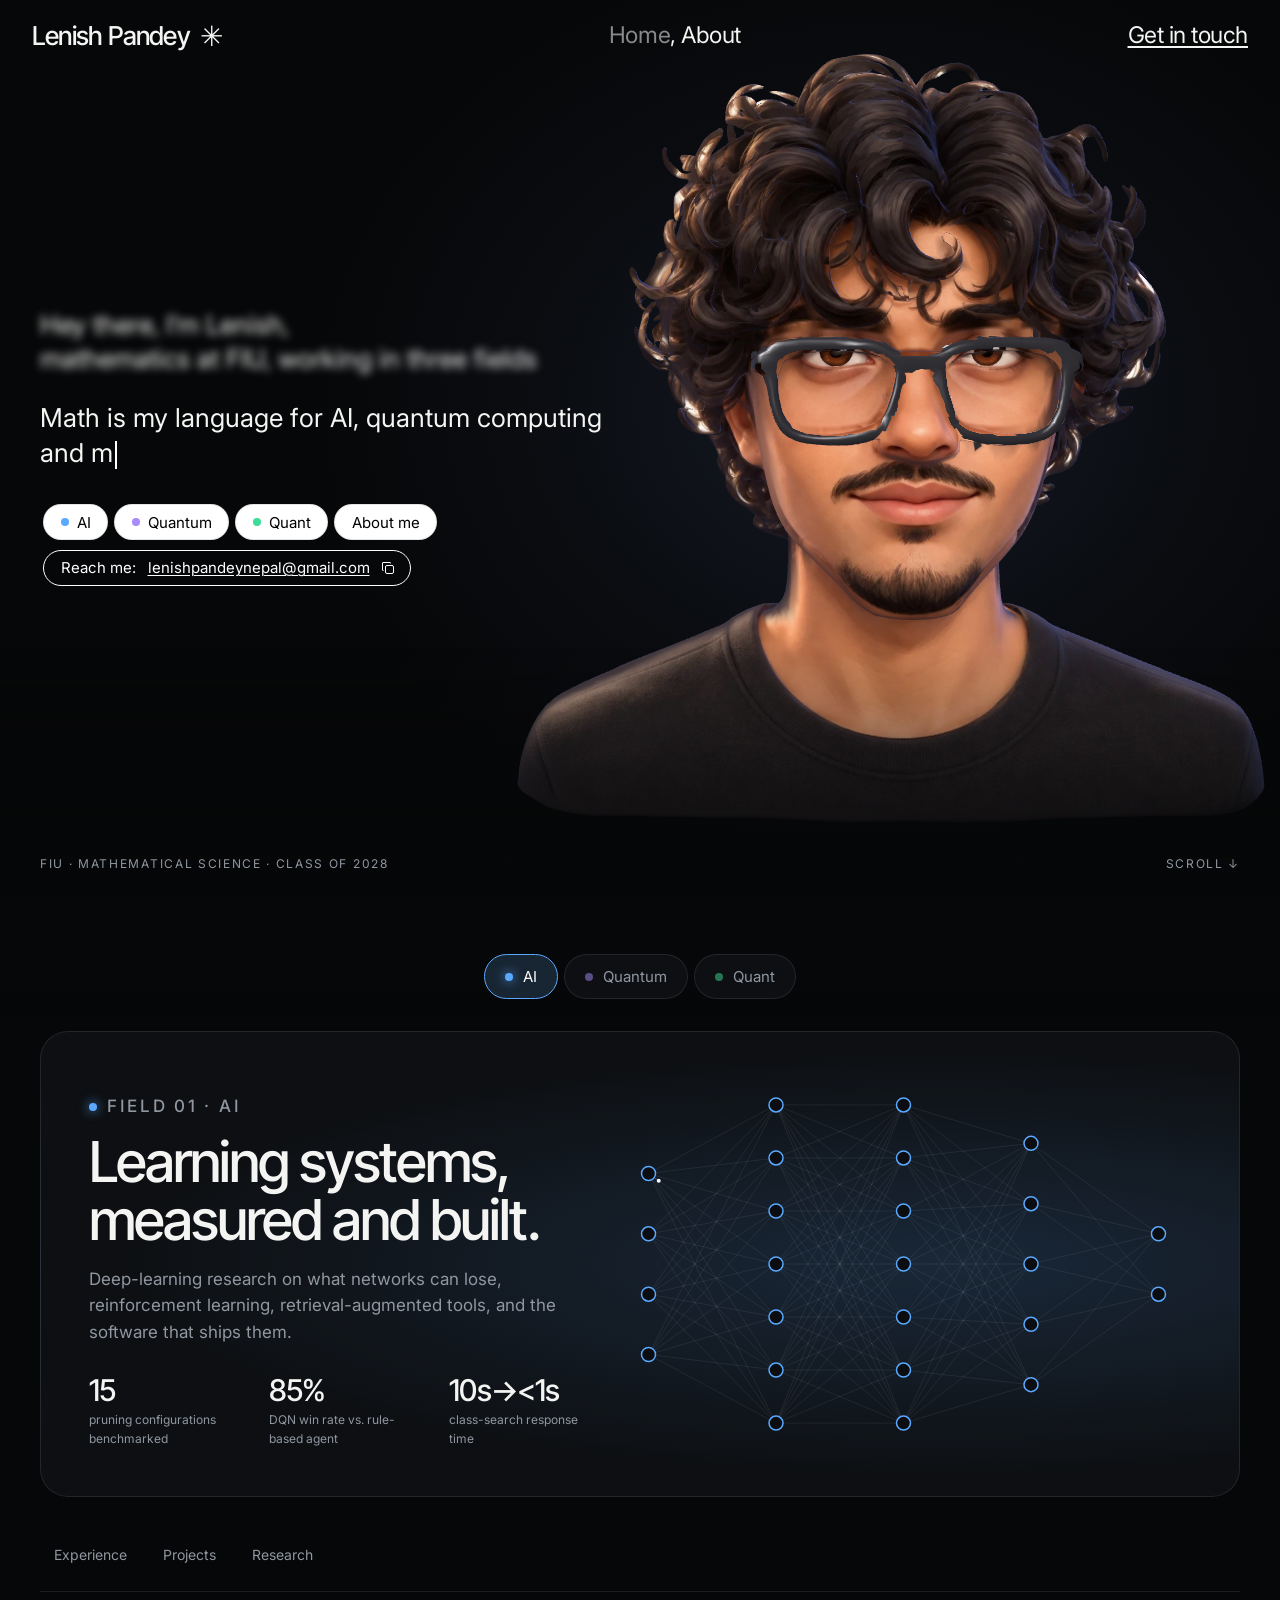
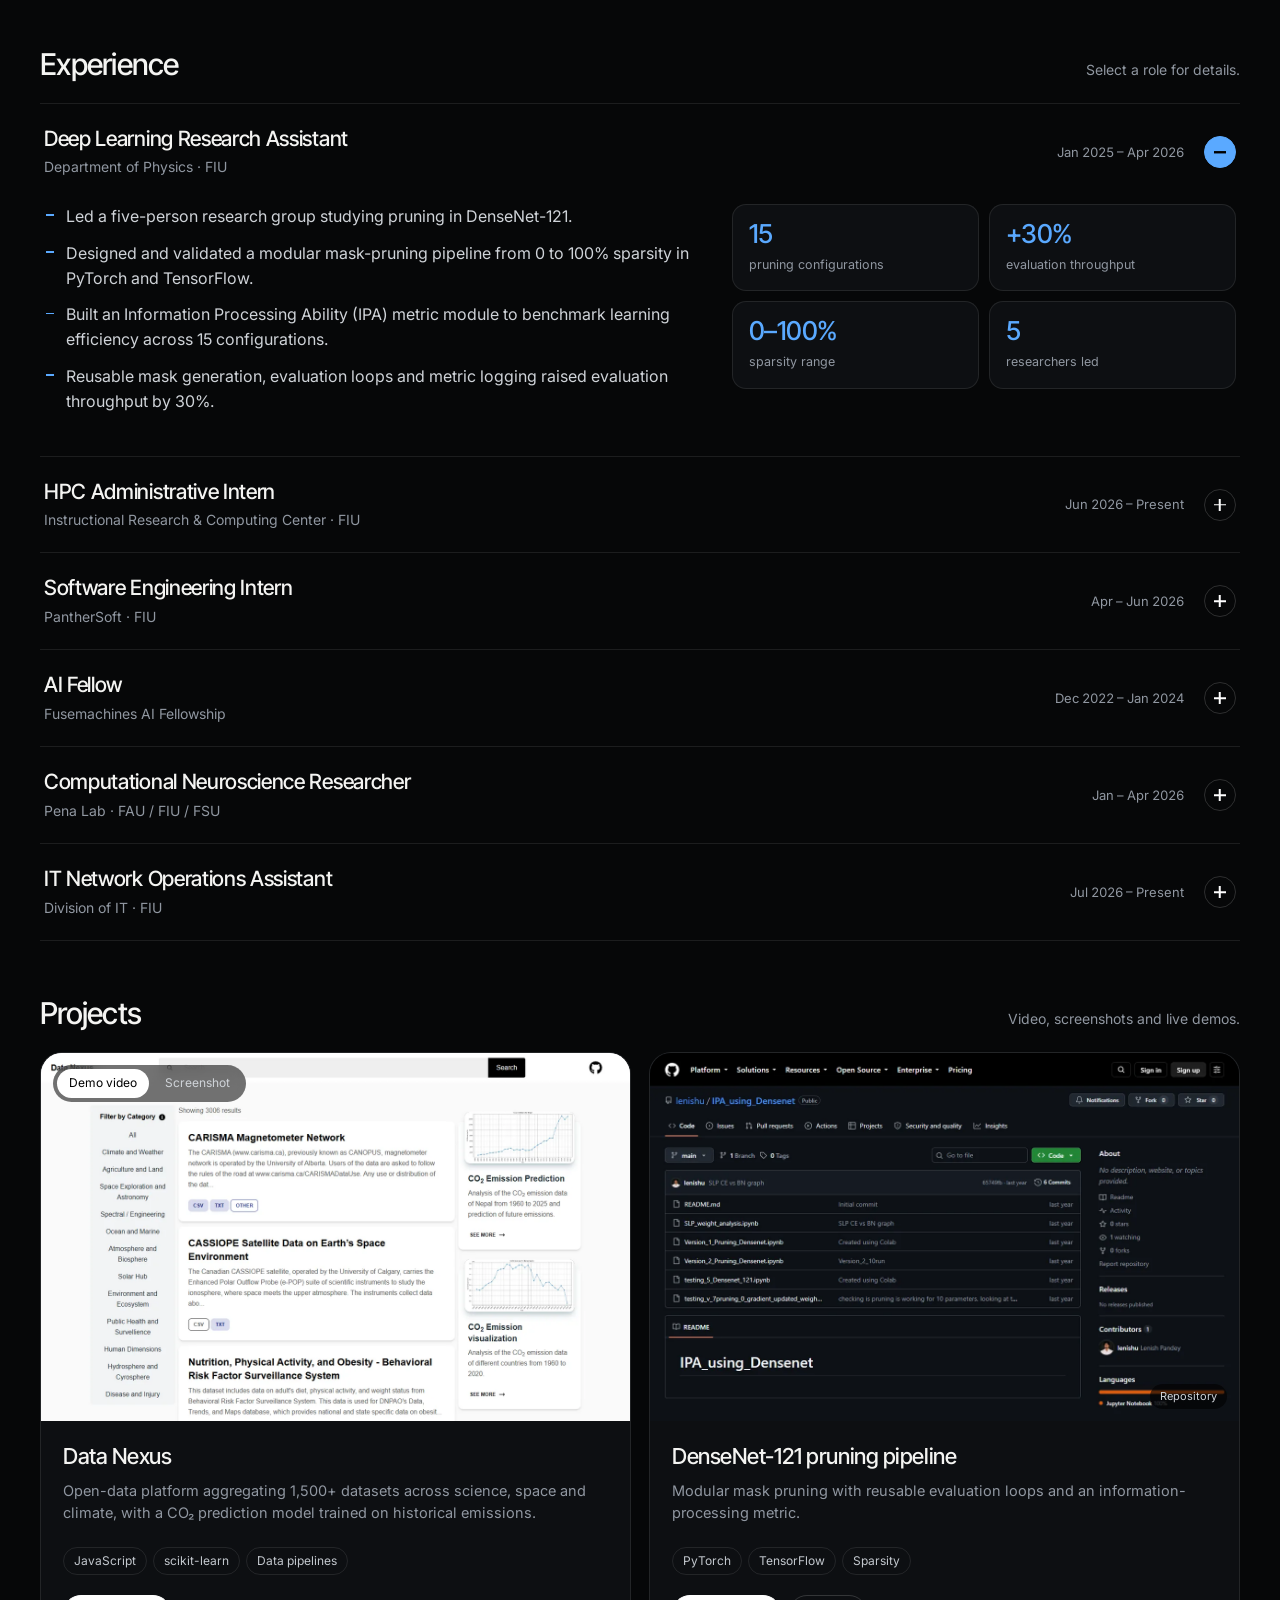
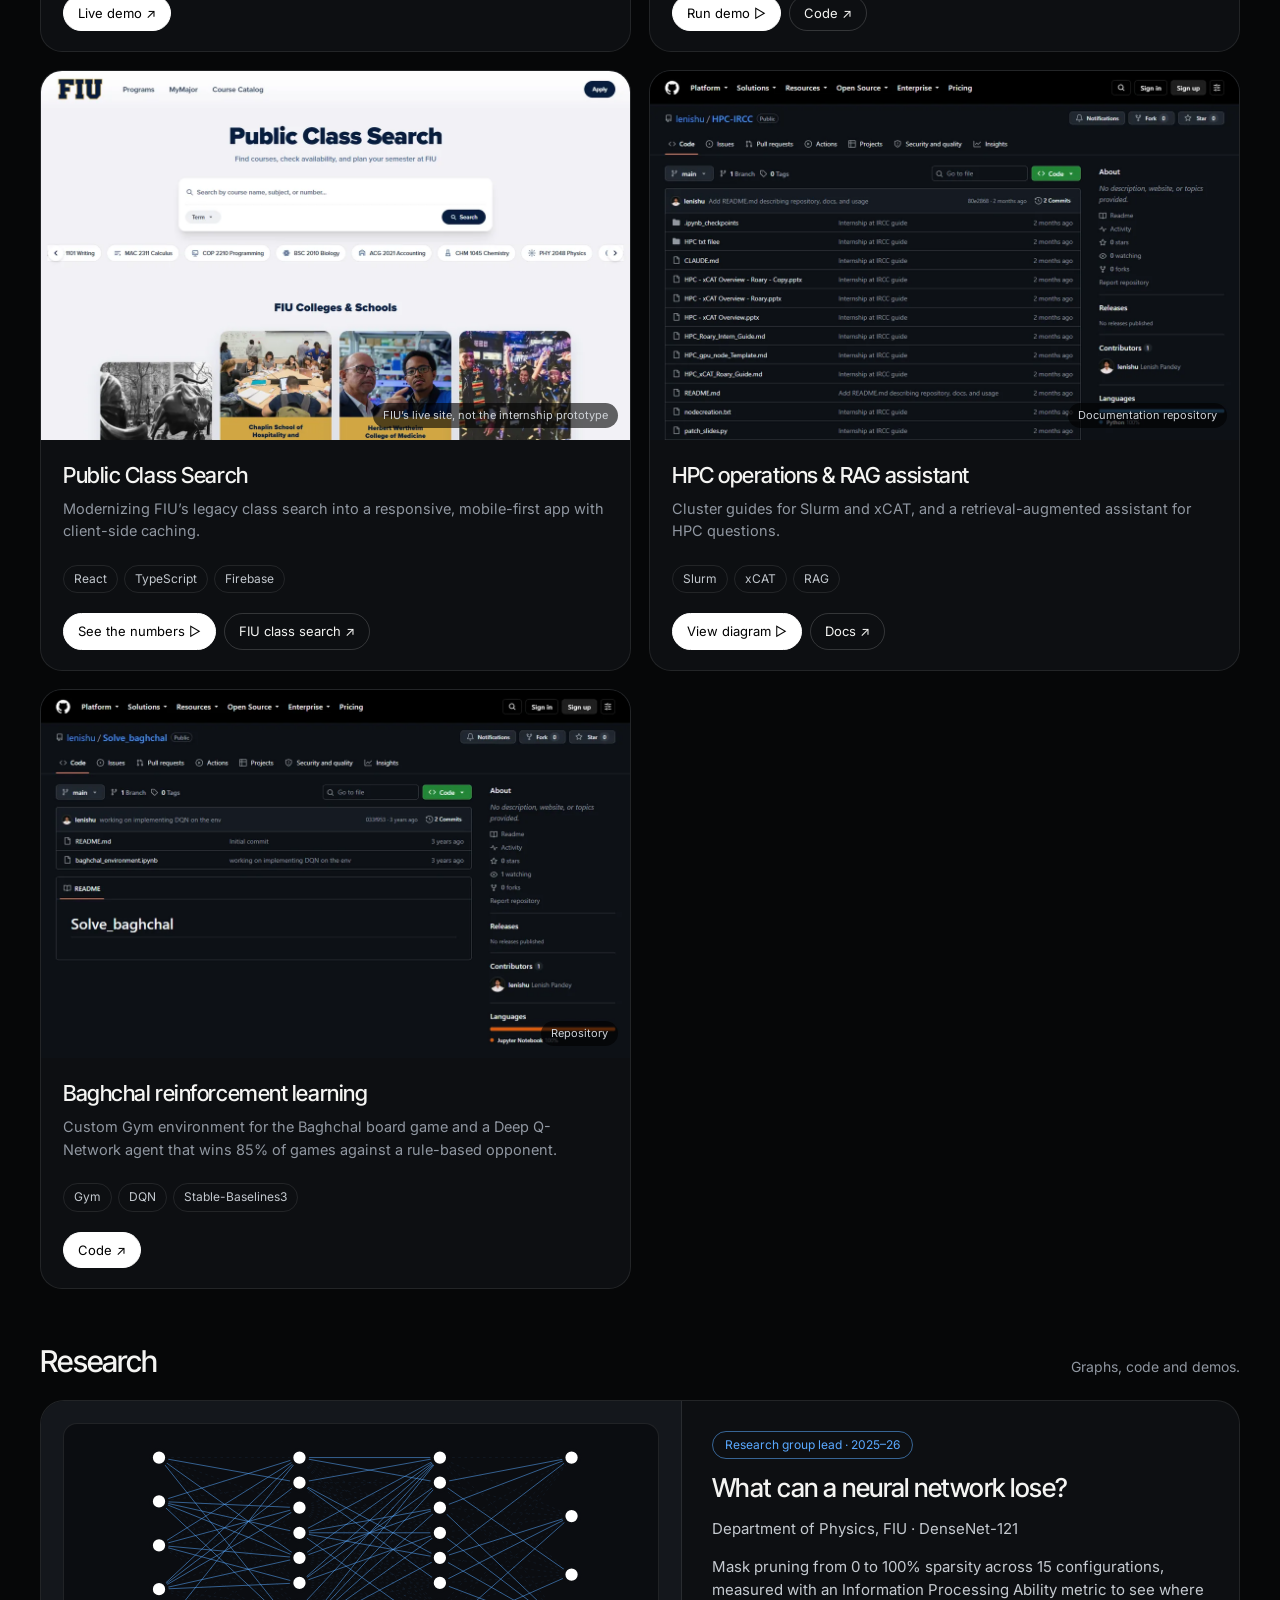
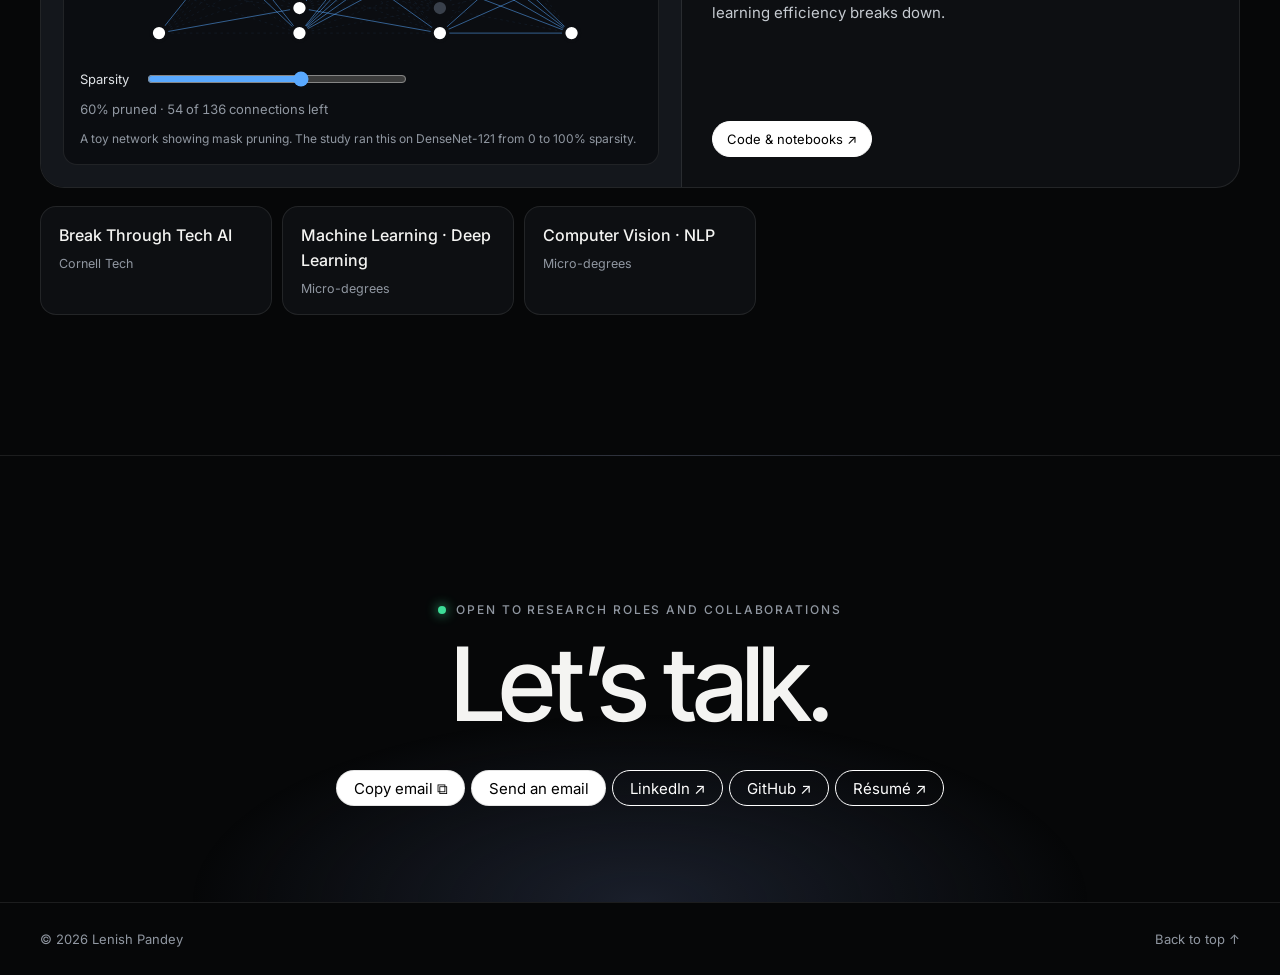
==== index.html @ 7642bdc4 "Redesign as dark, field-based site with a real 3D figure - Home: full-screen hero with a 3D bust (Hu" ====
<!doctype html>
<html lang="en">
<head>
  <meta charset="utf-8"><meta name="viewport" content="width=device-width, initial-scale=1"><meta name="theme-color" content="#060708">
  <meta name="description" content="Lenish Pandey — mathematics student at FIU working across AI, quantum computing, and quantitative research.">
  <title>Lenish Pandey — AI, Quantum &amp; Quant</title>
  <link rel="icon" href="assets/favicon.svg" type="image/svg+xml">
  <link rel="stylesheet" href="app.css?v=20260924">
  <script src="viz.js?v=20260924" defer></script><script src="app.js?v=20260924" defer></script>
  <script src="figure.js?v=20260924" type="module"></script><script src="scenes.js?v=20260924" type="module"></script>
</head>
<body>
  <a class="skip-link" href="#fields">Skip to work</a>
  <header class="nav" id="nav">
    <a class="logo" href="index.html" aria-label="Lenish Pandey, home">Lenish Pandey<span aria-hidden="true">✳︎</span></a>
    <nav class="nav-links" aria-label="Main"><a href="index.html" aria-current="page">Home</a>, <a href="about.html">About</a></nav>
    <a class="nav-cta" href="#contact">Get in touch</a>
    <button class="burger" aria-label="Open menu" aria-expanded="false" aria-controls="menu"><i></i><i></i><i></i></button>
  </header>
  <div class="menu" id="menu"><a href="index.html">Home</a><a href="about.html">About</a><a href="#contact">Get in touch</a></div>

  <main>
    <section class="hero" aria-labelledby="hero-title">
      <div class="hero-figure" data-figure data-anchor-x=".7" data-anchor-y=".48" data-mobile-anchor-x=".5" data-mobile-anchor-y=".3" data-mobile-zoom=".8" role="img" aria-label="3D figure of Lenish that turns toward your cursor"><div class="figure-fallback" style="--fx:70%;--fy:48%;--fh:83%" aria-hidden="true"></div></div>
      <div class="hero-content">
        <h1 id="hero-title" class="sr-only">Lenish Pandey — AI, quantum and quantitative research</h1>
        <p class="intro-blur" aria-hidden="true">Hey there, I’m Lenish,<br>mathematics at FIU, working in three fields</p>
        <p class="typed" data-typewriter="Math is my language for AI, quantum computing and markets. Pick a field to see the work."></p>
        <div class="pills" id="hero-pills">
          <a class="pill" href="#ai" data-pick="ai" style="--c:var(--ai)"><span class="dot"></span>AI</a>
          <a class="pill" href="#quantum" data-pick="quantum" style="--c:var(--quantum)"><span class="dot"></span>Quantum</a>
          <a class="pill" href="#quant" data-pick="quant" style="--c:var(--quant)"><span class="dot"></span>Quant</a>
          <a class="pill" href="about.html">About me</a>
          <button class="pill outline" data-copy="lenishpandeynepal@gmail.com">Reach me: <u>lenishpandeynepal@gmail.com</u>
            <svg width="12" height="12" viewBox="0 0 12 12" fill="none" stroke="currentColor" aria-hidden="true"><rect x="3.5" y="3.5" width="8" height="8" rx="1.5"/><path d="M8.5 1.5v-.5a.5.5 0 0 0-.5-.5H1a.5.5 0 0 0-.5.5v7a.5.5 0 0 0 .5.5h.5"/></svg></button>
        </div>
      </div>
      <div class="hero-foot"><span>FIU · Mathematical Science · Class of 2028</span><a href="#fields">Scroll ↓</a></div>
    </section>

    <section class="fields" id="fields" aria-label="Work by field">
      <div class="field-tabs" role="tablist" aria-label="Choose a field">
        <button role="tab" id="tab-ai" aria-controls="ai" aria-selected="true" data-tab="ai" style="--c:var(--ai)"><span class="dot"></span>AI</button>
        <button role="tab" id="tab-quantum" aria-controls="quantum" aria-selected="false" tabindex="-1" data-tab="quantum" style="--c:var(--quantum)"><span class="dot"></span>Quantum</button>
        <button role="tab" id="tab-quant" aria-controls="quant" aria-selected="false" tabindex="-1" data-tab="quant" style="--c:var(--quant)"><span class="dot"></span>Quant</button>
      </div>

      <!-- ============================== AI ============================== -->
      <div class="panel active" id="ai" role="tabpanel" aria-labelledby="tab-ai" data-field="ai">
        <div class="field-hero">
          <div class="field-copy">
            <p class="kicker">Field 01 · AI</p>
            <h2>Learning systems, measured and built.</h2>
            <p>Deep-learning research on what networks can lose, reinforcement learning, retrieval-augmented tools, and the software that ships them.</p>
            <div class="field-stats"><div><b>15</b><span>pruning configurations benchmarked</span></div><div><b>85%</b><span>DQN win rate vs. rule-based agent</span></div><div><b>10s→&lt;1s</b><span>class-search response time</span></div></div>
          </div>
          <div class="scene" data-scene="ai" aria-hidden="true"></div>
        </div>
        <nav class="subnav" aria-label="AI sections"><a href="#ai-experience">Experience</a><a href="#ai-projects">Projects</a><a href="#ai-research">Research</a></nav>

        <section class="block" id="ai-experience" aria-labelledby="ai-exp-title">
          <div class="block-head"><h3 id="ai-exp-title">Experience</h3><p>Select a role for details.</p></div>
          <div class="exp open"><button class="exp-toggle" aria-expanded="true"><span><b>Deep Learning Research Assistant</b><small>Department of Physics · FIU</small></span><span class="exp-date">Jan 2025 – Apr 2026</span><span class="exp-icon" aria-hidden="true"></span></button>
            <div class="exp-body"><div><div class="exp-inner"><ul><li>Led a five-person research group studying pruning in DenseNet-121.</li><li>Designed and validated a modular mask-pruning pipeline from 0 to 100% sparsity in PyTorch and TensorFlow.</li><li>Built an Information Processing Ability (IPA) metric module to benchmark learning efficiency across 15 configurations.</li><li>Reusable mask generation, evaluation loops and metric logging raised evaluation throughput by 30%.</li></ul><div class="metrics"><div class="metric"><b>15</b><span>pruning configurations</span></div><div class="metric"><b>+30%</b><span>evaluation throughput</span></div><div class="metric"><b>0–100%</b><span>sparsity range</span></div><div class="metric"><b>5</b><span>researchers led</span></div></div></div></div></div></div>
          <div class="exp"><button class="exp-toggle" aria-expanded="false"><span><b>HPC Administrative Intern</b><small>Instructional Research &amp; Computing Center · FIU</small></span><span class="exp-date">Jun 2026 – Present</span><span class="exp-icon" aria-hidden="true"></span></button>
            <div class="exp-body"><div><div class="exp-inner"><ul><li>Administer cloud-native and HPC infrastructure for research and AI/ML inference.</li><li>Run Slurm and xCAT cluster operations and support MPI-based parallel workflows.</li><li>Building a retrieval-augmented (RAG) assistant that helps researchers navigate the cluster’s architecture.</li></ul><div><div class="chips"><span>Slurm</span><span>xCAT</span><span>MPI</span><span>Linux</span><span>RAG</span><span>ML inference</span></div></div></div></div></div></div>
          <div class="exp"><button class="exp-toggle" aria-expanded="false"><span><b>Software Engineering Intern</b><small>PantherSoft · FIU</small></span><span class="exp-date">Apr – Jun 2026</span><span class="exp-icon" aria-hidden="true"></span></button>
            <div class="exp-body"><div><div class="exp-inner"><ul><li>Five-person Agile team modernizing FIU’s Public Class Search, used by a university of 50,000+ students.</li><li>Built front-end features in React, TypeScript and Tailwind CSS on Firebase and REST APIs.</li><li>Client-side caching cut response time from 10 seconds to under one; the prototype loaded 35% faster.</li></ul><div class="metrics"><div class="metric"><b>&lt;1s</b><span>response time, down from 10 s</span></div><div class="metric"><b>35%</b><span>faster prototype load</span></div></div></div></div></div></div>
          <div class="exp"><button class="exp-toggle" aria-expanded="false"><span><b>AI Fellow</b><small>Fusemachines AI Fellowship</small></span><span class="exp-date">Dec 2022 – Jan 2024</span><span class="exp-icon" aria-hidden="true"></span></button>
            <div class="exp-body"><div><div class="exp-inner"><ul><li>Engineered a custom OpenAI Gym environment for Baghchal and trained a Deep Q-Network agent with Stable-Baselines3 and TensorFlow.</li><li>Built an end-to-end carbon-emission prediction pipeline: ingestion, feature engineering, training and evaluation in scikit-learn and pandas.</li></ul><div class="metrics"><div class="metric"><b>85%</b><span>win rate vs. rule-based agent</span></div><div class="metric"><b>+18%</b><span>accuracy over baseline</span></div></div></div></div></div></div>
          <div class="exp"><button class="exp-toggle" aria-expanded="false"><span><b>Computational Neuroscience Researcher</b><small>Pena Lab · FAU / FIU / FSU</small></span><span class="exp-date">Jan – Apr 2026</span><span class="exp-icon" aria-hidden="true"></span></button>
            <div class="exp-body"><div><div class="exp-inner"><ul><li>Built a neural-circuit simulation of the Drosophila Giant Fiber System in BRIAN2.</li><li>Led Docker, CI/CD and Git workshops for a team spanning three universities.</li></ul><div><div class="chips"><span>BRIAN2</span><span>Docker</span><span>CI/CD</span><span>Reproducible research</span></div></div></div></div></div></div>
          <div class="exp"><button class="exp-toggle" aria-expanded="false"><span><b>IT Network Operations Assistant</b><small>Division of IT · FIU</small></span><span class="exp-date">Jul 2026 – Present</span><span class="exp-icon" aria-hidden="true"></span></button>
            <div class="exp-body"><div><div class="exp-inner"><ul><li>Network operations with FIU’s IT Operations team.</li></ul><div></div></div></div></div></div>
        </section>

        <section class="block" id="ai-projects" aria-labelledby="ai-proj-title">
          <div class="block-head"><h3 id="ai-proj-title">Projects</h3><p>Video, screenshots and live demos.</p></div>
          <div class="project-grid">
            <article class="project">
              <div class="media" data-media><div class="media-tabs"><button aria-pressed="true" data-show="video">Demo video</button><button aria-pressed="false" data-show="shot">Screenshot</button></div>
                <video class="shot" data-kind="video" src="assets/media/datanexus.mp4" poster="assets/media/datanexus.webp" muted loop playsinline preload="none" aria-label="Scrolling through the Data Nexus dataset catalog"></video>
                <img class="shot" data-kind="shot" src="assets/media/datanexus.webp" alt="Data Nexus catalog page with category filters and CO2 prediction cards" loading="lazy" hidden>
              </div>
              <div class="project-body"><h4>Data Nexus</h4><p>Open-data platform aggregating 1,500+ datasets across science, space and climate, with a CO₂ prediction model trained on historical emissions.</p><div class="chips"><span>JavaScript</span><span>scikit-learn</span><span>Data pipelines</span></div>
                <div class="links"><a class="link-pill primary" href="https://data-nexus.netlify.app/" target="_blank" rel="noopener noreferrer">Live demo ↗</a></div></div>
            </article>
            <article class="project">
              <div class="media"><img src="assets/media/repo-densenet.webp" alt="GitHub repository for the DenseNet pruning study" loading="lazy"><span class="media-caption">Repository</span></div>
              <div class="project-body"><h4>DenseNet-121 pruning pipeline</h4><p>Modular mask pruning with reusable evaluation loops and an information-processing metric.</p><div class="chips"><span>PyTorch</span><span>TensorFlow</span><span>Sparsity</span></div>
                <div class="links"><button class="link-pill primary" data-demo="pruning">Run demo ▷</button><a class="link-pill" href="https://github.com/lenishu/IPA_using_Densenet" target="_blank" rel="noopener noreferrer">Code ↗</a></div></div>
            </article>
            <article class="project">
              <div class="media"><img src="assets/media/fiu-class-search.webp" alt="FIU Public Class Search home page" loading="lazy"><span class="media-caption">FIU’s live site, not the internship prototype</span></div>
              <div class="project-body"><h4>Public Class Search</h4><p>Modernizing FIU’s legacy class search into a responsive, mobile-first app with client-side caching.</p><div class="chips"><span>React</span><span>TypeScript</span><span>Firebase</span></div>
                <div class="links"><button class="link-pill primary" data-demo="panthersoft">See the numbers ▷</button><a class="link-pill" href="https://classes.fiu.edu/" target="_blank" rel="noopener noreferrer">FIU class search ↗</a></div></div>
            </article>
            <article class="project">
              <div class="media"><img src="assets/media/repo-hpc.webp" alt="GitHub repository with HPC cluster guides" loading="lazy"><span class="media-caption">Documentation repository</span></div>
              <div class="project-body"><h4>HPC operations &amp; RAG assistant</h4><p>Cluster guides for Slurm and xCAT, and a retrieval-augmented assistant for HPC questions.</p><div class="chips"><span>Slurm</span><span>xCAT</span><span>RAG</span></div>
                <div class="links"><button class="link-pill primary" data-demo="hpc">View diagram ▷</button><a class="link-pill" href="https://github.com/lenishu/HPC-IRCC" target="_blank" rel="noopener noreferrer">Docs ↗</a></div></div>
            </article>
            <article class="project">
              <div class="media"><img src="assets/media/repo-baghchal.webp" alt="GitHub repository for the Baghchal reinforcement learning environment" loading="lazy"><span class="media-caption">Repository</span></div>
              <div class="project-body"><h4>Baghchal reinforcement learning</h4><p>Custom Gym environment for the Baghchal board game and a Deep Q-Network agent that wins 85% of games against a rule-based opponent.</p><div class="chips"><span>Gym</span><span>DQN</span><span>Stable-Baselines3</span></div>
                <div class="links"><a class="link-pill primary" href="https://github.com/lenishu/Solve_baghchal" target="_blank" rel="noopener noreferrer">Code ↗</a></div></div>
            </article>
          </div>
        </section>

        <section class="block" id="ai-research" aria-labelledby="ai-res-title">
          <div class="block-head"><h3 id="ai-res-title">Research</h3><p>Graphs, code and demos.</p></div>
          <article class="paper">
            <div class="paper-figure"><div class="inline-viz" data-inline="pruning"></div></div>
            <div class="paper-body"><span class="status">Research group lead · 2025–26</span><h4>What can a neural network lose?</h4><p class="venue">Department of Physics, FIU · DenseNet-121</p>
              <p>Mask pruning from 0 to 100% sparsity across 15 configurations, measured with an Information Processing Ability metric to see where learning efficiency breaks down.</p>
              <div class="links"><a class="link-pill primary" href="https://github.com/lenishu/IPA_using_Densenet" target="_blank" rel="noopener noreferrer">Code &amp; notebooks ↗</a></div></div>
          </article>
          <div class="cert-row">
            <span class="cert"><b>Break Through Tech AI</b><span>Cornell Tech</span></span>
            <span class="cert"><b>Machine Learning · Deep Learning</b><span>Micro-degrees</span></span>
            <span class="cert"><b>Computer Vision · NLP</b><span>Micro-degrees</span></span>
          </div>
        </section>
      </div>

      <!-- ============================== QUANTUM ============================== -->
      <div class="panel" id="quantum" role="tabpanel" aria-labelledby="tab-quantum" data-field="quantum" hidden>
        <div class="field-hero">
          <div class="field-copy">
            <p class="kicker">Field 02 · Quantum</p>
            <h2>Quantum algorithms, with proofs.</h2>
            <p>Optimizers for quantum machine learning that set their own step size, and Grover’s search applied to graph coloring.</p>
            <div class="field-stats"><div><b>2</b><span>papers: one published, one in progress</span></div><div><b>√N</b><span>Grover query speedup</span></div><div><b>4</b><span>quantum certifications</span></div></div>
          </div>
          <div class="scene" data-scene="quantum" aria-hidden="true"></div>
          <div class="glass-tags" aria-hidden="true"><span style="left:12%;top:18%">Imaginary Time Evolution</span><span style="left:58%;top:12%">Grover search</span><span style="left:66%;top:70%">Fubini–Study geometry</span><span style="left:8%;top:72%">Spectral bounds</span><span style="left:40%;top:84%">Qiskit</span></div>
        </div>
        <nav class="subnav" aria-label="Quantum sections"><a href="#quantum-research">Research</a><a href="#quantum-experience">Experience</a><a href="#quantum-projects">Projects</a></nav>

        <section class="block" id="quantum-research" aria-labelledby="q-res-title">
          <div class="block-head"><h3 id="q-res-title">Research</h3><p>Graphs, paper links and demos.</p></div>
          <article class="paper">
            <div class="paper-figure"><div class="inline-viz" data-inline="quantum"></div></div>
            <div class="paper-body"><span class="status">Paper in progress · not yet peer reviewed</span><h4>Hyperparameter-free quantum optimizers</h4><p class="venue">Data Management Research Lab, FIU · with Prof. Janki Bhimani</p>
              <p>A two-phase adaptive step-size schedule for quantum machine-learning models that bounds suboptimality through energy variance, using the Weinstein and Temple spectral inequalities. The schedule is proved equivalent to normalized Imaginary Time Evolution under Fubini–Study geometry.</p>
              <div class="chips"><span>Quantum ML</span><span>Spectral inequalities</span><span>Information geometry</span></div>
              <div class="links"><span class="link-pill" aria-disabled="true">Paper link coming</span></div></div>
          </article>
          <article class="paper">
            <figure class="paper-figure"><div class="fig-grid"><img src="assets/media/grover-histogram.webp" alt="Measurement histogram: valid colorings have far higher counts than the rest" loading="lazy"><div class="stack"><img src="assets/media/grover-graph-cycle.webp" alt="Seven-node cycle graph colored by the algorithm" loading="lazy"><img src="assets/media/grover-graph-k4.webp" alt="Four-node graph colored by the algorithm" loading="lazy"></div></div><figcaption>Output from the paper’s Qiskit code: amplified measurement counts for valid colorings, and colorings decoded for two graphs.</figcaption></figure>
            <div class="paper-body"><span class="status">Published · 2023</span><h4>Solving the General Planar Graph Coloring Problem Using Grover’s Algorithm</h4><p class="venue">International Journal of Innovative Science and Research Technology, Vol. 8 (2023) · Lenish Pandey et al.</p>
              <p>Builds a quantum circuit that uses Grover’s search, with its quadratic speedup over classical search, to color planar graphs, applied to placing specialists across hospitals.</p>
              <div class="links"><button class="link-pill primary" data-demo="publication">Run Grover demo ▷</button><a class="link-pill" href="https://ijisrt.com/solving-the-general-planar-graph-coloring-problem-using-grovers-algorithm" target="_blank" rel="noopener noreferrer">Paper ↗</a><a class="link-pill" href="https://doi.org/10.5281/zenodo.10629676" target="_blank" rel="noopener noreferrer">DOI ↗</a><a class="link-pill" href="https://github.com/lenishu/Grovers_algorithm_for_graph_coloring_problem" target="_blank" rel="noopener noreferrer">Code ↗</a></div></div>
          </article>
        </section>

        <section class="block" id="quantum-experience" aria-labelledby="q-exp-title">
          <div class="block-head"><h3 id="q-exp-title">Experience</h3></div>
          <div class="exp open"><button class="exp-toggle" aria-expanded="true"><span><b>Quantum ML Research Assistant</b><small>Data Management Research Lab · FIU</small></span><span class="exp-date">May 2026 – Present</span><span class="exp-icon" aria-hidden="true"></span></button>
            <div class="exp-body"><div><div class="exp-inner"><ul><li>Engineering hyperparameter-free optimizers for quantum machine-learning models, with Prof. Janki Bhimani.</li><li>Formulated a two-phase adaptive step-size schedule that bounds suboptimality via energy variance (Weinstein and Temple inequalities).</li><li>Proved the schedule’s equivalence to normalized Imaginary Time Evolution under Fubini–Study geometry.</li></ul><div class="metrics"><div class="metric"><b>0</b><span>learning rates to hand-tune</span></div><div class="metric"><b>2-phase</b><span>adaptive schedule</span></div></div></div></div></div></div>
        </section>

        <section class="block" id="quantum-projects" aria-labelledby="q-proj-title">
          <div class="block-head"><h3 id="q-proj-title">Projects &amp; credentials</h3></div>
          <div class="project-grid">
            <article class="project">
              <div class="media" data-media><div class="media-tabs"><button aria-pressed="true" data-show="a">Circuit</button><button aria-pressed="false" data-show="b">Repository</button></div>
                <img class="shot" data-kind="a" src="assets/media/grover-circuit.webp" alt="Qiskit circuit diagram for three-coloring with Grover's algorithm" loading="lazy" style="object-fit:contain;background:#fff">
                <img class="shot" data-kind="b" src="assets/media/repo-grover.webp" alt="GitHub repository for Grover graph coloring" loading="lazy" hidden></div>
              <div class="project-body"><h4>Grover’s algorithm for graph coloring</h4><p>Qiskit circuits for general and three-color graph coloring, with validation.</p><div class="chips"><span>Qiskit</span><span>Oracles</span><span>Amplitude amplification</span></div>
                <div class="links"><button class="link-pill primary" data-demo="publication">Run demo ▷</button><a class="link-pill" href="https://github.com/lenishu/Grovers_algorithm_for_graph_coloring_problem" target="_blank" rel="noopener noreferrer">Code ↗</a></div></div>
            </article>
            <div class="cert-row" style="align-content:start">
              <a class="cert" href="https://www.credly.com/badges/41bfeb6b-95f9-4495-8939-d14e456e5676/public_url" target="_blank" rel="noopener noreferrer"><b>IBM Quantum Challenge 2024</b><span>Achievement badge ↗</span></a>
              <a class="cert" href="https://www.credly.com/badges/2c0e1e83-b0c1-4215-8a66-d54f759ce8b6/public_url" target="_blank" rel="noopener noreferrer"><b>Qiskit Global Summer School 2022</b><span>Quantum Excellence ↗</span></a>
              <span class="cert"><b>Qiskit Global Summer School 2023</b><span>Quantum Excellence</span></span>
              <a class="cert" href="https://verified.sertifier.com/en/verify/35151842565898/" target="_blank" rel="noopener noreferrer"><b>Introduction to Quantum Computing</b><span>The Coding School ↗</span></a>
            </div>
          </div>
        </section>
      </div>

      <!-- ============================== QUANT ============================== -->
      <div class="panel" id="quant" role="tabpanel" aria-labelledby="tab-quant" data-field="quant" hidden>
        <div class="field-hero">
          <div class="field-copy">
            <p class="kicker">Field 03 · Quant</p>
            <h2>Probability, priced.</h2>
            <p>Mathematics research on option trading, a seat in the Student Managed Investment Fund, and the probability, optimization and computing behind both.</p>
            <div class="field-stats"><div><b>3.9</b><span>GPA in Mathematical Science</span></div><div><b>+18%</b><span>prediction accuracy over baseline</span></div><div><b>C++ · MPI</b><span>parallel computation</span></div></div>
          </div>
          <div class="scene" data-scene="quant" aria-hidden="true"></div>
        </div>
        <nav class="subnav" aria-label="Quant sections"><a href="#quant-experience">Experience</a><a href="#quant-research">Research</a><a href="#quant-projects">Toolkit</a></nav>

        <section class="block" id="quant-experience" aria-labelledby="qt-exp-title">
          <div class="block-head"><h3 id="qt-exp-title">Experience</h3></div>
          <div class="exp open"><button class="exp-toggle" aria-expanded="true"><span><b>Mathematics Research: Option Trading <span class="pending">details to add</span></b><small>Florida International University</small></span><span class="exp-date">Dates to add</span><span class="exp-icon" aria-hidden="true"></span></button>
            <div class="exp-body"><div><div class="exp-inner"><ul><li>Research in mathematics on option trading.</li><li>Advisor, methods and results to be added.</li></ul><div><div class="chips"><span>Options</span><span>Stochastic modeling</span><span>Probability</span></div></div></div></div></div></div>
          <div class="exp"><button class="exp-toggle" aria-expanded="false"><span><b>Student Managed Investment Fund <span class="pending">details to add</span></b><small>Member</small></span><span class="exp-date">Dates to add</span><span class="exp-icon" aria-hidden="true"></span></button>
            <div class="exp-body"><div><div class="exp-inner"><ul><li>Member of the Student Managed Investment Fund.</li><li>Role, sectors covered and contributions to be added.</li></ul><div><div class="chips"><span>Portfolio management</span><span>Equity research</span></div></div></div></div></div></div>
        </section>

        <section class="block" id="quant-research" aria-labelledby="qt-res-title">
          <div class="block-head"><h3 id="qt-res-title">Research</h3><p>Concept demo while the write-up is in progress.</p></div>
          <article class="paper">
            <div class="paper-figure"><div class="inline-viz" data-inline="options"></div></div>
            <div class="paper-body"><span class="status">In progress</span><h4>Option trading research</h4><p class="venue">Mathematics research · details to add</p>
              <p>The demo on the left is a concept illustration, not a research result: Monte Carlo price paths under geometric Brownian motion, and how a European call’s Black–Scholes value responds to volatility.</p>
              <div class="links"><span class="link-pill" aria-disabled="true">Paper link coming</span></div></div>
          </article>
        </section>

        <section class="block" id="quant-projects" aria-labelledby="qt-tool-title">
          <div class="block-head"><h3 id="qt-tool-title">Quantitative toolkit</h3><p>Where the other two fields feed in.</p></div>
          <div class="toolkit">
            <div><h4>Mathematics</h4><div class="chips"><span>Probability &amp; statistics</span><span>Linear algebra</span><span>Numerical methods</span><span>Optimization theory</span><span>Statistical physics</span></div></div>
            <div><h4>Modeling</h4><div class="chips"><span>Emission prediction, +18% over baseline</span><span>Suboptimality bounds (quantum)</span><span>Reinforcement learning</span></div></div>
            <div><h4>Computation</h4><div class="chips"><span>Python</span><span>C++</span><span>SQL</span><span>NumPy · pandas</span><span>MPI · Slurm</span></div></div>
          </div>
        </section>
      </div>
    </section>

    <section class="contact" id="contact" aria-labelledby="contact-title">
      <p class="kicker">Open to research roles and collaborations</p>
      <h2 id="contact-title">Let’s talk.</h2>
      <div class="pills">
        <button class="pill" data-copy="lenishpandeynepal@gmail.com">Copy email ⧉</button>
        <a class="pill" href="mailto:lenishpandeynepal@gmail.com">Send an email</a>
        <a class="pill outline" href="https://www.linkedin.com/in/lenish-pandey-830720214/" target="_blank" rel="noopener noreferrer">LinkedIn ↗</a>
        <a class="pill outline" href="https://github.com/lenishu" target="_blank" rel="noopener noreferrer">GitHub ↗</a>
        <a class="pill outline" href="resume.html" target="_blank" rel="noopener">Résumé ↗</a>
      </div>
      <p class="sr-only" id="copy-status" role="status" aria-live="polite"></p>
    </section>
  </main>
  <footer class="footer"><span>© <span id="year">2026</span> Lenish Pandey</span><a href="#" data-top>Back to top ↑</a></footer>

  <dialog id="demo" aria-labelledby="demo-title"><button class="dialog-close" aria-label="Close demo">×</button><p class="dialog-kicker" id="demo-kicker"></p><h2 id="demo-title"></h2><p class="dialog-summary" id="demo-summary"></p><figure class="dialog-viz" id="demo-viz"></figure></dialog>
</body>
</html>
---- app.css ----
@import url('https://fonts.googleapis.com/css2?family=Inter+Tight:wght@400;500;600&family=Inter:wght@400;500;600&display=swap');

:root {
  --bg:#060708;
  --panel:#0d0f12;
  --panel-2:#14171c;
  --line:rgba(255,255,255,.09);
  --line-2:rgba(255,255,255,.16);
  --text:#f4f4f2;
  --muted:#9097a1;
  --faint:#5d636c;
  --ai:#5aa9ff;
  --quantum:#a78bfa;
  --quant:#3ddc97;
  --field:var(--ai);
  --font-heading:'Inter Tight','Helvetica Neue',Arial,sans-serif;
  --font-body:'Inter','Helvetica Neue',Arial,sans-serif;
  --mono:ui-monospace,SFMono-Regular,Consolas,monospace;
  --ease:cubic-bezier(.2,.7,.2,1);
  color-scheme:dark;
}

* { box-sizing:border-box; }
html { scroll-behavior:smooth; scroll-padding-top:84px; }
body {
  margin:0;
  background:var(--bg);
  color:var(--text);
  font-family:var(--font-body);
  font-size:16px;
  line-height:1.55;
  -webkit-font-smoothing:antialiased;
}
a { color:inherit; }
button { font:inherit; color:inherit; cursor:pointer; }
img,video,canvas { display:block; max-width:100%; }
h1,h2,h3,h4,p,figure { margin:0; }
:focus-visible { outline:2px solid var(--field); outline-offset:3px; border-radius:6px; }
::selection { background:var(--field); color:#000; }
.sr-only { position:absolute; width:1px; height:1px; padding:0; margin:-1px; overflow:hidden; clip:rect(0,0,0,0); white-space:nowrap; border:0; }
.skip-link { position:fixed; left:16px; top:-60px; z-index:50; padding:10px 16px; border-radius:999px; background:#fff; color:#000; text-decoration:none; }
.skip-link:focus { top:12px; }

/* ---------------- Navbar ---------------- */
.nav {
  position:fixed;
  inset:0 0 auto;
  z-index:10;
  display:flex;
  justify-content:space-between;
  align-items:center;
  padding:18px 32px;
  pointer-events:none;
}
.nav > * { pointer-events:auto; }
.nav.solid { background:linear-gradient(rgba(6,7,8,.92),rgba(6,7,8,0)); }
.logo {
  display:flex;
  align-items:center;
  gap:10px;
  font:500 26px/1 var(--font-heading);
  letter-spacing:-.03em;
  text-decoration:none;
}
.logo span { font-size:28px; letter-spacing:-.02em; user-select:none; }
.nav-links { font-size:23px; letter-spacing:-.02em; }
.nav-links a, .nav-cta { text-decoration:none; transition:opacity .2s; }
.nav-links a:hover, .nav-cta:hover { opacity:.6; }
.nav-links a[aria-current="page"] { opacity:.55; }
.nav-cta { font-size:23px; letter-spacing:-.02em; text-decoration:underline; text-underline-offset:3px; }
.burger { display:none; flex-direction:column; gap:5px; padding:8px; background:none; border:0; }
.burger i { display:block; width:24px; height:2px; background:#fff; transition:transform .3s, opacity .3s; }
.burger[aria-expanded="true"] i:nth-child(1) { transform:translateY(7px) rotate(45deg); }
.burger[aria-expanded="true"] i:nth-child(2) { opacity:0; }
.burger[aria-expanded="true"] i:nth-child(3) { transform:translateY(-7px) rotate(-45deg); }
.menu {
  position:fixed;
  inset:0;
  z-index:9;
  display:flex;
  flex-direction:column;
  justify-content:center;
  gap:32px;
  padding:0 32px;
  background:rgba(0,0,0,.9);
  backdrop-filter:blur(12px);
  opacity:0;
  pointer-events:none;
  transition:opacity .3s;
}
.menu.open { opacity:1; pointer-events:auto; }
.menu a { font-size:32px; font-weight:500; text-decoration:none; }
.menu a:last-child { text-decoration:underline; text-underline-offset:4px; }

/* ---------------- Hero ---------------- */
.hero {
  position:relative;
  height:100vh;
  min-height:620px;
  display:flex;
  flex-direction:column;
  justify-content:center;
  padding:0 40px;
  overflow:hidden;
  background:radial-gradient(ellipse 60% 70% at 68% 45%, #151a24 0%, #0a0c10 45%, var(--bg) 75%);
}
.hero-figure { position:absolute; inset:0; z-index:0; }
.hero-figure canvas { width:100%; height:100%; opacity:0; transition:opacity 1.2s var(--ease); }
.hero-figure.ready canvas { opacity:1; }
.hero-figure video { position:absolute; inset:0; width:100%; height:100%; object-fit:cover; object-position:70% center; }
.hero-figure::after {
  content:'';
  position:absolute;
  inset:auto 0 0;
  height:28%;
  background:linear-gradient(transparent, var(--bg));
  pointer-events:none;
}
.hero-content { position:relative; z-index:1; max-width:36rem; }
.intro-blur {
  margin-bottom:24px;
  font-size:clamp(18px,4vw,26px);
  line-height:1.3;
  filter:blur(4px);
  user-select:none;
  pointer-events:none;
}
.typed {
  min-height:3.1em;
  margin-bottom:24px;
  font-size:clamp(18px,4vw,26px);
  line-height:1.35;
}
.caret {
  display:inline-block;
  width:2px;
  height:1.1em;
  margin-left:2px;
  vertical-align:middle;
  background:#fff;
  animation:blink 1s step-end infinite;
}
@keyframes blink { 0%,100% { opacity:1; } 50% { opacity:0; } }
.pills {
  display:flex;
  flex-wrap:wrap;
  row-gap:4px;
  opacity:0;
  transform:translateY(8px);
  transition:opacity .4s ease, transform .4s ease;
}
.pills.shown { opacity:1; transform:none; }
.pill {
  display:inline-flex;
  align-items:center;
  justify-content:center;
  gap:8px;
  margin:0 .2em .4em;
  padding:.35em 1.1em;
  border:1px solid rgba(0,0,0,.1);
  border-radius:999px;
  background:#fff;
  color:#000;
  font-size:15px;
  white-space:nowrap;
  text-decoration:none;
  transition:background .2s, color .2s;
}
.pill:hover { background:#000; color:#fff; border-color:rgba(255,255,255,.3); }
.pill .dot { width:8px; height:8px; border-radius:50%; background:var(--c); }
.pill.outline { background:transparent; color:#fff; border-color:#fff; gap:12px; }
.pill.outline:hover { background:#fff; color:#000; }
.pill.outline u { text-underline-offset:2px; }
.hero-foot {
  position:absolute;
  left:40px;
  right:40px;
  bottom:26px;
  z-index:1;
  display:flex;
  justify-content:space-between;
  font-size:12px;
  letter-spacing:.14em;
  text-transform:uppercase;
  color:var(--muted);
}
.hero-foot a { text-decoration:none; }

/* ---------------- Fields ---------------- */
.fields { position:relative; padding:40px 0 120px; }
.field-tabs {
  position:sticky;
  top:62px;
  z-index:5;
  display:flex;
  justify-content:center;
  gap:6px;
  padding:14px 16px;
  background:linear-gradient(var(--bg) 70%, rgba(6,7,8,0));
}
.field-tabs [role="tab"] {
  display:inline-flex;
  align-items:center;
  gap:10px;
  padding:10px 20px;
  border:1px solid var(--line);
  border-radius:999px;
  background:var(--panel);
  color:var(--muted);
  font-size:15px;
  transition:color .2s, border-color .2s, background .2s;
}
.field-tabs [role="tab"] .dot { width:8px; height:8px; border-radius:50%; background:var(--c); opacity:.5; }
.field-tabs [role="tab"][aria-selected="true"] { color:#fff; border-color:var(--c); background:color-mix(in srgb, var(--c) 14%, var(--panel)); }
.field-tabs [role="tab"][aria-selected="true"] .dot { opacity:1; box-shadow:0 0 12px var(--c); }
.panel { display:none; padding:0 40px; max-width:1320px; margin:0 auto; }
.panel.active { display:block; animation:rise .6s var(--ease); }
@keyframes rise { from { opacity:0; transform:translateY(18px); } to { opacity:1; transform:none; } }
.panel[data-field="ai"] { --field:var(--ai); }
.panel[data-field="quantum"] { --field:var(--quantum); }
.panel[data-field="quant"] { --field:var(--quant); }

.field-hero {
  position:relative;
  display:grid;
  grid-template-columns:minmax(0,1fr) minmax(0,1.1fr);
  align-items:center;
  gap:40px;
  min-height:440px;
  margin:18px 0 40px;
  padding:48px;
  border:1px solid var(--line);
  border-radius:28px;
  overflow:hidden;
  background:radial-gradient(ellipse at 75% 50%, color-mix(in srgb, var(--field) 16%, transparent), transparent 65%), var(--panel);
}
.field-hero .scene { position:absolute; inset:0 0 0 44%; }
.field-hero .scene canvas { width:100%; height:100%; }
.field-copy { position:relative; z-index:1; }
.kicker {
  display:inline-flex;
  align-items:center;
  gap:10px;
  margin-bottom:18px;
  font:500 12px/1 var(--font-body);
  letter-spacing:.16em;
  text-transform:uppercase;
  color:var(--field);
}
.kicker::before { content:''; width:8px; height:8px; border-radius:50%; background:var(--field); box-shadow:0 0 12px var(--field); }
.field-copy h2 {
  font:500 clamp(38px,4.4vw,60px)/1.02 var(--font-heading);
  letter-spacing:-.035em;
}
.field-copy p { margin-top:18px; max-width:30rem; color:var(--muted); font-size:17px; }
.field-stats { display:flex; gap:32px; margin-top:30px; }
.field-stats b { display:block; font:500 30px/1 var(--font-heading); letter-spacing:-.03em; }
.field-stats span { display:block; margin-top:6px; font-size:12px; color:var(--muted); max-width:10rem; }
.glass-tags { position:absolute; inset:0 0 0 44%; pointer-events:none; }
.glass-tags span {
  position:absolute;
  padding:8px 16px;
  border:1px solid rgba(255,255,255,.14);
  border-radius:999px;
  background:rgba(255,255,255,.06);
  backdrop-filter:blur(10px);
  font-size:13px;
  white-space:nowrap;
  animation:float 7s ease-in-out infinite;
}
.glass-tags span:nth-child(2n) { animation-duration:9s; animation-delay:-2s; }
.glass-tags span:nth-child(3n) { animation-duration:8s; animation-delay:-4s; }
@keyframes float { 0%,100% { transform:translateY(0); } 50% { transform:translateY(-10px); } }

.subnav {
  display:flex;
  gap:8px;
  margin:0 0 20px;
  padding-bottom:18px;
  border-bottom:1px solid var(--line);
}
.subnav a {
  padding:7px 14px;
  border-radius:999px;
  font-size:14px;
  color:var(--muted);
  text-decoration:none;
  transition:background .2s, color .2s;
}
.subnav a:hover { color:#fff; background:var(--panel-2); }
.block { padding:36px 0 20px; scroll-margin-top:90px; }
.block-head { display:flex; align-items:baseline; justify-content:space-between; gap:20px; margin-bottom:22px; }
.block-head h3 { font:500 30px/1.1 var(--font-heading); letter-spacing:-.025em; }
.block-head p { color:var(--muted); font-size:14px; }

/* Experience */
.exp { border-top:1px solid var(--line); }
.exp:last-child { border-bottom:1px solid var(--line); }
.exp-toggle {
  display:grid;
  grid-template-columns:minmax(0,1fr) auto 32px;
  align-items:center;
  gap:20px;
  width:100%;
  padding:22px 4px;
  border:0;
  background:none;
  text-align:left;
}
.exp-toggle b { display:block; font:500 21px/1.25 var(--font-heading); letter-spacing:-.015em; }
.exp-toggle small { display:block; margin-top:4px; font-size:14px; color:var(--muted); }
.exp-date { font-size:13px; color:var(--muted); white-space:nowrap; font-variant-numeric:tabular-nums; }
.exp-icon {
  position:relative;
  width:32px;
  height:32px;
  border:1px solid var(--line-2);
  border-radius:50%;
  transition:transform .4s var(--ease), background .3s, border-color .3s;
}
.exp-icon::before,.exp-icon::after { content:''; position:absolute; left:50%; top:50%; width:12px; height:1.5px; background:#fff; transform:translate(-50%,-50%); }
.exp-icon::after { transform:translate(-50%,-50%) rotate(90deg); transition:transform .4s var(--ease); }
.exp-toggle[aria-expanded="true"] .exp-icon { background:var(--field); border-color:var(--field); }
.exp-toggle[aria-expanded="true"] .exp-icon::after { transform:translate(-50%,-50%) rotate(0); }
.exp-toggle[aria-expanded="true"] .exp-icon::before,.exp-toggle[aria-expanded="true"] .exp-icon::after { background:#000; }
.exp-toggle:hover b { color:var(--field); }
.exp-body { display:grid; grid-template-rows:0fr; transition:grid-template-rows .5s var(--ease); }
.exp-body > div { overflow:hidden; }
.exp.open .exp-body { grid-template-rows:1fr; }
.exp-inner {
  display:grid;
  grid-template-columns:minmax(0,1.3fr) minmax(0,1fr);
  gap:32px;
  padding:4px 4px 30px;
  opacity:0;
  transform:translateY(-8px);
  transition:opacity .4s .1s, transform .5s var(--ease);
}
.exp.open .exp-inner { opacity:1; transform:none; }
.exp-inner ul { margin:0; padding:0; list-style:none; }
.exp-inner li { position:relative; padding:0 0 12px 22px; color:#cfd3d8; }
.exp-inner li::before { content:''; position:absolute; left:2px; top:.65em; width:8px; height:1.5px; background:var(--field); }
.metrics { display:grid; grid-template-columns:repeat(2,minmax(0,1fr)); gap:10px; align-content:start; }
.metric { padding:16px; border:1px solid var(--line); border-radius:14px; background:var(--panel); }
.metric b { display:block; font:500 26px/1 var(--font-heading); letter-spacing:-.02em; color:var(--field); }
.metric span { display:block; margin-top:8px; font-size:12.5px; color:var(--muted); }
.chips { display:flex; flex-wrap:wrap; gap:6px; margin-top:12px; }
.chips span { padding:4px 10px; border:1px solid var(--line); border-radius:999px; font-size:12px; color:#c3c8ce; }
.pending { display:inline-block; margin-left:8px; padding:2px 8px; border-radius:999px; border:1px dashed var(--line-2); font-size:11px; color:var(--muted); vertical-align:middle; }

/* Projects */
.project-grid { display:grid; grid-template-columns:repeat(2,minmax(0,1fr)); gap:18px; }
.project {
  display:flex;
  flex-direction:column;
  border:1px solid var(--line);
  border-radius:22px;
  overflow:hidden;
  background:var(--panel);
  transition:border-color .3s, transform .4s var(--ease);
}
.project:hover { border-color:color-mix(in srgb, var(--field) 50%, var(--line)); transform:translateY(-3px); }
.media { position:relative; aspect-ratio:16/10; overflow:hidden; background:var(--panel-2); }
.media img,.media video { width:100%; height:100%; object-fit:cover; object-position:top center; transition:opacity .4s, transform .8s var(--ease); }
.project:hover .media img { transform:scale(1.02); }
.media .shot { position:absolute; inset:0; }
.media-tabs { position:absolute; left:12px; top:12px; z-index:2; display:flex; gap:4px; padding:4px; border-radius:999px; background:rgba(0,0,0,.55); backdrop-filter:blur(8px); }
.media-tabs button { padding:5px 12px; border:0; border-radius:999px; background:none; color:#cfd3d8; font-size:12px; }
.media-tabs button[aria-pressed="true"] { background:#fff; color:#000; }
.media-caption { position:absolute; right:12px; bottom:12px; z-index:2; padding:4px 10px; border-radius:999px; background:rgba(0,0,0,.6); font-size:11px; color:#cfd3d8; }
.project-body { display:flex; flex-direction:column; gap:10px; flex:1; padding:22px 22px 20px; }
.project-body h4 { font:500 22px/1.2 var(--font-heading); letter-spacing:-.02em; }
.project-body p { color:var(--muted); font-size:14.5px; }
.links { display:flex; flex-wrap:wrap; gap:8px; margin-top:auto; padding-top:10px; }
.link-pill {
  display:inline-flex;
  align-items:center;
  gap:6px;
  padding:7px 14px;
  border:1px solid var(--line-2);
  border-radius:999px;
  background:none;
  font-size:13px;
  text-decoration:none;
  transition:background .2s, color .2s, border-color .2s;
}
.link-pill:hover { background:#fff; color:#000; border-color:#fff; }
.link-pill.primary { background:#fff; color:#000; border-color:#fff; }
.link-pill.primary:hover { background:var(--field); border-color:var(--field); }

/* Research */
.paper {
  display:grid;
  grid-template-columns:minmax(0,1.15fr) minmax(0,1fr);
  gap:0;
  margin-bottom:18px;
  border:1px solid var(--line);
  border-radius:24px;
  overflow:hidden;
  background:var(--panel);
}
.paper-figure { position:relative; min-height:320px; padding:22px; background:var(--panel-2); border-right:1px solid var(--line); }
.paper-figure .dialog-viz { margin:0; border-radius:14px; }
.fig-grid { display:grid; grid-template-columns:1.3fr 1fr; gap:10px; }
.fig-grid img { width:100%; border-radius:12px; background:#fff; }
.fig-grid .stack { display:grid; gap:10px; }
.paper-figure figcaption { margin-top:12px; font-size:12px; color:var(--muted); }
.paper-body { display:flex; flex-direction:column; gap:14px; padding:30px; }
.status { align-self:flex-start; padding:4px 12px; border-radius:999px; font-size:12px; border:1px solid color-mix(in srgb, var(--field) 55%, transparent); color:var(--field); }
.paper-body h4 { font:500 26px/1.15 var(--font-heading); letter-spacing:-.02em; }
.venue { font-size:13px; color:var(--muted); }
.paper-body p { color:#c5cad0; font-size:15px; }

.cert-row { display:grid; grid-template-columns:repeat(auto-fill,minmax(220px,1fr)); gap:10px; }
.cert { display:flex; flex-direction:column; gap:6px; padding:16px 18px; border:1px solid var(--line); border-radius:16px; background:var(--panel); text-decoration:none; transition:border-color .2s; }
a.cert:hover { border-color:var(--field); }
.cert b { font-weight:500; }
.cert span { font-size:12.5px; color:var(--muted); }

.toolkit { display:grid; grid-template-columns:repeat(3,minmax(0,1fr)); gap:12px; }
.toolkit > div { padding:22px; border:1px solid var(--line); border-radius:18px; background:var(--panel); }
.toolkit h4 { font:500 17px var(--font-heading); margin-bottom:12px; }

/* ---------------- Contact ---------------- */
.contact {
  position:relative;
  padding:140px 40px 90px;
  text-align:center;
  overflow:hidden;
  border-top:1px solid var(--line);
  background:radial-gradient(ellipse 50% 60% at 50% 100%, #1a1f2b, transparent 70%);
}
.contact .kicker { color:var(--muted); }
.contact .kicker::before { background:var(--quant); box-shadow:0 0 12px var(--quant); }
.contact h2 { font:500 clamp(48px,8vw,112px)/.98 var(--font-heading); letter-spacing:-.045em; }
.contact .pills { justify-content:center; margin-top:36px; opacity:1; transform:none; }
.footer {
  display:flex;
  justify-content:space-between;
  gap:20px;
  padding:26px 40px;
  border-top:1px solid var(--line);
  font-size:13px;
  color:var(--muted);
}
.footer a { text-decoration:none; }

/* ---------------- Dialog (demos) ---------------- */
dialog {
  width:min(820px,94vw);
  max-height:88vh;
  padding:40px 40px 30px;
  border:1px solid var(--line-2);
  border-radius:24px;
  background:#0f1115;
  color:var(--text);
  box-shadow:0 40px 120px rgba(0,0,0,.6);
}
dialog::backdrop { background:rgba(0,0,0,.72); backdrop-filter:blur(6px); }
dialog h2 { font:500 30px/1.1 var(--font-heading); letter-spacing:-.02em; margin:8px 0 8px; }
.dialog-kicker { font-size:12px; letter-spacing:.14em; text-transform:uppercase; color:var(--muted); }
.dialog-summary { color:var(--muted); }
.dialog-close { position:absolute; top:14px; right:16px; width:36px; height:36px; border:1px solid var(--line-2); border-radius:50%; background:none; font-size:18px; }
.dialog-viz { margin-top:20px; padding:16px; border-radius:16px; }
.dialog-viz svg { width:100%; height:auto; }
.dialog-viz figcaption { margin-top:10px; font-size:12px; color:#3f444b; }
.viz-controls { display:flex; flex-wrap:wrap; align-items:center; gap:10px 16px; margin-top:12px; font-size:13px; color:#1c1f24; }
.viz-controls output { color:#3f444b; font-variant-numeric:tabular-nums; }
.viz-controls input[type="range"] { accent-color:#a72437; width:min(260px,100%); }
.viz-controls .button { padding:8px 16px; border:0; border-radius:999px; background:#111; color:#fff; font-size:13px; }
.viz-controls .text-button { background:none; border:0; text-decoration:underline; font-size:13px; color:#1c1f24; }
.dialog-viz .button:disabled { opacity:.4; }

/* ---------------- About page ---------------- */
.about-grid {
  display:grid;
  grid-template-columns:minmax(0,1fr) minmax(0,1.05fr);
  min-height:100vh;
}
.about-figure {
  position:sticky;
  top:0;
  height:100vh;
  background:radial-gradient(ellipse 70% 60% at 50% 45%, #161b26, var(--bg) 70%);
}
.about-figure .hero-figure { position:absolute; inset:0; }
.about-figure .hero-figure::after { display:none; }
.about-figure .figure-note { position:absolute; left:32px; bottom:28px; font-size:12px; letter-spacing:.12em; text-transform:uppercase; color:var(--muted); }
.about-copy { padding:140px 56px 80px 40px; }
.about-copy h1 { font:500 clamp(48px,6vw,84px)/1 var(--font-heading); letter-spacing:-.045em; }
.role-line { margin-top:14px; color:var(--muted); font-size:17px; }
.about-copy .lead { margin-top:30px; font-size:20px; line-height:1.55; color:#e3e5e8; }
.about-copy .lead + p { margin-top:14px; color:var(--muted); }
.about-section { margin-top:64px; }
.about-section > h2 { margin-bottom:18px; font:500 13px var(--font-body); letter-spacing:.16em; text-transform:uppercase; color:var(--muted); }
.interest-grid { display:grid; grid-template-columns:repeat(3,minmax(0,1fr)); gap:10px; }
.interest { padding:18px; border:1px solid var(--line); border-radius:18px; background:var(--panel); text-decoration:none; transition:border-color .2s; }
.interest:hover { border-color:var(--c); }
.interest i { display:block; width:10px; height:10px; margin-bottom:26px; border-radius:50%; background:var(--c); box-shadow:0 0 14px var(--c); }
.interest b { display:block; font:500 18px var(--font-heading); }
.interest span { display:block; margin-top:6px; font-size:13px; color:var(--muted); }
.now-list { display:grid; gap:0; }
.now-list div { display:flex; justify-content:space-between; gap:20px; padding:14px 0; border-top:1px solid var(--line); }
.now-list div:last-child { border-bottom:1px solid var(--line); }
.now-list span { color:var(--muted); font-size:14px; text-align:right; }
.hobbies { display:flex; flex-wrap:wrap; gap:8px; }
.hobbies span { padding:10px 16px; border:1px dashed var(--line-2); border-radius:999px; color:var(--muted); font-size:14px; }
.edu { padding:22px; border:1px solid var(--line); border-radius:20px; background:var(--panel); }
.edu b { font:500 20px var(--font-heading); }
.edu p { margin-top:6px; color:var(--muted); font-size:14px; }

/* ---------------- Responsive ---------------- */
@media (max-width:980px) {
  .field-hero { grid-template-columns:minmax(0,1fr); padding:36px 28px 260px; }
  .field-hero .scene,.glass-tags { inset:auto 0 0 0; height:260px; }
  .project-grid { grid-template-columns:minmax(0,1fr); }
  .paper { grid-template-columns:minmax(0,1fr); }
  .paper-figure { border-right:0; border-bottom:1px solid var(--line); }
  .toolkit,.interest-grid { grid-template-columns:minmax(0,1fr); }
  .about-grid { grid-template-columns:minmax(0,1fr); }
  .about-figure { position:relative; height:70vh; }
  .about-copy { padding:40px 24px 80px; }
}
@media (max-width:767px) {
  .nav { padding:16px 20px; }
  .logo { font-size:21px; }
  .logo span { font-size:25px; }
  .nav-links,.nav-cta { display:none; }
  .burger { display:flex; }
  .hero { justify-content:flex-end; padding:0 20px 56px; }
  .hero-foot { display:none; }
  .pill { font-size:13px; padding:.35em 1em; }
  .fields { padding-top:20px; }
  .field-tabs { justify-content:flex-start; overflow-x:auto; }
  .panel { padding:0 16px; }
  .exp-toggle { grid-template-columns:minmax(0,1fr) 32px; }
  .exp-date { grid-column:1; grid-row:2; }
  .exp-icon { grid-row:1 / span 2; grid-column:2; }
  .exp-inner { grid-template-columns:minmax(0,1fr); }
  .field-stats { gap:20px; flex-wrap:wrap; }
  .contact { padding:100px 20px 70px; }
  .footer { flex-direction:column; padding:22px 20px; }
  dialog { padding:40px 18px 22px; }
}
@media (prefers-reduced-motion:reduce) {
  html { scroll-behavior:auto; }
  *,*::before,*::after { animation:none !important; transition:none !important; }
  .pills { opacity:1; transform:none; }
}

/* ---------------- Figures (viz.js), dark ---------------- */
.dialog-viz { background:#0b0d11; border:1px solid var(--line); color:var(--text); }
.dialog-viz figcaption { color:var(--muted); }
.viz-controls { color:#dfe2e6; }
.viz-controls output { color:var(--muted); }
.viz-controls input[type="range"] { accent-color:var(--field); }
.viz-controls .button { background:#fff; color:#000; }
.viz-controls .button:hover { background:var(--field); }
.viz-controls .text-button { color:#dfe2e6; }
.dialog-viz text { font-family:var(--font-body); }
#demo { --field:var(--ai); }
/* quantum */
.q-band { fill:color-mix(in srgb, var(--quantum) 22%, transparent); }
.q-ground { stroke:rgba(255,255,255,.45); stroke-dasharray:4 5; }
.q-divider { stroke:rgba(255,255,255,.18); stroke-dasharray:2 4; }
.q-line { fill:none; stroke:var(--quantum); stroke-width:2; stroke-dasharray:1; stroke-dashoffset:1; animation:draw 1.7s .2s cubic-bezier(.4,.2,.2,1) forwards; }
.q-dot { fill:#fff; opacity:0; transform-box:fill-box; transform-origin:center; animation:pop .35s forwards; animation-delay:calc(.2s + var(--i) * 80ms); }
.q-phase { font-size:9px; font-weight:600; letter-spacing:1.4px; fill:rgba(255,255,255,.6); }
.q-note { font-size:11px; fill:rgba(255,255,255,.55); }
.q-band-label { font-style:italic; font-size:14px; fill:var(--quantum); }
@keyframes draw { to { stroke-dashoffset:0; } }
@keyframes pop { from { opacity:0; transform:scale(.2); } to { opacity:1; transform:none; } }
/* hpc */
.h-wire { fill:none; stroke:rgba(255,255,255,.3); stroke-width:1.4; stroke-dasharray:3 4; }
.h-person { fill:#fff; }
.h-person + .h-title { fill:#000; }
.h-box,.h-doc { fill:#151922; stroke:rgba(255,255,255,.18); }
.h-title { font-size:13px; font-weight:600; fill:#fff; }
.h-sub { font-size:11px; fill:rgba(255,255,255,.6); }
.h-caps { font-size:8.5px; font-weight:600; letter-spacing:1.2px; fill:rgba(255,255,255,.55); }
.h-node { fill:#1a1f28; stroke:rgba(255,255,255,.08); transition:fill .35s; }
.h-node.on { fill:var(--quant); }
.h-mpi { stroke:#fff; stroke-width:2; stroke-linecap:round; }
.h-packet { fill:var(--ai); }
/* pruning */
.p-edge { stroke:var(--ai); stroke-width:1.1; opacity:.55; transition:opacity .25s; }
.p-edge.cut { opacity:.07; stroke-dasharray:3 4; }
.p-node { fill:#fff; stroke:#0b0d11; stroke-width:4; transition:fill .3s; }
.p-node.idle { fill:#39404b; }
/* bars */
.viz-bars { display:grid; gap:18px; }
.bar-group h4 { margin:0 0 4px; font-size:10px; font-weight:600; letter-spacing:1.3px; text-transform:uppercase; color:var(--muted); }
.bar-row { display:grid; grid-template-columns:170px minmax(0,1fr) 84px; align-items:center; gap:12px; margin-top:8px; font-size:12px; color:#dfe2e6; }
.bar-track { height:18px; border-radius:4px; background:rgba(255,255,255,.07); overflow:hidden; }
.bar-track i { display:block; width:0; height:100%; border-radius:4px; background:rgba(255,255,255,.3); transition:width 1.1s var(--ease); }
.bar-row.after .bar-track i { background:var(--ai); transition-delay:.4s; }
.viz-bars.grown .bar-track i { width:var(--w); }
.bar-row b { font:500 15px var(--font-heading); color:#fff; }
/* grover */
.g-graph line { stroke:rgba(255,255,255,.35); stroke-width:2; }
.g-graph .c1 { fill:#ff6b8a; } .g-graph .c2 { fill:var(--ai); } .g-graph .c3 { fill:#ffc56b; }
.g-axis { stroke:rgba(255,255,255,.3); }
.g-mean { stroke:#fff; stroke-dasharray:4 4; opacity:0; transition:opacity .2s; }
.g-mean.show { opacity:1; }
.g-bar { fill:#39404b; transition:y .35s, height .35s; }
.g-bar.marked { fill:var(--quantum); }
.g-note { font-size:11px; fill:rgba(255,255,255,.55); }
/* options */
.o-axis { stroke:rgba(255,255,255,.3); }
.o-grid { stroke:rgba(255,255,255,.06); }
.o-strike { stroke:#fff; stroke-dasharray:5 5; opacity:.6; }
.o-note { font-size:11px; fill:rgba(255,255,255,.55); }
.o-path { fill:none; stroke:rgba(255,255,255,.22); stroke-width:1; }
.o-path.itm { stroke:var(--quant); opacity:.7; }
.o-bar { fill:rgba(255,255,255,.22); }
.o-bar.itm { fill:var(--quant); }
.inline-viz .dialog-viz, .inline-viz.dialog-viz { margin:0; }
@media (max-width:767px) { .bar-row { grid-template-columns:minmax(0,1fr) auto; } .bar-row .bar-track { grid-column:1 / -1; grid-row:2; } }
@media (prefers-reduced-motion:reduce) { .q-line { stroke-dashoffset:0; } .q-dot { opacity:1; } }

.nav.solid { background:rgba(6,7,8,.86); backdrop-filter:blur(10px); border-bottom:1px solid var(--line); }
.field-copy { max-width:34rem; }
@media (max-width:767px) { .field-tabs { top:56px; } }

.touch-only { display:none; }
@media (hover:none) { .touch-only { display:inline; } .hover-only { display:none; } }

/* Still of the 3D figure: shown until the live render is ready, and kept if WebGL is unavailable. */
.figure-fallback {
  position:absolute;
  inset:0;
  background:url('assets/figure/still.webp') no-repeat;
  background-size:auto var(--fh);
  background-position:var(--fx) var(--fy);
  pointer-events:none;
  transition:opacity .8s var(--ease);
}
.hero-figure.ready .figure-fallback { opacity:0; }
@media (max-width:767px) {
  .hero .figure-fallback { --fx:50% !important; --fy:22% !important; --fh:55% !important; }
}
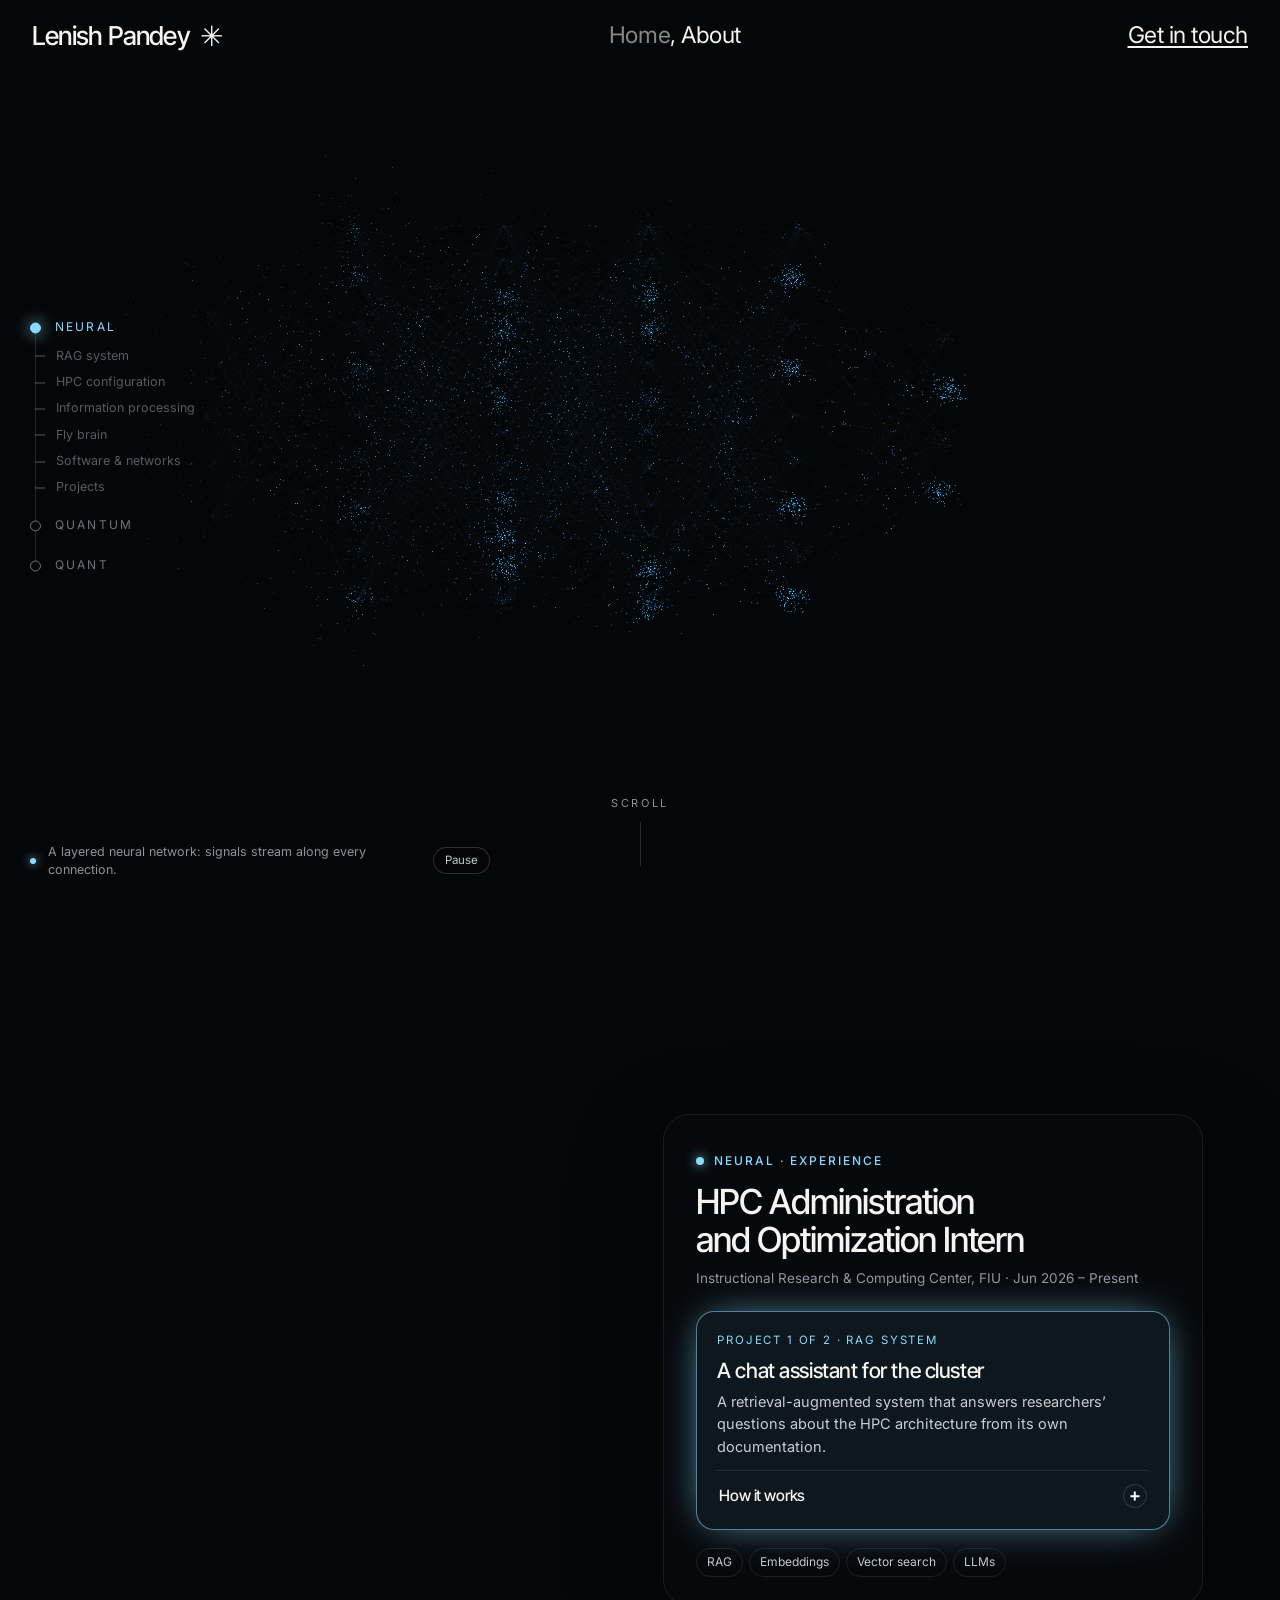
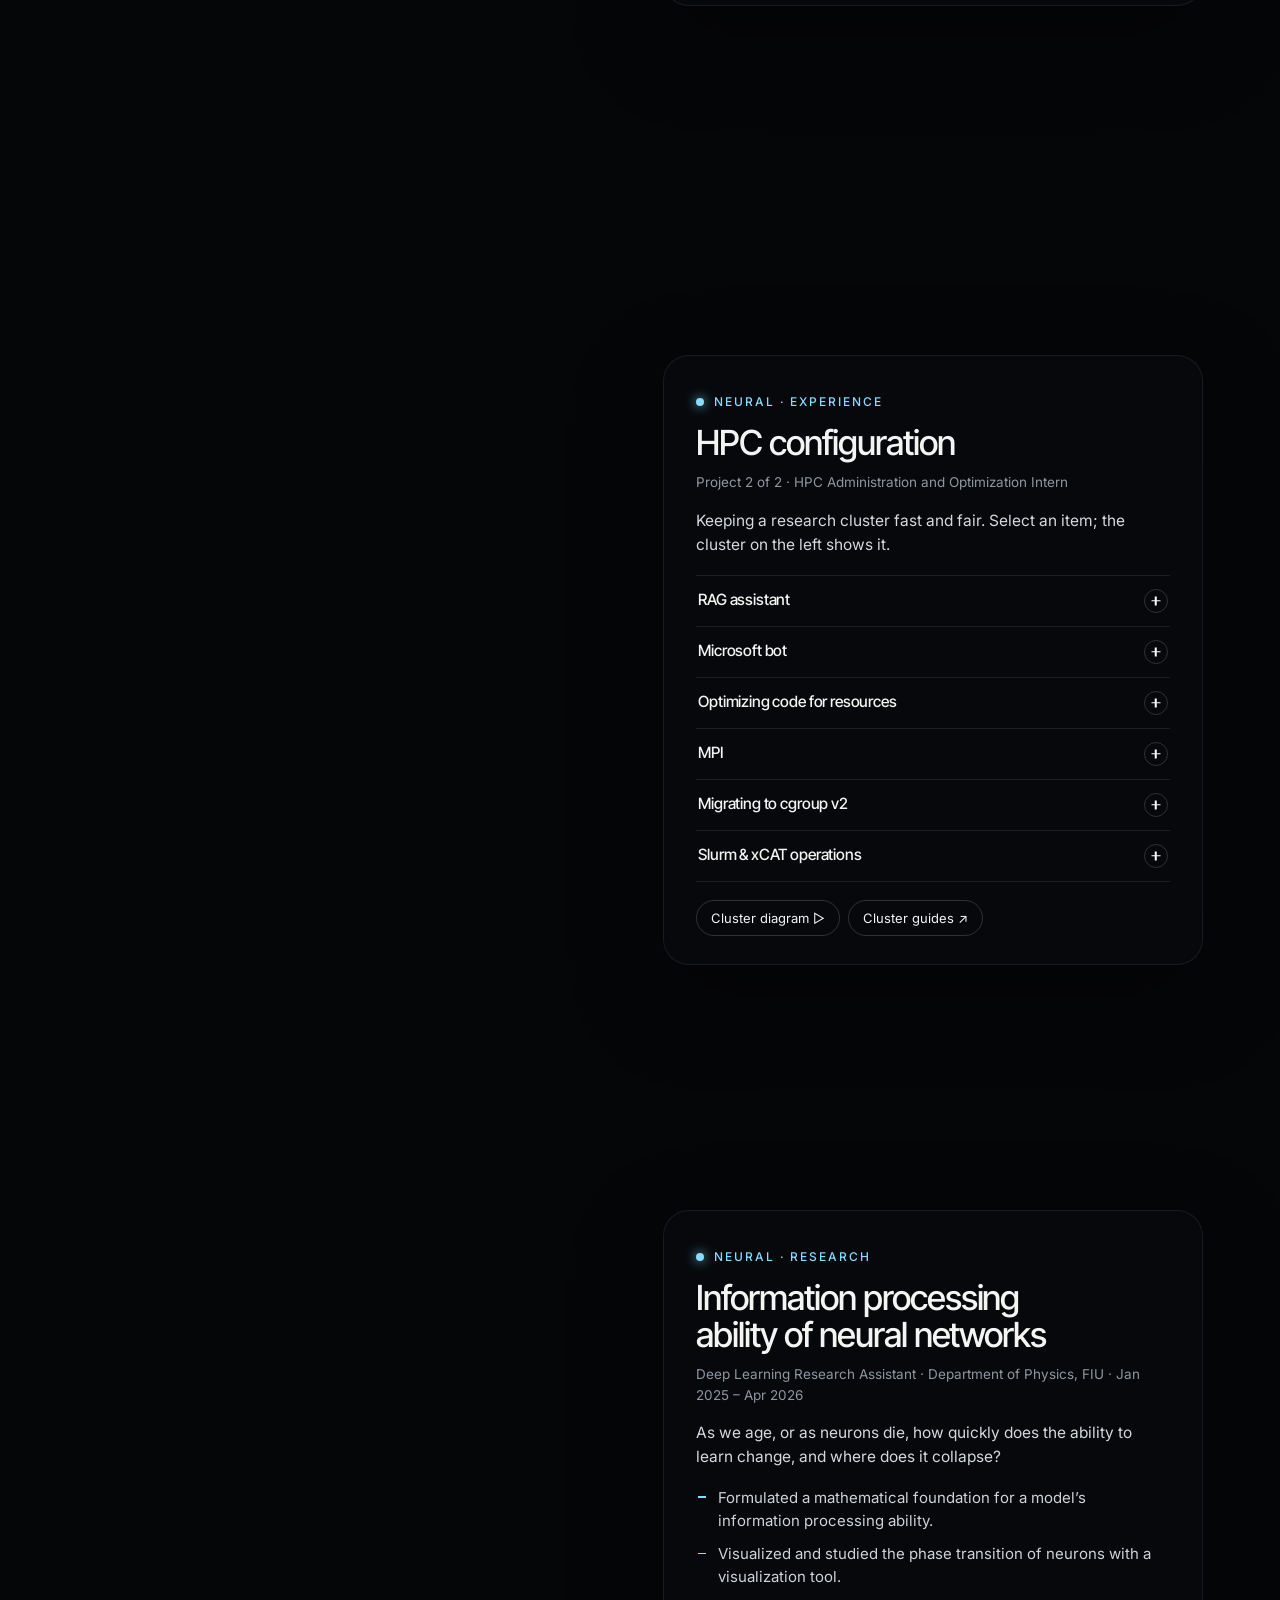
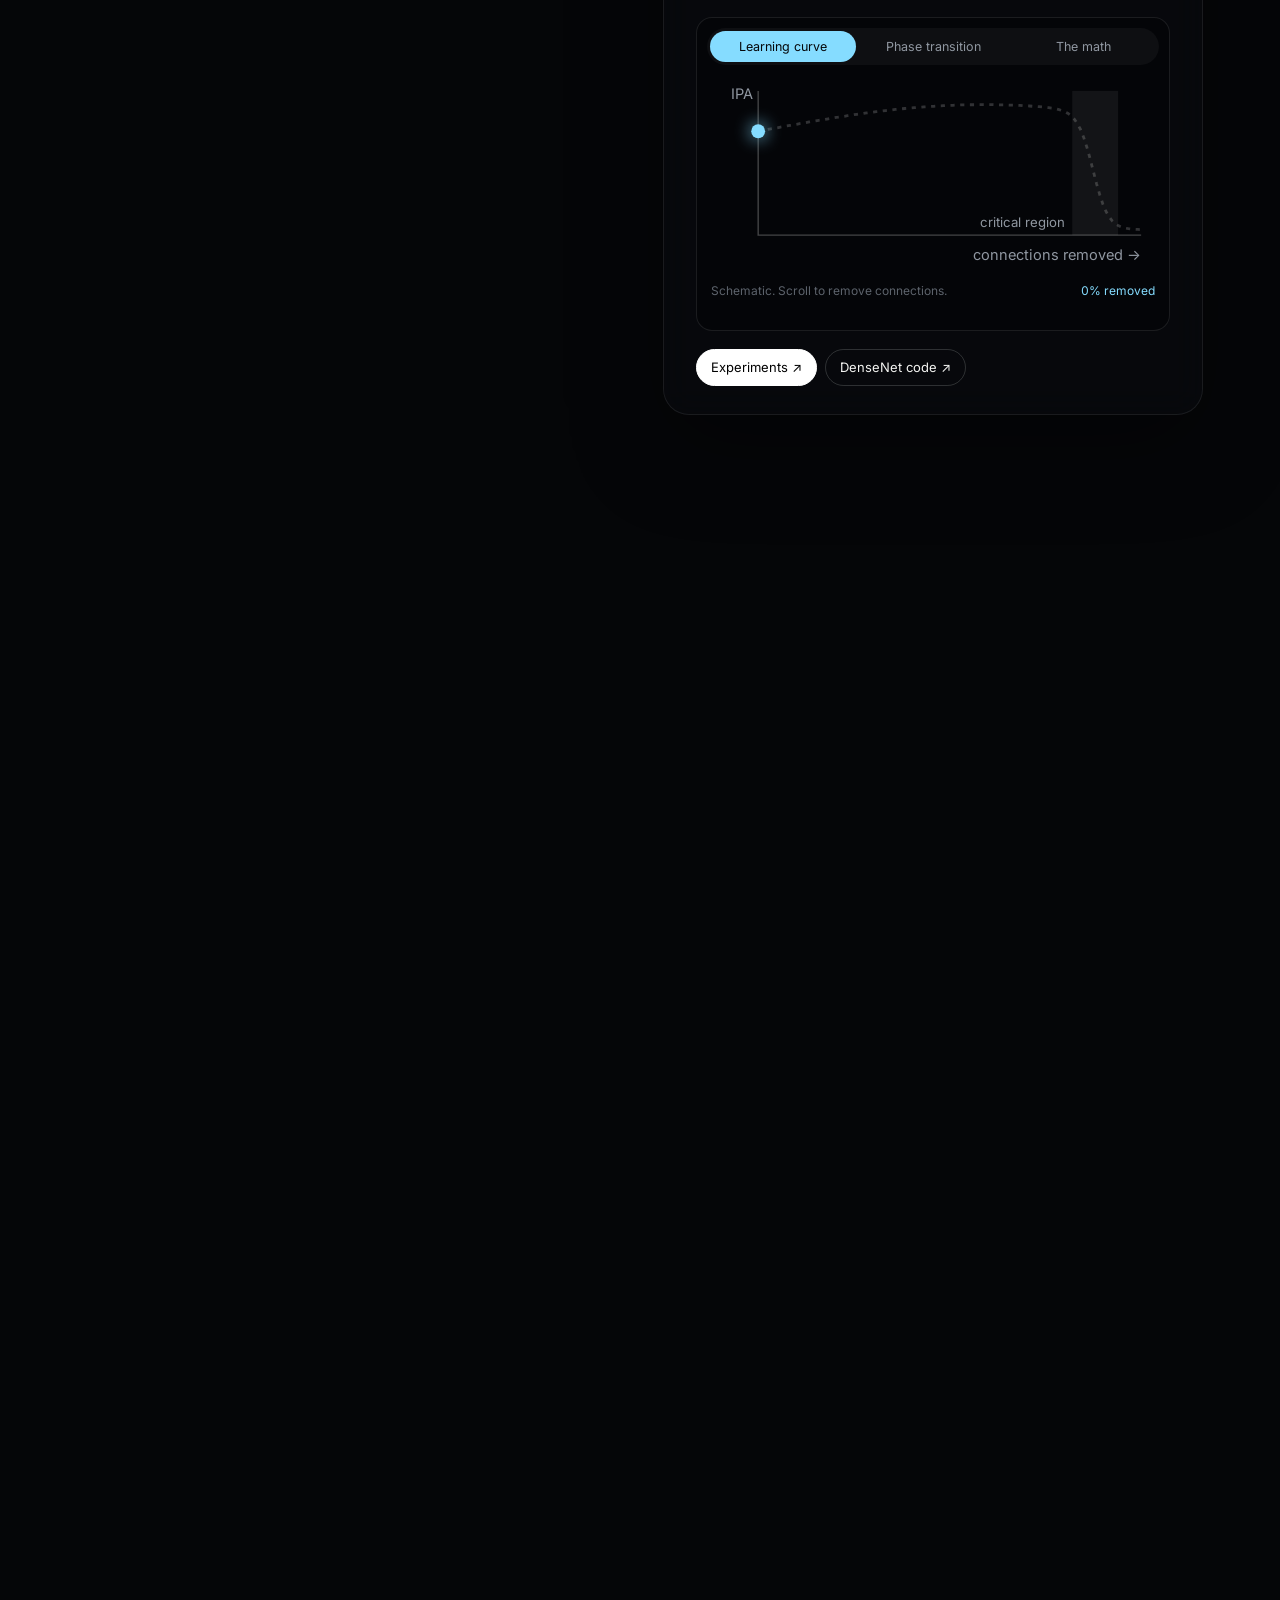
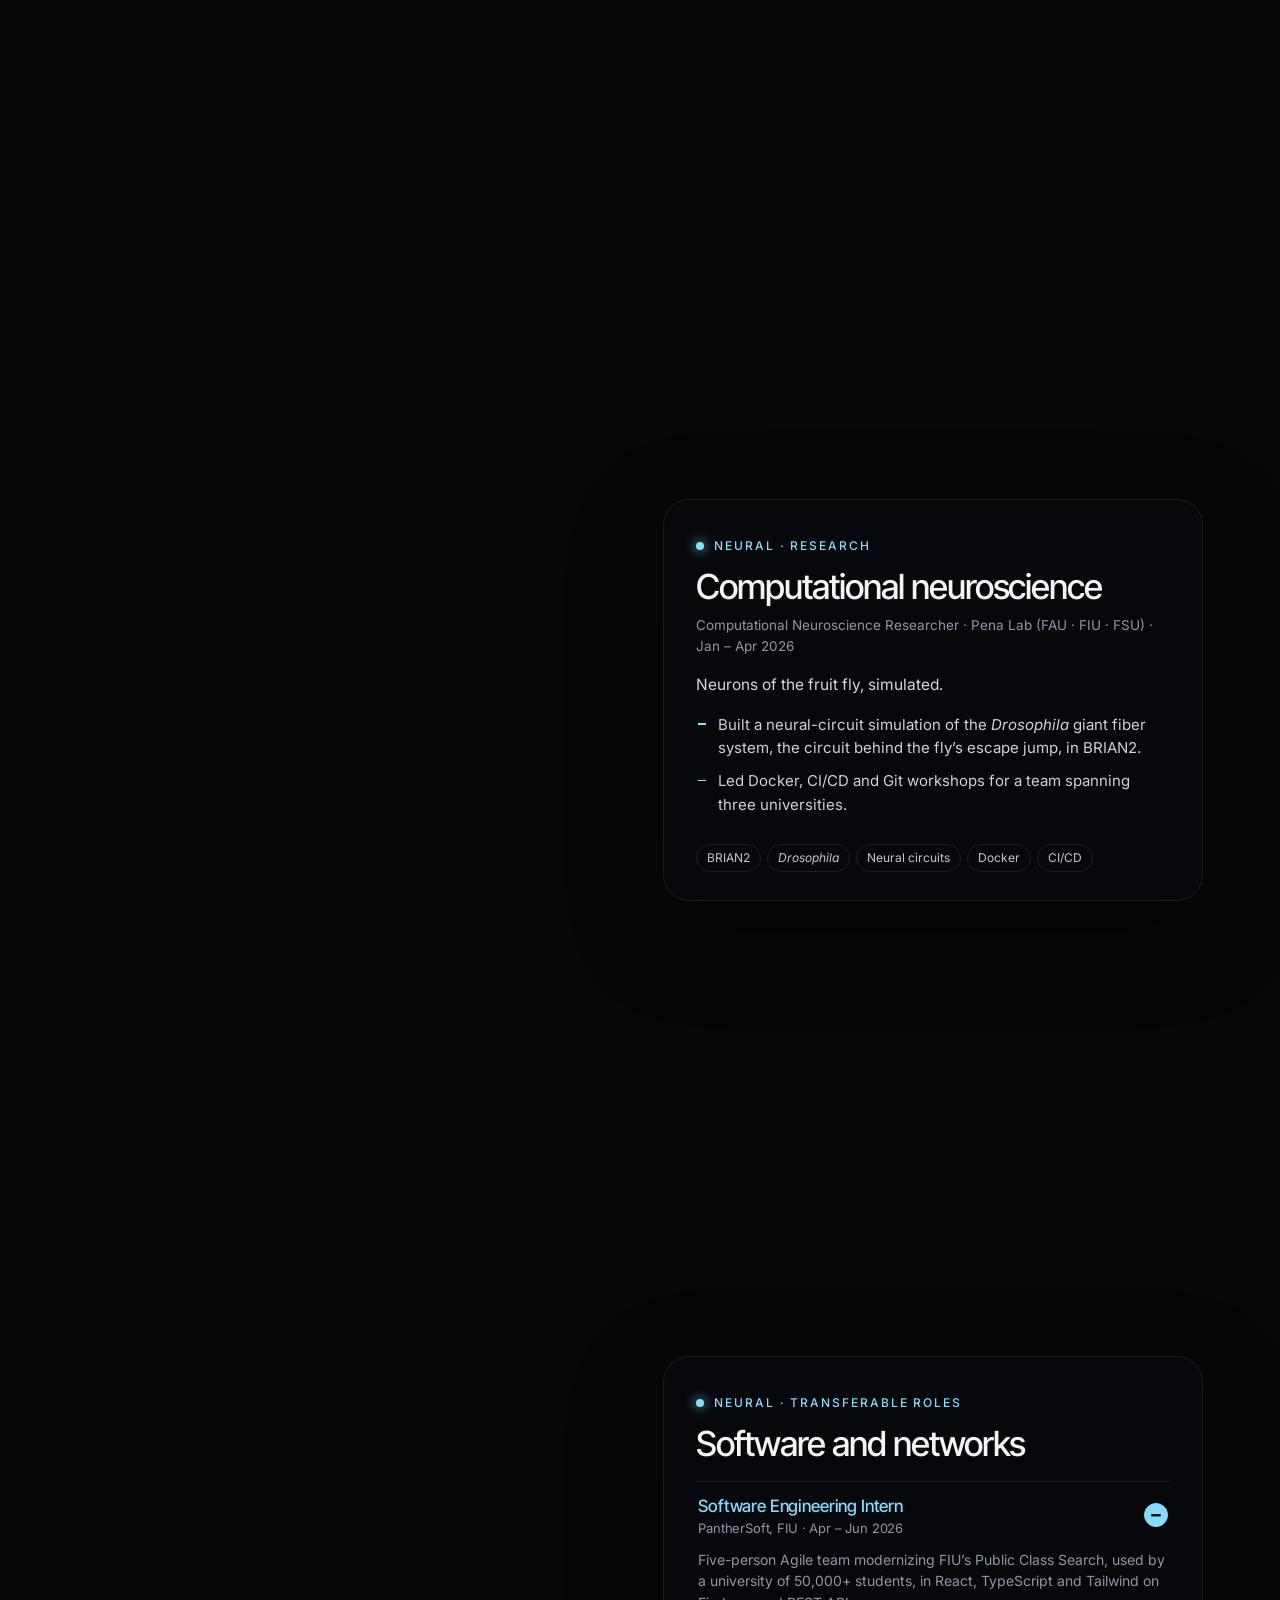
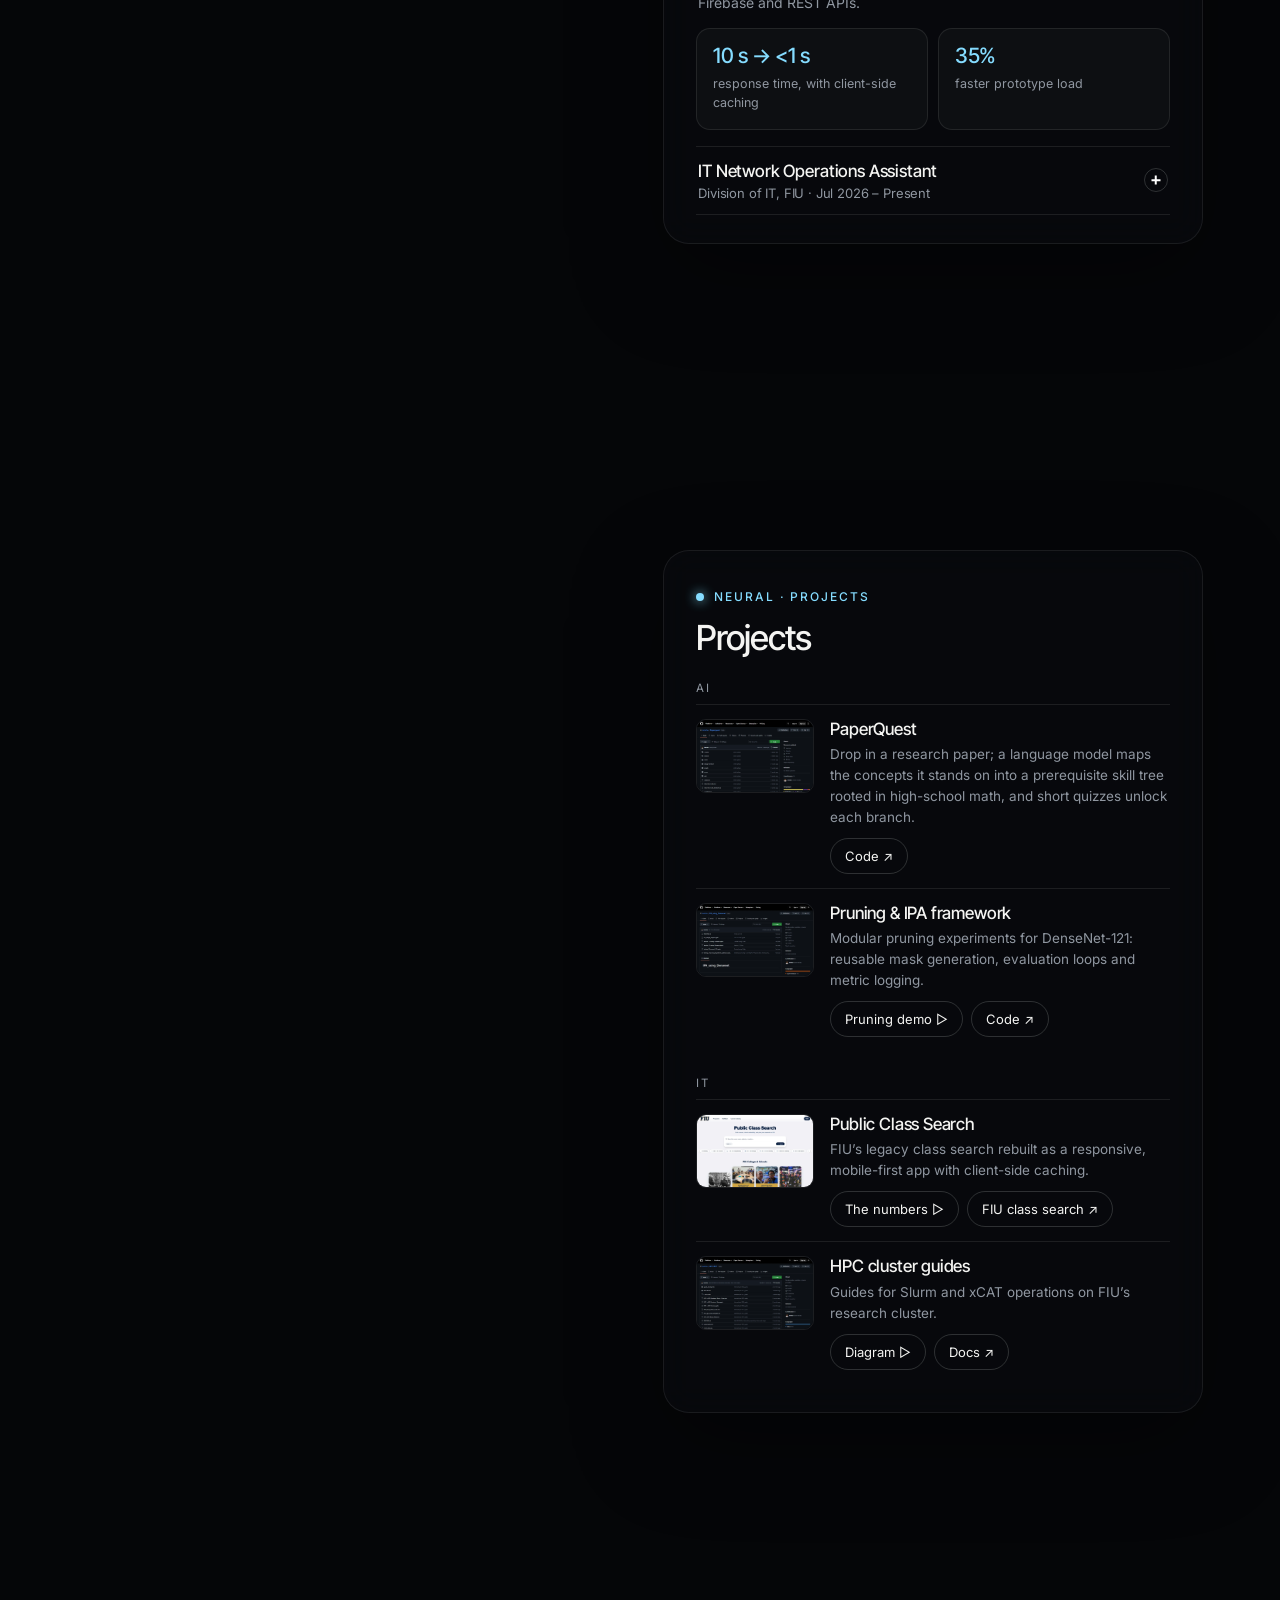
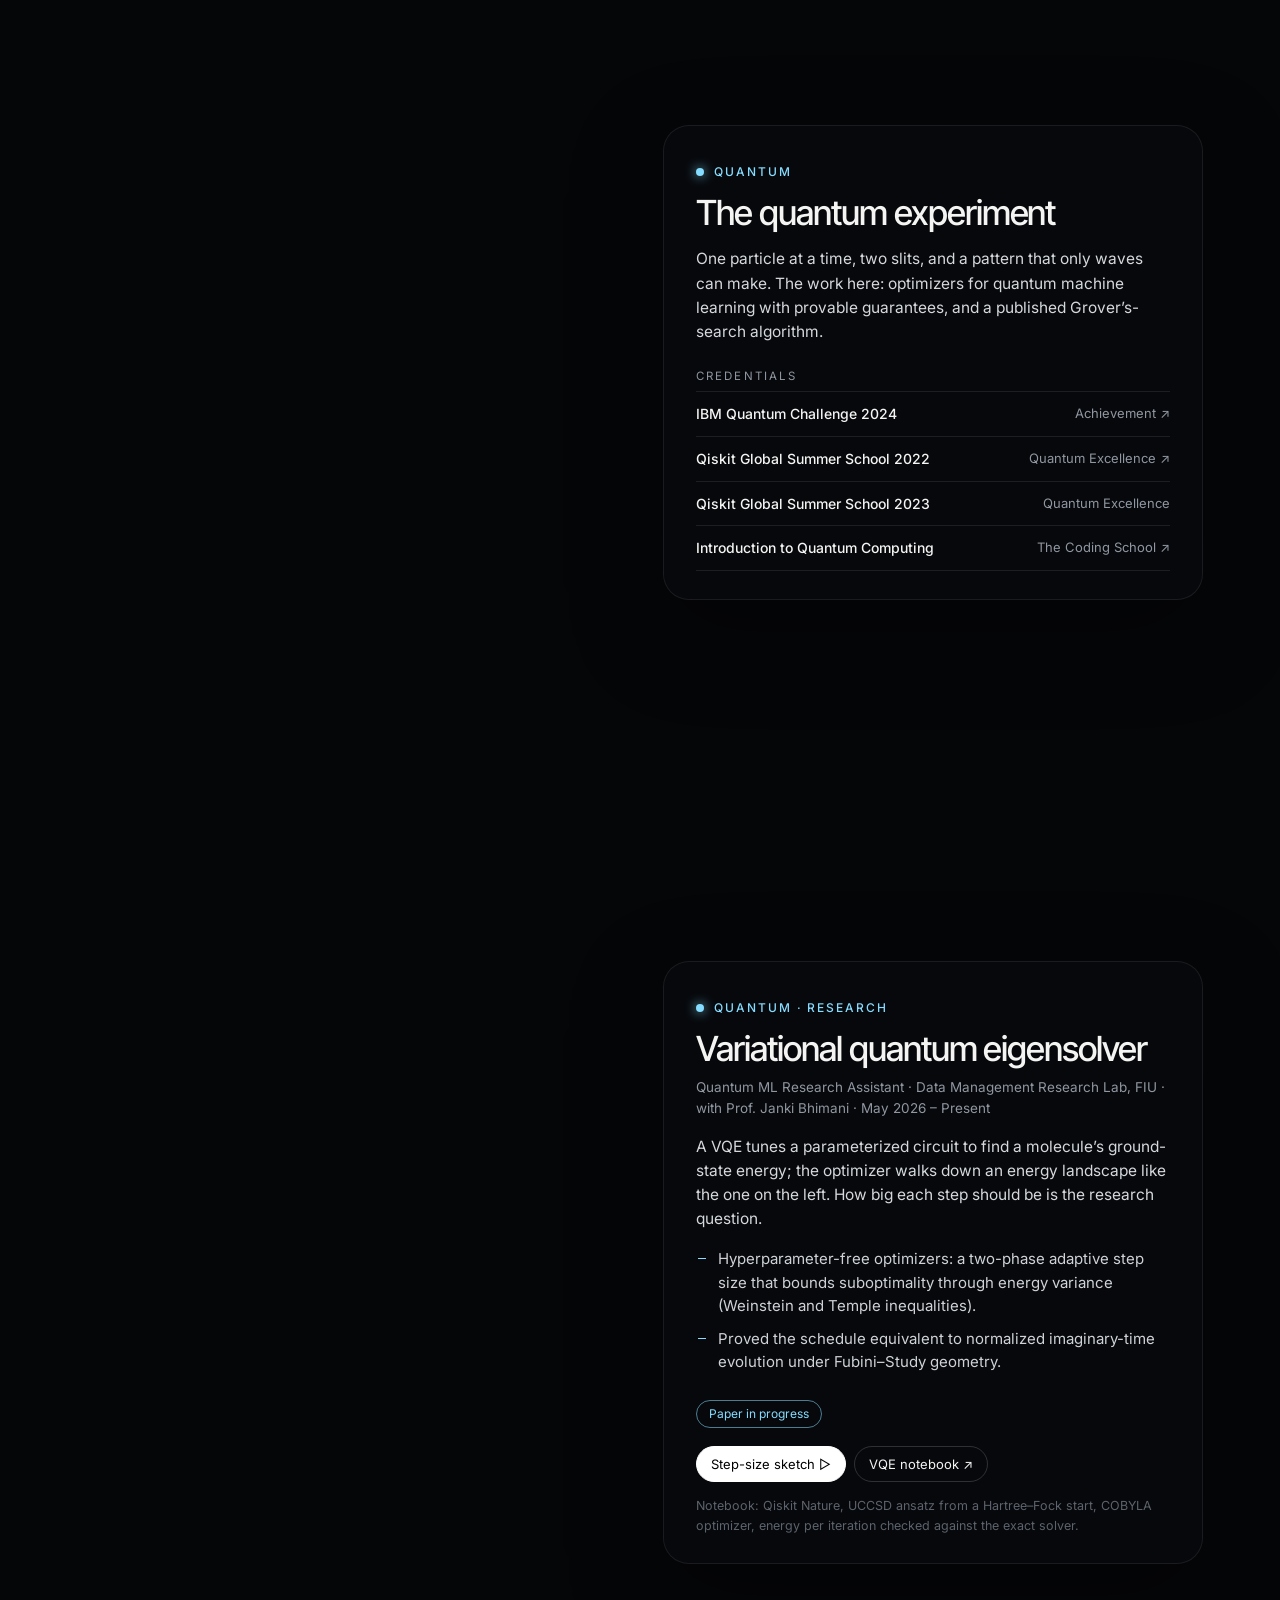
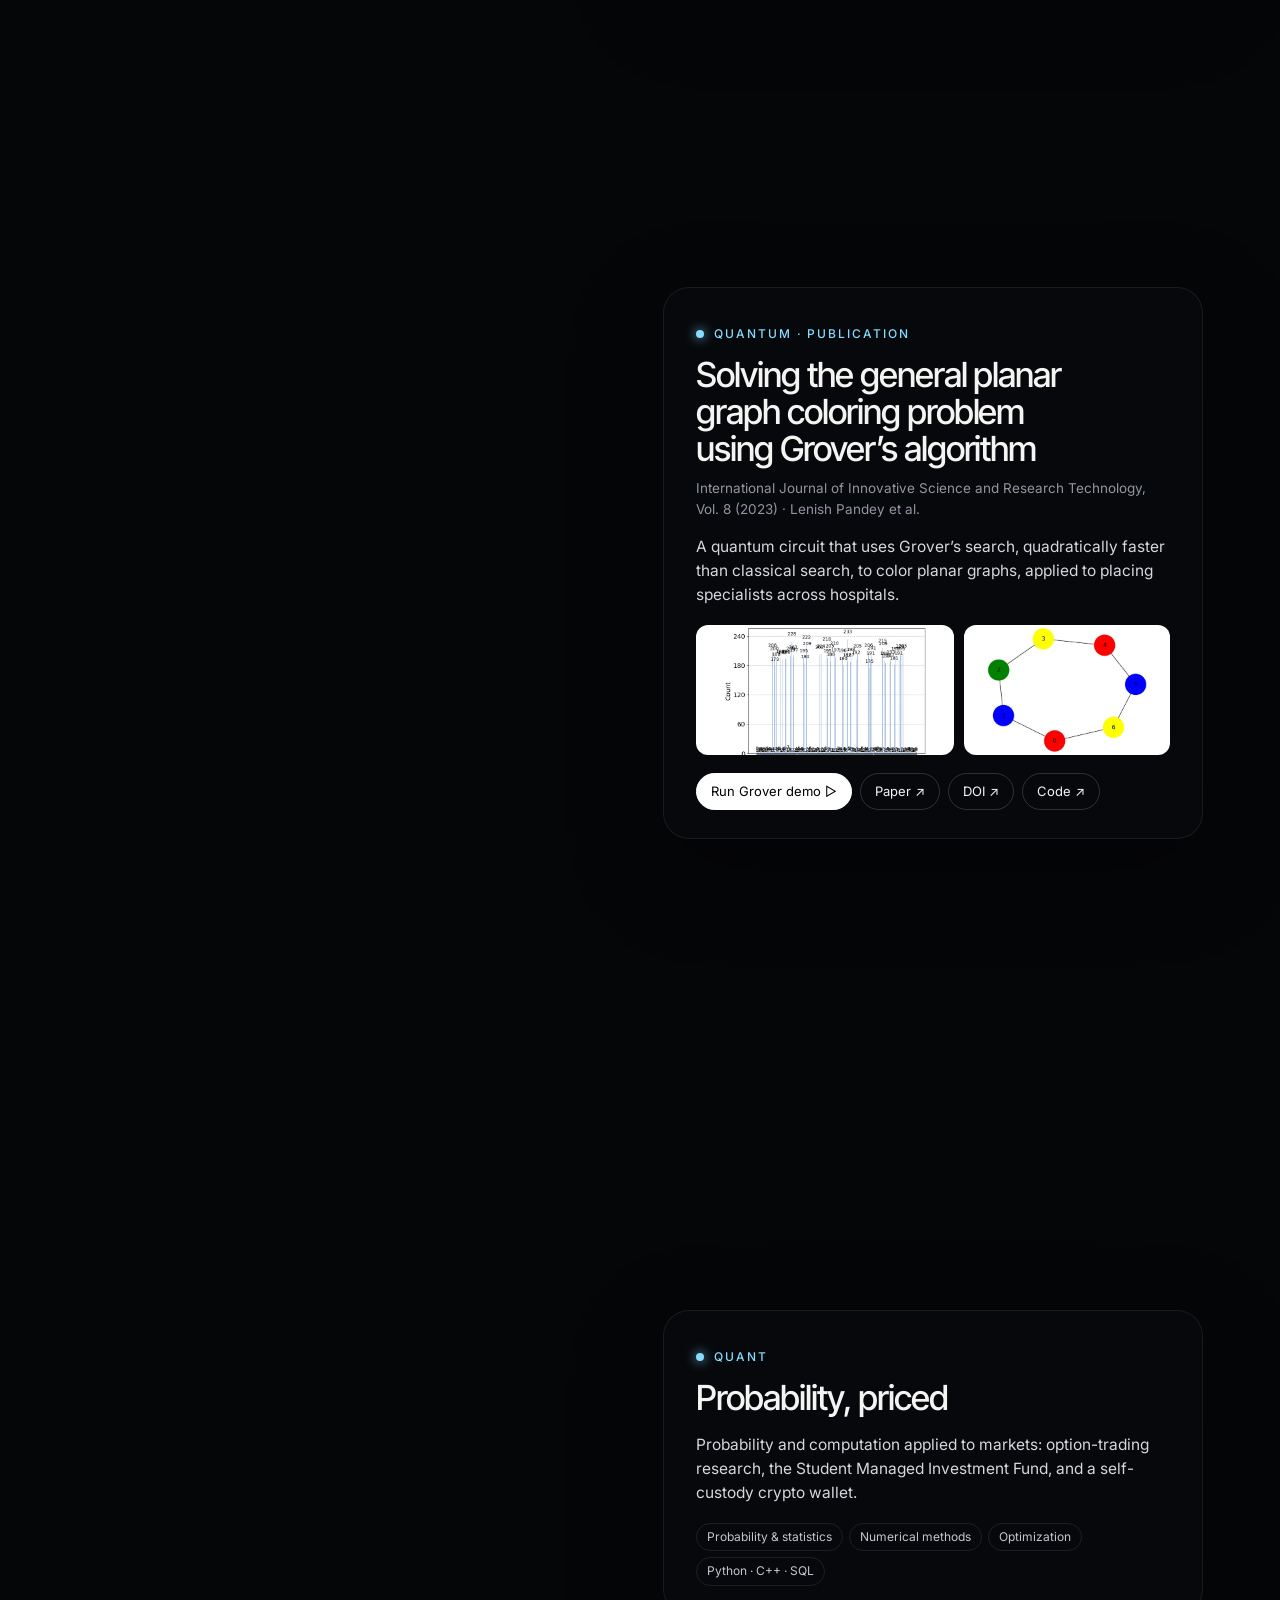
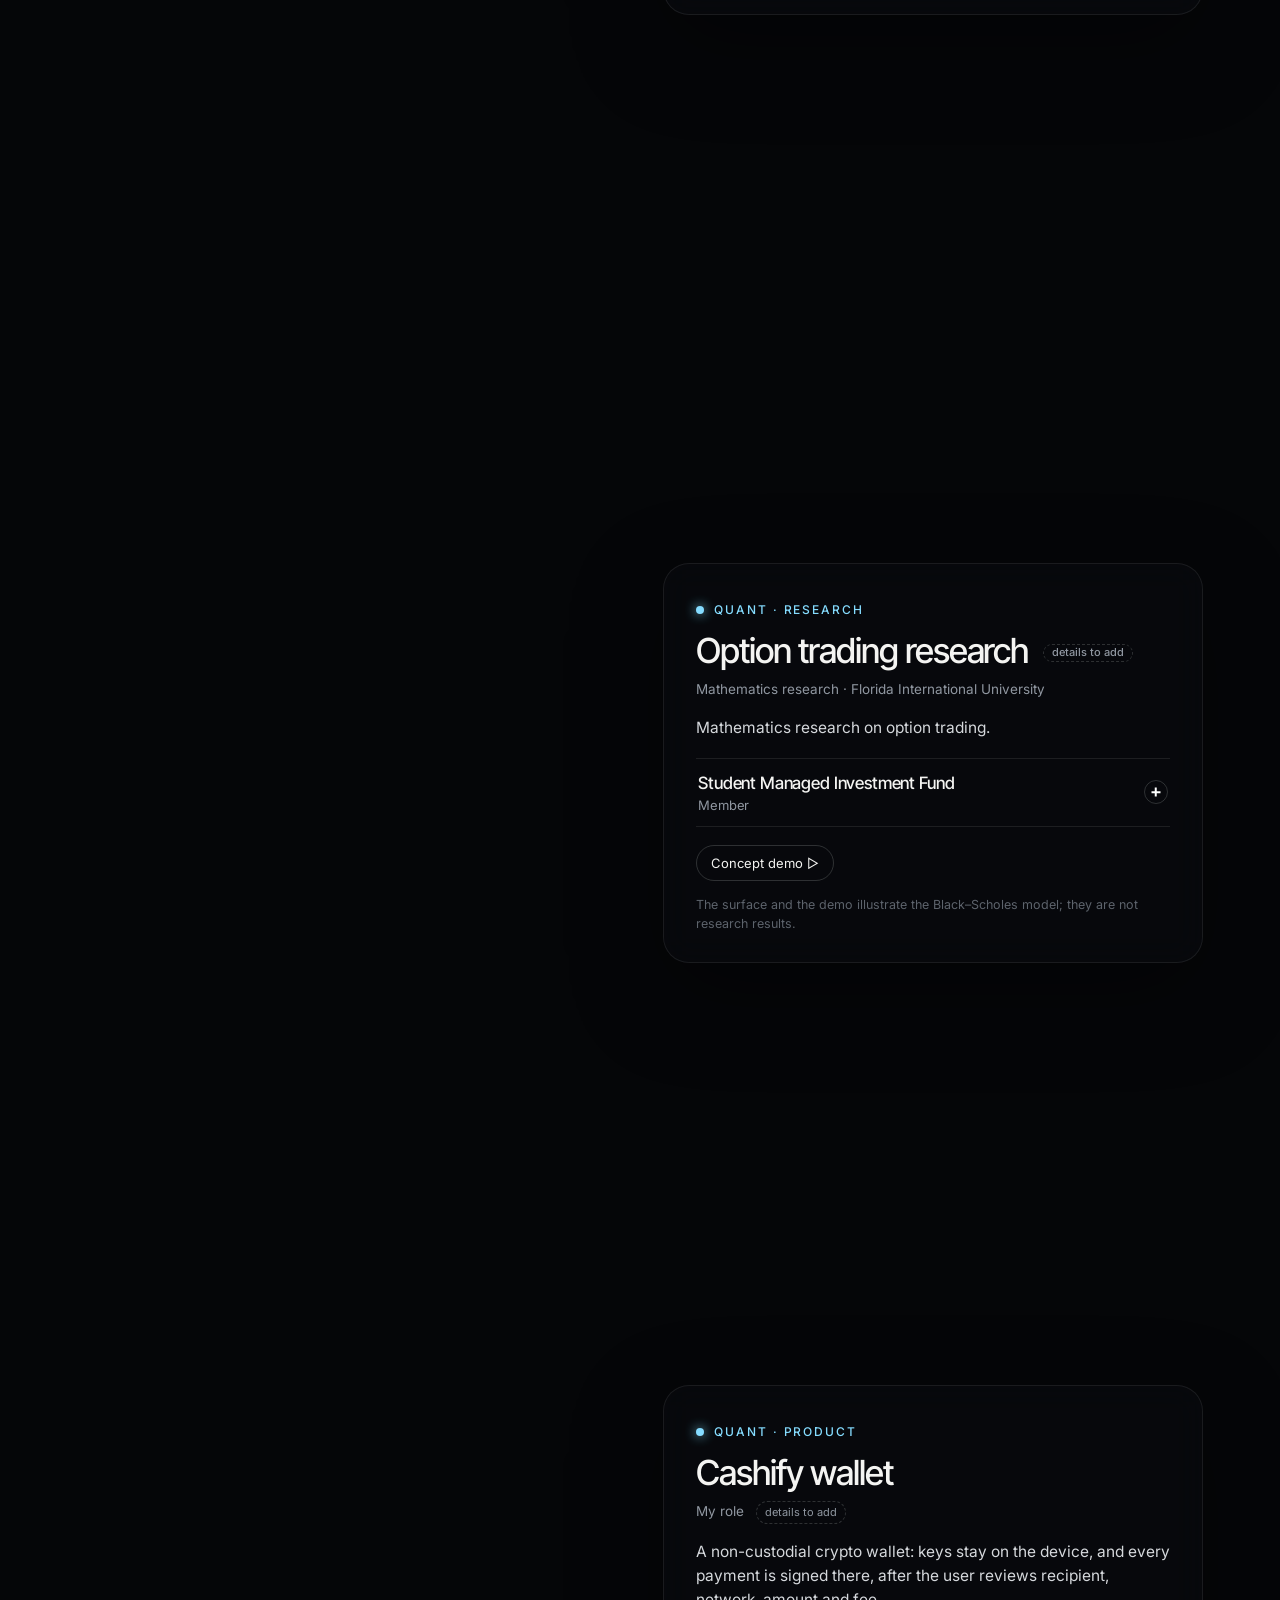
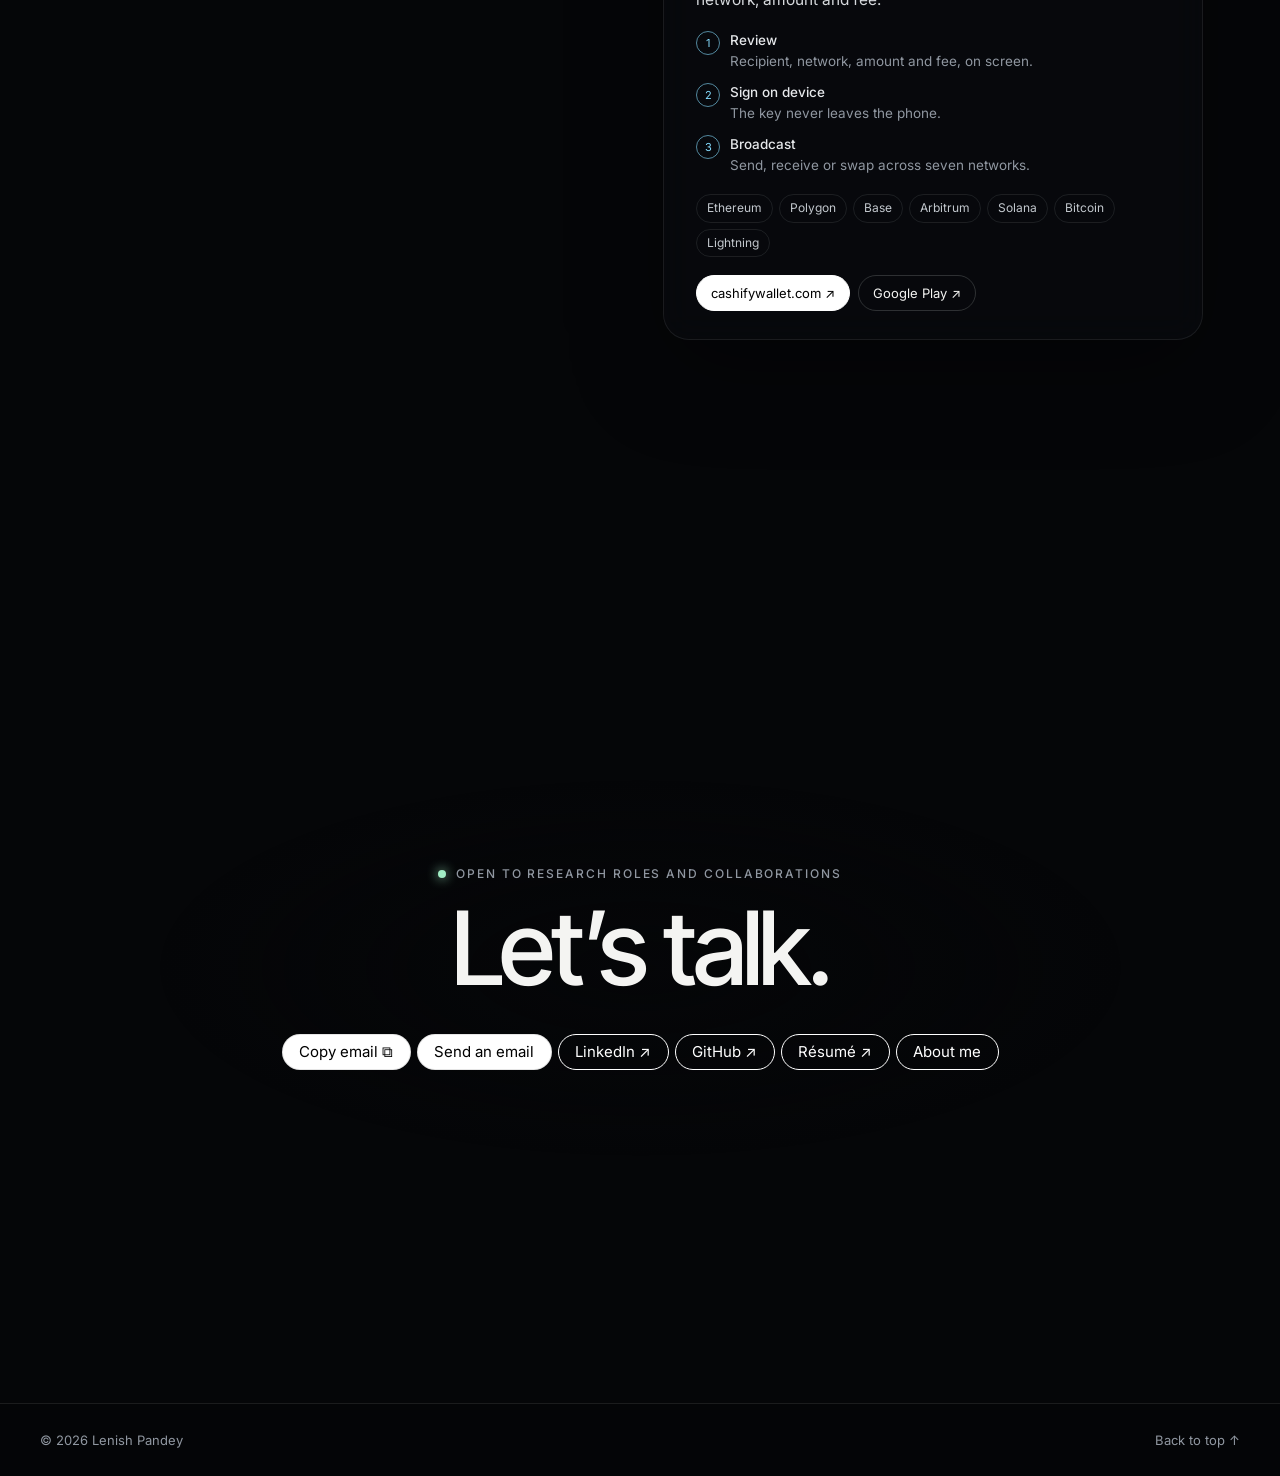
==== commit 31cc5476: "Turn the home page into a scroll-driven particle story One field of 16,000 particles fills the home " ====
--- a/index.html
+++ b/index.html
@@ -1,16 +1,20 @@
 <!doctype html>
 <html lang="en">
 <head>
-  <meta charset="utf-8"><meta name="viewport" content="width=device-width, initial-scale=1"><meta name="theme-color" content="#060708">
-  <meta name="description" content="Lenish Pandey — mathematics student at FIU working across AI, quantum computing, and quantitative research.">
-  <title>Lenish Pandey — AI, Quantum &amp; Quant</title>
+  <meta charset="utf-8"><meta name="viewport" content="width=device-width, initial-scale=1"><meta name="theme-color" content="#050608">
+  <meta name="description" content="Lenish Pandey — mathematics student at FIU working across neural networks, quantum computing, and quantitative research.">
+  <title>Lenish Pandey — Neural, Quantum &amp; Quant</title>
   <link rel="icon" href="assets/favicon.svg" type="image/svg+xml">
-  <link rel="stylesheet" href="app.css?v=20260924">
-  <script src="viz.js?v=20260924" defer></script><script src="app.js?v=20260924" defer></script>
-  <script src="figure.js?v=20260924" type="module"></script><script src="scenes.js?v=20260924" type="module"></script>
+  <link rel="stylesheet" href="app.css?v=20260925">
+  <link rel="stylesheet" href="story.css?v=20260925">
+  <script src="viz.js?v=20260925" defer></script><script src="app.js?v=20260925" defer></script>
+  <script src="story.js?v=20260925" type="module"></script>
 </head>
-<body>
-  <a class="skip-link" href="#fields">Skip to work</a>
+<body class="story" data-field="neural">
+  <a class="skip-link" href="#neural">Skip to work</a>
+  <canvas id="particles" aria-hidden="true"></canvas>
+  <div class="shade" aria-hidden="true"></div>
+
   <header class="nav" id="nav">
     <a class="logo" href="index.html" aria-label="Lenish Pandey, home">Lenish Pandey<span aria-hidden="true">✳︎</span></a>
     <nav class="nav-links" aria-label="Main"><a href="index.html" aria-current="page">Home</a>, <a href="about.html">About</a></nav>
@@ -19,221 +23,289 @@
   </header>
   <div class="menu" id="menu"><a href="index.html">Home</a><a href="about.html">About</a><a href="#contact">Get in touch</a></div>
 
+  <!-- Field rail: where you are in the story. Desktop: left edge with each field's steps; phones: a strip under the nav. -->
+  <nav class="rail" aria-label="Fields">
+    <ol>
+      <li data-chapter="neural"><a class="ch" href="#neural"><i></i><span>Neural</span></a>
+        <div class="steps"><ol>
+          <li><a href="#rag">RAG system</a></li><li><a href="#hpc">HPC configuration</a></li><li><a href="#ipa">Information processing</a></li>
+          <li><a href="#neuro">Fly brain</a></li><li><a href="#roles">Software &amp; networks</a></li><li><a href="#projects">Projects</a></li>
+        </ol></div></li>
+      <li data-chapter="quantum"><a class="ch" href="#quantum"><i></i><span>Quantum</span></a>
+        <div class="steps"><ol><li><a href="#quantum">The experiment</a></li><li><a href="#vqe">VQE</a></li><li><a href="#grover">Grover coloring</a></li></ol></div></li>
+      <li data-chapter="quant"><a class="ch" href="#quant"><i></i><span>Quant</span></a>
+        <div class="steps"><ol><li><a href="#quant">Markets</a></li><li><a href="#options">Option trading</a></li><li><a href="#cashify">Cashify wallet</a></li></ol></div></li>
+    </ol>
+  </nav>
+
+  <p class="caption" aria-live="polite"><i aria-hidden="true"></i><span id="caption"></span><button type="button" id="motion" aria-pressed="false">Pause</button></p>
+
   <main>
-    <section class="hero" aria-labelledby="hero-title">
-      <div class="hero-figure" data-figure data-anchor-x=".7" data-anchor-y=".48" data-mobile-anchor-x=".5" data-mobile-anchor-y=".3" data-mobile-zoom=".8" role="img" aria-label="3D figure of Lenish that turns toward your cursor"><div class="figure-fallback" style="--fx:70%;--fy:48%;--fh:83%" aria-hidden="true"></div></div>
-      <div class="hero-content">
-        <h1 id="hero-title" class="sr-only">Lenish Pandey — AI, quantum and quantitative research</h1>
-        <p class="intro-blur" aria-hidden="true">Hey there, I’m Lenish,<br>mathematics at FIU, working in three fields</p>
-        <p class="typed" data-typewriter="Math is my language for AI, quantum computing and markets. Pick a field to see the work."></p>
-        <div class="pills" id="hero-pills">
-          <a class="pill" href="#ai" data-pick="ai" style="--c:var(--ai)"><span class="dot"></span>AI</a>
-          <a class="pill" href="#quantum" data-pick="quantum" style="--c:var(--quantum)"><span class="dot"></span>Quantum</a>
-          <a class="pill" href="#quant" data-pick="quant" style="--c:var(--quant)"><span class="dot"></span>Quant</a>
-          <a class="pill" href="about.html">About me</a>
-          <button class="pill outline" data-copy="lenishpandeynepal@gmail.com">Reach me: <u>lenishpandeynepal@gmail.com</u>
-            <svg width="12" height="12" viewBox="0 0 12 12" fill="none" stroke="currentColor" aria-hidden="true"><rect x="3.5" y="3.5" width="8" height="8" rx="1.5"/><path d="M8.5 1.5v-.5a.5.5 0 0 0-.5-.5H1a.5.5 0 0 0-.5.5v7a.5.5 0 0 0 .5.5h.5"/></svg></button>
+    <section class="step hero-step" data-form="neural.constellation" data-frame="hero" data-caption="A layered neural network: signals stream along every connection." aria-labelledby="hero-title">
+      <h1 id="hero-title" class="sr-only">Lenish Pandey — neural networks, quantum computing and quantitative research</h1>
+      <a class="scroll-cue" href="#rag"><span>Scroll</span><i aria-hidden="true"></i></a>
+    </section>
+
+    <!-- ============================== NEURAL ============================== -->
+    <div class="chapter" id="neural" data-chapter="neural">
+      <section class="step" id="rag" data-form="neural.rag" data-caption="RAG pipeline: documents are chunked and embedded; a question retrieves its nearest passages; the model answers from them.">
+        <article class="card">
+          <p class="kicker">Neural · Experience</p>
+          <h2>HPC Administration and Optimization Intern</h2>
+          <p class="meta">Instructional Research &amp; Computing Center, FIU · Jun 2026 – Present</p>
+          <div class="highlight">
+            <p class="tag">Project 1 of 2 · RAG system</p>
+            <h3>A chat assistant for the cluster</h3>
+            <p>A retrieval-augmented system that answers researchers’ questions about the HPC architecture from its own documentation.</p>
+            <div class="acc-group">
+              <div class="acc"><button type="button" aria-expanded="false">How it works<span class="plus" aria-hidden="true"></span></button>
+                <div class="acc-body"><div><ol class="flow"><li><b>Chunk &amp; embed</b>Documentation is split into passages and embedded into a vector store.</li><li><b>Retrieve</b>A question is embedded and its nearest passages are pulled back.</li><li><b>Answer</b>The language model answers from those passages.</li></ol></div></div></div>
+            </div>
+          </div>
+          <div class="chips"><span>RAG</span><span>Embeddings</span><span>Vector search</span><span>LLMs</span></div>
+        </article>
+      </section>
+
+      <section class="step" id="hpc" data-form="neural.hpc" data-caption="HPC cluster: racks of compute blades running jobs, leaf and spine switches, MPI traffic between blades.">
+        <article class="card">
+          <p class="kicker">Neural · Experience</p>
+          <h2>HPC configuration</h2>
+          <p class="meta">Project 2 of 2 · HPC Administration and Optimization Intern</p>
+          <p class="lead">Keeping a research cluster fast and fair. Select an item; the cluster on the left shows it.</p>
+          <div class="acc-group" data-focus-form="neural.hpc">
+            <div class="acc" data-focus="rag"><button type="button" aria-expanded="false">RAG assistant<span class="plus" aria-hidden="true"></span></button>
+              <div class="acc-body"><div><p>The retrieval-augmented chat system from project 1, answering questions about the cluster.</p></div></div></div>
+            <div class="acc"><button type="button" aria-expanded="false">Microsoft bot<span class="plus" aria-hidden="true"></span></button>
+              <div class="acc-body"><div><p><span class="pending">details to add</span></p></div></div></div>
+            <div class="acc" data-focus="optimize"><button type="button" aria-expanded="false">Optimizing code for resources<span class="plus" aria-hidden="true"></span></button>
+              <div class="acc-body"><div><p>Tuning code so jobs make full use of the CPUs, memory and GPUs they request, rather than leaving allocated hardware idle.</p></div></div></div>
+            <div class="acc" data-focus="mpi"><button type="button" aria-expanded="false">MPI<span class="plus" aria-hidden="true"></span></button>
+              <div class="acc-body"><div><p>Enabling MPI-based parallel workflows: one job spread across many nodes that exchange messages over the interconnect.</p></div></div></div>
+            <div class="acc" data-focus="cgroup"><button type="button" aria-expanded="false">Migrating to cgroup v2<span class="plus" aria-hidden="true"></span></button>
+              <div class="acc-body"><div><p>Moving resource control to the Linux kernel’s cgroup v2 hierarchy, so each job is held to the CPUs and memory it was allocated.</p></div></div></div>
+            <div class="acc"><button type="button" aria-expanded="false">Slurm &amp; xCAT operations<span class="plus" aria-hidden="true"></span></button>
+              <div class="acc-body"><div><p>Cluster operations with Slurm scheduling and xCAT provisioning, supporting research computing and AI/ML inference.</p></div></div></div>
+          </div>
+          <div class="links"><button class="link-pill" data-demo="hpc">Cluster diagram ▷</button><a class="link-pill" href="https://github.com/lenishu/HPC-IRCC" target="_blank" rel="noopener noreferrer">Cluster guides ↗</a></div>
+        </article>
+      </section>
+
+      <section class="step tall" id="ipa" data-form="neural.densenet" data-caption="DenseNet: dense blocks where every layer feeds every later one. Scroll to remove connections at random.">
+        <article class="card">
+          <p class="kicker">Neural · Research</p>
+          <h2>Information processing ability of neural networks</h2>
+          <p class="meta">Deep Learning Research Assistant · Department of Physics, FIU · Jan 2025 – Apr 2026</p>
+          <p class="lead">As we age, or as neurons die, how quickly does the ability to learn change, and where does it collapse?</p>
+          <ul class="points">
+            <li>Formulated a mathematical foundation for a model’s information processing ability.</li>
+            <li>Visualized and studied the phase transition of neurons with a visualization tool.</li>
+          </ul>
+          <figure class="ipa-fig">
+            <div class="fig-tabs" role="tablist" aria-label="Information processing ability">
+              <button type="button" role="tab" id="tab-curve" aria-controls="panel-curve" aria-selected="true">Learning curve</button>
+              <button type="button" role="tab" id="tab-phase" aria-controls="panel-phase" aria-selected="false" tabindex="-1">Phase transition</button>
+              <button type="button" role="tab" id="tab-math" aria-controls="panel-math" aria-selected="false" tabindex="-1">The math</button>
+            </div>
+            <div class="fig-panels">
+              <div role="tabpanel" id="panel-curve" aria-labelledby="tab-curve" class="on">
+                <svg viewBox="0 0 320 140" role="img" aria-label="Schematic IPA curve: flat, then a sharp drop in the critical region">
+                  <rect class="crit" x="0" y="10" width="0" height="104"/>
+                  <text class="crit-label" x="0" y="22">critical region</text>
+                  <path class="axis" d="M34 10V114H310"/>
+                  <path class="curve" id="ipa-curve"/>
+                  <path class="curve-done" id="ipa-done"/>
+                  <circle class="dot" id="ipa-dot" r="5" cx="34" cy="40"/>
+                  <text class="lbl" x="30" y="16" text-anchor="end">IPA</text>
+                  <text class="lbl" x="310" y="132" text-anchor="end">connections removed →</text>
+                </svg>
+                <p class="fig-cap"><span>Schematic. Scroll to remove connections.</span><output id="ipa-read">0% removed</output></p>
+              </div>
+              <div role="tabpanel" id="panel-phase" aria-labelledby="tab-phase">
+                <div class="phase-grid">
+                  <figure><svg viewBox="0 0 120 80" data-curve="magnet"></svg><figcaption>Magnet: order vanishes at the Curie point</figcaption></figure>
+                  <figure><svg viewBox="0 0 120 80" data-curve="perc"></svg><figcaption>Percolation: the lattice stops spanning</figcaption></figure>
+                  <figure><svg viewBox="0 0 120 80" data-curve="ipa"></svg><figcaption>Network: learning collapses</figcaption></figure>
+                </div>
+                <p>An <b>order parameter</b> collapses as a <b>control parameter</b> crosses a critical point. In a network the control is the fraction of connections removed and IPA is the order: the collapse sits near 80% for a single-layer perceptron and 90% for a CNN.</p>
+              </div>
+              <div role="tabpanel" id="panel-math" aria-labelledby="tab-math">
+                <div class="formula" aria-label="IPA equals CE sub L over BN sub L">
+                  <div><var>IPA</var> = <span class="frac"><span>CE<sub>L</sub></span><span>BN<sub>L</sub></span></span></div>
+                  <p><var>CE<sub>L</sub></var> = ln 10 − <var>CE</var><sub>∞</sub>: how much loss the network removes, from random guessing on 10 classes.</p>
+                  <p><var>BN<sub>L</sub></var>: the batches it takes to cover 90% of that drop, or how fast it learns.</p>
+                </div>
+              </div>
+            </div>
+          </figure>
+          <div class="links"><a class="link-pill primary" href="https://github.com/lenishu/physlab" target="_blank" rel="noopener noreferrer">Experiments ↗</a><a class="link-pill" href="https://github.com/lenishu/IPA_using_Densenet" target="_blank" rel="noopener noreferrer">DenseNet code ↗</a></div>
+        </article>
+      </section>
+
+      <section class="step" id="neuro" data-form="neural.fly" data-caption="Fruit-fly brain after the FlyWire and hemibrain connectome maps: optic lobes, mushroom bodies, the central-complex compass.">
+        <article class="card">
+          <p class="kicker">Neural · Research</p>
+          <h2>Computational neuroscience</h2>
+          <p class="meta">Computational Neuroscience Researcher · Pena Lab (FAU · FIU · FSU) · Jan – Apr 2026</p>
+          <p class="lead">Neurons of the fruit fly, simulated.</p>
+          <ul class="points">
+            <li>Built a neural-circuit simulation of the <i>Drosophila</i> giant fiber system, the circuit behind the fly’s escape jump, in BRIAN2.</li>
+            <li>Led Docker, CI/CD and Git workshops for a team spanning three universities.</li>
+          </ul>
+          <div class="chips"><span>BRIAN2</span><span><i>Drosophila</i></span><span>Neural circuits</span><span>Docker</span><span>CI/CD</span></div>
+        </article>
+      </section>
+
+      <section class="step" id="roles" data-form="neural.net" data-caption="Campus network: core routers, distribution and access switches. A core link fails and traffic reroutes around it.">
+        <article class="card">
+          <p class="kicker">Neural · Transferable roles</p>
+          <h2>Software and networks</h2>
+          <div class="acc-group roles">
+            <div class="acc open"><button type="button" aria-expanded="true"><span><b>Software Engineering Intern</b><small>PantherSoft, FIU · Apr – Jun 2026</small></span><span class="plus" aria-hidden="true"></span></button>
+              <div class="acc-body"><div>
+                <p>Five-person Agile team modernizing FIU’s Public Class Search, used by a university of 50,000+ students, in React, TypeScript and Tailwind on Firebase and REST APIs.</p>
+                <div class="metrics"><div class="metric"><b>10 s → &lt;1 s</b><span>response time, with client-side caching</span></div><div class="metric"><b>35%</b><span>faster prototype load</span></div></div>
+              </div></div></div>
+            <div class="acc"><button type="button" aria-expanded="false"><span><b>IT Network Operations Assistant</b><small>Division of IT, FIU · Jul 2026 – Present</small></span><span class="plus" aria-hidden="true"></span></button>
+              <div class="acc-body"><div><p>Network operations with FIU’s IT Operations team.</p></div></div></div>
+          </div>
+        </article>
+      </section>
+
+      <section class="step" id="projects" data-form="neural.brain" data-caption="A human brain: waves of activity spread over the cortex while signals run through white-matter tracts.">
+        <article class="card">
+          <p class="kicker">Neural · Projects</p>
+          <h2>Projects</h2>
+          <p class="group-label">AI</p>
+          <div class="proj">
+            <img src="assets/media/repo-paperquest.webp" alt="PaperQuest repository on GitHub" loading="lazy">
+            <div><h4>PaperQuest</h4><p>Drop in a research paper; a language model maps the concepts it stands on into a prerequisite skill tree rooted in high-school math, and short quizzes unlock each branch.</p>
+              <div class="links"><a class="link-pill" href="https://github.com/lenishu/Paperquest" target="_blank" rel="noopener noreferrer">Code ↗</a></div></div>
+          </div>
+          <div class="proj">
+            <img src="assets/media/repo-densenet.webp" alt="DenseNet pruning repository on GitHub" loading="lazy">
+            <div><h4>Pruning &amp; IPA framework</h4><p>Modular pruning experiments for DenseNet-121: reusable mask generation, evaluation loops and metric logging.</p>
+              <div class="links"><button class="link-pill" data-demo="pruning">Pruning demo ▷</button><a class="link-pill" href="https://github.com/lenishu/IPA_using_Densenet" target="_blank" rel="noopener noreferrer">Code ↗</a></div></div>
+          </div>
+          <p class="group-label">IT</p>
+          <div class="proj">
+            <img src="assets/media/fiu-class-search.webp" alt="FIU Public Class Search home page" loading="lazy">
+            <div><h4>Public Class Search</h4><p>FIU’s legacy class search rebuilt as a responsive, mobile-first app with client-side caching.</p>
+              <div class="links"><button class="link-pill" data-demo="panthersoft">The numbers ▷</button><a class="link-pill" href="https://classes.fiu.edu/" target="_blank" rel="noopener noreferrer">FIU class search ↗</a></div></div>
+          </div>
+          <div class="proj">
+            <img src="assets/media/repo-hpc.webp" alt="HPC cluster guides repository on GitHub" loading="lazy">
+            <div><h4>HPC cluster guides</h4><p>Guides for Slurm and xCAT operations on FIU’s research cluster.</p>
+              <div class="links"><button class="link-pill" data-demo="hpc">Diagram ▷</button><a class="link-pill" href="https://github.com/lenishu/HPC-IRCC" target="_blank" rel="noopener noreferrer">Docs ↗</a></div></div>
+          </div>
+        </article>
+      </section>
+    </div>
+
+    <!-- ============================== QUANTUM ============================== -->
+    <div class="chapter" id="quantum-chapter" data-chapter="quantum">
+      <section class="step" id="quantum" data-form="quantum.slit" data-caption="Double slit: single particles pass two slits and land one at a time, building interference fringes.">
+        <article class="card">
+          <p class="kicker">Quantum</p>
+          <h2>The quantum experiment</h2>
+          <p class="lead">One particle at a time, two slits, and a pattern that only waves can make. The work here: optimizers for quantum machine learning with provable guarantees, and a published Grover’s-search algorithm.</p>
+          <p class="group-label">Credentials</p>
+          <div class="creds">
+            <a href="https://www.credly.com/badges/41bfeb6b-95f9-4495-8939-d14e456e5676/public_url" target="_blank" rel="noopener noreferrer"><b>IBM Quantum Challenge 2024</b><span>Achievement ↗</span></a>
+            <a href="https://www.credly.com/badges/2c0e1e83-b0c1-4215-8a66-d54f759ce8b6/public_url" target="_blank" rel="noopener noreferrer"><b>Qiskit Global Summer School 2022</b><span>Quantum Excellence ↗</span></a>
+            <span><b>Qiskit Global Summer School 2023</b><span>Quantum Excellence</span></span>
+            <a href="https://verified.sertifier.com/en/verify/35151842565898/" target="_blank" rel="noopener noreferrer"><b>Introduction to Quantum Computing</b><span>The Coding School ↗</span></a>
+          </div>
+        </article>
+      </section>
+
+      <section class="step" id="vqe" data-form="quantum.vqe" data-zoom="1.15" data-caption="VQE energy landscape: the optimizer descends past local minima to the ground state; energy per iteration on the back wall.">
+        <article class="card">
+          <p class="kicker">Quantum · Research</p>
+          <h2>Variational quantum eigensolver</h2>
+          <p class="meta">Quantum ML Research Assistant · Data Management Research Lab, FIU · with Prof. Janki Bhimani · May 2026 – Present</p>
+          <p class="lead">A VQE tunes a parameterized circuit to find a molecule’s ground-state energy; the optimizer walks down an energy landscape like the one on the left. How big each step should be is the research question.</p>
+          <ul class="points">
+            <li>Hyperparameter-free optimizers: a two-phase adaptive step size that bounds suboptimality through energy variance (Weinstein and Temple inequalities).</li>
+            <li>Proved the schedule equivalent to normalized imaginary-time evolution under Fubini–Study geometry.</li>
+          </ul>
+          <span class="status">Paper in progress</span>
+          <div class="links"><button class="link-pill primary" data-demo="quantum">Step-size sketch ▷</button><a class="link-pill" href="https://github.com/lenishu/Using_VQE" target="_blank" rel="noopener noreferrer">VQE notebook ↗</a></div>
+          <p class="note">Notebook: Qiskit Nature, UCCSD ansatz from a Hartree–Fock start, COBYLA optimizer, energy per iteration checked against the exact solver.</p>
+        </article>
+      </section>
+
+      <section class="step" id="grover" data-form="quantum.grover" data-caption="Grover search on a graph: the oracle flips valid colorings, diffusion amplifies them, and a measurement colors the graph.">
+        <article class="card">
+          <p class="kicker">Quantum · Publication</p>
+          <h2>Solving the general planar graph coloring problem using Grover’s algorithm</h2>
+          <p class="meta">International Journal of Innovative Science and Research Technology, Vol. 8 (2023) · Lenish Pandey et al.</p>
+          <p class="lead">A quantum circuit that uses Grover’s search, quadratically faster than classical search, to color planar graphs, applied to placing specialists across hospitals.</p>
+          <div class="thumbs">
+            <img src="assets/media/grover-histogram.webp" alt="Measurement histogram: valid colorings have far higher counts than the rest" loading="lazy">
+            <img src="assets/media/grover-graph-cycle.webp" alt="Seven-node cycle graph colored by the algorithm" loading="lazy">
+          </div>
+          <div class="links"><button class="link-pill primary" data-demo="publication">Run Grover demo ▷</button><a class="link-pill" href="https://ijisrt.com/solving-the-general-planar-graph-coloring-problem-using-grovers-algorithm" target="_blank" rel="noopener noreferrer">Paper ↗</a><a class="link-pill" href="https://doi.org/10.5281/zenodo.10629676" target="_blank" rel="noopener noreferrer">DOI ↗</a><a class="link-pill" href="https://github.com/lenishu/Grovers_algorithm_for_graph_coloring_problem" target="_blank" rel="noopener noreferrer">Code ↗</a></div>
+        </article>
+      </section>
+    </div>
+
+    <!-- ============================== QUANT ============================== -->
+    <div class="chapter" id="quant-chapter" data-chapter="quant">
+      <section class="step" id="quant" data-form="quant.tape" data-caption="Price tape: a live price line, candlesticks, and the distribution of returns at the edge.">
+        <article class="card">
+          <p class="kicker">Quant</p>
+          <h2>Probability, priced</h2>
+          <p class="lead">Probability and computation applied to markets: option-trading research, the Student Managed Investment Fund, and a self-custody crypto wallet.</p>
+          <div class="chips"><span>Probability &amp; statistics</span><span>Numerical methods</span><span>Optimization</span><span>Python · C++ · SQL</span></div>
+        </article>
+      </section>
+
+      <section class="step" id="options" data-form="quant.bs" data-caption="Black–Scholes call-price surface C(S, τ), with simulated price paths riding it to expiry.">
+        <article class="card">
+          <p class="kicker">Quant · Research</p>
+          <h2>Option trading research <span class="pending">details to add</span></h2>
+          <p class="meta">Mathematics research · Florida International University</p>
+          <p class="lead">Mathematics research on option trading.</p>
+          <div class="acc-group">
+            <div class="acc"><button type="button" aria-expanded="false"><span><b>Student Managed Investment Fund</b><small>Member</small></span><span class="plus" aria-hidden="true"></span></button>
+              <div class="acc-body"><div><p>Role and contributions <span class="pending">details to add</span></p></div></div></div>
+          </div>
+          <div class="links"><button class="link-pill" data-demo="options">Concept demo ▷</button></div>
+          <p class="note">The surface and the demo illustrate the Black–Scholes model; they are not research results.</p>
+        </article>
+      </section>
+
+      <section class="step" id="cashify" data-form="quant.wallet" data-caption="Self-custody wallet: each payment is reviewed, signed on the device, broadcast to a network and confirmed into a block.">
+        <article class="card">
+          <p class="kicker">Quant · Product</p>
+          <h2>Cashify wallet</h2>
+          <p class="meta">My role <span class="pending">details to add</span></p>
+          <p class="lead">A non-custodial crypto wallet: keys stay on the device, and every payment is signed there, after the user reviews recipient, network, amount and fee.</p>
+          <ol class="flow">
+            <li><b>Review</b>Recipient, network, amount and fee, on screen.</li>
+            <li><b>Sign on device</b>The key never leaves the phone.</li>
+            <li><b>Broadcast</b>Send, receive or swap across seven networks.</li>
+          </ol>
+          <div class="chips"><span>Ethereum</span><span>Polygon</span><span>Base</span><span>Arbitrum</span><span>Solana</span><span>Bitcoin</span><span>Lightning</span></div>
+          <div class="links"><a class="link-pill primary" href="https://cashifywallet.com/" target="_blank" rel="noopener noreferrer">cashifywallet.com ↗</a><a class="link-pill" href="https://play.google.com/store/apps/details?id=com.cashifywallet.wallet" target="_blank" rel="noopener noreferrer">Google Play ↗</a></div>
+        </article>
+      </section>
+    </div>
+
+    <section class="step contact" id="contact" data-form="finale" data-frame="center" data-caption="All three fields at once." aria-labelledby="contact-title">
+      <div class="contact-inner">
+        <p class="kicker">Open to research roles and collaborations</p>
+        <h2 id="contact-title">Let’s talk.</h2>
+        <div class="pills shown">
+          <button class="pill" data-copy="lenishpandeynepal@gmail.com">Copy email ⧉</button>
+          <a class="pill" href="mailto:lenishpandeynepal@gmail.com">Send an email</a>
+          <a class="pill outline" href="https://www.linkedin.com/in/lenish-pandey-830720214/" target="_blank" rel="noopener noreferrer">LinkedIn ↗</a>
+          <a class="pill outline" href="https://github.com/lenishu" target="_blank" rel="noopener noreferrer">GitHub ↗</a>
+          <a class="pill outline" href="resume.html" target="_blank" rel="noopener">Résumé ↗</a>
+          <a class="pill outline" href="about.html">About me</a>
         </div>
+        <p class="sr-only" id="copy-status" role="status" aria-live="polite"></p>
       </div>
-      <div class="hero-foot"><span>FIU · Mathematical Science · Class of 2028</span><a href="#fields">Scroll ↓</a></div>
-    </section>
-
-    <section class="fields" id="fields" aria-label="Work by field">
-      <div class="field-tabs" role="tablist" aria-label="Choose a field">
-        <button role="tab" id="tab-ai" aria-controls="ai" aria-selected="true" data-tab="ai" style="--c:var(--ai)"><span class="dot"></span>AI</button>
-        <button role="tab" id="tab-quantum" aria-controls="quantum" aria-selected="false" tabindex="-1" data-tab="quantum" style="--c:var(--quantum)"><span class="dot"></span>Quantum</button>
-        <button role="tab" id="tab-quant" aria-controls="quant" aria-selected="false" tabindex="-1" data-tab="quant" style="--c:var(--quant)"><span class="dot"></span>Quant</button>
-      </div>
-
-      <!-- ============================== AI ============================== -->
-      <div class="panel active" id="ai" role="tabpanel" aria-labelledby="tab-ai" data-field="ai">
-        <div class="field-hero">
-          <div class="field-copy">
-            <p class="kicker">Field 01 · AI</p>
-            <h2>Learning systems, measured and built.</h2>
-            <p>Deep-learning research on what networks can lose, reinforcement learning, retrieval-augmented tools, and the software that ships them.</p>
-            <div class="field-stats"><div><b>15</b><span>pruning configurations benchmarked</span></div><div><b>85%</b><span>DQN win rate vs. rule-based agent</span></div><div><b>10s→&lt;1s</b><span>class-search response time</span></div></div>
-          </div>
-          <div class="scene" data-scene="ai" aria-hidden="true"></div>
-        </div>
-        <nav class="subnav" aria-label="AI sections"><a href="#ai-experience">Experience</a><a href="#ai-projects">Projects</a><a href="#ai-research">Research</a></nav>
-
-        <section class="block" id="ai-experience" aria-labelledby="ai-exp-title">
-          <div class="block-head"><h3 id="ai-exp-title">Experience</h3><p>Select a role for details.</p></div>
-          <div class="exp open"><button class="exp-toggle" aria-expanded="true"><span><b>Deep Learning Research Assistant</b><small>Department of Physics · FIU</small></span><span class="exp-date">Jan 2025 – Apr 2026</span><span class="exp-icon" aria-hidden="true"></span></button>
-            <div class="exp-body"><div><div class="exp-inner"><ul><li>Led a five-person research group studying pruning in DenseNet-121.</li><li>Designed and validated a modular mask-pruning pipeline from 0 to 100% sparsity in PyTorch and TensorFlow.</li><li>Built an Information Processing Ability (IPA) metric module to benchmark learning efficiency across 15 configurations.</li><li>Reusable mask generation, evaluation loops and metric logging raised evaluation throughput by 30%.</li></ul><div class="metrics"><div class="metric"><b>15</b><span>pruning configurations</span></div><div class="metric"><b>+30%</b><span>evaluation throughput</span></div><div class="metric"><b>0–100%</b><span>sparsity range</span></div><div class="metric"><b>5</b><span>researchers led</span></div></div></div></div></div></div>
-          <div class="exp"><button class="exp-toggle" aria-expanded="false"><span><b>HPC Administrative Intern</b><small>Instructional Research &amp; Computing Center · FIU</small></span><span class="exp-date">Jun 2026 – Present</span><span class="exp-icon" aria-hidden="true"></span></button>
-            <div class="exp-body"><div><div class="exp-inner"><ul><li>Administer cloud-native and HPC infrastructure for research and AI/ML inference.</li><li>Run Slurm and xCAT cluster operations and support MPI-based parallel workflows.</li><li>Building a retrieval-augmented (RAG) assistant that helps researchers navigate the cluster’s architecture.</li></ul><div><div class="chips"><span>Slurm</span><span>xCAT</span><span>MPI</span><span>Linux</span><span>RAG</span><span>ML inference</span></div></div></div></div></div></div>
-          <div class="exp"><button class="exp-toggle" aria-expanded="false"><span><b>Software Engineering Intern</b><small>PantherSoft · FIU</small></span><span class="exp-date">Apr – Jun 2026</span><span class="exp-icon" aria-hidden="true"></span></button>
-            <div class="exp-body"><div><div class="exp-inner"><ul><li>Five-person Agile team modernizing FIU’s Public Class Search, used by a university of 50,000+ students.</li><li>Built front-end features in React, TypeScript and Tailwind CSS on Firebase and REST APIs.</li><li>Client-side caching cut response time from 10 seconds to under one; the prototype loaded 35% faster.</li></ul><div class="metrics"><div class="metric"><b>&lt;1s</b><span>response time, down from 10 s</span></div><div class="metric"><b>35%</b><span>faster prototype load</span></div></div></div></div></div></div>
-          <div class="exp"><button class="exp-toggle" aria-expanded="false"><span><b>AI Fellow</b><small>Fusemachines AI Fellowship</small></span><span class="exp-date">Dec 2022 – Jan 2024</span><span class="exp-icon" aria-hidden="true"></span></button>
-            <div class="exp-body"><div><div class="exp-inner"><ul><li>Engineered a custom OpenAI Gym environment for Baghchal and trained a Deep Q-Network agent with Stable-Baselines3 and TensorFlow.</li><li>Built an end-to-end carbon-emission prediction pipeline: ingestion, feature engineering, training and evaluation in scikit-learn and pandas.</li></ul><div class="metrics"><div class="metric"><b>85%</b><span>win rate vs. rule-based agent</span></div><div class="metric"><b>+18%</b><span>accuracy over baseline</span></div></div></div></div></div></div>
-          <div class="exp"><button class="exp-toggle" aria-expanded="false"><span><b>Computational Neuroscience Researcher</b><small>Pena Lab · FAU / FIU / FSU</small></span><span class="exp-date">Jan – Apr 2026</span><span class="exp-icon" aria-hidden="true"></span></button>
-            <div class="exp-body"><div><div class="exp-inner"><ul><li>Built a neural-circuit simulation of the Drosophila Giant Fiber System in BRIAN2.</li><li>Led Docker, CI/CD and Git workshops for a team spanning three universities.</li></ul><div><div class="chips"><span>BRIAN2</span><span>Docker</span><span>CI/CD</span><span>Reproducible research</span></div></div></div></div></div></div>
-          <div class="exp"><button class="exp-toggle" aria-expanded="false"><span><b>IT Network Operations Assistant</b><small>Division of IT · FIU</small></span><span class="exp-date">Jul 2026 – Present</span><span class="exp-icon" aria-hidden="true"></span></button>
-            <div class="exp-body"><div><div class="exp-inner"><ul><li>Network operations with FIU’s IT Operations team.</li></ul><div></div></div></div></div></div>
-        </section>
-
-        <section class="block" id="ai-projects" aria-labelledby="ai-proj-title">
-          <div class="block-head"><h3 id="ai-proj-title">Projects</h3><p>Video, screenshots and live demos.</p></div>
-          <div class="project-grid">
-            <article class="project">
-              <div class="media" data-media><div class="media-tabs"><button aria-pressed="true" data-show="video">Demo video</button><button aria-pressed="false" data-show="shot">Screenshot</button></div>
-                <video class="shot" data-kind="video" src="assets/media/datanexus.mp4" poster="assets/media/datanexus.webp" muted loop playsinline preload="none" aria-label="Scrolling through the Data Nexus dataset catalog"></video>
-                <img class="shot" data-kind="shot" src="assets/media/datanexus.webp" alt="Data Nexus catalog page with category filters and CO2 prediction cards" loading="lazy" hidden>
-              </div>
-              <div class="project-body"><h4>Data Nexus</h4><p>Open-data platform aggregating 1,500+ datasets across science, space and climate, with a CO₂ prediction model trained on historical emissions.</p><div class="chips"><span>JavaScript</span><span>scikit-learn</span><span>Data pipelines</span></div>
-                <div class="links"><a class="link-pill primary" href="https://data-nexus.netlify.app/" target="_blank" rel="noopener noreferrer">Live demo ↗</a></div></div>
-            </article>
-            <article class="project">
-              <div class="media"><img src="assets/media/repo-densenet.webp" alt="GitHub repository for the DenseNet pruning study" loading="lazy"><span class="media-caption">Repository</span></div>
-              <div class="project-body"><h4>DenseNet-121 pruning pipeline</h4><p>Modular mask pruning with reusable evaluation loops and an information-processing metric.</p><div class="chips"><span>PyTorch</span><span>TensorFlow</span><span>Sparsity</span></div>
-                <div class="links"><button class="link-pill primary" data-demo="pruning">Run demo ▷</button><a class="link-pill" href="https://github.com/lenishu/IPA_using_Densenet" target="_blank" rel="noopener noreferrer">Code ↗</a></div></div>
-            </article>
-            <article class="project">
-              <div class="media"><img src="assets/media/fiu-class-search.webp" alt="FIU Public Class Search home page" loading="lazy"><span class="media-caption">FIU’s live site, not the internship prototype</span></div>
-              <div class="project-body"><h4>Public Class Search</h4><p>Modernizing FIU’s legacy class search into a responsive, mobile-first app with client-side caching.</p><div class="chips"><span>React</span><span>TypeScript</span><span>Firebase</span></div>
-                <div class="links"><button class="link-pill primary" data-demo="panthersoft">See the numbers ▷</button><a class="link-pill" href="https://classes.fiu.edu/" target="_blank" rel="noopener noreferrer">FIU class search ↗</a></div></div>
-            </article>
-            <article class="project">
-              <div class="media"><img src="assets/media/repo-hpc.webp" alt="GitHub repository with HPC cluster guides" loading="lazy"><span class="media-caption">Documentation repository</span></div>
-              <div class="project-body"><h4>HPC operations &amp; RAG assistant</h4><p>Cluster guides for Slurm and xCAT, and a retrieval-augmented assistant for HPC questions.</p><div class="chips"><span>Slurm</span><span>xCAT</span><span>RAG</span></div>
-                <div class="links"><button class="link-pill primary" data-demo="hpc">View diagram ▷</button><a class="link-pill" href="https://github.com/lenishu/HPC-IRCC" target="_blank" rel="noopener noreferrer">Docs ↗</a></div></div>
-            </article>
-            <article class="project">
-              <div class="media"><img src="assets/media/repo-baghchal.webp" alt="GitHub repository for the Baghchal reinforcement learning environment" loading="lazy"><span class="media-caption">Repository</span></div>
-              <div class="project-body"><h4>Baghchal reinforcement learning</h4><p>Custom Gym environment for the Baghchal board game and a Deep Q-Network agent that wins 85% of games against a rule-based opponent.</p><div class="chips"><span>Gym</span><span>DQN</span><span>Stable-Baselines3</span></div>
-                <div class="links"><a class="link-pill primary" href="https://github.com/lenishu/Solve_baghchal" target="_blank" rel="noopener noreferrer">Code ↗</a></div></div>
-            </article>
-          </div>
-        </section>
-
-        <section class="block" id="ai-research" aria-labelledby="ai-res-title">
-          <div class="block-head"><h3 id="ai-res-title">Research</h3><p>Graphs, code and demos.</p></div>
-          <article class="paper">
-            <div class="paper-figure"><div class="inline-viz" data-inline="pruning"></div></div>
-            <div class="paper-body"><span class="status">Research group lead · 2025–26</span><h4>What can a neural network lose?</h4><p class="venue">Department of Physics, FIU · DenseNet-121</p>
-              <p>Mask pruning from 0 to 100% sparsity across 15 configurations, measured with an Information Processing Ability metric to see where learning efficiency breaks down.</p>
-              <div class="links"><a class="link-pill primary" href="https://github.com/lenishu/IPA_using_Densenet" target="_blank" rel="noopener noreferrer">Code &amp; notebooks ↗</a></div></div>
-          </article>
-          <div class="cert-row">
-            <span class="cert"><b>Break Through Tech AI</b><span>Cornell Tech</span></span>
-            <span class="cert"><b>Machine Learning · Deep Learning</b><span>Micro-degrees</span></span>
-            <span class="cert"><b>Computer Vision · NLP</b><span>Micro-degrees</span></span>
-          </div>
-        </section>
-      </div>
-
-      <!-- ============================== QUANTUM ============================== -->
-      <div class="panel" id="quantum" role="tabpanel" aria-labelledby="tab-quantum" data-field="quantum" hidden>
-        <div class="field-hero">
-          <div class="field-copy">
-            <p class="kicker">Field 02 · Quantum</p>
-            <h2>Quantum algorithms, with proofs.</h2>
-            <p>Optimizers for quantum machine learning that set their own step size, and Grover’s search applied to graph coloring.</p>
-            <div class="field-stats"><div><b>2</b><span>papers: one published, one in progress</span></div><div><b>√N</b><span>Grover query speedup</span></div><div><b>4</b><span>quantum certifications</span></div></div>
-          </div>
-          <div class="scene" data-scene="quantum" aria-hidden="true"></div>
-          <div class="glass-tags" aria-hidden="true"><span style="left:12%;top:18%">Imaginary Time Evolution</span><span style="left:58%;top:12%">Grover search</span><span style="left:66%;top:70%">Fubini–Study geometry</span><span style="left:8%;top:72%">Spectral bounds</span><span style="left:40%;top:84%">Qiskit</span></div>
-        </div>
-        <nav class="subnav" aria-label="Quantum sections"><a href="#quantum-research">Research</a><a href="#quantum-experience">Experience</a><a href="#quantum-projects">Projects</a></nav>
-
-        <section class="block" id="quantum-research" aria-labelledby="q-res-title">
-          <div class="block-head"><h3 id="q-res-title">Research</h3><p>Graphs, paper links and demos.</p></div>
-          <article class="paper">
-            <div class="paper-figure"><div class="inline-viz" data-inline="quantum"></div></div>
-            <div class="paper-body"><span class="status">Paper in progress · not yet peer reviewed</span><h4>Hyperparameter-free quantum optimizers</h4><p class="venue">Data Management Research Lab, FIU · with Prof. Janki Bhimani</p>
-              <p>A two-phase adaptive step-size schedule for quantum machine-learning models that bounds suboptimality through energy variance, using the Weinstein and Temple spectral inequalities. The schedule is proved equivalent to normalized Imaginary Time Evolution under Fubini–Study geometry.</p>
-              <div class="chips"><span>Quantum ML</span><span>Spectral inequalities</span><span>Information geometry</span></div>
-              <div class="links"><span class="link-pill" aria-disabled="true">Paper link coming</span></div></div>
-          </article>
-          <article class="paper">
-            <figure class="paper-figure"><div class="fig-grid"><img src="assets/media/grover-histogram.webp" alt="Measurement histogram: valid colorings have far higher counts than the rest" loading="lazy"><div class="stack"><img src="assets/media/grover-graph-cycle.webp" alt="Seven-node cycle graph colored by the algorithm" loading="lazy"><img src="assets/media/grover-graph-k4.webp" alt="Four-node graph colored by the algorithm" loading="lazy"></div></div><figcaption>Output from the paper’s Qiskit code: amplified measurement counts for valid colorings, and colorings decoded for two graphs.</figcaption></figure>
-            <div class="paper-body"><span class="status">Published · 2023</span><h4>Solving the General Planar Graph Coloring Problem Using Grover’s Algorithm</h4><p class="venue">International Journal of Innovative Science and Research Technology, Vol. 8 (2023) · Lenish Pandey et al.</p>
-              <p>Builds a quantum circuit that uses Grover’s search, with its quadratic speedup over classical search, to color planar graphs, applied to placing specialists across hospitals.</p>
-              <div class="links"><button class="link-pill primary" data-demo="publication">Run Grover demo ▷</button><a class="link-pill" href="https://ijisrt.com/solving-the-general-planar-graph-coloring-problem-using-grovers-algorithm" target="_blank" rel="noopener noreferrer">Paper ↗</a><a class="link-pill" href="https://doi.org/10.5281/zenodo.10629676" target="_blank" rel="noopener noreferrer">DOI ↗</a><a class="link-pill" href="https://github.com/lenishu/Grovers_algorithm_for_graph_coloring_problem" target="_blank" rel="noopener noreferrer">Code ↗</a></div></div>
-          </article>
-        </section>
-
-        <section class="block" id="quantum-experience" aria-labelledby="q-exp-title">
-          <div class="block-head"><h3 id="q-exp-title">Experience</h3></div>
-          <div class="exp open"><button class="exp-toggle" aria-expanded="true"><span><b>Quantum ML Research Assistant</b><small>Data Management Research Lab · FIU</small></span><span class="exp-date">May 2026 – Present</span><span class="exp-icon" aria-hidden="true"></span></button>
-            <div class="exp-body"><div><div class="exp-inner"><ul><li>Engineering hyperparameter-free optimizers for quantum machine-learning models, with Prof. Janki Bhimani.</li><li>Formulated a two-phase adaptive step-size schedule that bounds suboptimality via energy variance (Weinstein and Temple inequalities).</li><li>Proved the schedule’s equivalence to normalized Imaginary Time Evolution under Fubini–Study geometry.</li></ul><div class="metrics"><div class="metric"><b>0</b><span>learning rates to hand-tune</span></div><div class="metric"><b>2-phase</b><span>adaptive schedule</span></div></div></div></div></div></div>
-        </section>
-
-        <section class="block" id="quantum-projects" aria-labelledby="q-proj-title">
-          <div class="block-head"><h3 id="q-proj-title">Projects &amp; credentials</h3></div>
-          <div class="project-grid">
-            <article class="project">
-              <div class="media" data-media><div class="media-tabs"><button aria-pressed="true" data-show="a">Circuit</button><button aria-pressed="false" data-show="b">Repository</button></div>
-                <img class="shot" data-kind="a" src="assets/media/grover-circuit.webp" alt="Qiskit circuit diagram for three-coloring with Grover's algorithm" loading="lazy" style="object-fit:contain;background:#fff">
-                <img class="shot" data-kind="b" src="assets/media/repo-grover.webp" alt="GitHub repository for Grover graph coloring" loading="lazy" hidden></div>
-              <div class="project-body"><h4>Grover’s algorithm for graph coloring</h4><p>Qiskit circuits for general and three-color graph coloring, with validation.</p><div class="chips"><span>Qiskit</span><span>Oracles</span><span>Amplitude amplification</span></div>
-                <div class="links"><button class="link-pill primary" data-demo="publication">Run demo ▷</button><a class="link-pill" href="https://github.com/lenishu/Grovers_algorithm_for_graph_coloring_problem" target="_blank" rel="noopener noreferrer">Code ↗</a></div></div>
-            </article>
-            <div class="cert-row" style="align-content:start">
-              <a class="cert" href="https://www.credly.com/badges/41bfeb6b-95f9-4495-8939-d14e456e5676/public_url" target="_blank" rel="noopener noreferrer"><b>IBM Quantum Challenge 2024</b><span>Achievement badge ↗</span></a>
-              <a class="cert" href="https://www.credly.com/badges/2c0e1e83-b0c1-4215-8a66-d54f759ce8b6/public_url" target="_blank" rel="noopener noreferrer"><b>Qiskit Global Summer School 2022</b><span>Quantum Excellence ↗</span></a>
-              <span class="cert"><b>Qiskit Global Summer School 2023</b><span>Quantum Excellence</span></span>
-              <a class="cert" href="https://verified.sertifier.com/en/verify/35151842565898/" target="_blank" rel="noopener noreferrer"><b>Introduction to Quantum Computing</b><span>The Coding School ↗</span></a>
-            </div>
-          </div>
-        </section>
-      </div>
-
-      <!-- ============================== QUANT ============================== -->
-      <div class="panel" id="quant" role="tabpanel" aria-labelledby="tab-quant" data-field="quant" hidden>
-        <div class="field-hero">
-          <div class="field-copy">
-            <p class="kicker">Field 03 · Quant</p>
-            <h2>Probability, priced.</h2>
-            <p>Mathematics research on option trading, a seat in the Student Managed Investment Fund, and the probability, optimization and computing behind both.</p>
-            <div class="field-stats"><div><b>3.9</b><span>GPA in Mathematical Science</span></div><div><b>+18%</b><span>prediction accuracy over baseline</span></div><div><b>C++ · MPI</b><span>parallel computation</span></div></div>
-          </div>
-          <div class="scene" data-scene="quant" aria-hidden="true"></div>
-        </div>
-        <nav class="subnav" aria-label="Quant sections"><a href="#quant-experience">Experience</a><a href="#quant-research">Research</a><a href="#quant-projects">Toolkit</a></nav>
-
-        <section class="block" id="quant-experience" aria-labelledby="qt-exp-title">
-          <div class="block-head"><h3 id="qt-exp-title">Experience</h3></div>
-          <div class="exp open"><button class="exp-toggle" aria-expanded="true"><span><b>Mathematics Research: Option Trading <span class="pending">details to add</span></b><small>Florida International University</small></span><span class="exp-date">Dates to add</span><span class="exp-icon" aria-hidden="true"></span></button>
-            <div class="exp-body"><div><div class="exp-inner"><ul><li>Research in mathematics on option trading.</li><li>Advisor, methods and results to be added.</li></ul><div><div class="chips"><span>Options</span><span>Stochastic modeling</span><span>Probability</span></div></div></div></div></div></div>
-          <div class="exp"><button class="exp-toggle" aria-expanded="false"><span><b>Student Managed Investment Fund <span class="pending">details to add</span></b><small>Member</small></span><span class="exp-date">Dates to add</span><span class="exp-icon" aria-hidden="true"></span></button>
-            <div class="exp-body"><div><div class="exp-inner"><ul><li>Member of the Student Managed Investment Fund.</li><li>Role, sectors covered and contributions to be added.</li></ul><div><div class="chips"><span>Portfolio management</span><span>Equity research</span></div></div></div></div></div></div>
-        </section>
-
-        <section class="block" id="quant-research" aria-labelledby="qt-res-title">
-          <div class="block-head"><h3 id="qt-res-title">Research</h3><p>Concept demo while the write-up is in progress.</p></div>
-          <article class="paper">
-            <div class="paper-figure"><div class="inline-viz" data-inline="options"></div></div>
-            <div class="paper-body"><span class="status">In progress</span><h4>Option trading research</h4><p class="venue">Mathematics research · details to add</p>
-              <p>The demo on the left is a concept illustration, not a research result: Monte Carlo price paths under geometric Brownian motion, and how a European call’s Black–Scholes value responds to volatility.</p>
-              <div class="links"><span class="link-pill" aria-disabled="true">Paper link coming</span></div></div>
-          </article>
-        </section>
-
-        <section class="block" id="quant-projects" aria-labelledby="qt-tool-title">
-          <div class="block-head"><h3 id="qt-tool-title">Quantitative toolkit</h3><p>Where the other two fields feed in.</p></div>
-          <div class="toolkit">
-            <div><h4>Mathematics</h4><div class="chips"><span>Probability &amp; statistics</span><span>Linear algebra</span><span>Numerical methods</span><span>Optimization theory</span><span>Statistical physics</span></div></div>
-            <div><h4>Modeling</h4><div class="chips"><span>Emission prediction, +18% over baseline</span><span>Suboptimality bounds (quantum)</span><span>Reinforcement learning</span></div></div>
-            <div><h4>Computation</h4><div class="chips"><span>Python</span><span>C++</span><span>SQL</span><span>NumPy · pandas</span><span>MPI · Slurm</span></div></div>
-          </div>
-        </section>
-      </div>
-    </section>
-
-    <section class="contact" id="contact" aria-labelledby="contact-title">
-      <p class="kicker">Open to research roles and collaborations</p>
-      <h2 id="contact-title">Let’s talk.</h2>
-      <div class="pills">
-        <button class="pill" data-copy="lenishpandeynepal@gmail.com">Copy email ⧉</button>
-        <a class="pill" href="mailto:lenishpandeynepal@gmail.com">Send an email</a>
-        <a class="pill outline" href="https://www.linkedin.com/in/lenish-pandey-830720214/" target="_blank" rel="noopener noreferrer">LinkedIn ↗</a>
-        <a class="pill outline" href="https://github.com/lenishu" target="_blank" rel="noopener noreferrer">GitHub ↗</a>
-        <a class="pill outline" href="resume.html" target="_blank" rel="noopener">Résumé ↗</a>
-      </div>
-      <p class="sr-only" id="copy-status" role="status" aria-live="polite"></p>
     </section>
   </main>
   <footer class="footer"><span>© <span id="year">2026</span> Lenish Pandey</span><a href="#" data-top>Back to top ↑</a></footer>
--- a/app.css
+++ b/app.css
@@ -93,17 +93,7 @@
 .menu a:last-child { text-decoration:underline; text-underline-offset:4px; }
 
 /* ---------------- Hero ---------------- */
-.hero {
-  position:relative;
-  height:100vh;
-  min-height:620px;
-  display:flex;
-  flex-direction:column;
-  justify-content:center;
-  padding:0 40px;
-  overflow:hidden;
-  background:radial-gradient(ellipse 60% 70% at 68% 45%, #151a24 0%, #0a0c10 45%, var(--bg) 75%);
-}
+
 .hero-figure { position:absolute; inset:0; z-index:0; }
 .hero-figure canvas { width:100%; height:100%; opacity:0; transition:opacity 1.2s var(--ease); }
 .hero-figure.ready canvas { opacity:1; }
@@ -116,31 +106,7 @@
   background:linear-gradient(transparent, var(--bg));
   pointer-events:none;
 }
-.hero-content { position:relative; z-index:1; max-width:36rem; }
-.intro-blur {
-  margin-bottom:24px;
-  font-size:clamp(18px,4vw,26px);
-  line-height:1.3;
-  filter:blur(4px);
-  user-select:none;
-  pointer-events:none;
-}
-.typed {
-  min-height:3.1em;
-  margin-bottom:24px;
-  font-size:clamp(18px,4vw,26px);
-  line-height:1.35;
-}
-.caret {
-  display:inline-block;
-  width:2px;
-  height:1.1em;
-  margin-left:2px;
-  vertical-align:middle;
-  background:#fff;
-  animation:blink 1s step-end infinite;
-}
-@keyframes blink { 0%,100% { opacity:1; } 50% { opacity:0; } }
+
 .pills {
   display:flex;
   flex-wrap:wrap;
@@ -171,72 +137,9 @@
 .pill.outline { background:transparent; color:#fff; border-color:#fff; gap:12px; }
 .pill.outline:hover { background:#fff; color:#000; }
 .pill.outline u { text-underline-offset:2px; }
-.hero-foot {
-  position:absolute;
-  left:40px;
-  right:40px;
-  bottom:26px;
-  z-index:1;
-  display:flex;
-  justify-content:space-between;
-  font-size:12px;
-  letter-spacing:.14em;
-  text-transform:uppercase;
-  color:var(--muted);
-}
-.hero-foot a { text-decoration:none; }
 
 /* ---------------- Fields ---------------- */
-.fields { position:relative; padding:40px 0 120px; }
-.field-tabs {
-  position:sticky;
-  top:62px;
-  z-index:5;
-  display:flex;
-  justify-content:center;
-  gap:6px;
-  padding:14px 16px;
-  background:linear-gradient(var(--bg) 70%, rgba(6,7,8,0));
-}
-.field-tabs [role="tab"] {
-  display:inline-flex;
-  align-items:center;
-  gap:10px;
-  padding:10px 20px;
-  border:1px solid var(--line);
-  border-radius:999px;
-  background:var(--panel);
-  color:var(--muted);
-  font-size:15px;
-  transition:color .2s, border-color .2s, background .2s;
-}
-.field-tabs [role="tab"] .dot { width:8px; height:8px; border-radius:50%; background:var(--c); opacity:.5; }
-.field-tabs [role="tab"][aria-selected="true"] { color:#fff; border-color:var(--c); background:color-mix(in srgb, var(--c) 14%, var(--panel)); }
-.field-tabs [role="tab"][aria-selected="true"] .dot { opacity:1; box-shadow:0 0 12px var(--c); }
-.panel { display:none; padding:0 40px; max-width:1320px; margin:0 auto; }
-.panel.active { display:block; animation:rise .6s var(--ease); }
-@keyframes rise { from { opacity:0; transform:translateY(18px); } to { opacity:1; transform:none; } }
-.panel[data-field="ai"] { --field:var(--ai); }
-.panel[data-field="quantum"] { --field:var(--quantum); }
-.panel[data-field="quant"] { --field:var(--quant); }
-
-.field-hero {
-  position:relative;
-  display:grid;
-  grid-template-columns:minmax(0,1fr) minmax(0,1.1fr);
-  align-items:center;
-  gap:40px;
-  min-height:440px;
-  margin:18px 0 40px;
-  padding:48px;
-  border:1px solid var(--line);
-  border-radius:28px;
-  overflow:hidden;
-  background:radial-gradient(ellipse at 75% 50%, color-mix(in srgb, var(--field) 16%, transparent), transparent 65%), var(--panel);
-}
-.field-hero .scene { position:absolute; inset:0 0 0 44%; }
-.field-hero .scene canvas { width:100%; height:100%; }
-.field-copy { position:relative; z-index:1; }
+
 .kicker {
   display:inline-flex;
   align-items:center;
@@ -248,98 +151,9 @@
   color:var(--field);
 }
 .kicker::before { content:''; width:8px; height:8px; border-radius:50%; background:var(--field); box-shadow:0 0 12px var(--field); }
-.field-copy h2 {
-  font:500 clamp(38px,4.4vw,60px)/1.02 var(--font-heading);
-  letter-spacing:-.035em;
-}
-.field-copy p { margin-top:18px; max-width:30rem; color:var(--muted); font-size:17px; }
-.field-stats { display:flex; gap:32px; margin-top:30px; }
-.field-stats b { display:block; font:500 30px/1 var(--font-heading); letter-spacing:-.03em; }
-.field-stats span { display:block; margin-top:6px; font-size:12px; color:var(--muted); max-width:10rem; }
-.glass-tags { position:absolute; inset:0 0 0 44%; pointer-events:none; }
-.glass-tags span {
-  position:absolute;
-  padding:8px 16px;
-  border:1px solid rgba(255,255,255,.14);
-  border-radius:999px;
-  background:rgba(255,255,255,.06);
-  backdrop-filter:blur(10px);
-  font-size:13px;
-  white-space:nowrap;
-  animation:float 7s ease-in-out infinite;
-}
-.glass-tags span:nth-child(2n) { animation-duration:9s; animation-delay:-2s; }
-.glass-tags span:nth-child(3n) { animation-duration:8s; animation-delay:-4s; }
-@keyframes float { 0%,100% { transform:translateY(0); } 50% { transform:translateY(-10px); } }
-
-.subnav {
-  display:flex;
-  gap:8px;
-  margin:0 0 20px;
-  padding-bottom:18px;
-  border-bottom:1px solid var(--line);
-}
-.subnav a {
-  padding:7px 14px;
-  border-radius:999px;
-  font-size:14px;
-  color:var(--muted);
-  text-decoration:none;
-  transition:background .2s, color .2s;
-}
-.subnav a:hover { color:#fff; background:var(--panel-2); }
-.block { padding:36px 0 20px; scroll-margin-top:90px; }
-.block-head { display:flex; align-items:baseline; justify-content:space-between; gap:20px; margin-bottom:22px; }
-.block-head h3 { font:500 30px/1.1 var(--font-heading); letter-spacing:-.025em; }
-.block-head p { color:var(--muted); font-size:14px; }
 
 /* Experience */
-.exp { border-top:1px solid var(--line); }
-.exp:last-child { border-bottom:1px solid var(--line); }
-.exp-toggle {
-  display:grid;
-  grid-template-columns:minmax(0,1fr) auto 32px;
-  align-items:center;
-  gap:20px;
-  width:100%;
-  padding:22px 4px;
-  border:0;
-  background:none;
-  text-align:left;
-}
-.exp-toggle b { display:block; font:500 21px/1.25 var(--font-heading); letter-spacing:-.015em; }
-.exp-toggle small { display:block; margin-top:4px; font-size:14px; color:var(--muted); }
-.exp-date { font-size:13px; color:var(--muted); white-space:nowrap; font-variant-numeric:tabular-nums; }
-.exp-icon {
-  position:relative;
-  width:32px;
-  height:32px;
-  border:1px solid var(--line-2);
-  border-radius:50%;
-  transition:transform .4s var(--ease), background .3s, border-color .3s;
-}
-.exp-icon::before,.exp-icon::after { content:''; position:absolute; left:50%; top:50%; width:12px; height:1.5px; background:#fff; transform:translate(-50%,-50%); }
-.exp-icon::after { transform:translate(-50%,-50%) rotate(90deg); transition:transform .4s var(--ease); }
-.exp-toggle[aria-expanded="true"] .exp-icon { background:var(--field); border-color:var(--field); }
-.exp-toggle[aria-expanded="true"] .exp-icon::after { transform:translate(-50%,-50%) rotate(0); }
-.exp-toggle[aria-expanded="true"] .exp-icon::before,.exp-toggle[aria-expanded="true"] .exp-icon::after { background:#000; }
-.exp-toggle:hover b { color:var(--field); }
-.exp-body { display:grid; grid-template-rows:0fr; transition:grid-template-rows .5s var(--ease); }
-.exp-body > div { overflow:hidden; }
-.exp.open .exp-body { grid-template-rows:1fr; }
-.exp-inner {
-  display:grid;
-  grid-template-columns:minmax(0,1.3fr) minmax(0,1fr);
-  gap:32px;
-  padding:4px 4px 30px;
-  opacity:0;
-  transform:translateY(-8px);
-  transition:opacity .4s .1s, transform .5s var(--ease);
-}
-.exp.open .exp-inner { opacity:1; transform:none; }
-.exp-inner ul { margin:0; padding:0; list-style:none; }
-.exp-inner li { position:relative; padding:0 0 12px 22px; color:#cfd3d8; }
-.exp-inner li::before { content:''; position:absolute; left:2px; top:.65em; width:8px; height:1.5px; background:var(--field); }
+
 .metrics { display:grid; grid-template-columns:repeat(2,minmax(0,1fr)); gap:10px; align-content:start; }
 .metric { padding:16px; border:1px solid var(--line); border-radius:14px; background:var(--panel); }
 .metric b { display:block; font:500 26px/1 var(--font-heading); letter-spacing:-.02em; color:var(--field); }
@@ -349,28 +163,7 @@
 .pending { display:inline-block; margin-left:8px; padding:2px 8px; border-radius:999px; border:1px dashed var(--line-2); font-size:11px; color:var(--muted); vertical-align:middle; }
 
 /* Projects */
-.project-grid { display:grid; grid-template-columns:repeat(2,minmax(0,1fr)); gap:18px; }
-.project {
-  display:flex;
-  flex-direction:column;
-  border:1px solid var(--line);
-  border-radius:22px;
-  overflow:hidden;
-  background:var(--panel);
-  transition:border-color .3s, transform .4s var(--ease);
-}
-.project:hover { border-color:color-mix(in srgb, var(--field) 50%, var(--line)); transform:translateY(-3px); }
-.media { position:relative; aspect-ratio:16/10; overflow:hidden; background:var(--panel-2); }
-.media img,.media video { width:100%; height:100%; object-fit:cover; object-position:top center; transition:opacity .4s, transform .8s var(--ease); }
-.project:hover .media img { transform:scale(1.02); }
-.media .shot { position:absolute; inset:0; }
-.media-tabs { position:absolute; left:12px; top:12px; z-index:2; display:flex; gap:4px; padding:4px; border-radius:999px; background:rgba(0,0,0,.55); backdrop-filter:blur(8px); }
-.media-tabs button { padding:5px 12px; border:0; border-radius:999px; background:none; color:#cfd3d8; font-size:12px; }
-.media-tabs button[aria-pressed="true"] { background:#fff; color:#000; }
-.media-caption { position:absolute; right:12px; bottom:12px; z-index:2; padding:4px 10px; border-radius:999px; background:rgba(0,0,0,.6); font-size:11px; color:#cfd3d8; }
-.project-body { display:flex; flex-direction:column; gap:10px; flex:1; padding:22px 22px 20px; }
-.project-body h4 { font:500 22px/1.2 var(--font-heading); letter-spacing:-.02em; }
-.project-body p { color:var(--muted); font-size:14.5px; }
+
 .links { display:flex; flex-wrap:wrap; gap:8px; margin-top:auto; padding-top:10px; }
 .link-pill {
   display:inline-flex;
@@ -389,37 +182,14 @@
 .link-pill.primary:hover { background:var(--field); border-color:var(--field); }
 
 /* Research */
-.paper {
-  display:grid;
-  grid-template-columns:minmax(0,1.15fr) minmax(0,1fr);
-  gap:0;
-  margin-bottom:18px;
-  border:1px solid var(--line);
-  border-radius:24px;
-  overflow:hidden;
-  background:var(--panel);
-}
-.paper-figure { position:relative; min-height:320px; padding:22px; background:var(--panel-2); border-right:1px solid var(--line); }
-.paper-figure .dialog-viz { margin:0; border-radius:14px; }
-.fig-grid { display:grid; grid-template-columns:1.3fr 1fr; gap:10px; }
-.fig-grid img { width:100%; border-radius:12px; background:#fff; }
-.fig-grid .stack { display:grid; gap:10px; }
-.paper-figure figcaption { margin-top:12px; font-size:12px; color:var(--muted); }
-.paper-body { display:flex; flex-direction:column; gap:14px; padding:30px; }
+
 .status { align-self:flex-start; padding:4px 12px; border-radius:999px; font-size:12px; border:1px solid color-mix(in srgb, var(--field) 55%, transparent); color:var(--field); }
-.paper-body h4 { font:500 26px/1.15 var(--font-heading); letter-spacing:-.02em; }
-.venue { font-size:13px; color:var(--muted); }
-.paper-body p { color:#c5cad0; font-size:15px; }
 
 .cert-row { display:grid; grid-template-columns:repeat(auto-fill,minmax(220px,1fr)); gap:10px; }
 .cert { display:flex; flex-direction:column; gap:6px; padding:16px 18px; border:1px solid var(--line); border-radius:16px; background:var(--panel); text-decoration:none; transition:border-color .2s; }
 a.cert:hover { border-color:var(--field); }
 .cert b { font-weight:500; }
 .cert span { font-size:12.5px; color:var(--muted); }
-
-.toolkit { display:grid; grid-template-columns:repeat(3,minmax(0,1fr)); gap:12px; }
-.toolkit > div { padding:22px; border:1px solid var(--line); border-radius:18px; background:var(--panel); }
-.toolkit h4 { font:500 17px var(--font-heading); margin-bottom:12px; }
 
 /* ---------------- Contact ---------------- */
 .contact {
@@ -511,12 +281,7 @@
 
 /* ---------------- Responsive ---------------- */
 @media (max-width:980px) {
-  .field-hero { grid-template-columns:minmax(0,1fr); padding:36px 28px 260px; }
-  .field-hero .scene,.glass-tags { inset:auto 0 0 0; height:260px; }
-  .project-grid { grid-template-columns:minmax(0,1fr); }
-  .paper { grid-template-columns:minmax(0,1fr); }
-  .paper-figure { border-right:0; border-bottom:1px solid var(--line); }
-  .toolkit,.interest-grid { grid-template-columns:minmax(0,1fr); }
+  .interest-grid { grid-template-columns:minmax(0,1fr); }
   .about-grid { grid-template-columns:minmax(0,1fr); }
   .about-figure { position:relative; height:70vh; }
   .about-copy { padding:40px 24px 80px; }
@@ -527,17 +292,7 @@
   .logo span { font-size:25px; }
   .nav-links,.nav-cta { display:none; }
   .burger { display:flex; }
-  .hero { justify-content:flex-end; padding:0 20px 56px; }
-  .hero-foot { display:none; }
   .pill { font-size:13px; padding:.35em 1em; }
-  .fields { padding-top:20px; }
-  .field-tabs { justify-content:flex-start; overflow-x:auto; }
-  .panel { padding:0 16px; }
-  .exp-toggle { grid-template-columns:minmax(0,1fr) 32px; }
-  .exp-date { grid-column:1; grid-row:2; }
-  .exp-icon { grid-row:1 / span 2; grid-column:2; }
-  .exp-inner { grid-template-columns:minmax(0,1fr); }
-  .field-stats { gap:20px; flex-wrap:wrap; }
   .contact { padding:100px 20px 70px; }
   .footer { flex-direction:column; padding:22px 20px; }
   dialog { padding:40px 18px 22px; }
@@ -619,8 +374,6 @@
 @media (prefers-reduced-motion:reduce) { .q-line { stroke-dashoffset:0; } .q-dot { opacity:1; } }
 
 .nav.solid { background:rgba(6,7,8,.86); backdrop-filter:blur(10px); border-bottom:1px solid var(--line); }
-.field-copy { max-width:34rem; }
-@media (max-width:767px) { .field-tabs { top:56px; } }
 
 .touch-only { display:none; }
 @media (hover:none) { .touch-only { display:inline; } .hover-only { display:none; } }
@@ -636,6 +389,4 @@
   transition:opacity .8s var(--ease);
 }
 .hero-figure.ready .figure-fallback { opacity:0; }
-@media (max-width:767px) {
-  .hero .figure-fallback { --fx:50% !important; --fy:22% !important; --fh:55% !important; }
-}
+
--- a/story.css
+++ b/story.css
@@ -0,0 +1,329 @@
+/* Home page: a scroll story over one full-screen particle field (story.js + particles.js).
+   Particles sit on the left, the story's cards on the right; the rail on the left edge
+   shows the field and step. */
+@property --field { syntax:'<color>'; inherits:true; initial-value:#85dcff; }
+
+.story {
+  --neural:#85dcff;
+  --quantum:#bd99ff;
+  --quant:#a1edc4;
+  --field:var(--neural);
+  background:#050608;
+  transition:--field .6s ease;
+}
+.story[data-field="quantum"] { --field:var(--quantum); }
+.story[data-field="quant"] { --field:var(--quant); }
+
+#particles { position:fixed; inset:0; z-index:0; width:100%; height:100%; }
+/* a soft shade behind the reading column so text never fights the particles */
+.shade {
+  position:fixed;
+  inset:0;
+  z-index:0;
+  pointer-events:none;
+  background:linear-gradient(90deg, transparent 38%, rgba(5,6,8,.55) 60%, rgba(5,6,8,.78));
+  opacity:0;
+  transition:opacity .9s ease;
+}
+.story.reading .shade { opacity:1; }
+.story main, .story .footer { position:relative; z-index:1; }
+/* the nav fades into the particles instead of sitting on a bar */
+.story .nav.solid { background:linear-gradient(rgba(5,6,8,.88), rgba(5,6,8,0)); backdrop-filter:none; -webkit-backdrop-filter:none; border-bottom:0; }
+.story .footer { background:rgba(5,6,8,.85); }
+
+/* ---------------- Rail ---------------- */
+.rail { position:fixed; left:30px; top:50%; z-index:6; transform:translateY(-50%); }
+.rail ol { margin:0; padding:0; list-style:none; }
+.rail > ol { position:relative; display:grid; gap:16px; }
+.rail > ol::before { content:''; position:absolute; left:5px; top:10px; bottom:10px; width:1px; background:rgba(255,255,255,.12); }
+.rail li[data-chapter="neural"] { --c:var(--neural); }
+.rail li[data-chapter="quantum"] { --c:var(--quantum); }
+.rail li[data-chapter="quant"] { --c:var(--quant); }
+.rail .ch {
+  position:relative;
+  display:flex;
+  align-items:center;
+  gap:14px;
+  color:#6c737d;
+  font-size:12px;
+  letter-spacing:.18em;
+  text-transform:uppercase;
+  text-decoration:none;
+  transition:color .35s;
+}
+.rail .ch i {
+  width:11px;
+  height:11px;
+  border:1.5px solid currentColor;
+  border-radius:50%;
+  background:#050608;
+  transition:background-color .35s, border-color .35s, box-shadow .35s, transform .35s;
+}
+.rail .ch:hover { color:#c9ced4; }
+.rail .ch:hover i { transform:scale(1.15); }
+.rail li.on > .ch { color:var(--c); }
+.rail li.on > .ch i { background:var(--c); border-color:var(--c); box-shadow:0 0 16px var(--c); }
+.rail .steps { display:grid; grid-template-rows:0fr; transition:grid-template-rows .55s var(--ease); }
+.rail li.on .steps { grid-template-rows:1fr; }
+.rail .steps > ol { overflow:hidden; display:grid; gap:1px; padding:6px 0 0 26px; }
+.rail .steps a {
+  position:relative;
+  display:block;
+  padding:3px 0;
+  color:#555b64;
+  font-size:12.5px;
+  text-decoration:none;
+  white-space:nowrap;
+  transition:color .3s;
+}
+.rail .steps a::before { content:''; position:absolute; left:-21px; top:50%; width:10px; height:1px; background:currentColor; transition:width .3s, background-color .3s; }
+.rail .steps a:hover { color:#c9ced4; }
+.rail .steps a.on { color:#fff; }
+.rail .steps a.on::before { width:14px; background:var(--c); }
+
+/* ---------------- Caption ---------------- */
+.caption {
+  position:fixed;
+  left:30px;
+  bottom:22px;
+  z-index:6;
+  display:flex;
+  align-items:center;
+  gap:12px;
+  max-width:min(460px, 40vw);
+  font-size:12.5px;
+  line-height:1.4;
+  color:#8b929b;
+}
+.caption i { flex:none; width:6px; height:6px; border-radius:50%; background:var(--field); box-shadow:0 0 10px var(--field); }
+.caption #caption { transition:opacity .4s; }
+.caption button {
+  flex:none;
+  padding:4px 11px;
+  border:1px solid rgba(255,255,255,.16);
+  border-radius:999px;
+  background:rgba(5,6,8,.6);
+  color:#c3c8ce;
+  font-size:11.5px;
+}
+.caption button:hover { border-color:#fff; color:#fff; }
+
+/* ---------------- Steps ---------------- */
+.step {
+  position:relative;
+  display:flex;
+  align-items:center;
+  justify-content:flex-end;
+  min-height:100vh;
+  padding:110px 6vw 90px;
+}
+.step.tall { min-height:260vh; align-items:flex-start; }
+.step.tall .card { position:sticky; top:max(84px, calc(50vh - 380px)); }
+.hero-step { justify-content:center; align-items:flex-end; padding-bottom:34px; }
+.scroll-cue {
+  display:flex;
+  flex-direction:column;
+  align-items:center;
+  gap:10px;
+  color:#8b929b;
+  font-size:11px;
+  letter-spacing:.24em;
+  text-transform:uppercase;
+  text-decoration:none;
+}
+.scroll-cue i { position:relative; width:1px; height:44px; overflow:hidden; background:rgba(255,255,255,.14); }
+.scroll-cue i::after { content:''; position:absolute; left:0; top:-40%; width:1px; height:40%; background:var(--field); animation:cue 2.2s var(--ease) infinite; }
+@keyframes cue { to { top:100%; } }
+
+.card {
+  position:relative;
+  width:min(540px, 44vw);
+  padding:32px 32px 28px;
+  border:1px solid rgba(255,255,255,.08);
+  border-radius:26px;
+  background:rgba(9,11,15,.6);
+  box-shadow:0 30px 90px rgba(0,0,0,.35);
+  backdrop-filter:blur(16px) saturate(1.15);
+  -webkit-backdrop-filter:blur(16px) saturate(1.15);
+}
+.card .kicker { margin-bottom:16px; }
+.card h2 { font:500 clamp(28px,2.7vw,40px)/1.08 var(--font-heading); letter-spacing:-.03em; text-wrap:balance; }
+.card .meta { margin-top:10px; color:var(--muted); font-size:13.5px; }
+.card .lead { margin-top:16px; color:#d5d8dc; font-size:15.5px; }
+.card .note { margin-top:14px; color:var(--faint); font-size:12.5px; }
+.card .status { display:inline-block; margin-top:16px; }
+.card .chips { margin-top:18px; }
+.card .links { padding-top:18px; }
+.card .pending { font-family:var(--font-body); letter-spacing:0; }
+.points { margin:16px 0 0; padding:0; list-style:none; }
+.points li { position:relative; padding:0 0 10px 22px; color:#cfd3d8; font-size:15px; }
+.points li::before { content:''; position:absolute; left:2px; top:.7em; width:8px; height:1.5px; background:var(--field); }
+.group-label { margin:24px 0 6px; font-size:11.5px; letter-spacing:.18em; text-transform:uppercase; color:var(--muted); }
+
+/* highlighted project block */
+.highlight {
+  margin-top:22px;
+  padding:20px 20px 8px;
+  border:1px solid color-mix(in srgb, var(--field) 55%, transparent);
+  border-radius:18px;
+  background:color-mix(in srgb, var(--field) 7%, transparent);
+  box-shadow:0 0 44px -14px var(--field);
+}
+.highlight .tag { font-size:11.5px; letter-spacing:.16em; text-transform:uppercase; color:var(--field); }
+.highlight h3 { margin-top:8px; font:500 21px/1.2 var(--font-heading); letter-spacing:-.02em; }
+.highlight > p:not(.tag) { margin-top:8px; color:#c9cdd2; font-size:14.5px; }
+.highlight .acc-group { margin-top:12px; }
+.highlight .acc:last-child { border-bottom:0; }
+
+/* numbered flow */
+.flow { display:grid; gap:10px; margin:6px 0 12px; padding:0; list-style:none; counter-reset:flow; }
+.flow li { position:relative; padding-left:34px; color:var(--muted); font-size:13.5px; counter-increment:flow; }
+.flow li::before {
+  content:counter(flow);
+  position:absolute;
+  left:0;
+  top:1px;
+  display:grid;
+  place-items:center;
+  width:22px;
+  height:22px;
+  border:1px solid color-mix(in srgb, var(--field) 60%, transparent);
+  border-radius:50%;
+  color:var(--field);
+  font-size:11px;
+}
+.flow b { display:block; color:#e6e8eb; font-weight:500; }
+.card > .flow { margin-top:18px; }
+
+/* accordions */
+.acc-group { margin-top:18px; }
+.acc { border-top:1px solid var(--line); }
+.acc:last-child { border-bottom:1px solid var(--line); }
+.acc > button {
+  display:flex;
+  align-items:center;
+  justify-content:space-between;
+  gap:16px;
+  width:100%;
+  padding:13px 2px;
+  border:0;
+  background:none;
+  text-align:left;
+  font:500 15.5px/1.3 var(--font-heading);
+  letter-spacing:-.01em;
+  transition:color .25s;
+}
+.acc > button b { display:block; font-weight:500; font-size:17px; }
+.acc > button small { display:block; margin-top:3px; font:400 13px var(--font-body); color:var(--muted); }
+.acc > button:hover, .acc.open > button { color:var(--field); }
+.plus {
+  position:relative;
+  flex:none;
+  width:24px;
+  height:24px;
+  border:1px solid var(--line-2);
+  border-radius:50%;
+  transition:background-color .3s, border-color .3s;
+}
+.plus::before, .plus::after { content:''; position:absolute; left:50%; top:50%; width:9px; height:1.5px; background:#fff; transform:translate(-50%,-50%); }
+.plus::after { transform:translate(-50%,-50%) rotate(90deg); transition:transform .35s var(--ease); }
+.acc.open > button .plus { background:var(--field); border-color:var(--field); }
+.acc.open > button .plus::before, .acc.open > button .plus::after { background:#000; }
+.acc.open > button .plus::after { transform:translate(-50%,-50%) rotate(0); }
+.acc-body { display:grid; grid-template-rows:0fr; transition:grid-template-rows .45s var(--ease); }
+.acc-body > div { overflow:hidden; }
+.acc.open .acc-body { grid-template-rows:1fr; }
+.acc-body p { padding:0 2px 14px; color:var(--muted); font-size:14px; }
+.acc-body .metrics { padding:0 0 16px; }
+.acc-body .metric b { font-size:21px; }
+
+/* projects */
+.proj { display:grid; grid-template-columns:118px minmax(0,1fr); gap:16px; padding:14px 0; border-top:1px solid var(--line); }
+.proj img { width:118px; aspect-ratio:16/10; object-fit:cover; object-position:top left; border-radius:10px; border:1px solid var(--line); }
+.proj h4 { font:500 17px/1.25 var(--font-heading); letter-spacing:-.01em; }
+.proj p { margin-top:4px; color:var(--muted); font-size:13.5px; }
+.proj .links { padding-top:10px; }
+
+/* credentials */
+.creds { display:grid; gap:0; }
+.creds > * { display:flex; justify-content:space-between; gap:16px; padding:11px 0; border-top:1px solid var(--line); text-decoration:none; font-size:14px; }
+.creds > *:last-child { border-bottom:1px solid var(--line); }
+.creds b { font-weight:500; }
+.creds span span, .creds a > span { color:var(--muted); font-size:13px; white-space:nowrap; }
+.creds a:hover b { color:var(--field); }
+
+.thumbs { display:grid; grid-template-columns:1.25fr 1fr; gap:10px; margin-top:18px; }
+.thumbs img { width:100%; height:130px; object-fit:contain; border-radius:12px; background:#fff; }
+
+/* IPA figure */
+.ipa-fig { margin-top:18px; padding:14px 14px 10px; border:1px solid var(--line); border-radius:16px; background:rgba(0,0,0,.25); }
+.ipa-fig svg { width:100%; height:auto; overflow:visible; }
+.ipa-fig .axis { fill:none; stroke:rgba(255,255,255,.25); stroke-width:1; }
+.ipa-fig .curve { fill:none; stroke:rgba(255,255,255,.18); stroke-width:2; stroke-dasharray:3 4; }
+.ipa-fig .curve-done { fill:none; stroke:var(--field); stroke-width:2.4; }
+.ipa-fig .dot { fill:var(--field); filter:drop-shadow(0 0 6px var(--field)); }
+.ipa-fig .crit { fill:rgba(255,255,255,.06); }
+.ipa-fig .crit-label { fill:var(--muted); font-size:9.5px; }
+.ipa-fig .lbl { fill:var(--muted); font-size:10.5px; }
+.ipa-fig output { color:var(--field); font-variant-numeric:tabular-nums; white-space:nowrap; }
+.fig-cap { display:flex; justify-content:space-between; gap:12px; margin-top:4px; color:var(--faint); font-size:12px; }
+/* tabs over one fixed-size box: panels share a grid cell, so switching never changes the card's height */
+.fig-tabs { display:flex; gap:4px; margin:-4px -4px 12px; padding:3px; border-radius:999px; background:rgba(255,255,255,.04); }
+.fig-tabs button { flex:1; padding:6px 8px; border:0; border-radius:999px; background:none; color:var(--muted); font-size:12.5px; white-space:nowrap; transition:background-color .25s, color .25s; }
+.fig-tabs button:hover { color:#fff; }
+.fig-tabs button[aria-selected="true"] { background:var(--field); color:#05070a; }
+.fig-panels { display:grid; }
+.fig-panels > [role="tabpanel"] { grid-area:1 / 1; visibility:hidden; opacity:0; transform:translateY(6px); transition:opacity .35s, transform .45s var(--ease), visibility 0s .35s; }
+.fig-panels > [role="tabpanel"].on { visibility:visible; opacity:1; transform:none; transition:opacity .35s, transform .45s var(--ease); }
+#panel-phase > p { margin-top:10px; color:#c9cdd2; font-size:13px; line-height:1.5; }
+#panel-phase b { color:#fff; font-weight:500; }
+.phase-grid { display:grid; grid-template-columns:repeat(3,minmax(0,1fr)); gap:10px; }
+.phase-grid figure { padding:8px; border:1px solid var(--line); border-radius:12px; }
+.phase-grid svg { width:100%; height:auto; }
+.phase-grid figcaption { margin-top:4px; color:var(--muted); font-size:11px; line-height:1.35; }
+.phase-grid .ax { fill:none; stroke:rgba(255,255,255,.25); }
+.phase-grid .cv { fill:none; stroke:var(--field); stroke-width:2; }
+.phase-grid .cr { stroke:rgba(255,255,255,.35); stroke-dasharray:2 3; }
+.phase-grid text { fill:var(--muted); font-size:9px; font-family:var(--font-body); }
+.formula { padding:8px 2px; }
+.formula > div { display:flex; align-items:center; gap:10px; font:500 18px var(--font-heading); }
+.formula var { font-style:italic; }
+.frac { display:inline-grid; text-align:center; font-size:15px; }
+.frac > span:first-child { padding:0 4px 2px; border-bottom:1px solid currentColor; }
+.formula p { margin-top:10px; color:var(--muted); font-size:12.5px; line-height:1.55; }
+
+/* contact */
+.step.contact {
+  justify-content:center;
+  padding:140px 24px 110px;
+  border-top:0;
+  background:none;
+  text-align:center;
+}
+.contact-inner { position:relative; }
+.contact-inner::before { content:''; position:absolute; inset:-80px -120px; z-index:-1; background:radial-gradient(closest-side, rgba(5,6,8,.78), transparent); }
+.contact-inner .kicker { color:var(--muted); }
+
+/* ---------------- Narrow screens ---------------- */
+@media (max-width:899px) {
+  .rail { left:50%; top:60px; z-index:11; transform:translateX(-50%); }
+  .rail > ol { display:flex; gap:20px; padding:7px 14px; border:1px solid rgba(255,255,255,.08); border-radius:999px; background:rgba(5,6,8,.6); backdrop-filter:blur(10px); }
+  .rail > ol::before, .rail .steps { display:none; }
+  .rail .ch { gap:8px; font-size:10.5px; letter-spacing:.14em; }
+  .rail .ch i { width:8px; height:8px; }
+  .caption { display:none; }
+  .shade { background:linear-gradient(180deg, transparent 30%, rgba(5,6,8,.6) 62%, rgba(5,6,8,.8)); }
+  .step { align-items:flex-end; justify-content:center; padding:52vh 16px 70px; }
+  .step.tall { min-height:100vh; align-items:flex-end; }
+  .step.tall .card { position:relative; top:auto; }
+  .hero-step { padding-bottom:40px; }
+  .card { width:100%; max-width:560px; padding:24px 20px 22px; border-radius:22px; }
+  .phase-grid { grid-template-columns:minmax(0,1fr); }
+  .phase-grid figure { display:grid; grid-template-columns:110px minmax(0,1fr); align-items:center; gap:10px; }
+  .step.contact { padding:40vh 16px 90px; }
+  .contact-inner .kicker::before { display:none; }
+}
+@media (prefers-reduced-motion:reduce) {
+  .story { transition:none; }
+  .scroll-cue i::after { animation:none; top:30%; }
+}
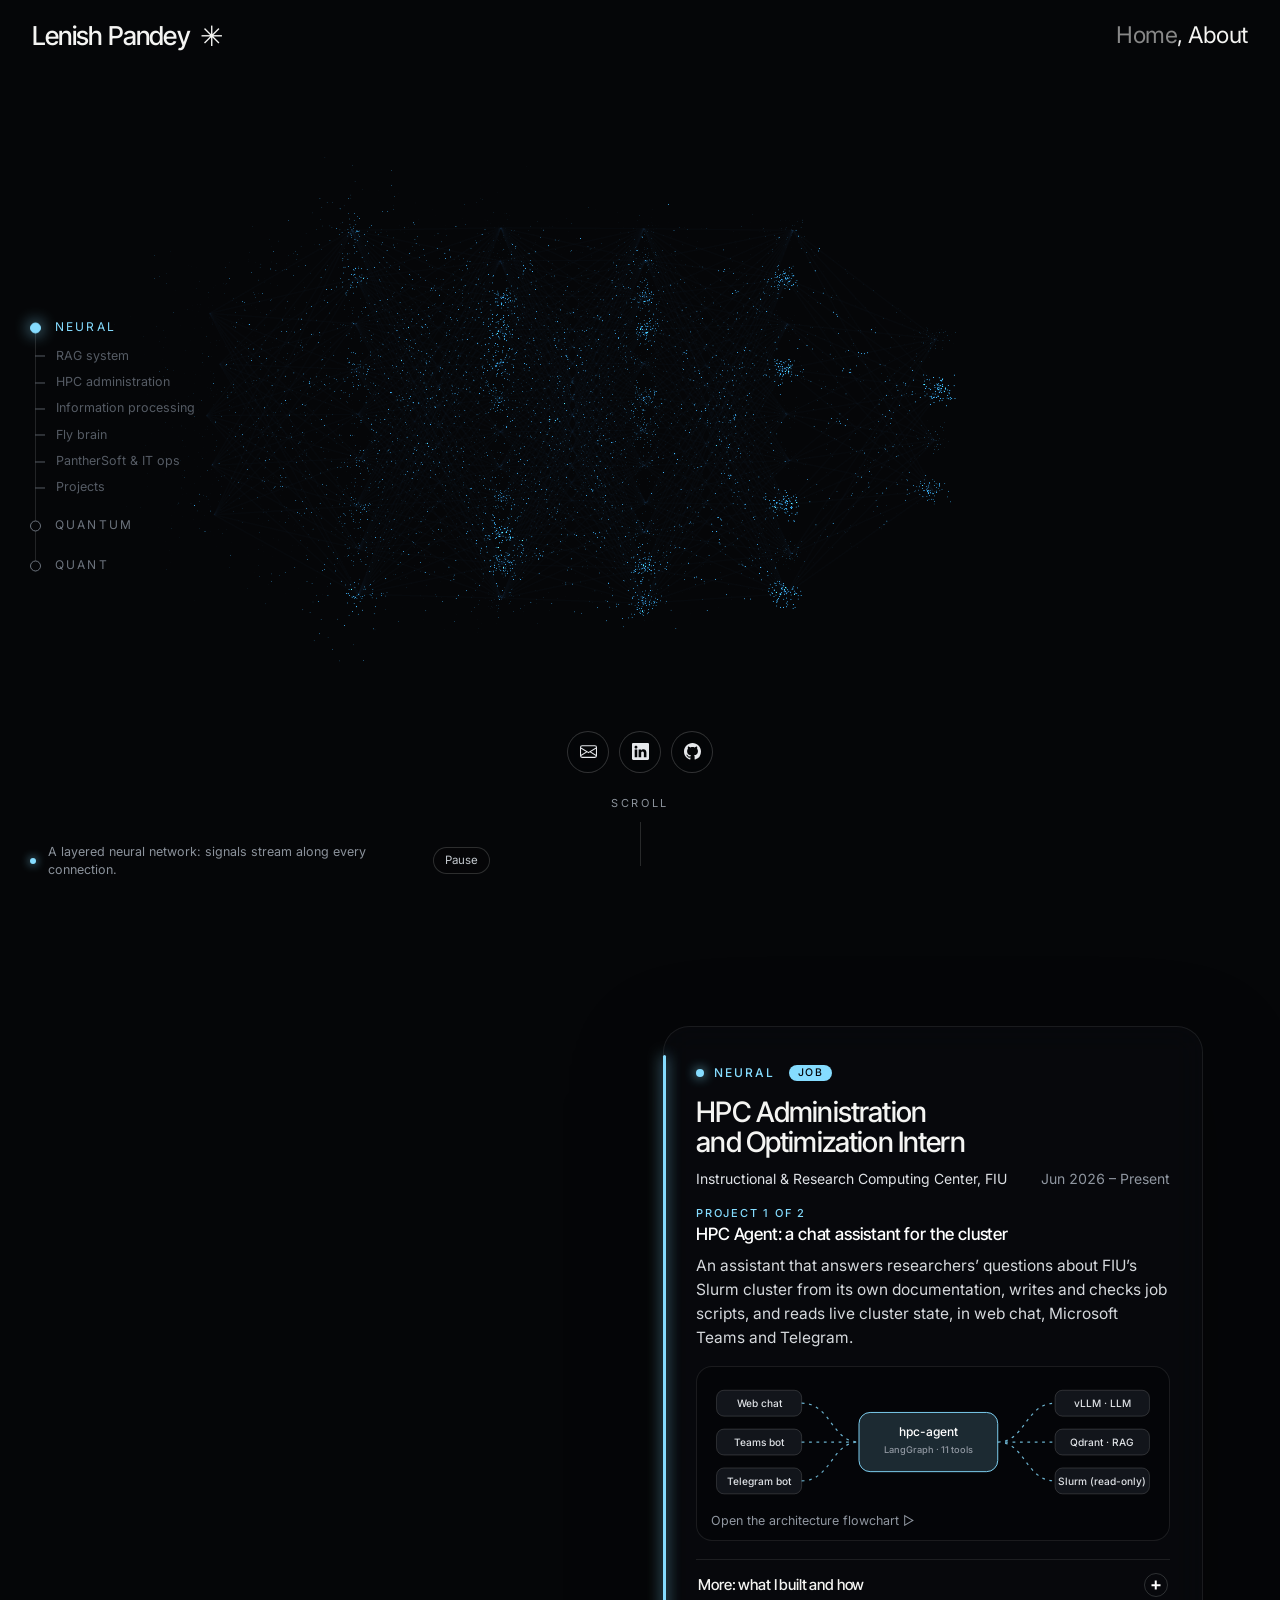
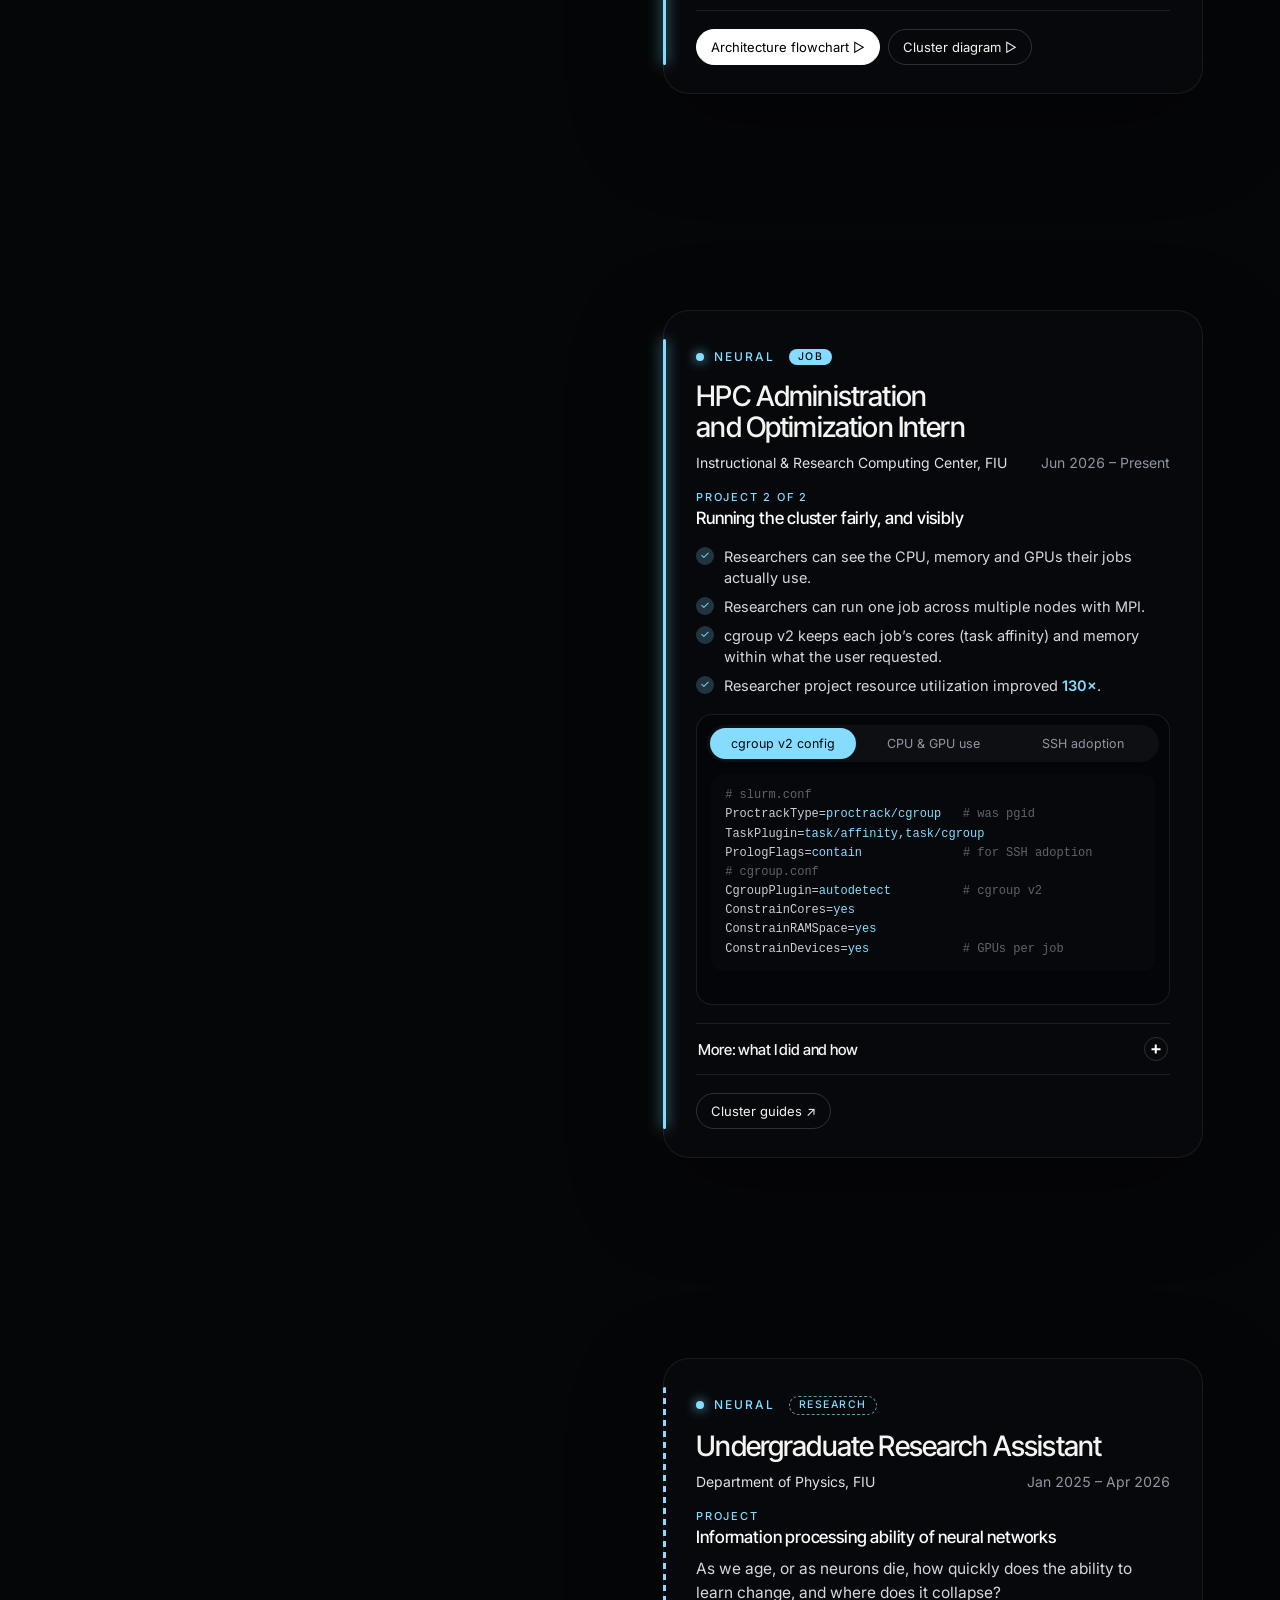
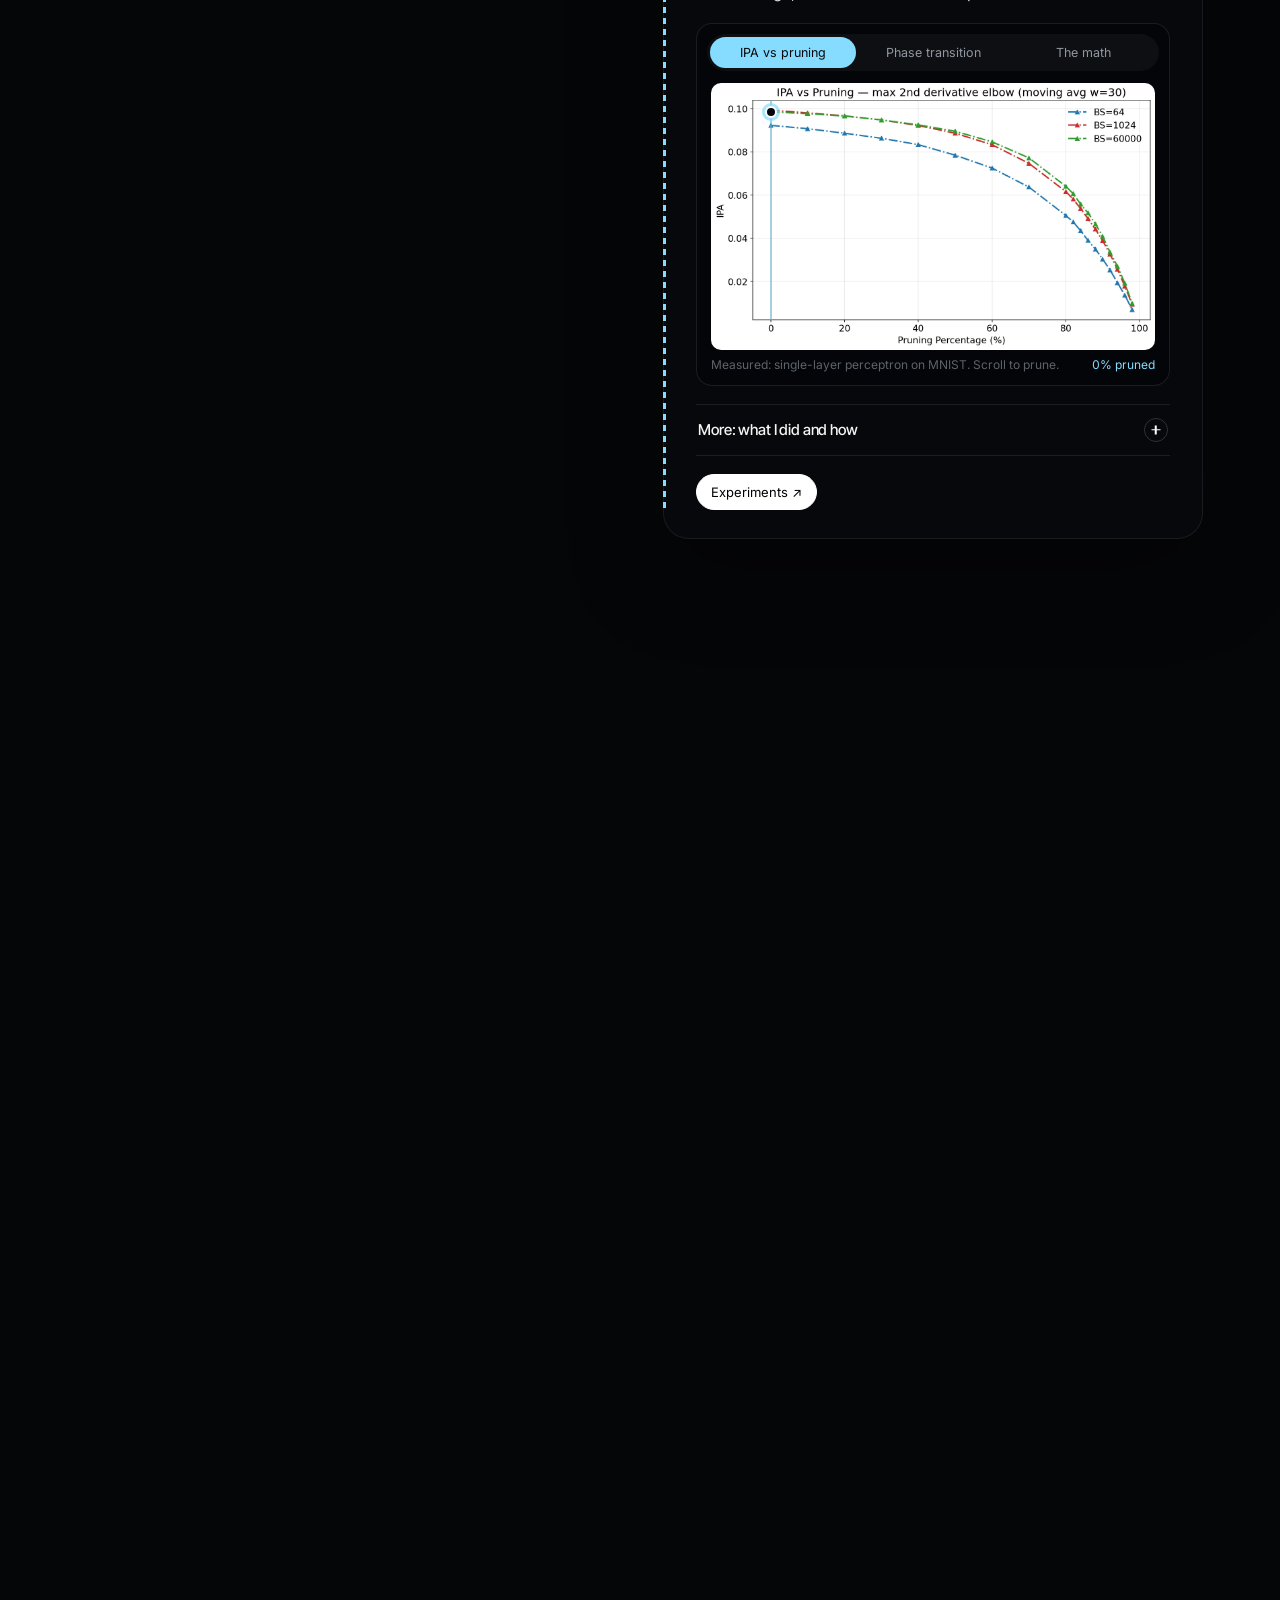
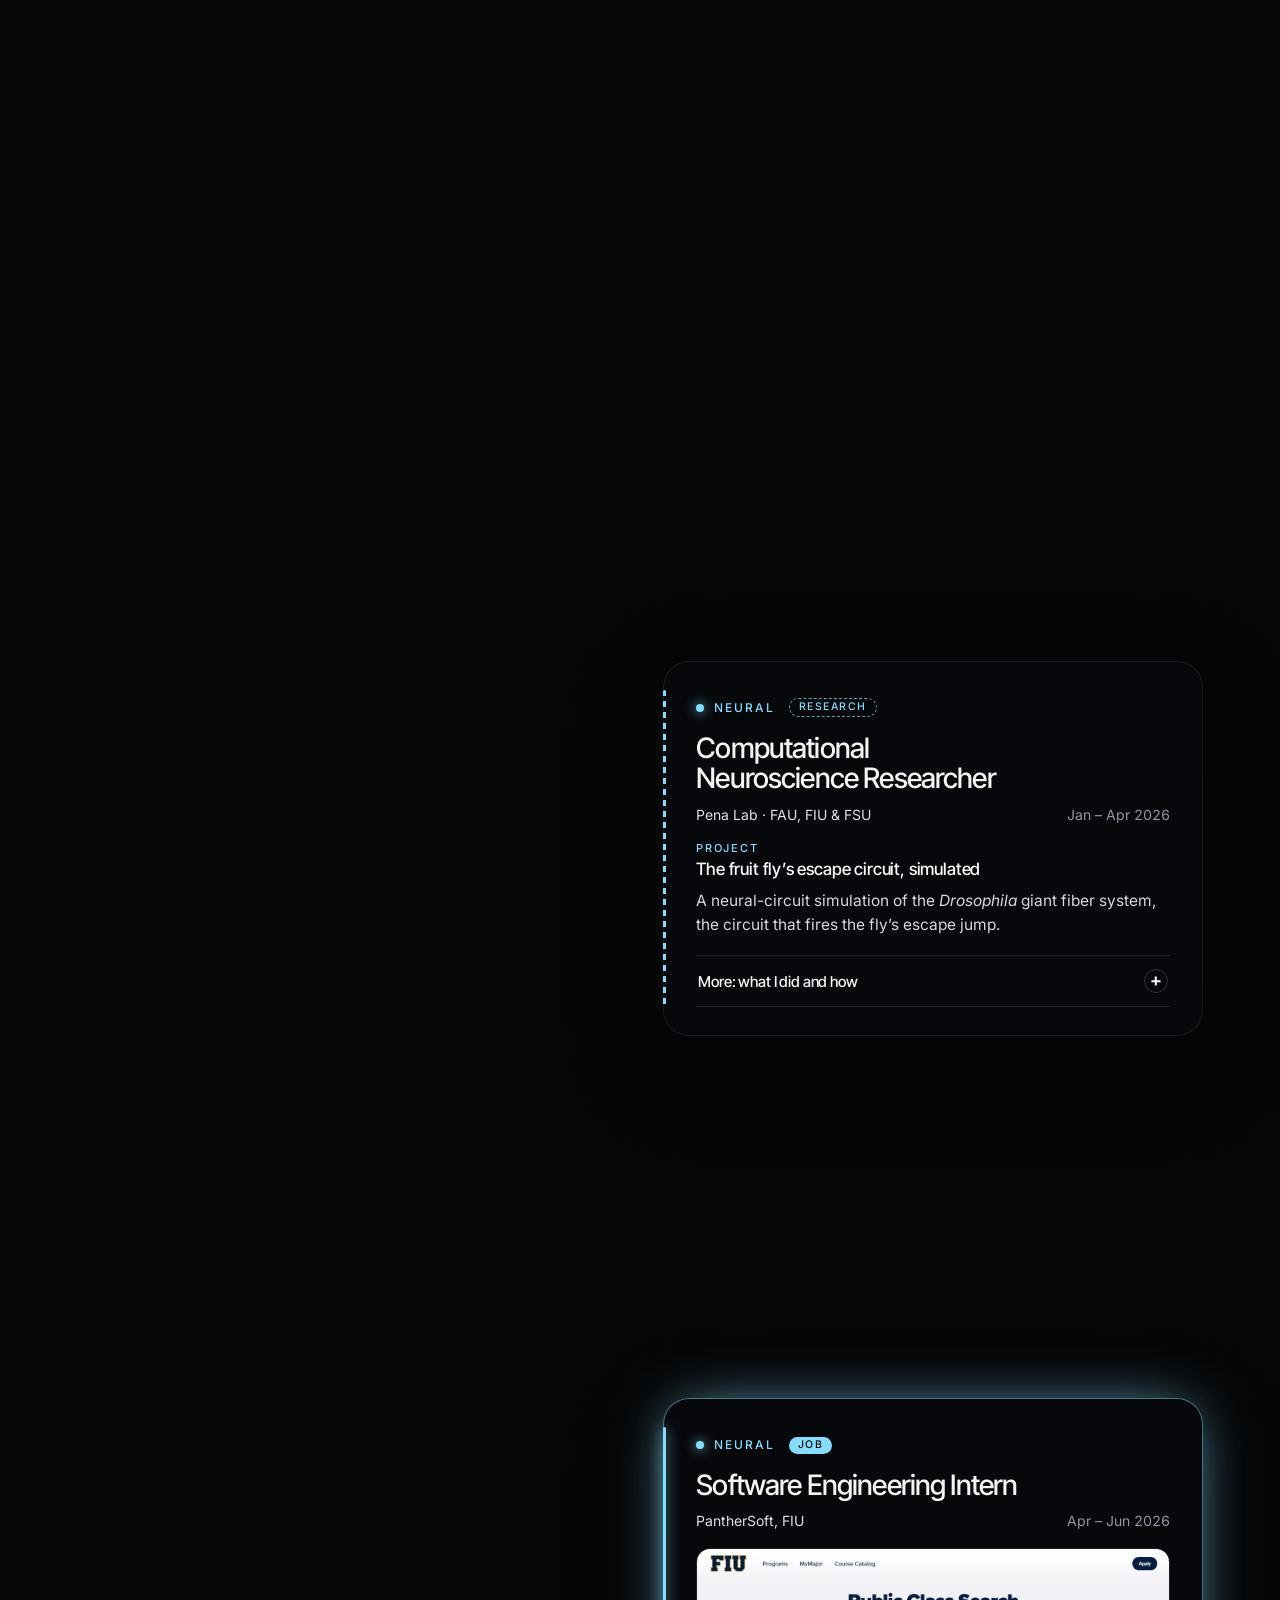
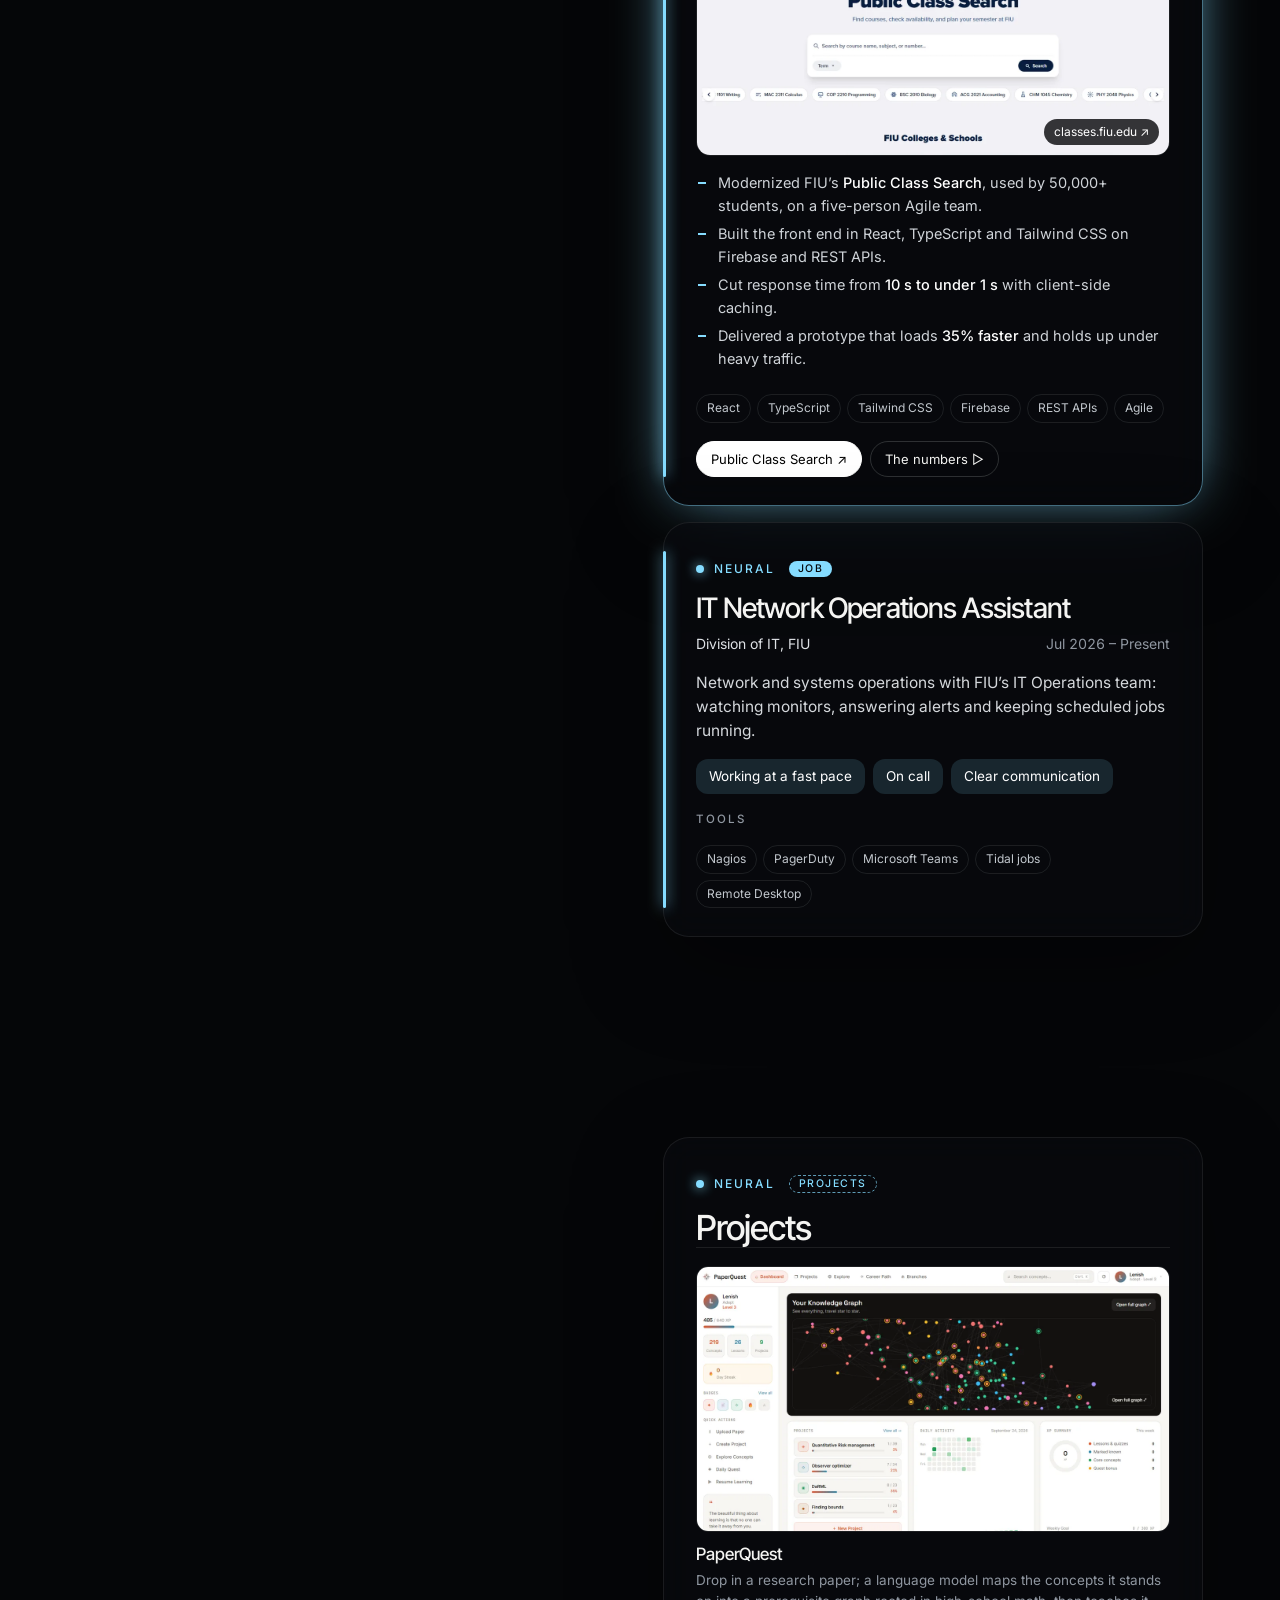
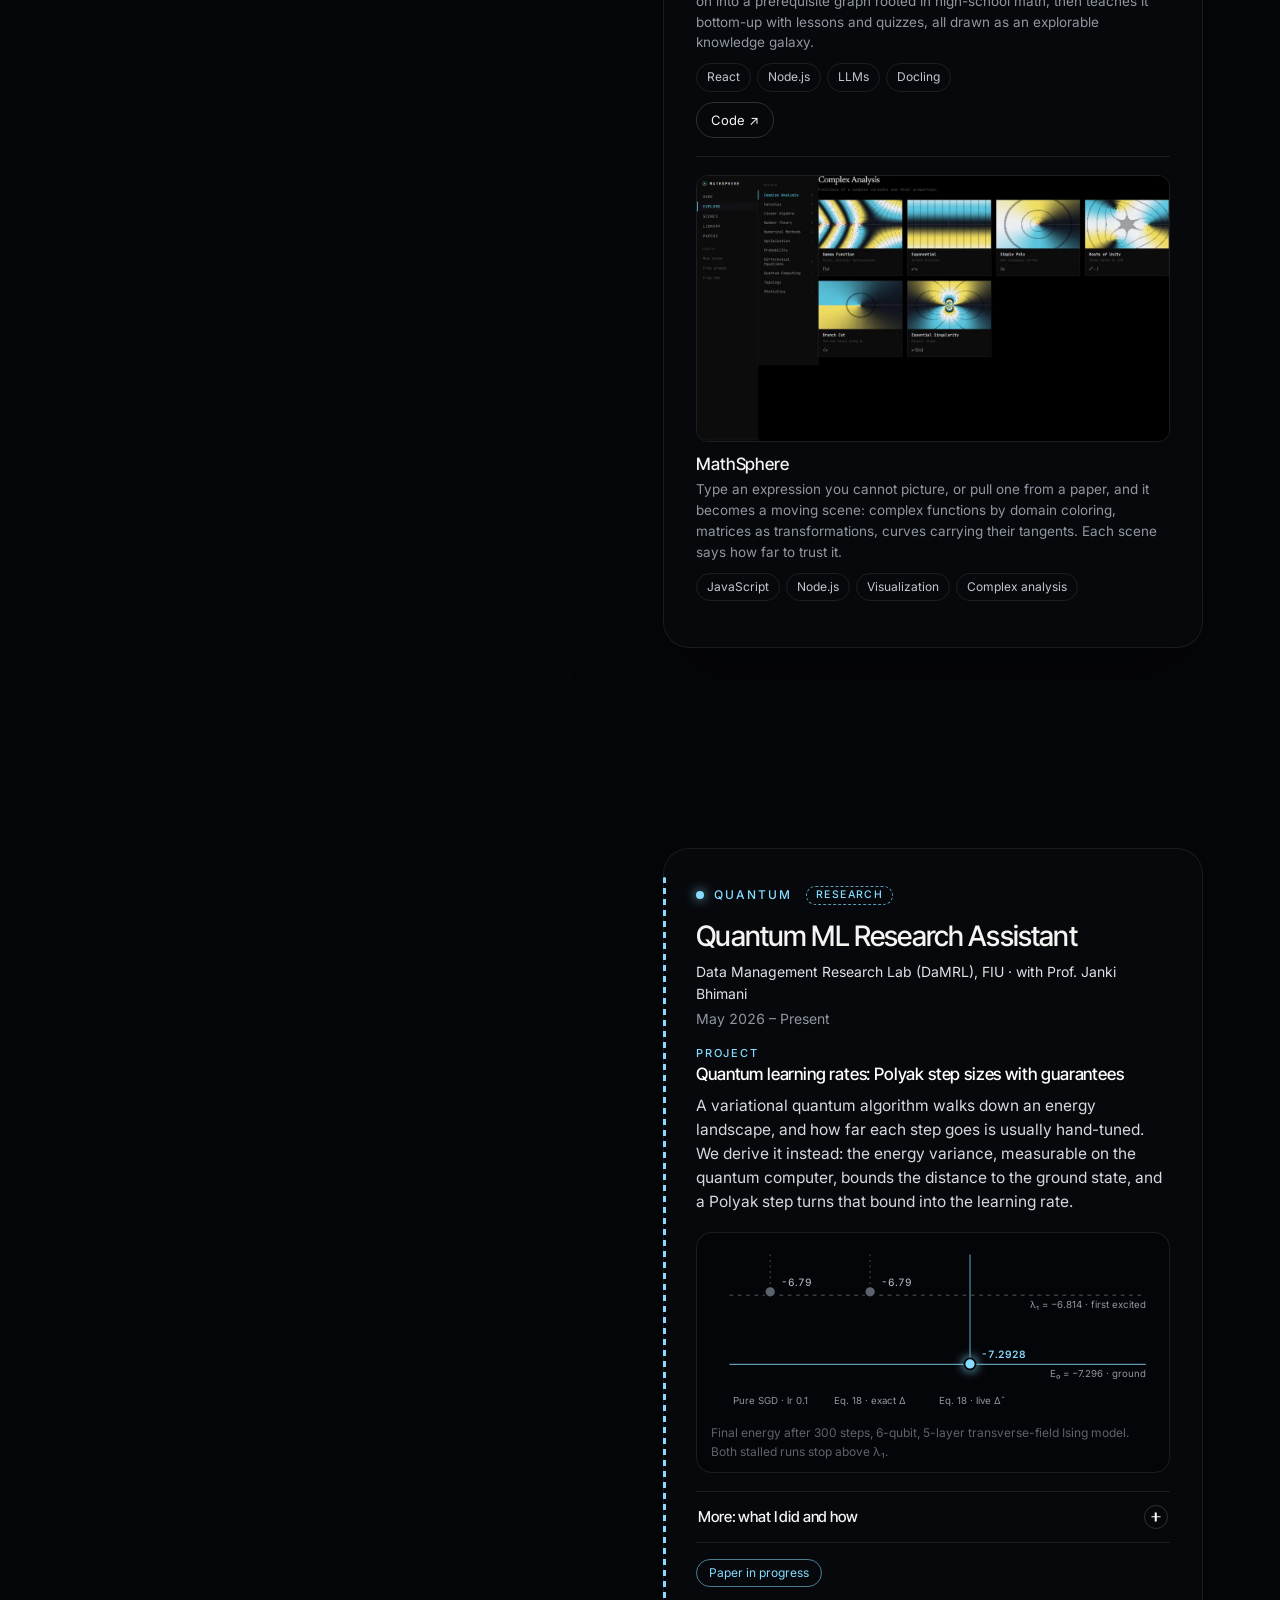
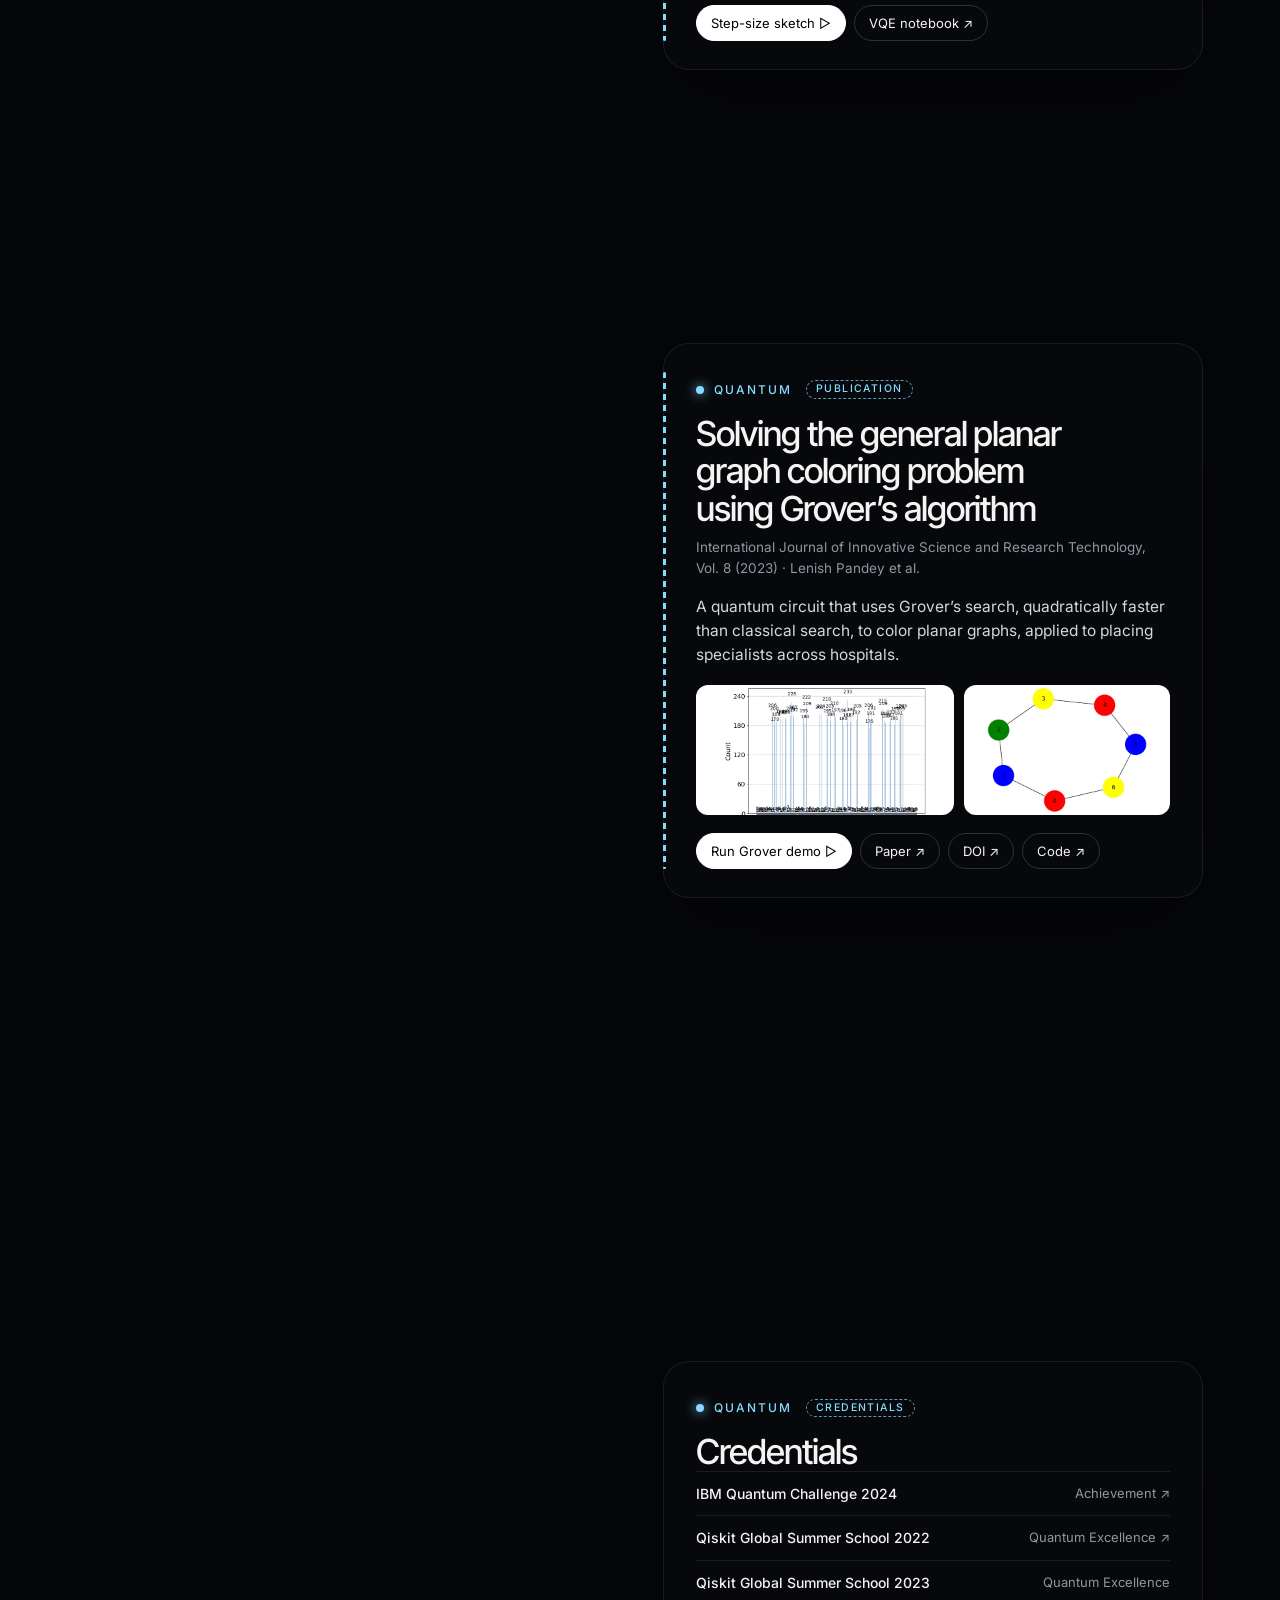
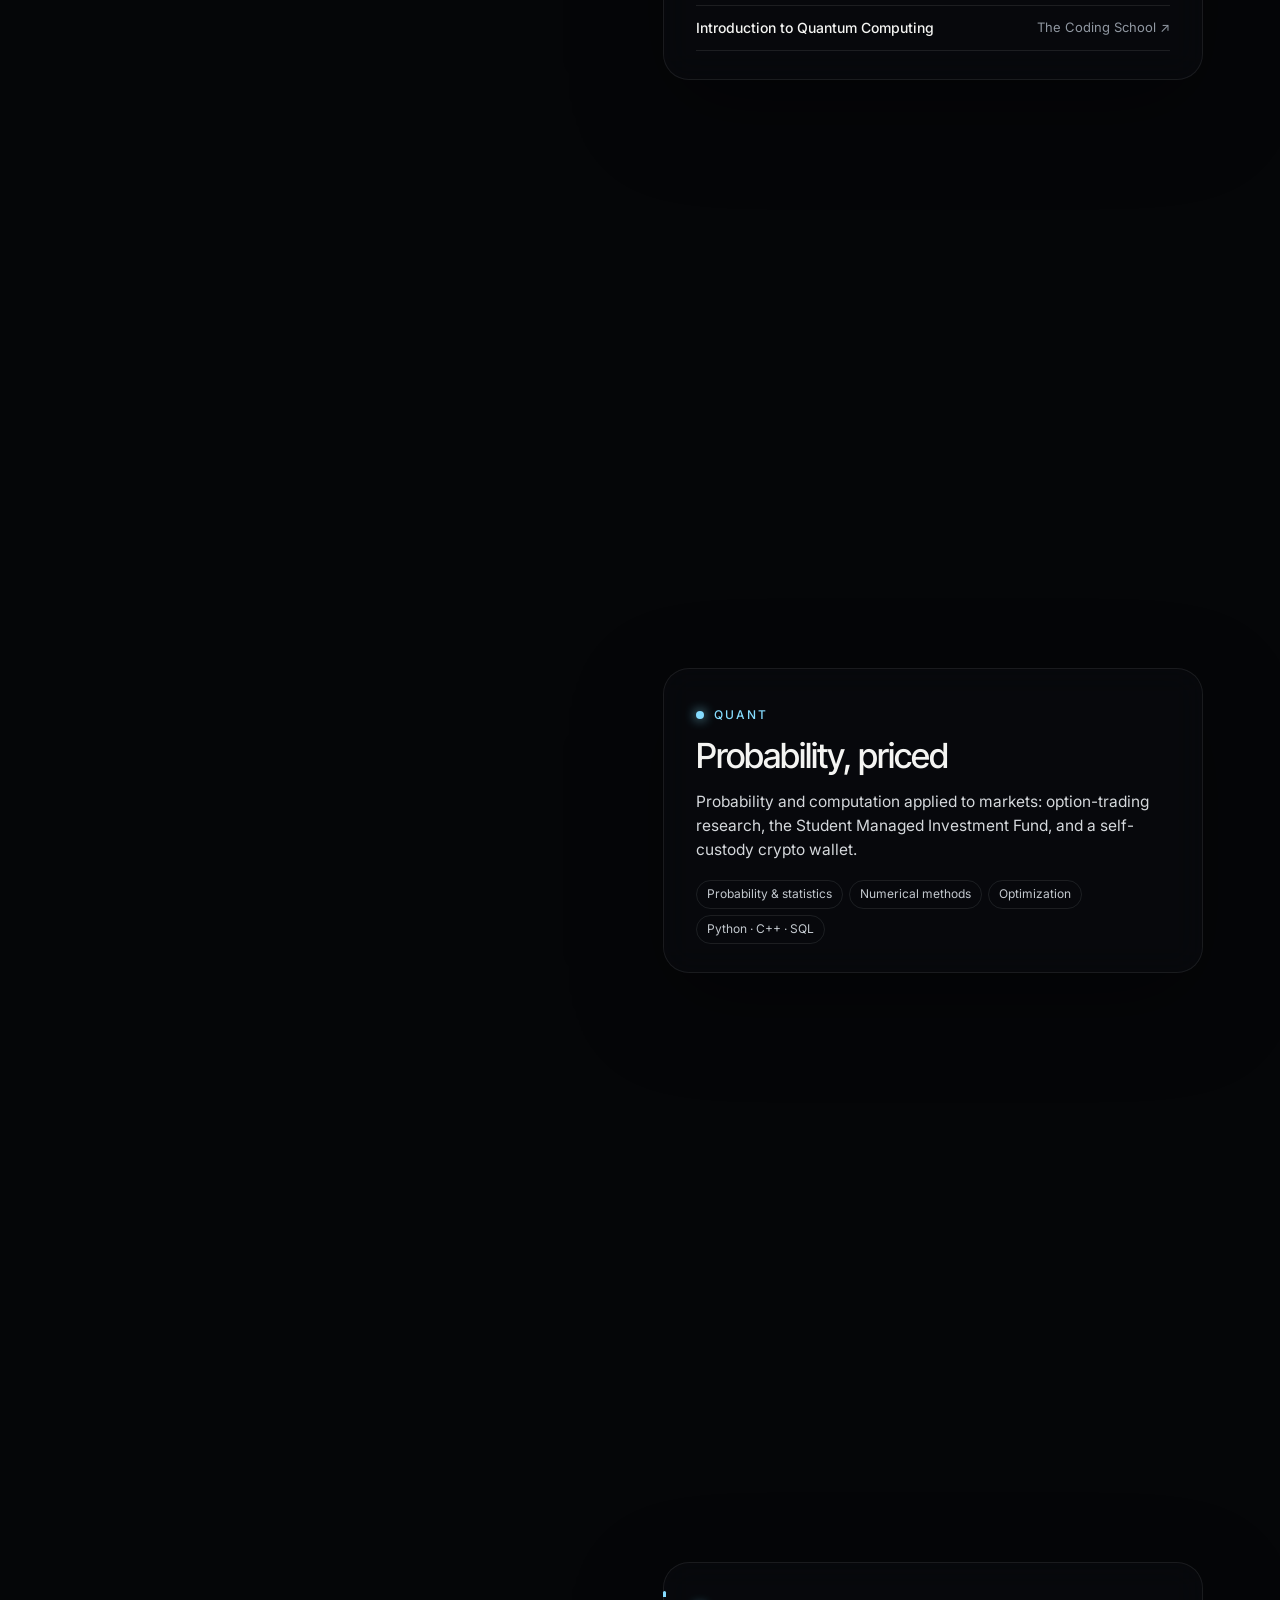
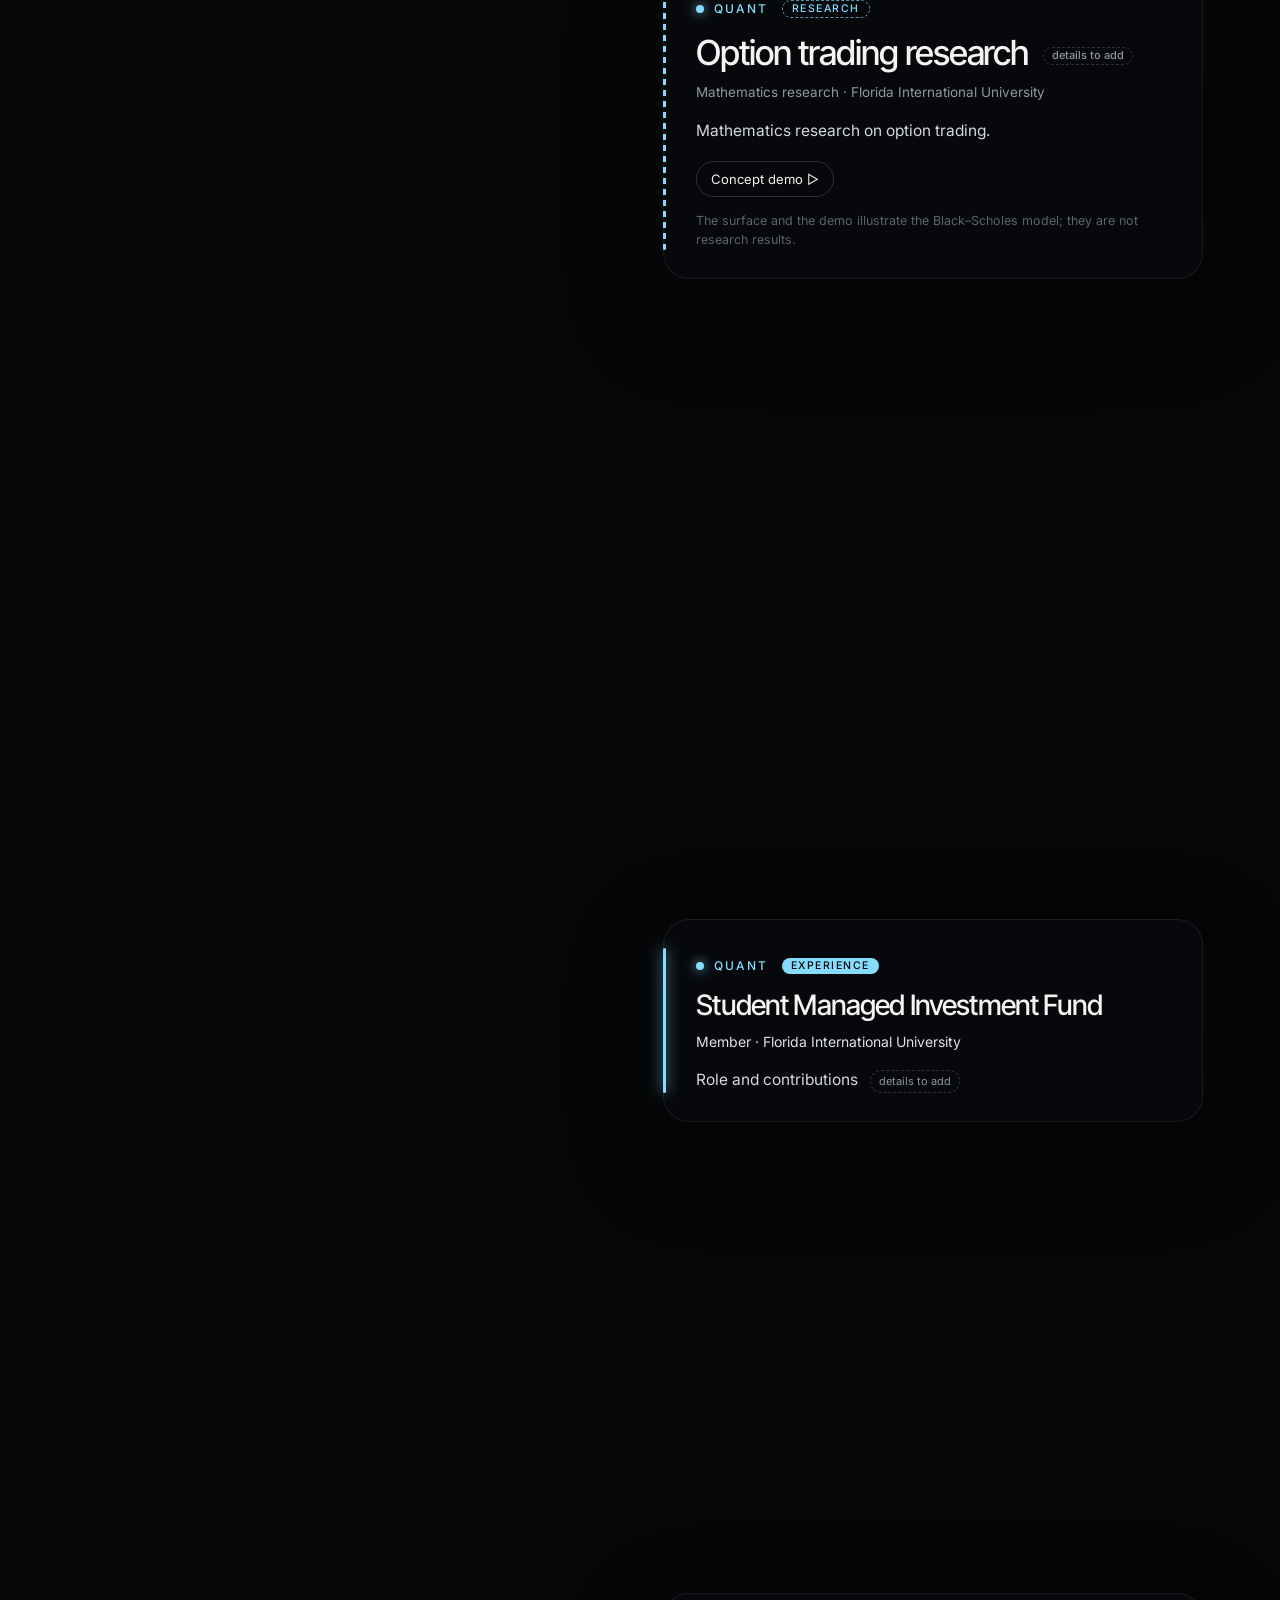
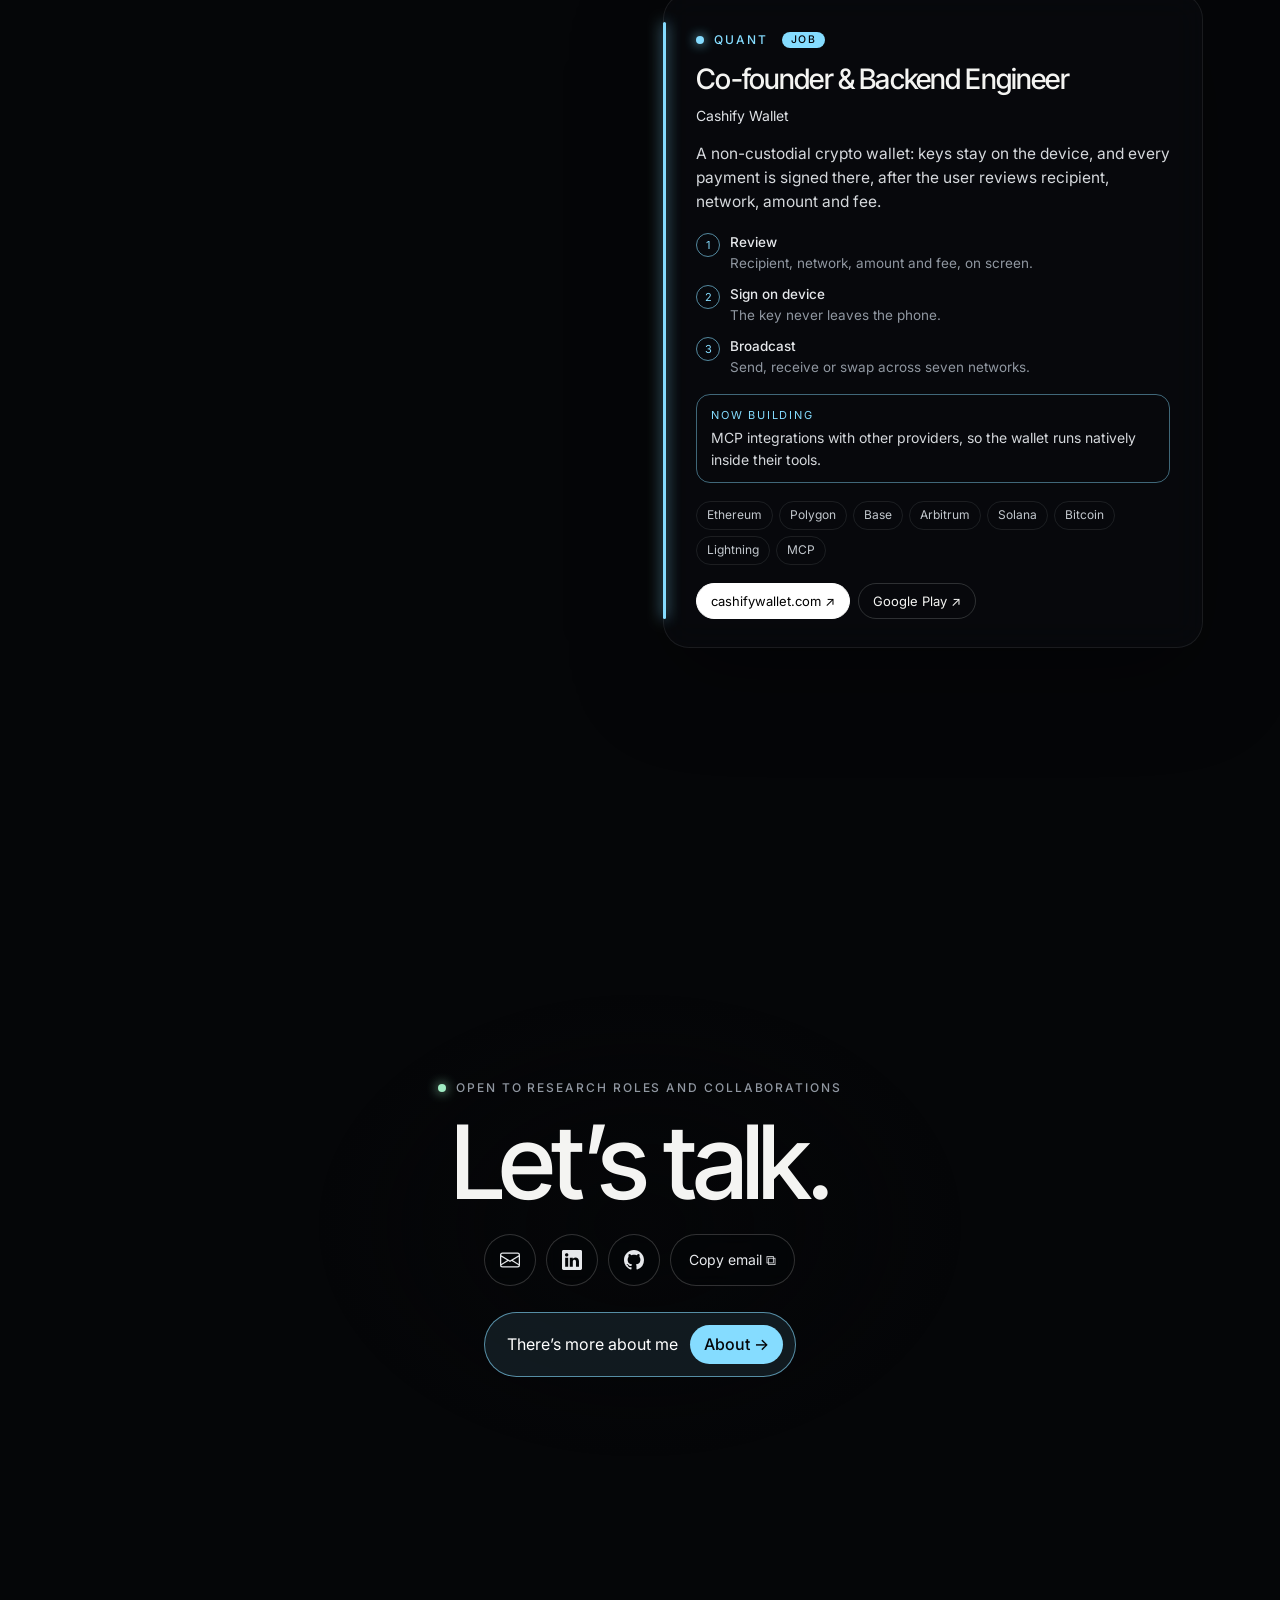
==== commit 1d5b9c5f: "Expand portfolio experience cards and research visualizations" ====
--- a/index.html
+++ b/index.html
@@ -5,12 +5,17 @@
   <meta name="description" content="Lenish Pandey — mathematics student at FIU working across neural networks, quantum computing, and quantitative research.">
   <title>Lenish Pandey — Neural, Quantum &amp; Quant</title>
   <link rel="icon" href="assets/favicon.svg" type="image/svg+xml">
-  <link rel="stylesheet" href="app.css?v=20260925">
-  <link rel="stylesheet" href="story.css?v=20260925">
-  <script src="viz.js?v=20260925" defer></script><script src="app.js?v=20260925" defer></script>
-  <script src="story.js?v=20260925" type="module"></script>
+  <link rel="stylesheet" href="app.css?v=20260926">
+  <link rel="stylesheet" href="story.css?v=20260926">
+  <script src="viz.js?v=20260926" defer></script><script src="app.js?v=20260926" defer></script>
+  <script src="story.js?v=20260926" type="module"></script>
 </head>
 <body class="story" data-field="neural">
+  <svg class="sprite" aria-hidden="true">
+    <symbol id="i-mail" viewBox="0 0 16 16"><path d="M0 4a2 2 0 012-2h12a2 2 0 012 2v8a2 2 0 01-2 2H2a2 2 0 01-2-2V4zm2-1a1 1 0 00-1 1v.217l7 4.2 7-4.2V4a1 1 0 00-1-1H2zm13 2.383l-4.708 2.825L15 11.105V5.383zm-.034 6.876l-5.64-3.471L8 9.583l-1.326-.795-5.64 3.47A1 1 0 002 13h12a1 1 0 00.966-.741zM1 11.105l4.708-2.897L1 5.383v5.722z"/></symbol>
+    <symbol id="i-in" viewBox="0 0 16 16"><path d="M0 1.146C0 .513.526 0 1.175 0h13.65C15.474 0 16 .513 16 1.146v13.708c0 .633-.526 1.146-1.175 1.146H1.175C.526 16 0 15.487 0 14.854V1.146zm4.943 12.248V6.169H2.542v7.225h2.401zm-1.2-8.212c.837 0 1.358-.554 1.358-1.248-.015-.709-.52-1.248-1.342-1.248-.822 0-1.359.54-1.359 1.248 0 .694.521 1.248 1.327 1.248h.016zm4.908 8.212V9.359c0-.216.016-.432.08-.586.173-.431.568-.878 1.232-.878.869 0 1.216.662 1.216 1.634v3.865h2.401V9.25c0-2.22-1.184-3.252-2.764-3.252-1.274 0-1.845.7-2.165 1.193v.025h-.016l.016-.025V6.169h-2.4c.03.678 0 7.225 0 7.225h2.4z"/></symbol>
+    <symbol id="i-gh" viewBox="0 0 16 16"><path d="M8 0C3.58 0 0 3.58 0 8c0 3.54 2.29 6.53 5.47 7.59.4.07.55-.17.55-.38 0-.19-.01-.82-.01-1.49-2.01.37-2.53-.49-2.69-.94-.09-.23-.48-.94-.82-1.13-.28-.15-.68-.52-.01-.53.63-.01 1.08.58 1.23.82.72 1.21 1.87.87 2.33.66.07-.52.28-.87.51-1.07-1.78-.2-3.64-.89-3.64-3.95 0-.87.31-1.59.82-2.15-.08-.2-.36-1.02.08-2.12 0 0 .67-.21 2.2.82.64-.18 1.32-.27 2-.27.68 0 1.36.09 2 .27 1.53-1.04 2.2-.82 2.2-.82.44 1.1.16 1.92.08 2.12.51.56.82 1.27.82 2.15 0 3.07-1.87 3.75-3.65 3.95.29.25.54.73.54 1.48 0 1.07-.01 1.93-.01 2.2 0 .21.15.46.55.38A8.013 8.013 0 0016 8c0-4.42-3.58-8-8-8z"/></symbol>
+  </svg>
   <a class="skip-link" href="#neural">Skip to work</a>
   <canvas id="particles" aria-hidden="true"></canvas>
   <div class="shade" aria-hidden="true"></div>
@@ -18,23 +23,22 @@
   <header class="nav" id="nav">
     <a class="logo" href="index.html" aria-label="Lenish Pandey, home">Lenish Pandey<span aria-hidden="true">✳︎</span></a>
     <nav class="nav-links" aria-label="Main"><a href="index.html" aria-current="page">Home</a>, <a href="about.html">About</a></nav>
-    <a class="nav-cta" href="#contact">Get in touch</a>
     <button class="burger" aria-label="Open menu" aria-expanded="false" aria-controls="menu"><i></i><i></i><i></i></button>
   </header>
-  <div class="menu" id="menu"><a href="index.html">Home</a><a href="about.html">About</a><a href="#contact">Get in touch</a></div>
+  <div class="menu" id="menu"><a href="index.html">Home</a><a href="about.html">About</a></div>
 
   <!-- Field rail: where you are in the story. Desktop: left edge with each field's steps; phones: a strip under the nav. -->
   <nav class="rail" aria-label="Fields">
     <ol>
       <li data-chapter="neural"><a class="ch" href="#neural"><i></i><span>Neural</span></a>
         <div class="steps"><ol>
-          <li><a href="#rag">RAG system</a></li><li><a href="#hpc">HPC configuration</a></li><li><a href="#ipa">Information processing</a></li>
-          <li><a href="#neuro">Fly brain</a></li><li><a href="#roles">Software &amp; networks</a></li><li><a href="#projects">Projects</a></li>
+          <li><a href="#rag">RAG system</a></li><li><a href="#hpc">HPC administration</a></li><li><a href="#ipa">Information processing</a></li>
+          <li><a href="#neuro">Fly brain</a></li><li><a href="#roles">PantherSoft &amp; IT ops</a></li><li><a href="#projects">Projects</a></li>
         </ol></div></li>
       <li data-chapter="quantum"><a class="ch" href="#quantum"><i></i><span>Quantum</span></a>
-        <div class="steps"><ol><li><a href="#quantum">The experiment</a></li><li><a href="#vqe">VQE</a></li><li><a href="#grover">Grover coloring</a></li></ol></div></li>
+        <div class="steps"><ol><li><a href="#quantum">Learning rates</a></li><li><a href="#grover">Grover coloring</a></li><li><a href="#credentials">Credentials</a></li></ol></div></li>
       <li data-chapter="quant"><a class="ch" href="#quant"><i></i><span>Quant</span></a>
-        <div class="steps"><ol><li><a href="#quant">Markets</a></li><li><a href="#options">Option trading</a></li><li><a href="#cashify">Cashify wallet</a></li></ol></div></li>
+        <div class="steps"><ol><li><a href="#quant">Markets</a></li><li><a href="#options">Option trading</a></li><li><a href="#smif">Investment fund</a></li><li><a href="#cashify">Cashify wallet</a></li></ol></div></li>
     </ol>
   </nav>
 
@@ -43,82 +47,143 @@
   <main>
     <section class="step hero-step" data-form="neural.constellation" data-frame="hero" data-caption="A layered neural network: signals stream along every connection." aria-labelledby="hero-title">
       <h1 id="hero-title" class="sr-only">Lenish Pandey — neural networks, quantum computing and quantitative research</h1>
-      <a class="scroll-cue" href="#rag"><span>Scroll</span><i aria-hidden="true"></i></a>
+      <div class="hero-foot">
+        <div class="icons" aria-label="Contact">
+          <a class="icon" href="mailto:lenishpandeynepal@gmail.com" aria-label="Email"><svg><use href="#i-mail"/></svg></a>
+          <a class="icon" href="https://www.linkedin.com/in/lenish-pandey-830720214/" target="_blank" rel="noopener noreferrer" aria-label="LinkedIn"><svg><use href="#i-in"/></svg></a>
+          <a class="icon" href="https://github.com/lenishu" target="_blank" rel="noopener noreferrer" aria-label="GitHub"><svg><use href="#i-gh"/></svg></a>
+        </div>
+        <a class="scroll-cue" href="#rag"><span>Scroll</span><i aria-hidden="true"></i></a>
+      </div>
     </section>
 
     <!-- ============================== NEURAL ============================== -->
     <div class="chapter" id="neural" data-chapter="neural">
       <section class="step" id="rag" data-form="neural.rag" data-caption="RAG pipeline: documents are chunked and embedded; a question retrieves its nearest passages; the model answers from them.">
-        <article class="card">
-          <p class="kicker">Neural · Experience</p>
-          <h2>HPC Administration and Optimization Intern</h2>
-          <p class="meta">Instructional Research &amp; Computing Center, FIU · Jun 2026 – Present</p>
-          <div class="highlight">
-            <p class="tag">Project 1 of 2 · RAG system</p>
-            <h3>A chat assistant for the cluster</h3>
-            <p>A retrieval-augmented system that answers researchers’ questions about the HPC architecture from its own documentation.</p>
-            <div class="acc-group">
-              <div class="acc"><button type="button" aria-expanded="false">How it works<span class="plus" aria-hidden="true"></span></button>
-                <div class="acc-body"><div><ol class="flow"><li><b>Chunk &amp; embed</b>Documentation is split into passages and embedded into a vector store.</li><li><b>Retrieve</b>A question is embedded and its nearest passages are pulled back.</li><li><b>Answer</b>The language model answers from those passages.</li></ol></div></div></div>
+        <article class="card job">
+          <p class="kicker">Neural <span class="type">Job</span></p>
+          <header class="role">
+            <h2>HPC Administration and Optimization Intern</h2>
+            <p class="where"><span>Instructional &amp; Research Computing Center, FIU</span><span>Jun 2026 – Present</span></p>
+          </header>
+          <p class="project"><span>Project 1 of 2</span>HPC Agent: a chat assistant for the cluster</p>
+          <p class="lead">An assistant that answers researchers’ questions about FIU’s Slurm cluster from its own documentation, writes and checks job scripts, and reads live cluster state, in web chat, Microsoft Teams and Telegram.</p>
+          <button type="button" class="arch-thumb" data-demo="architecture" aria-label="Open the architecture flowchart">
+            <svg viewBox="0 0 480 132" aria-hidden="true">
+              <g class="at-col"><rect x="6" y="10" width="92" height="28" rx="8"/><text x="52" y="28">Web chat</text><rect x="6" y="52" width="92" height="28" rx="8"/><text x="52" y="70">Teams bot</text><rect x="6" y="94" width="92" height="28" rx="8"/><text x="52" y="112">Telegram bot</text></g>
+              <path class="at-wire" d="M98 24 C 130 24, 130 66, 160 66 M98 66 H160 M98 108 C 130 108, 130 66, 160 66"/>
+              <g class="at-core"><rect x="160" y="34" width="150" height="64" rx="12"/><text x="235" y="60">hpc-agent</text><text class="at-sub" x="235" y="78">LangGraph · 11 tools</text></g>
+              <path class="at-wire" d="M310 66 C 340 66, 340 24, 372 24 M310 66 H372 M310 66 C 340 66, 340 108, 372 108"/>
+              <g class="at-col"><rect x="372" y="10" width="102" height="28" rx="8"/><text x="423" y="28">vLLM · LLM</text><rect x="372" y="52" width="102" height="28" rx="8"/><text x="423" y="70">Qdrant · RAG</text><rect x="372" y="94" width="102" height="28" rx="8"/><text x="423" y="112">Slurm (read-only)</text></g>
+            </svg>
+            <span>Open the architecture flowchart ▷</span>
+          </button>
+          <div class="acc more"><button type="button" aria-expanded="false">More: what I built and how<span class="plus" aria-hidden="true"></span></button>
+            <div class="acc-body"><div>
+              <h4 class="sub">What I did and how</h4>
+              <ul class="points">
+                <li>Built an OpenAI-compatible API (FastAPI) around <b>gpt-oss-120b</b> served by vLLM, driven by a LangGraph tool-calling loop.</li>
+                <li>Ingested the cluster documentation into <b>Qdrant</b>: paragraph-aware 512-character chunks, <b>nomic-embed-text</b> vector embeddings, top-5 passages per question.</li>
+                <li>Wrote 11 tools: generate and validate Slurm scripts against real partitions, QoS and GPU limits; diagnose job errors; query the cluster live (sinfo, squeue, sacct, quotas) over allowlisted, read-only SSH.</li>
+                <li>Shipped a <b>Microsoft Teams bot</b> (M365 Agents SDK, Adaptive Cards for tables and scripts) and a <b>Telegram bot</b> as thin adapters; a 👍 writes the answer back into the knowledge base.</li>
+                <li>Deployed every component as its own workload on Kubernetes.</li>
+              </ul>
+              <h4 class="sub">By the numbers</h4>
+              <div class="metrics three"><div class="metric"><b>3</b><span>channels: web, Teams, Telegram</span></div><div class="metric"><b>11</b><span>tools the model can call</span></div><div class="metric"><b>0</b><span>write paths to the cluster</span></div></div>
+              <h4 class="sub">Skills &amp; tools</h4>
+              <div class="chips"><span>RAG</span><span>Vector embeddings</span><span>Qdrant</span><span>Oracle</span><span>LLMs</span><span>vLLM</span><span>LangGraph</span><span>FastAPI</span><span>Microsoft Teams bot</span><span>Telegram bot</span><span>Kubernetes</span></div>
+            </div></div></div>
+          <div class="links"><button class="link-pill primary" data-demo="architecture">Architecture flowchart ▷</button><button class="link-pill" data-demo="hpc">Cluster diagram ▷</button></div>
+        </article>
+      </section>
+
+      <section class="step" id="hpc" data-form="neural.hpc" data-caption="HPC cluster: racks of compute blades running jobs, leaf and spine switches, MPI traffic between blades.">
+        <article class="card job">
+          <p class="kicker">Neural <span class="type">Job</span></p>
+          <header class="role">
+            <h2>HPC Administration and Optimization Intern</h2>
+            <p class="where"><span>Instructional &amp; Research Computing Center, FIU</span><span>Jun 2026 – Present</span></p>
+          </header>
+          <p class="project"><span>Project 2 of 2</span>Running the cluster fairly, and visibly</p>
+          <ul class="outcomes">
+            <li>Researchers can see the CPU, memory and GPUs their jobs actually use.</li>
+            <li>Researchers can run one job across multiple nodes with MPI.</li>
+            <li>cgroup v2 keeps each job’s cores (task affinity) and memory within what the user requested.</li>
+            <li>Researcher project resource utilization improved <b>130×</b>.</li>
+          </ul>
+          <figure class="fig">
+            <div class="fig-tabs" role="tablist" aria-label="Cluster configuration">
+              <button type="button" role="tab" id="tab-cgroup" aria-controls="panel-cgroup" aria-selected="true">cgroup v2 config</button>
+              <button type="button" role="tab" id="tab-usage" aria-controls="panel-usage" aria-selected="false" tabindex="-1">CPU &amp; GPU use</button>
+              <button type="button" role="tab" id="tab-adopt" aria-controls="panel-adopt" aria-selected="false" tabindex="-1">SSH adoption</button>
             </div>
-          </div>
-          <div class="chips"><span>RAG</span><span>Embeddings</span><span>Vector search</span><span>LLMs</span></div>
-        </article>
-      </section>
-
-      <section class="step" id="hpc" data-form="neural.hpc" data-caption="HPC cluster: racks of compute blades running jobs, leaf and spine switches, MPI traffic between blades.">
-        <article class="card">
-          <p class="kicker">Neural · Experience</p>
-          <h2>HPC configuration</h2>
-          <p class="meta">Project 2 of 2 · HPC Administration and Optimization Intern</p>
-          <p class="lead">Keeping a research cluster fast and fair. Select an item; the cluster on the left shows it.</p>
-          <div class="acc-group" data-focus-form="neural.hpc">
-            <div class="acc" data-focus="rag"><button type="button" aria-expanded="false">RAG assistant<span class="plus" aria-hidden="true"></span></button>
-              <div class="acc-body"><div><p>The retrieval-augmented chat system from project 1, answering questions about the cluster.</p></div></div></div>
-            <div class="acc"><button type="button" aria-expanded="false">Microsoft bot<span class="plus" aria-hidden="true"></span></button>
-              <div class="acc-body"><div><p><span class="pending">details to add</span></p></div></div></div>
-            <div class="acc" data-focus="optimize"><button type="button" aria-expanded="false">Optimizing code for resources<span class="plus" aria-hidden="true"></span></button>
-              <div class="acc-body"><div><p>Tuning code so jobs make full use of the CPUs, memory and GPUs they request, rather than leaving allocated hardware idle.</p></div></div></div>
-            <div class="acc" data-focus="mpi"><button type="button" aria-expanded="false">MPI<span class="plus" aria-hidden="true"></span></button>
-              <div class="acc-body"><div><p>Enabling MPI-based parallel workflows: one job spread across many nodes that exchange messages over the interconnect.</p></div></div></div>
-            <div class="acc" data-focus="cgroup"><button type="button" aria-expanded="false">Migrating to cgroup v2<span class="plus" aria-hidden="true"></span></button>
-              <div class="acc-body"><div><p>Moving resource control to the Linux kernel’s cgroup v2 hierarchy, so each job is held to the CPUs and memory it was allocated.</p></div></div></div>
-            <div class="acc"><button type="button" aria-expanded="false">Slurm &amp; xCAT operations<span class="plus" aria-hidden="true"></span></button>
-              <div class="acc-body"><div><p>Cluster operations with Slurm scheduling and xCAT provisioning, supporting research computing and AI/ML inference.</p></div></div></div>
-          </div>
-          <div class="links"><button class="link-pill" data-demo="hpc">Cluster diagram ▷</button><a class="link-pill" href="https://github.com/lenishu/HPC-IRCC" target="_blank" rel="noopener noreferrer">Cluster guides ↗</a></div>
+            <div class="fig-panels">
+              <div role="tabpanel" id="panel-cgroup" aria-labelledby="tab-cgroup" class="on">
+<pre class="code"><span class="c"># slurm.conf</span>
+ProctrackType=<b>proctrack/cgroup</b>   <span class="c"># was pgid</span>
+TaskPlugin=<b>task/affinity,task/cgroup</b>
+PrologFlags=<b>contain</b>              <span class="c"># for SSH adoption</span>
+<span class="c"># cgroup.conf</span>
+CgroupPlugin=<b>autodetect</b>          <span class="c"># cgroup v2</span>
+ConstrainCores=<b>yes</b>
+ConstrainRAMSpace=<b>yes</b>
+ConstrainDevices=<b>yes</b>             <span class="c"># GPUs per job</span></pre>
+              </div>
+              <div role="tabpanel" id="panel-usage" aria-labelledby="tab-usage"><div class="grafana" data-grafana></div></div>
+              <div role="tabpanel" id="panel-adopt" aria-labelledby="tab-adopt">
+                <ol class="adopt-mini">
+                  <li class="no"><b>No job on the node</b><span>SSH denied</span></li>
+                  <li class="yes"><b>Job running on the node</b><span>SSH allowed, placed inside the job’s cgroup</span></li>
+                  <li class="root"><b>Administrator</b><span>always allowed</span></li>
+                </ol>
+                <button type="button" class="link-pill" data-demo="adopt">pam_slurm_adopt flowchart ▷</button>
+              </div>
+            </div>
+          </figure>
+          <div class="acc more"><button type="button" aria-expanded="false">More: what I did and how<span class="plus" aria-hidden="true"></span></button>
+            <div class="acc-body"><div>
+              <h4 class="sub">What I did and how <small>select one; the cluster on the left shows it</small></h4>
+              <div class="acc-group" data-focus-form="neural.hpc">
+                <div class="acc" data-focus="optimize"><button type="button" aria-expanded="false">Optimizing code for resources<span class="plus" aria-hidden="true"></span></button>
+                  <div class="acc-body"><div><p>Prometheus collects CPU, memory and GPU metrics from every node; Grafana dashboards show each job’s real use next to what it requested, so code and requests can be tuned to match.</p></div></div></div>
+                <div class="acc" data-focus="mpi"><button type="button" aria-expanded="false">MPI<span class="plus" aria-hidden="true"></span></button>
+                  <div class="acc-body"><div><p>Set up OpenMPI workflows so one job spans several nodes. A 16,384 × 16,384 matrix multiply ran 6.1× faster than one core on 8 ranks across 2 nodes, at 76% parallel efficiency.</p><div class="mpi-bars" data-mpi></div></div></div></div>
+                <div class="acc" data-focus="cgroup"><button type="button" aria-expanded="false">cgroup v2 and pam_slurm_adopt<span class="plus" aria-hidden="true"></span></button>
+                  <div class="acc-body"><div><p>Moved Slurm from process-group tracking to cgroup v2 containment, then added pam_slurm_adopt: SSH into a compute node works only while you have a job there, and lands inside that job’s cgroup. Proved it on the test cluster first: rebuilt Slurm with dbus so the cgroup v2 plugin existed, fixed SELinux on the daemons, and wired PAM through an authselect profile.</p></div></div></div>
+                <div class="acc" data-focus="optimize"><button type="button" aria-expanded="false">Slurm &amp; xCAT operations<span class="plus" aria-hidden="true"></span></button>
+                  <div class="acc-body"><div><p>Node provisioning with xCAT and scheduling with Slurm, for research computing and AI/ML inference. The guides I wrote for the cluster:</p><p><a class="link-pill" href="https://github.com/lenishu/HPC-IRCC" target="_blank" rel="noopener noreferrer">Cluster guides ↗</a></p></div></div></div>
+              </div>
+              <h4 class="sub">By the numbers</h4>
+              <div class="metrics three"><div class="metric"><b>130×</b><span>researcher resource utilization</span></div><div class="metric"><b>6.1×</b><span>MPI speedup, 2 nodes</span></div><div class="metric"><b>3</b><span>limits enforced per job: cores, memory, GPUs</span></div></div>
+              <h4 class="sub">Skills &amp; tools</h4>
+              <div class="chips"><span>Slurm</span><span>xCAT</span><span>cgroup v2</span><span>pam_slurm_adopt</span><span>PAM</span><span>OpenMPI</span><span>Prometheus</span><span>Grafana</span><span>Linux</span><span>SELinux</span></div>
+            </div></div></div>
+          <div class="links"><a class="link-pill" href="https://github.com/lenishu/HPC-IRCC" target="_blank" rel="noopener noreferrer">Cluster guides ↗</a></div>
         </article>
       </section>
 
       <section class="step tall" id="ipa" data-form="neural.densenet" data-caption="DenseNet: dense blocks where every layer feeds every later one. Scroll to remove connections at random.">
-        <article class="card">
-          <p class="kicker">Neural · Research</p>
-          <h2>Information processing ability of neural networks</h2>
-          <p class="meta">Deep Learning Research Assistant · Department of Physics, FIU · Jan 2025 – Apr 2026</p>
+        <article class="card research">
+          <p class="kicker">Neural <span class="type">Research</span></p>
+          <header class="role">
+            <h2>Undergraduate Research Assistant</h2>
+            <p class="where"><span>Department of Physics, FIU</span><span>Jan 2025 – Apr 2026</span></p>
+          </header>
+          <p class="project"><span>Project</span>Information processing ability of neural networks</p>
           <p class="lead">As we age, or as neurons die, how quickly does the ability to learn change, and where does it collapse?</p>
-          <ul class="points">
-            <li>Formulated a mathematical foundation for a model’s information processing ability.</li>
-            <li>Visualized and studied the phase transition of neurons with a visualization tool.</li>
-          </ul>
-          <figure class="ipa-fig">
+          <figure class="fig ipa-fig">
             <div class="fig-tabs" role="tablist" aria-label="Information processing ability">
-              <button type="button" role="tab" id="tab-curve" aria-controls="panel-curve" aria-selected="true">Learning curve</button>
+              <button type="button" role="tab" id="tab-curve" aria-controls="panel-curve" aria-selected="true">IPA vs pruning</button>
               <button type="button" role="tab" id="tab-phase" aria-controls="panel-phase" aria-selected="false" tabindex="-1">Phase transition</button>
               <button type="button" role="tab" id="tab-math" aria-controls="panel-math" aria-selected="false" tabindex="-1">The math</button>
             </div>
             <div class="fig-panels">
               <div role="tabpanel" id="panel-curve" aria-labelledby="tab-curve" class="on">
-                <svg viewBox="0 0 320 140" role="img" aria-label="Schematic IPA curve: flat, then a sharp drop in the critical region">
-                  <rect class="crit" x="0" y="10" width="0" height="104"/>
-                  <text class="crit-label" x="0" y="22">critical region</text>
-                  <path class="axis" d="M34 10V114H310"/>
-                  <path class="curve" id="ipa-curve"/>
-                  <path class="curve-done" id="ipa-done"/>
-                  <circle class="dot" id="ipa-dot" r="5" cx="34" cy="40"/>
-                  <text class="lbl" x="30" y="16" text-anchor="end">IPA</text>
-                  <text class="lbl" x="310" y="132" text-anchor="end">connections removed →</text>
-                </svg>
-                <p class="fig-cap"><span>Schematic. Scroll to remove connections.</span><output id="ipa-read">0% removed</output></p>
+                <div class="plot" id="ipa-plot">
+                  <img src="assets/media/ipa-plot.webp" width="1320" height="794" alt="Measured IPA against pruning percentage for batch sizes 64, 1024 and 60,000: IPA falls slowly to about 60% pruned, then drops steeply toward zero near 98%." loading="lazy">
+                  <i class="marker" id="ipa-marker" aria-hidden="true"></i><i class="dot" id="ipa-dot" aria-hidden="true"></i>
+                </div>
+                <p class="fig-cap"><span>Measured: single-layer perceptron on MNIST. Scroll to prune.</span><output id="ipa-read">0% pruned</output></p>
               </div>
               <div role="tabpanel" id="panel-phase" aria-labelledby="tab-phase">
                 <div class="phase-grid">
@@ -137,65 +202,91 @@
               </div>
             </div>
           </figure>
-          <div class="links"><a class="link-pill primary" href="https://github.com/lenishu/physlab" target="_blank" rel="noopener noreferrer">Experiments ↗</a><a class="link-pill" href="https://github.com/lenishu/IPA_using_Densenet" target="_blank" rel="noopener noreferrer">DenseNet code ↗</a></div>
+          <div class="acc more"><button type="button" aria-expanded="false">More: what I did and how<span class="plus" aria-hidden="true"></span></button>
+            <div class="acc-body"><div>
+              <h4 class="sub">What I did and how</h4>
+              <ul class="points">
+                <li>Formulated a mathematical foundation for a model’s information processing ability (IPA): how much loss it removes, divided by how fast it removes it.</li>
+                <li>Pruned networks step by step and measured IPA at each level, locating the elbow where learning collapses with the maximum of a smoothed second derivative.</li>
+                <li>Visualized and studied the phase transition of neurons with a visualization tool, and related it to phase transitions in physics.</li>
+              </ul>
+              <h4 class="sub">By the numbers</h4>
+              <div class="metrics three"><div class="metric"><b>≈80%</b><span>pruned before collapse, single-layer perceptron</span></div><div class="metric"><b>≈90%</b><span>pruned before collapse, CNN</span></div><div class="metric"><b>3</b><span>batch sizes compared: 64 to 60,000</span></div></div>
+              <h4 class="sub">Skills &amp; tools</h4>
+              <div class="chips"><span>Python</span><span>PyTorch</span><span>Scikit-learn</span><span>Optimization methods</span><span>Hyperparameter tuning</span><span>LaTeX</span></div>
+            </div></div></div>
+          <div class="links"><a class="link-pill primary" href="https://github.com/lenishu/physlab" target="_blank" rel="noopener noreferrer">Experiments ↗</a></div>
         </article>
       </section>
 
       <section class="step" id="neuro" data-form="neural.fly" data-caption="Fruit-fly brain after the FlyWire and hemibrain connectome maps: optic lobes, mushroom bodies, the central-complex compass.">
-        <article class="card">
-          <p class="kicker">Neural · Research</p>
-          <h2>Computational neuroscience</h2>
-          <p class="meta">Computational Neuroscience Researcher · Pena Lab (FAU · FIU · FSU) · Jan – Apr 2026</p>
-          <p class="lead">Neurons of the fruit fly, simulated.</p>
-          <ul class="points">
-            <li>Built a neural-circuit simulation of the <i>Drosophila</i> giant fiber system, the circuit behind the fly’s escape jump, in BRIAN2.</li>
-            <li>Led Docker, CI/CD and Git workshops for a team spanning three universities.</li>
-          </ul>
-          <div class="chips"><span>BRIAN2</span><span><i>Drosophila</i></span><span>Neural circuits</span><span>Docker</span><span>CI/CD</span></div>
+        <article class="card research">
+          <p class="kicker">Neural <span class="type">Research</span></p>
+          <header class="role">
+            <h2>Computational Neuroscience Researcher</h2>
+            <p class="where"><span>Pena Lab · FAU, FIU &amp; FSU</span><span>Jan – Apr 2026</span></p>
+          </header>
+          <p class="project"><span>Project</span>The fruit fly’s escape circuit, simulated</p>
+          <p class="lead">A neural-circuit simulation of the <i>Drosophila</i> giant fiber system, the circuit that fires the fly’s escape jump.</p>
+          <div class="acc more"><button type="button" aria-expanded="false">More: what I did and how<span class="plus" aria-hidden="true"></span></button>
+            <div class="acc-body"><div>
+              <h4 class="sub">What I did and how</h4>
+              <ul class="points">
+                <li>Built the giant fiber system as a spiking neural-circuit model in BRIAN2.</li>
+                <li>Led Docker, CI/CD and Git workshops for a research team spanning three universities.</li>
+              </ul>
+              <h4 class="sub">Skills &amp; tools</h4>
+              <div class="chips"><span>BRIAN2</span><span>Python</span><span>Neural circuits</span><span>Docker</span><span>CI/CD</span><span>Git</span></div>
+            </div></div></div>
         </article>
       </section>
 
       <section class="step" id="roles" data-form="neural.net" data-caption="Campus network: core routers, distribution and access switches. A core link fails and traffic reroutes around it.">
-        <article class="card">
-          <p class="kicker">Neural · Transferable roles</p>
-          <h2>Software and networks</h2>
-          <div class="acc-group roles">
-            <div class="acc open"><button type="button" aria-expanded="true"><span><b>Software Engineering Intern</b><small>PantherSoft, FIU · Apr – Jun 2026</small></span><span class="plus" aria-hidden="true"></span></button>
-              <div class="acc-body"><div>
-                <p>Five-person Agile team modernizing FIU’s Public Class Search, used by a university of 50,000+ students, in React, TypeScript and Tailwind on Firebase and REST APIs.</p>
-                <div class="metrics"><div class="metric"><b>10 s → &lt;1 s</b><span>response time, with client-side caching</span></div><div class="metric"><b>35%</b><span>faster prototype load</span></div></div>
-              </div></div></div>
-            <div class="acc"><button type="button" aria-expanded="false"><span><b>IT Network Operations Assistant</b><small>Division of IT, FIU · Jul 2026 – Present</small></span><span class="plus" aria-hidden="true"></span></button>
-              <div class="acc-body"><div><p>Network operations with FIU’s IT Operations team.</p></div></div></div>
-          </div>
-        </article>
+        <div class="stack">
+          <article class="card job spotlight">
+            <p class="kicker">Neural <span class="type">Job</span></p>
+            <header class="role">
+              <h2>Software Engineering Intern</h2>
+              <p class="where"><span>PantherSoft, FIU</span><span>Apr – Jun 2026</span></p>
+            </header>
+            <a class="shot" href="https://classes.fiu.edu/" target="_blank" rel="noopener noreferrer"><img src="assets/media/fiu-class-search.webp" alt="FIU Public Class Search home page" loading="lazy"><span>classes.fiu.edu ↗</span></a>
+            <ul class="points tight">
+              <li>Modernized FIU’s <b>Public Class Search</b>, used by 50,000+ students, on a five-person Agile team.</li>
+              <li>Built the front end in React, TypeScript and Tailwind CSS on Firebase and REST APIs.</li>
+              <li>Cut response time from <b>10 s to under 1 s</b> with client-side caching.</li>
+              <li>Delivered a prototype that loads <b>35% faster</b> and holds up under heavy traffic.</li>
+            </ul>
+            <div class="chips"><span>React</span><span>TypeScript</span><span>Tailwind CSS</span><span>Firebase</span><span>REST APIs</span><span>Agile</span></div>
+            <div class="links"><a class="link-pill primary" href="https://classes.fiu.edu/" target="_blank" rel="noopener noreferrer">Public Class Search ↗</a><button class="link-pill" data-demo="panthersoft">The numbers ▷</button></div>
+          </article>
+          <article class="card job">
+            <p class="kicker">Neural <span class="type">Job</span></p>
+            <header class="role">
+              <h2>IT Network Operations Assistant</h2>
+              <p class="where"><span>Division of IT, FIU</span><span>Jul 2026 – Present</span></p>
+            </header>
+            <p class="lead">Network and systems operations with FIU’s IT Operations team: watching monitors, answering alerts and keeping scheduled jobs running.</p>
+            <div class="skill-row"><span>Working at a fast pace</span><span>On call</span><span>Clear communication</span></div>
+            <h4 class="sub">Tools</h4>
+            <div class="chips"><span>Nagios</span><span>PagerDuty</span><span>Microsoft Teams</span><span>Tidal jobs</span><span>Remote Desktop</span></div>
+          </article>
+        </div>
       </section>
 
       <section class="step" id="projects" data-form="neural.brain" data-caption="A human brain: waves of activity spread over the cortex while signals run through white-matter tracts.">
         <article class="card">
-          <p class="kicker">Neural · Projects</p>
+          <p class="kicker">Neural <span class="type">Projects</span></p>
           <h2>Projects</h2>
-          <p class="group-label">AI</p>
-          <div class="proj">
-            <img src="assets/media/repo-paperquest.webp" alt="PaperQuest repository on GitHub" loading="lazy">
-            <div><h4>PaperQuest</h4><p>Drop in a research paper; a language model maps the concepts it stands on into a prerequisite skill tree rooted in high-school math, and short quizzes unlock each branch.</p>
+          <div class="proj big">
+            <img src="assets/media/paperquest-app.webp" alt="PaperQuest dashboard: a knowledge graph of concepts, projects in progress and daily activity" loading="lazy">
+            <div><h4>PaperQuest</h4><p>Drop in a research paper; a language model maps the concepts it stands on into a prerequisite graph rooted in high-school math, then teaches it bottom-up with lessons and quizzes, all drawn as an explorable knowledge galaxy.</p>
+              <div class="chips"><span>React</span><span>Node.js</span><span>LLMs</span><span>Docling</span></div>
               <div class="links"><a class="link-pill" href="https://github.com/lenishu/Paperquest" target="_blank" rel="noopener noreferrer">Code ↗</a></div></div>
           </div>
-          <div class="proj">
-            <img src="assets/media/repo-densenet.webp" alt="DenseNet pruning repository on GitHub" loading="lazy">
-            <div><h4>Pruning &amp; IPA framework</h4><p>Modular pruning experiments for DenseNet-121: reusable mask generation, evaluation loops and metric logging.</p>
-              <div class="links"><button class="link-pill" data-demo="pruning">Pruning demo ▷</button><a class="link-pill" href="https://github.com/lenishu/IPA_using_Densenet" target="_blank" rel="noopener noreferrer">Code ↗</a></div></div>
-          </div>
-          <p class="group-label">IT</p>
-          <div class="proj">
-            <img src="assets/media/fiu-class-search.webp" alt="FIU Public Class Search home page" loading="lazy">
-            <div><h4>Public Class Search</h4><p>FIU’s legacy class search rebuilt as a responsive, mobile-first app with client-side caching.</p>
-              <div class="links"><button class="link-pill" data-demo="panthersoft">The numbers ▷</button><a class="link-pill" href="https://classes.fiu.edu/" target="_blank" rel="noopener noreferrer">FIU class search ↗</a></div></div>
-          </div>
-          <div class="proj">
-            <img src="assets/media/repo-hpc.webp" alt="HPC cluster guides repository on GitHub" loading="lazy">
-            <div><h4>HPC cluster guides</h4><p>Guides for Slurm and xCAT operations on FIU’s research cluster.</p>
-              <div class="links"><button class="link-pill" data-demo="hpc">Diagram ▷</button><a class="link-pill" href="https://github.com/lenishu/HPC-IRCC" target="_blank" rel="noopener noreferrer">Docs ↗</a></div></div>
+          <div class="proj big">
+            <img src="assets/media/mathsphere-app.webp" alt="MathSphere explore view: domain-coloring plots of the gamma function, exponential, simple pole, roots of unity, branch cut and an essential singularity" loading="lazy">
+            <div><h4>MathSphere</h4><p>Type an expression you cannot picture, or pull one from a paper, and it becomes a moving scene: complex functions by domain coloring, matrices as transformations, curves carrying their tangents. Each scene says how far to trust it.</p>
+              <div class="chips"><span>JavaScript</span><span>Node.js</span><span>Visualization</span><span>Complex analysis</span></div></div>
           </div>
         </article>
       </section>
@@ -203,40 +294,38 @@
 
     <!-- ============================== QUANTUM ============================== -->
     <div class="chapter" id="quantum-chapter" data-chapter="quantum">
-      <section class="step" id="quantum" data-form="quantum.slit" data-caption="Double slit: single particles pass two slits and land one at a time, building interference fringes.">
-        <article class="card">
-          <p class="kicker">Quantum</p>
-          <h2>The quantum experiment</h2>
-          <p class="lead">One particle at a time, two slits, and a pattern that only waves can make. The work here: optimizers for quantum machine learning with provable guarantees, and a published Grover’s-search algorithm.</p>
-          <p class="group-label">Credentials</p>
-          <div class="creds">
-            <a href="https://www.credly.com/badges/41bfeb6b-95f9-4495-8939-d14e456e5676/public_url" target="_blank" rel="noopener noreferrer"><b>IBM Quantum Challenge 2024</b><span>Achievement ↗</span></a>
-            <a href="https://www.credly.com/badges/2c0e1e83-b0c1-4215-8a66-d54f759ce8b6/public_url" target="_blank" rel="noopener noreferrer"><b>Qiskit Global Summer School 2022</b><span>Quantum Excellence ↗</span></a>
-            <span><b>Qiskit Global Summer School 2023</b><span>Quantum Excellence</span></span>
-            <a href="https://verified.sertifier.com/en/verify/35151842565898/" target="_blank" rel="noopener noreferrer"><b>Introduction to Quantum Computing</b><span>The Coding School ↗</span></a>
-          </div>
-        </article>
-      </section>
-
-      <section class="step" id="vqe" data-form="quantum.vqe" data-zoom="1.15" data-caption="VQE energy landscape: the optimizer descends past local minima to the ground state; energy per iteration on the back wall.">
-        <article class="card">
-          <p class="kicker">Quantum · Research</p>
-          <h2>Variational quantum eigensolver</h2>
-          <p class="meta">Quantum ML Research Assistant · Data Management Research Lab, FIU · with Prof. Janki Bhimani · May 2026 – Present</p>
-          <p class="lead">A VQE tunes a parameterized circuit to find a molecule’s ground-state energy; the optimizer walks down an energy landscape like the one on the left. How big each step should be is the research question.</p>
-          <ul class="points">
-            <li>Hyperparameter-free optimizers: a two-phase adaptive step size that bounds suboptimality through energy variance (Weinstein and Temple inequalities).</li>
-            <li>Proved the schedule equivalent to normalized imaginary-time evolution under Fubini–Study geometry.</li>
-          </ul>
+      <section class="step" id="quantum" data-form="quantum.vqe" data-zoom="1.15" data-caption="VQE energy landscape: the optimizer descends past local minima to the ground state; energy per iteration on the back wall.">
+        <article class="card research">
+          <p class="kicker">Quantum <span class="type">Research</span></p>
+          <header class="role">
+            <h2>Quantum ML Research Assistant</h2>
+            <p class="where"><span>Data Management Research Lab (DaMRL), FIU · with Prof. Janki Bhimani</span><span>May 2026 – Present</span></p>
+          </header>
+          <p class="project"><span>Project</span>Quantum learning rates: Polyak step sizes with guarantees</p>
+          <p class="lead">A variational quantum algorithm walks down an energy landscape, and how far each step goes is usually hand-tuned. We derive it instead: the energy variance, measurable on the quantum computer, bounds the distance to the ground state, and a Polyak step turns that bound into the learning rate.</p>
+          <figure class="fig levels" data-levels aria-label="Final energy of three optimizers on a 6-qubit, 5-layer transverse-field Ising model"></figure>
+          <div class="acc more"><button type="button" aria-expanded="false">More: what I did and how<span class="plus" aria-hidden="true"></span></button>
+            <div class="acc-body"><div>
+              <h4 class="sub">What I did and how</h4>
+              <ul class="points">
+                <li>Two bounds set the step: Weinstein (E − λ₀ ≤ σ) for bold early steps, Temple (E − λ₀ ≤ σ²/Δ) for careful ones near the answer, switching where σ = Δ.</li>
+                <li>Implemented both branches of the step rule on SGD in PennyLane, with the Temple validity check E &lt; λ₁ and a spectral gap Δ̂ re-estimated live from a regression of energy on variance.</li>
+                <li>Added a robust Theil–Sen estimator, a windowless moment estimator of Δ, and a min rule that needs no switch at all.</li>
+                <li>The schedule is equivalent to normalized imaginary-time evolution under Fubini–Study geometry.</li>
+              </ul>
+              <h4 class="sub">By the numbers</h4>
+              <div class="metrics three"><div class="metric"><b>0.05%</b><span>from the exact ground energy; SGD stalled 7% above</span></div><div class="metric"><b>0</b><span>hand-tuned constants</span></div><div class="metric"><b>14</b><span>qubits in the largest benchmark</span></div></div>
+              <h4 class="sub">Skills &amp; tools</h4>
+              <div class="chips"><span>PennyLane</span><span>Python</span><span>NumPy &amp; SciPy</span><span>Optimization theory</span><span>Spectral bounds</span><span>Imaginary-time evolution</span></div>
+            </div></div></div>
           <span class="status">Paper in progress</span>
           <div class="links"><button class="link-pill primary" data-demo="quantum">Step-size sketch ▷</button><a class="link-pill" href="https://github.com/lenishu/Using_VQE" target="_blank" rel="noopener noreferrer">VQE notebook ↗</a></div>
-          <p class="note">Notebook: Qiskit Nature, UCCSD ansatz from a Hartree–Fock start, COBYLA optimizer, energy per iteration checked against the exact solver.</p>
         </article>
       </section>
 
       <section class="step" id="grover" data-form="quantum.grover" data-caption="Grover search on a graph: the oracle flips valid colorings, diffusion amplifies them, and a measurement colors the graph.">
-        <article class="card">
-          <p class="kicker">Quantum · Publication</p>
+        <article class="card research">
+          <p class="kicker">Quantum <span class="type">Publication</span></p>
           <h2>Solving the general planar graph coloring problem using Grover’s algorithm</h2>
           <p class="meta">International Journal of Innovative Science and Research Technology, Vol. 8 (2023) · Lenish Pandey et al.</p>
           <p class="lead">A quantum circuit that uses Grover’s search, quadratically faster than classical search, to color planar graphs, applied to placing specialists across hospitals.</p>
@@ -247,6 +336,19 @@
           <div class="links"><button class="link-pill primary" data-demo="publication">Run Grover demo ▷</button><a class="link-pill" href="https://ijisrt.com/solving-the-general-planar-graph-coloring-problem-using-grovers-algorithm" target="_blank" rel="noopener noreferrer">Paper ↗</a><a class="link-pill" href="https://doi.org/10.5281/zenodo.10629676" target="_blank" rel="noopener noreferrer">DOI ↗</a><a class="link-pill" href="https://github.com/lenishu/Grovers_algorithm_for_graph_coloring_problem" target="_blank" rel="noopener noreferrer">Code ↗</a></div>
         </article>
       </section>
+
+      <section class="step" id="credentials" data-form="quantum.slit" data-caption="Double slit: single particles pass two slits and land one at a time, building interference fringes.">
+        <article class="card">
+          <p class="kicker">Quantum <span class="type">Credentials</span></p>
+          <h2>Credentials</h2>
+          <div class="creds">
+            <a href="https://www.credly.com/badges/41bfeb6b-95f9-4495-8939-d14e456e5676/public_url" target="_blank" rel="noopener noreferrer"><b>IBM Quantum Challenge 2024</b><span>Achievement ↗</span></a>
+            <a href="https://www.credly.com/badges/2c0e1e83-b0c1-4215-8a66-d54f759ce8b6/public_url" target="_blank" rel="noopener noreferrer"><b>Qiskit Global Summer School 2022</b><span>Quantum Excellence ↗</span></a>
+            <span><b>Qiskit Global Summer School 2023</b><span>Quantum Excellence</span></span>
+            <a href="https://verified.sertifier.com/en/verify/35151842565898/" target="_blank" rel="noopener noreferrer"><b>Introduction to Quantum Computing</b><span>The Coding School ↗</span></a>
+          </div>
+        </article>
+      </section>
     </div>
 
     <!-- ============================== QUANT ============================== -->
@@ -261,32 +363,42 @@
       </section>
 
       <section class="step" id="options" data-form="quant.bs" data-caption="Black–Scholes call-price surface C(S, τ), with simulated price paths riding it to expiry.">
-        <article class="card">
-          <p class="kicker">Quant · Research</p>
+        <article class="card research">
+          <p class="kicker">Quant <span class="type">Research</span></p>
           <h2>Option trading research <span class="pending">details to add</span></h2>
           <p class="meta">Mathematics research · Florida International University</p>
           <p class="lead">Mathematics research on option trading.</p>
-          <div class="acc-group">
-            <div class="acc"><button type="button" aria-expanded="false"><span><b>Student Managed Investment Fund</b><small>Member</small></span><span class="plus" aria-hidden="true"></span></button>
-              <div class="acc-body"><div><p>Role and contributions <span class="pending">details to add</span></p></div></div></div>
-          </div>
           <div class="links"><button class="link-pill" data-demo="options">Concept demo ▷</button></div>
           <p class="note">The surface and the demo illustrate the Black–Scholes model; they are not research results.</p>
         </article>
       </section>
 
+      <section class="step" id="smif" data-form="quant.smile" data-caption="Implied-volatility smile: the surface of volatilities the market implies across strikes and expiries, with a live price tape behind it.">
+        <article class="card job">
+          <p class="kicker">Quant <span class="type">Experience</span></p>
+          <header class="role">
+            <h2>Student Managed Investment Fund</h2>
+            <p class="where"><span>Member · Florida International University</span><span></span></p>
+          </header>
+          <p class="lead">Role and contributions <span class="pending">details to add</span></p>
+        </article>
+      </section>
+
       <section class="step" id="cashify" data-form="quant.wallet" data-caption="Self-custody wallet: each payment is reviewed, signed on the device, broadcast to a network and confirmed into a block.">
-        <article class="card">
-          <p class="kicker">Quant · Product</p>
-          <h2>Cashify wallet</h2>
-          <p class="meta">My role <span class="pending">details to add</span></p>
+        <article class="card job">
+          <p class="kicker">Quant <span class="type">Job</span></p>
+          <header class="role">
+            <h2>Co-founder &amp; Backend Engineer</h2>
+            <p class="where"><span>Cashify Wallet</span><span></span></p>
+          </header>
           <p class="lead">A non-custodial crypto wallet: keys stay on the device, and every payment is signed there, after the user reviews recipient, network, amount and fee.</p>
           <ol class="flow">
             <li><b>Review</b>Recipient, network, amount and fee, on screen.</li>
             <li><b>Sign on device</b>The key never leaves the phone.</li>
             <li><b>Broadcast</b>Send, receive or swap across seven networks.</li>
           </ol>
-          <div class="chips"><span>Ethereum</span><span>Polygon</span><span>Base</span><span>Arbitrum</span><span>Solana</span><span>Bitcoin</span><span>Lightning</span></div>
+          <p class="now"><span>Now building</span>MCP integrations with other providers, so the wallet runs natively inside their tools.</p>
+          <div class="chips"><span>Ethereum</span><span>Polygon</span><span>Base</span><span>Arbitrum</span><span>Solana</span><span>Bitcoin</span><span>Lightning</span><span>MCP</span></div>
           <div class="links"><a class="link-pill primary" href="https://cashifywallet.com/" target="_blank" rel="noopener noreferrer">cashifywallet.com ↗</a><a class="link-pill" href="https://play.google.com/store/apps/details?id=com.cashifywallet.wallet" target="_blank" rel="noopener noreferrer">Google Play ↗</a></div>
         </article>
       </section>
@@ -296,14 +408,13 @@
       <div class="contact-inner">
         <p class="kicker">Open to research roles and collaborations</p>
         <h2 id="contact-title">Let’s talk.</h2>
-        <div class="pills shown">
-          <button class="pill" data-copy="lenishpandeynepal@gmail.com">Copy email ⧉</button>
-          <a class="pill" href="mailto:lenishpandeynepal@gmail.com">Send an email</a>
-          <a class="pill outline" href="https://www.linkedin.com/in/lenish-pandey-830720214/" target="_blank" rel="noopener noreferrer">LinkedIn ↗</a>
-          <a class="pill outline" href="https://github.com/lenishu" target="_blank" rel="noopener noreferrer">GitHub ↗</a>
-          <a class="pill outline" href="resume.html" target="_blank" rel="noopener">Résumé ↗</a>
-          <a class="pill outline" href="about.html">About me</a>
+        <div class="icons big" aria-label="Contact">
+          <a class="icon" href="mailto:lenishpandeynepal@gmail.com" aria-label="Email"><svg><use href="#i-mail"/></svg></a>
+          <a class="icon" href="https://www.linkedin.com/in/lenish-pandey-830720214/" target="_blank" rel="noopener noreferrer" aria-label="LinkedIn"><svg><use href="#i-in"/></svg></a>
+          <a class="icon" href="https://github.com/lenishu" target="_blank" rel="noopener noreferrer" aria-label="GitHub"><svg><use href="#i-gh"/></svg></a>
+          <button class="icon text" type="button" data-copy="lenishpandeynepal@gmail.com">Copy email ⧉</button>
         </div>
+        <a class="more-about" href="about.html"><span>There’s more about me</span><b>About →</b></a>
         <p class="sr-only" id="copy-status" role="status" aria-live="polite"></p>
       </div>
     </section>
--- a/app.css
+++ b/app.css
@@ -261,6 +261,15 @@
 .role-line { margin-top:14px; color:var(--muted); font-size:17px; }
 .about-copy .lead { margin-top:30px; font-size:20px; line-height:1.55; color:#e3e5e8; }
 .about-copy .lead + p { margin-top:14px; color:var(--muted); }
+/* the two scholarships, highlighted */
+.honors { display:grid; grid-template-columns:repeat(2,minmax(0,1fr)); gap:10px; margin-top:26px; }
+.honors div { position:relative; padding:16px 18px; overflow:hidden; border:1px solid color-mix(in srgb, var(--quant) 45%, transparent); border-radius:16px; background:linear-gradient(135deg, color-mix(in srgb, var(--quant) 14%, transparent), transparent 70%); }
+.honors div:first-child { border-color:color-mix(in srgb, #f3c969 60%, transparent); background:linear-gradient(135deg, rgba(243,201,105,.16), transparent 70%); }
+.honors b { display:block; font:500 18px/1.2 var(--font-heading); letter-spacing:-.01em; }
+.honors span { display:block; margin-top:4px; color:var(--muted); font-size:13.5px; }
+.honors div:first-child span { color:#f3c969; }
+.honors div:last-child span { color:var(--quant); }
+@media (max-width:520px) { .honors { grid-template-columns:minmax(0,1fr); } }
 .about-section { margin-top:64px; }
 .about-section > h2 { margin-bottom:18px; font:500 13px var(--font-body); letter-spacing:.16em; text-transform:uppercase; color:var(--muted); }
 .interest-grid { display:grid; grid-template-columns:repeat(3,minmax(0,1fr)); gap:10px; }
--- a/story.css
+++ b/story.css
@@ -255,24 +255,13 @@
 .thumbs { display:grid; grid-template-columns:1.25fr 1fr; gap:10px; margin-top:18px; }
 .thumbs img { width:100%; height:130px; object-fit:contain; border-radius:12px; background:#fff; }
 
-/* IPA figure */
-.ipa-fig { margin-top:18px; padding:14px 14px 10px; border:1px solid var(--line); border-radius:16px; background:rgba(0,0,0,.25); }
-.ipa-fig svg { width:100%; height:auto; overflow:visible; }
-.ipa-fig .axis { fill:none; stroke:rgba(255,255,255,.25); stroke-width:1; }
-.ipa-fig .curve { fill:none; stroke:rgba(255,255,255,.18); stroke-width:2; stroke-dasharray:3 4; }
-.ipa-fig .curve-done { fill:none; stroke:var(--field); stroke-width:2.4; }
-.ipa-fig .dot { fill:var(--field); filter:drop-shadow(0 0 6px var(--field)); }
-.ipa-fig .crit { fill:rgba(255,255,255,.06); }
-.ipa-fig .crit-label { fill:var(--muted); font-size:9.5px; }
-.ipa-fig .lbl { fill:var(--muted); font-size:10.5px; }
-.ipa-fig output { color:var(--field); font-variant-numeric:tabular-nums; white-space:nowrap; }
-.fig-cap { display:flex; justify-content:space-between; gap:12px; margin-top:4px; color:var(--faint); font-size:12px; }
 /* tabs over one fixed-size box: panels share a grid cell, so switching never changes the card's height */
 .fig-tabs { display:flex; gap:4px; margin:-4px -4px 12px; padding:3px; border-radius:999px; background:rgba(255,255,255,.04); }
 .fig-tabs button { flex:1; padding:6px 8px; border:0; border-radius:999px; background:none; color:var(--muted); font-size:12.5px; white-space:nowrap; transition:background-color .25s, color .25s; }
 .fig-tabs button:hover { color:#fff; }
 .fig-tabs button[aria-selected="true"] { background:var(--field); color:#05070a; }
-.fig-panels { display:grid; }
+.fig-panels { display:grid; grid-template-columns:minmax(0,1fr); }
+.fig-panels > [role="tabpanel"] { min-width:0; }
 .fig-panels > [role="tabpanel"] { grid-area:1 / 1; visibility:hidden; opacity:0; transform:translateY(6px); transition:opacity .35s, transform .45s var(--ease), visibility 0s .35s; }
 .fig-panels > [role="tabpanel"].on { visibility:visible; opacity:1; transform:none; transition:opacity .35s, transform .45s var(--ease); }
 #panel-phase > p { margin-top:10px; color:#c9cdd2; font-size:13px; line-height:1.5; }
@@ -292,6 +281,247 @@
 .frac > span:first-child { padding:0 4px 2px; border-bottom:1px solid currentColor; }
 .formula p { margin-top:10px; color:var(--muted); font-size:12.5px; line-height:1.55; }
 
+/* ---------------- Contact icons (hero and last page) ---------------- */
+.sprite { position:absolute; width:0; height:0; overflow:hidden; }
+.hero-foot { display:flex; flex-direction:column; align-items:center; gap:22px; }
+.icons { display:flex; flex-wrap:wrap; justify-content:center; gap:10px; }
+.icon {
+  display:inline-grid;
+  place-items:center;
+  width:42px;
+  height:42px;
+  border:1px solid rgba(255,255,255,.18);
+  border-radius:50%;
+  background:rgba(5,6,8,.55);
+  color:#e6e8eb;
+  backdrop-filter:blur(8px);
+  transition:background-color .25s, color .25s, border-color .25s, transform .25s;
+}
+.icon svg { width:17px; height:17px; fill:currentColor; }
+.icon:hover { background:var(--field); border-color:var(--field); color:#05070a; transform:translateY(-2px); }
+.icons.big .icon { width:52px; height:52px; }
+.icons.big .icon svg { width:20px; height:20px; }
+.icons .icon.text { width:auto; padding:0 18px; border-radius:999px; font-size:14px; }
+
+/* ---------------- Entries: role, project, more ---------------- */
+.kicker .type {
+  margin-left:4px;
+  padding:3px 9px;
+  border-radius:999px;
+  font-size:10.5px;
+  letter-spacing:.14em;
+}
+/* jobs and research read slightly differently: a solid tag and edge vs an outlined, dashed one */
+.card.job .kicker .type { background:var(--field); color:#05070a; }
+.card.research .kicker .type, .card:not(.job):not(.research) .kicker .type { border:1px dashed color-mix(in srgb, var(--field) 70%, transparent); color:var(--field); }
+.card.job::before, .card.research::before {
+  content:'';
+  position:absolute;
+  left:-1px;
+  top:28px;
+  bottom:28px;
+  width:3px;
+  border-radius:3px;
+}
+.card.job::before { background:var(--field); box-shadow:0 0 14px var(--field); }
+.card.research::before { background:repeating-linear-gradient(180deg, var(--field) 0 6px, transparent 6px 11px); }
+.role h2 { margin:0; font-size:clamp(24px,2.2vw,32px); }
+.where { display:flex; flex-wrap:wrap; justify-content:space-between; gap:4px 14px; margin-top:10px; font-size:14px; }
+.where span:first-child { color:#dfe2e6; }
+.where span:last-child { color:var(--muted); font-variant-numeric:tabular-nums; white-space:nowrap; }
+.project { margin-top:18px; font:500 17px/1.35 var(--font-heading); letter-spacing:-.01em; color:#fff; }
+.project span { display:block; margin-bottom:4px; font:500 11px/1 var(--font-body); letter-spacing:.16em; text-transform:uppercase; color:var(--field); }
+.project + .lead { margin-top:8px; }
+.card h4.sub { margin:18px 0 8px; font:500 11.5px/1.3 var(--font-body); letter-spacing:.16em; text-transform:uppercase; color:var(--muted); }
+.card h4.sub small { display:block; margin-top:3px; font-size:11.5px; letter-spacing:0; text-transform:none; color:var(--faint); }
+.card h4.sub:first-child { margin-top:4px; }
+.acc.more { margin-top:18px; border-top:1px solid var(--line); border-bottom:1px solid var(--line); }
+.acc.more > button { font-size:15px; }
+.acc.more > .acc-body > div > * { margin-left:2px; margin-right:2px; }
+.acc.more .acc-group { margin-top:0; }
+.acc.more .acc > button { font-size:14.5px; padding:11px 2px; }
+.acc.more .acc:last-child { border-bottom:0; }
+.acc.more .chips { margin-bottom:16px; }
+.metrics.three { grid-template-columns:repeat(3,minmax(0,1fr)); }
+.metrics.three .metric { padding:13px; }
+.metrics.three .metric b { font-size:22px; }
+.metrics.three .metric span { font-size:12px; line-height:1.35; }
+.points b { color:#fff; font-weight:500; }
+.points.tight li { padding-bottom:6px; font-size:14.5px; }
+.outcomes { display:grid; gap:8px; margin:16px 0 0; padding:0; list-style:none; }
+.outcomes li { position:relative; padding-left:28px; color:#d5d8dc; font-size:14.5px; line-height:1.45; }
+.outcomes li::before {
+  content:'✓';
+  position:absolute;
+  left:0;
+  top:1px;
+  display:grid;
+  place-items:center;
+  width:18px;
+  height:18px;
+  border-radius:50%;
+  background:color-mix(in srgb, var(--field) 22%, transparent);
+  color:var(--field);
+  font-size:11px;
+}
+.outcomes b { color:var(--field); font-weight:600; }
+.skill-row { display:flex; flex-wrap:wrap; gap:8px; margin-top:16px; }
+.skill-row span { padding:7px 13px; border-radius:12px; background:color-mix(in srgb, var(--field) 14%, transparent); color:#fff; font-size:13.5px; }
+.now { margin-top:16px; padding:12px 14px; border:1px solid color-mix(in srgb, var(--field) 45%, transparent); border-radius:14px; color:#d5d8dc; font-size:14px; }
+.now span { display:block; margin-bottom:3px; font-size:11px; letter-spacing:.16em; text-transform:uppercase; color:var(--field); }
+
+/* two cards in one step */
+.stack { display:grid; gap:16px; width:min(540px, 44vw); }
+.stack .card { width:auto; }
+.card.spotlight { border-color:color-mix(in srgb, var(--field) 50%, transparent); box-shadow:0 0 60px -18px var(--field), 0 30px 90px rgba(0,0,0,.35); }
+.shot { position:relative; display:block; margin-top:16px; overflow:hidden; border:1px solid var(--line); border-radius:14px; }
+.shot img { display:block; width:100%; aspect-ratio:16/7; object-fit:cover; object-position:top; transition:transform .5s var(--ease); }
+.shot span { position:absolute; right:10px; bottom:10px; padding:4px 10px; border-radius:999px; background:rgba(5,6,8,.8); color:#fff; font-size:12px; }
+.shot:hover img { transform:scale(1.03); }
+
+/* projects with real screenshots */
+.proj.big { grid-template-columns:minmax(0,1fr); gap:12px; padding:18px 0; }
+.proj.big img { width:100%; aspect-ratio:16/9; object-position:top left; border-radius:12px; }
+.proj.big .chips { margin-top:10px; }
+
+/* architecture preview: click to open the flowchart */
+.arch-thumb {
+  display:block;
+  width:100%;
+  margin-top:16px;
+  padding:14px 14px 10px;
+  border:1px solid var(--line);
+  border-radius:16px;
+  background:rgba(0,0,0,.28);
+  color:var(--muted);
+  font-size:12.5px;
+  text-align:left;
+  transition:border-color .25s, background-color .25s;
+}
+.arch-thumb:hover { border-color:color-mix(in srgb, var(--field) 60%, transparent); background:color-mix(in srgb, var(--field) 6%, rgba(0,0,0,.28)); color:#fff; }
+.arch-thumb svg { display:block; width:100%; height:auto; margin-bottom:8px; }
+.arch-thumb rect { fill:#12151b; stroke:rgba(255,255,255,.16); }
+.arch-thumb .at-core rect { fill:color-mix(in srgb, var(--field) 14%, #0b0d11); stroke:var(--field); }
+.arch-thumb text { fill:#dfe2e6; font:500 11px var(--font-body); text-anchor:middle; }
+.arch-thumb .at-core text { font-size:13px; fill:#fff; }
+.arch-thumb .at-core .at-sub { font-size:10px; fill:var(--muted); }
+.arch-thumb .at-wire { fill:none; stroke:var(--field); stroke-width:1.3; stroke-dasharray:3 5; opacity:.8; animation:flow 1.4s linear infinite; }
+@keyframes flow { to { stroke-dashoffset:-16; } }
+
+/* figures inside cards (tabs over one fixed-size box) */
+.fig { margin-top:18px; padding:14px 14px 10px; border:1px solid var(--line); border-radius:16px; background:rgba(0,0,0,.25); }
+.fig svg { width:100%; height:auto; overflow:visible; }
+.fig figcaption, .fig-cap { margin-top:6px; color:var(--faint); font-size:12px; }
+.fig-cap { display:flex; justify-content:space-between; gap:12px; }
+.fig-cap output { color:var(--field); font-variant-numeric:tabular-nums; white-space:nowrap; }
+.code {
+  margin:0;
+  padding:12px 14px;
+  overflow-x:auto;
+  border-radius:12px;
+  background:#07080b;
+  color:#c9ced4;
+  font:12px/1.6 var(--mono);
+  white-space:pre;
+}
+.code b { color:var(--field); font-weight:500; }
+.code .c { color:#5d636c; }
+.adopt-mini { display:grid; gap:8px; margin:2px 0 12px; padding:0; list-style:none; }
+.adopt-mini li { display:flex; justify-content:space-between; gap:12px; padding:10px 12px; border:1px solid var(--line); border-radius:12px; font-size:13px; }
+.adopt-mini b { font-weight:500; color:#fff; }
+.adopt-mini span { color:var(--muted); text-align:right; }
+.adopt-mini .yes { border-color:color-mix(in srgb, var(--field) 55%, transparent); }
+.adopt-mini .yes span { color:var(--field); }
+.adopt-mini .no span { color:#ff8a8a; }
+
+/* measured IPA plot with the scroll marker */
+.plot { position:relative; overflow:hidden; border-radius:10px; background:#fff; }
+.plot img { display:block; width:100%; height:auto; }
+.plot .marker { position:absolute; top:6.4%; bottom:11.5%; left:13.45%; width:2px; margin-left:-1px; background:color-mix(in srgb, var(--field) 80%, #000); opacity:.55; }
+.plot .dot { position:absolute; left:13.45%; top:11%; width:12px; height:12px; margin:-6px 0 0 -6px; border:2px solid #fff; border-radius:50%; background:#05070a; box-shadow:0 0 0 3px color-mix(in srgb, var(--field) 70%, transparent); }
+
+/* Grafana-style panels */
+.viz-grafana svg { width:100%; height:auto; }
+.viz-grafana figcaption { margin-top:6px; color:var(--faint); font-size:12px; }
+.gf-panel rect { fill:#111217; stroke:#22252b; }
+.gf-title { font:500 11px var(--font-body); fill:#d8d9da; }
+.gf-axis { font:9px var(--font-body); fill:#8e8e8e; }
+.gf-grid { stroke:rgba(255,255,255,.07); }
+.gf-line { fill:none; stroke:#73bf69; stroke-width:1.6; }
+.gf-area { fill:rgba(115,191,105,.16); }
+.gf-panel:nth-of-type(2) .gf-line { stroke:#5794f2; }
+.gf-panel:nth-of-type(2) .gf-area { fill:rgba(87,148,242,.16); }
+.gf-req { stroke:#f2495c; stroke-width:1.2; stroke-dasharray:4 4; }
+
+/* MPI bars */
+.viz-mpi { display:grid; gap:8px; margin:0 2px 14px; }
+.mb-row { display:grid; grid-template-columns:128px minmax(0,1fr) 92px; align-items:center; gap:10px; font-size:12.5px; color:var(--muted); }
+.mb-row b { font-weight:500; color:#dfe2e6; text-align:right; font-variant-numeric:tabular-nums; }
+.mb-track { height:8px; border-radius:99px; background:rgba(255,255,255,.06); overflow:hidden; }
+.mb-track i { display:block; width:0; height:100%; border-radius:99px; background:rgba(255,255,255,.35); transition:width 1s var(--ease); }
+.grown .mb-track i { width:var(--w); }
+.mb-row.best { color:#fff; }
+.mb-row.best .mb-track i { background:var(--field); }
+.mb-row.best b { color:var(--field); }
+.mb-cap { margin:2px 0 0; color:var(--faint); font-size:12px; }
+
+/* energy levels (quantum learning rates) */
+.levels svg text { font-family:var(--font-body); }
+.lv-l1 { stroke:rgba(255,255,255,.35); stroke-dasharray:4 5; }
+.lv-e0 { stroke:var(--field); stroke-width:1.2; opacity:.7; }
+.lv-note { font-size:10.5px; fill:var(--muted); }
+.lv-drop { stroke:rgba(255,255,255,.22); stroke-width:1.5; stroke-dasharray:2 4; }
+.lv-drop.win { stroke:var(--field); stroke-dasharray:none; opacity:.55; }
+.lv-dot { fill:#5d636c; stroke:#05070a; stroke-width:2; }
+.lv-dot.win { fill:var(--field); filter:drop-shadow(0 0 6px var(--field)); }
+.lv-val { font-size:11px; fill:#c3c8ce; font-variant-numeric:tabular-nums; }
+.lv-val.win { fill:var(--field); font-weight:600; }
+.lv-name { font-size:10.5px; fill:var(--muted); }
+
+/* last page: point to About */
+.more-about {
+  position:relative;
+  display:inline-flex;
+  align-items:center;
+  gap:12px;
+  margin-top:26px;
+  padding:12px 12px 12px 22px;
+  border:1px solid color-mix(in srgb, var(--field) 60%, transparent);
+  border-radius:999px;
+  background:color-mix(in srgb, var(--field) 10%, rgba(5,6,8,.7));
+  color:#fff;
+  text-decoration:none;
+  animation:beckon 2.6s var(--ease) infinite;
+}
+.more-about b { padding:7px 14px; border-radius:999px; background:var(--field); color:#05070a; font-weight:500; transition:transform .25s; }
+.more-about:hover b { transform:translateX(4px); }
+@keyframes beckon {
+  0%, 100% { box-shadow:0 0 0 0 color-mix(in srgb, var(--field) 45%, transparent); }
+  60% { box-shadow:0 0 0 14px transparent; }
+}
+.contact-inner .icons { margin-top:22px; }
+
+/* ---------------- Dialog figures: architecture and pam_slurm_adopt ---------------- */
+.viz-seg { display:inline-flex; gap:4px; margin-bottom:12px; padding:3px; border-radius:999px; background:rgba(255,255,255,.05); }
+.viz-seg button { padding:6px 14px; border:0; border-radius:999px; background:none; color:var(--muted); font-size:13px; }
+.viz-seg button[aria-pressed="true"] { background:var(--field); color:#05070a; }
+.viz-arch, .viz-adopt { --field:#85dcff; }
+.a-box rect, .a-row rect { fill:#12151b; stroke:rgba(255,255,255,.14); }
+.a-row rect { fill:#161a22; }
+.a-core > rect { fill:color-mix(in srgb, var(--field) 8%, #0b0d11); stroke:color-mix(in srgb, var(--field) 60%, transparent); }
+.a-title { font:600 12.5px var(--font-body); fill:#fff; }
+.a-sub { font:11px var(--font-body); fill:rgba(255,255,255,.58); }
+.a-mono { font:11.5px var(--mono); fill:#dfe2e6; }
+.a-caps { font:600 9px var(--font-body); letter-spacing:1.4px; fill:rgba(255,255,255,.5); }
+.a-note { font:10.5px var(--font-body); fill:rgba(255,255,255,.5); }
+.a-wire { fill:none; stroke:rgba(255,255,255,.28); stroke-width:1.4; }
+.a-wire.dashed { stroke-dasharray:4 4; }
+.a-packet { fill:var(--field); filter:drop-shadow(0 0 4px var(--field)); }
+.a-db path, .a-db ellipse { fill:#12151b; stroke:color-mix(in srgb, var(--field) 70%, transparent); }
+.a-ok { font:700 13px var(--font-body); fill:var(--field); }
+.a-box.out.ok rect { stroke:var(--field); fill:color-mix(in srgb, var(--field) 12%, #0b0d11); }
+.a-box.out.no rect { stroke:#ff8a8a; fill:rgba(255,138,138,.08); }
+
 /* contact */
 .step.contact {
   justify-content:center;
@@ -319,6 +549,13 @@
   .hero-step { padding-bottom:40px; }
   .card { width:100%; max-width:560px; padding:24px 20px 22px; border-radius:22px; }
   .phase-grid { grid-template-columns:minmax(0,1fr); }
+  .fig-panels > [role="tabpanel"]:not(.on) { display:none; }   /* phones: each tab sets its own height */
+  .stack { width:100%; max-width:560px; }
+  .metrics.three { grid-template-columns:minmax(0,1fr); }
+  .metrics.three .metric { display:flex; align-items:baseline; gap:12px; }
+  .metrics.three .metric span { margin-top:0; }
+  .where span:last-child { white-space:normal; }
+  .mb-row { grid-template-columns:96px minmax(0,1fr) 82px; font-size:12px; }
   .phase-grid figure { display:grid; grid-template-columns:110px minmax(0,1fr); align-items:center; gap:10px; }
   .step.contact { padding:40vh 16px 90px; }
   .contact-inner .kicker::before { display:none; }
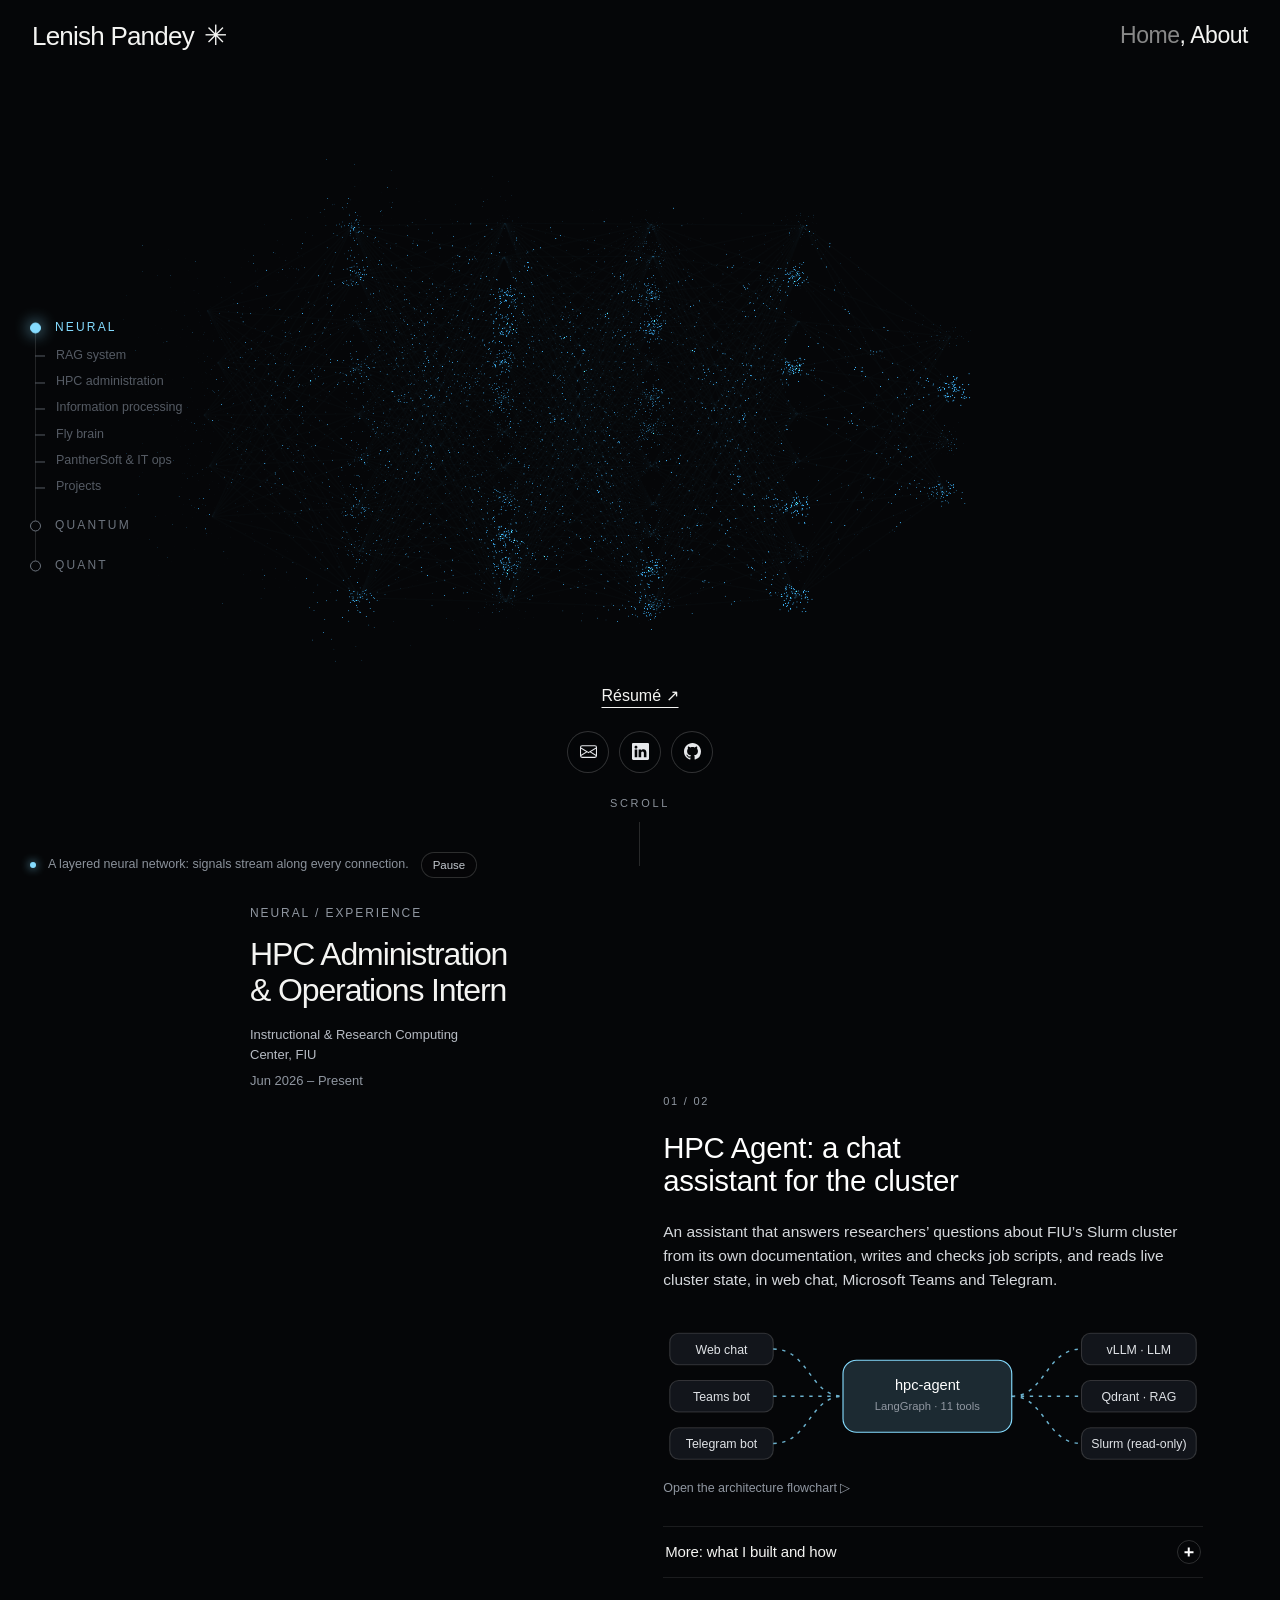
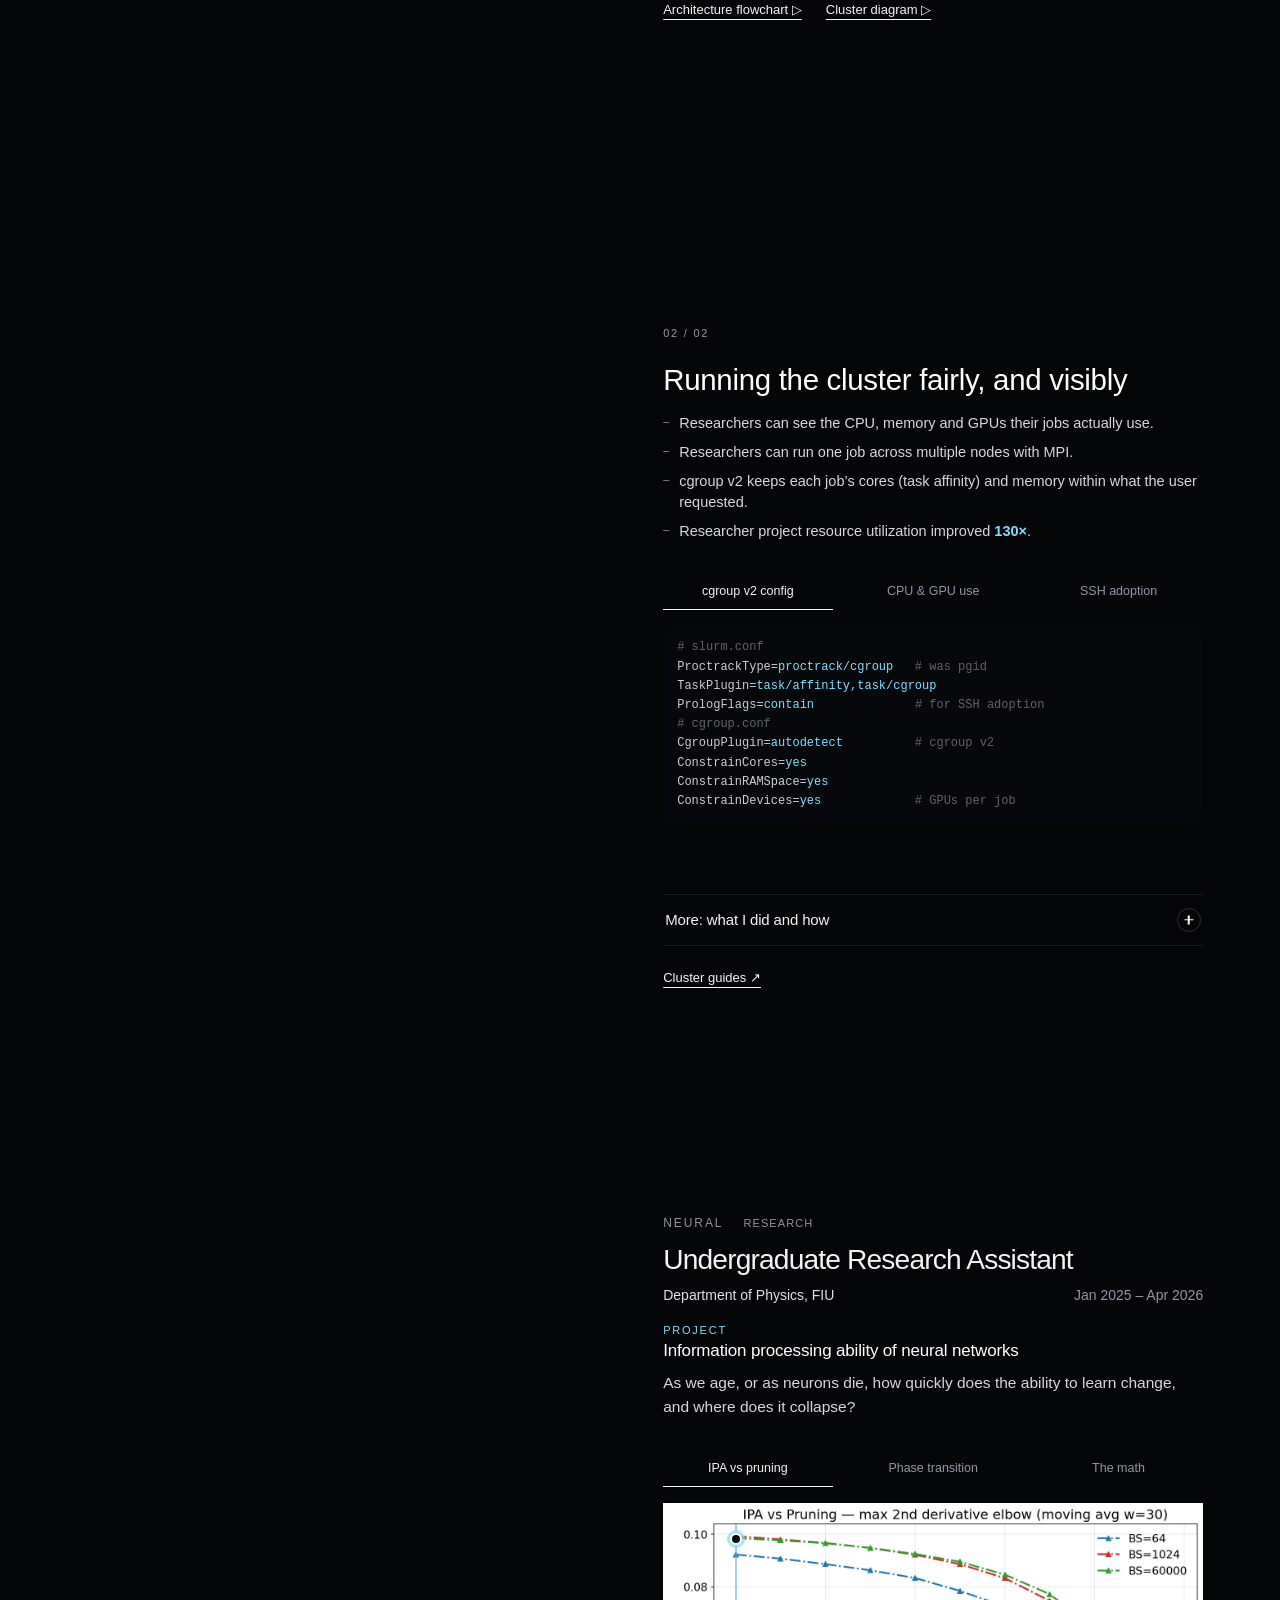
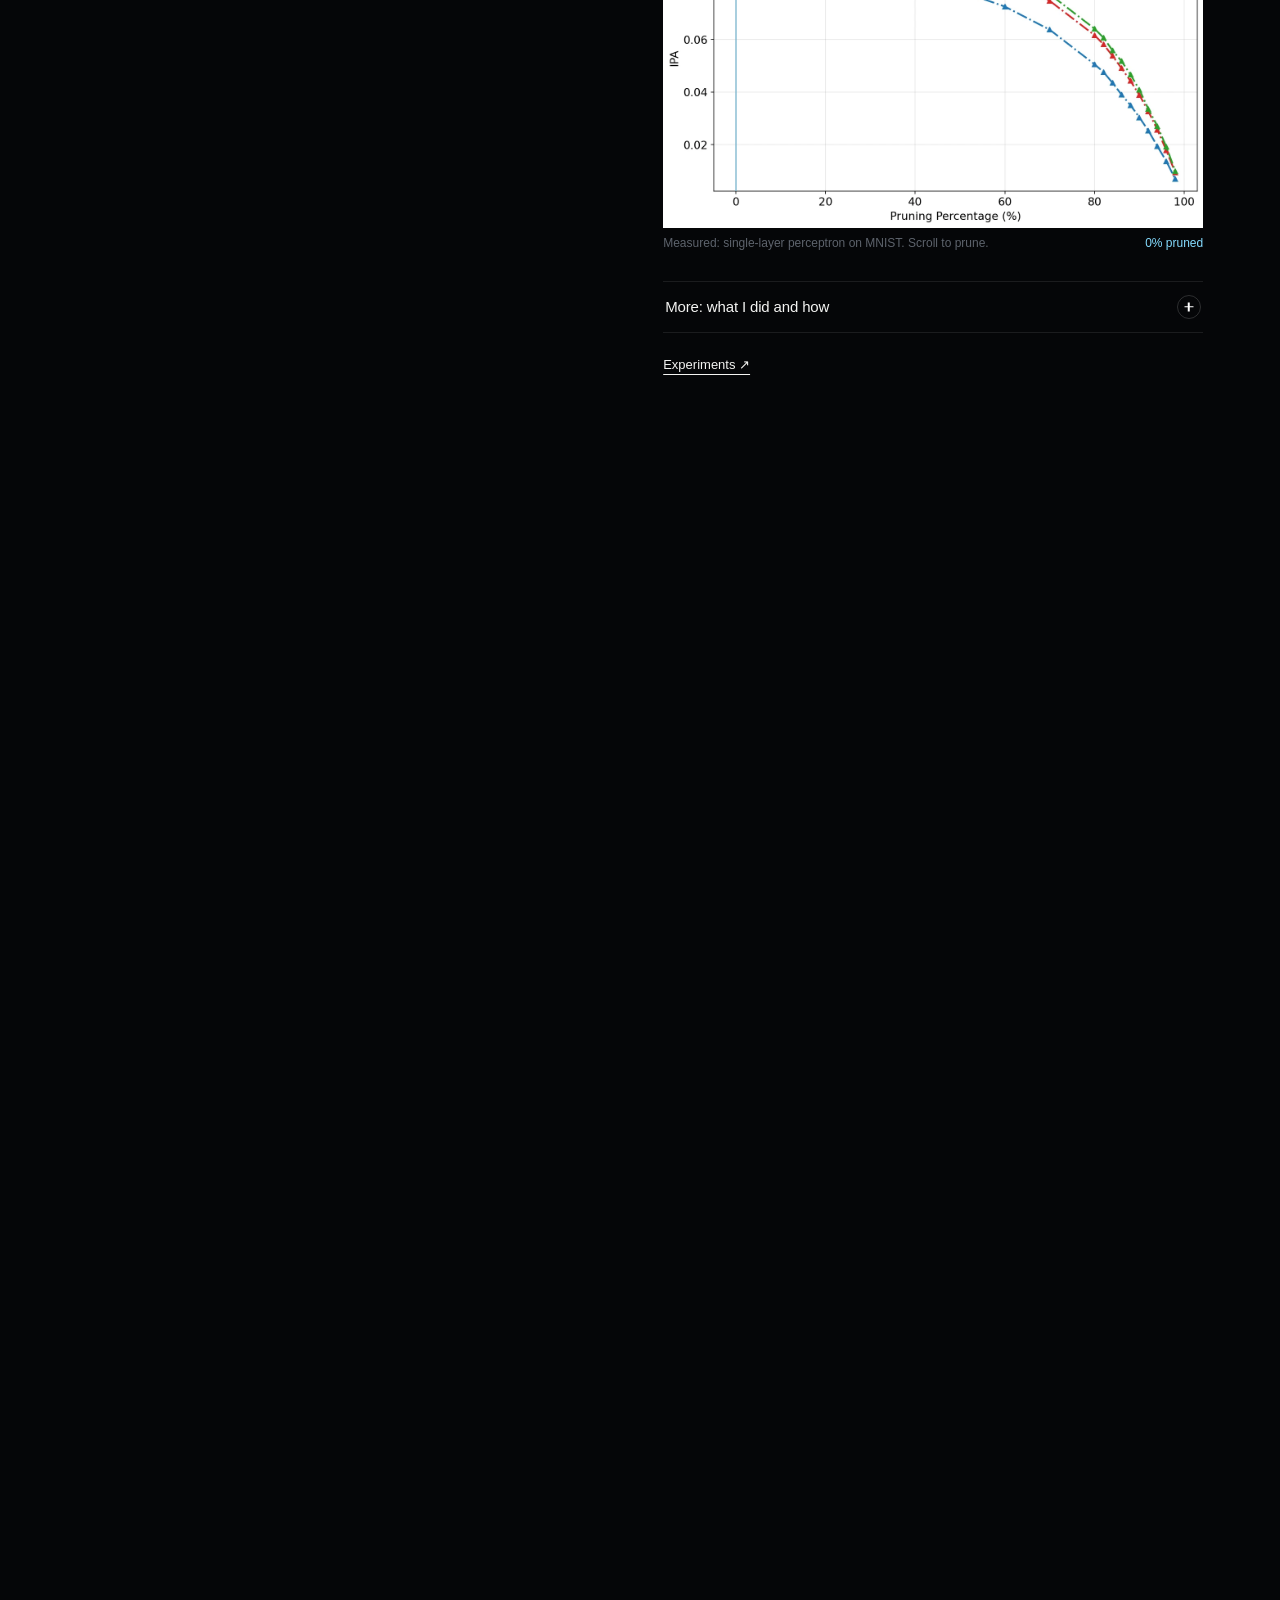
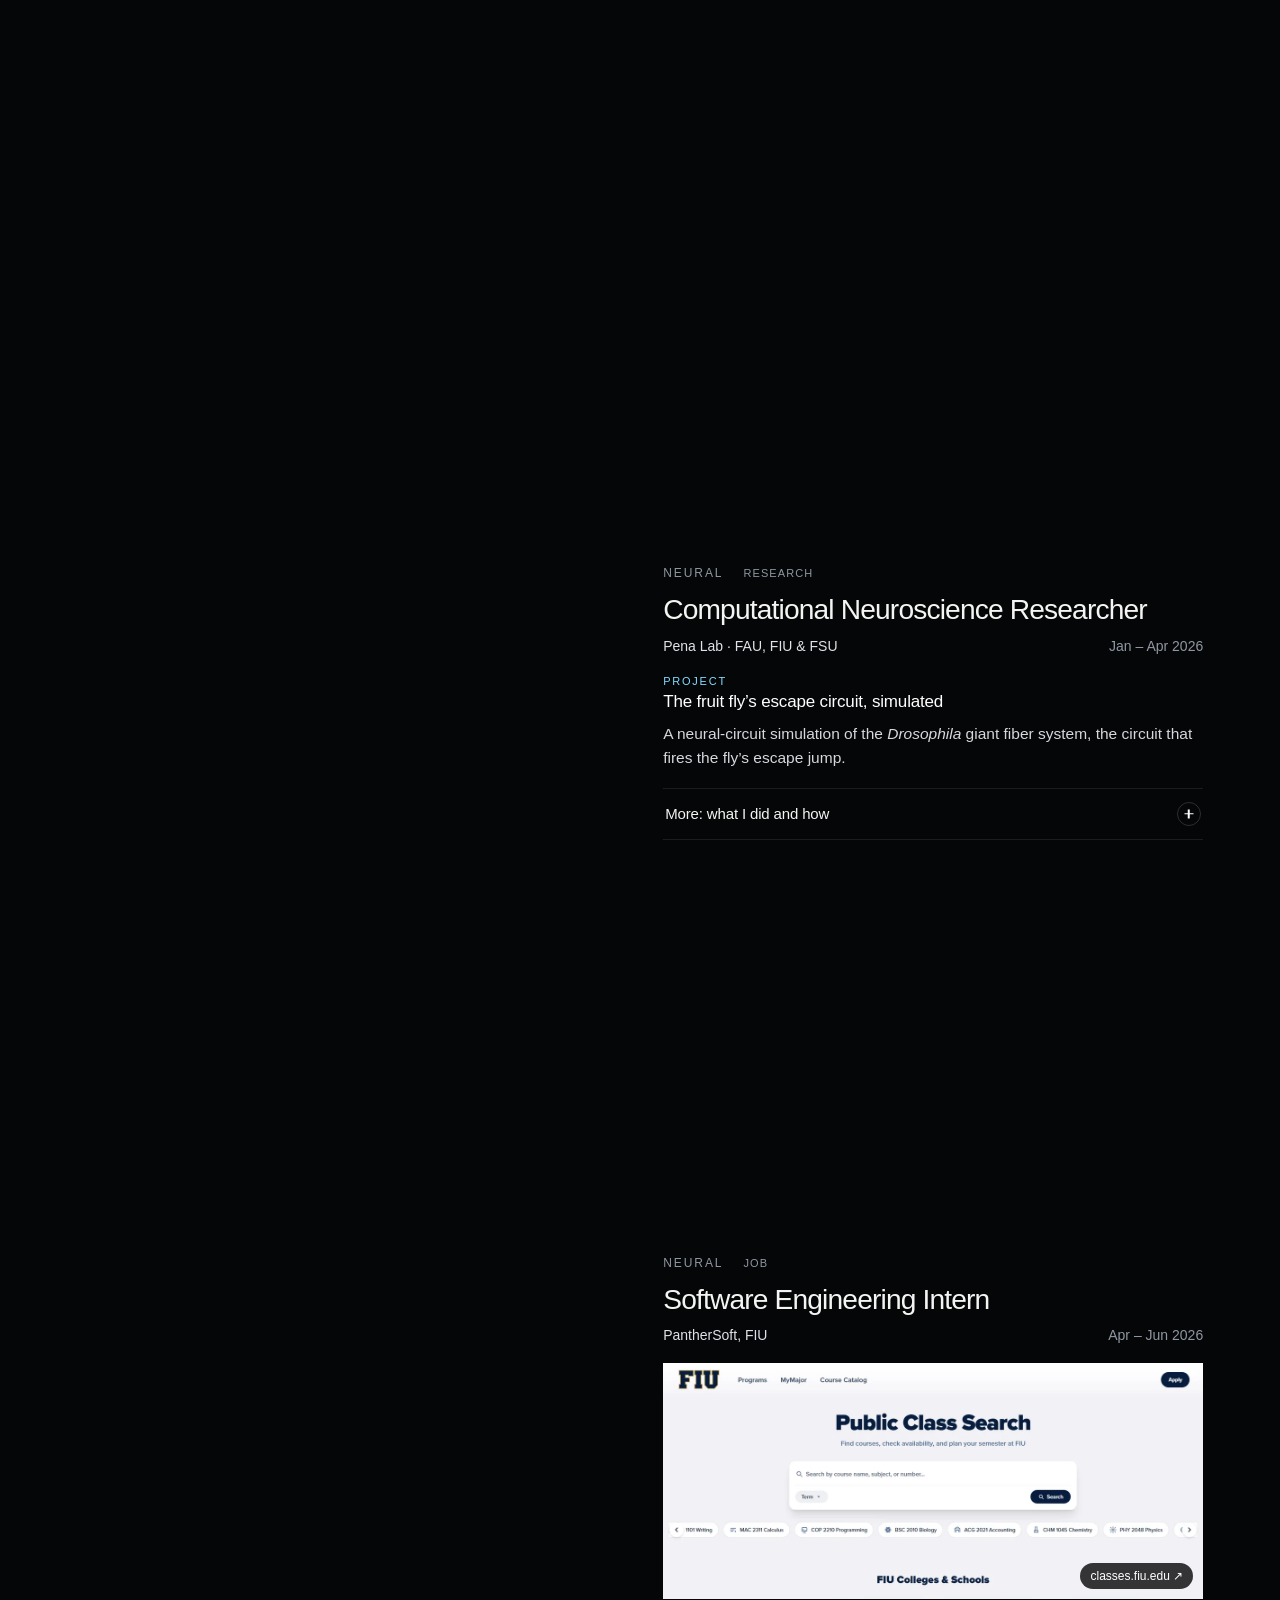
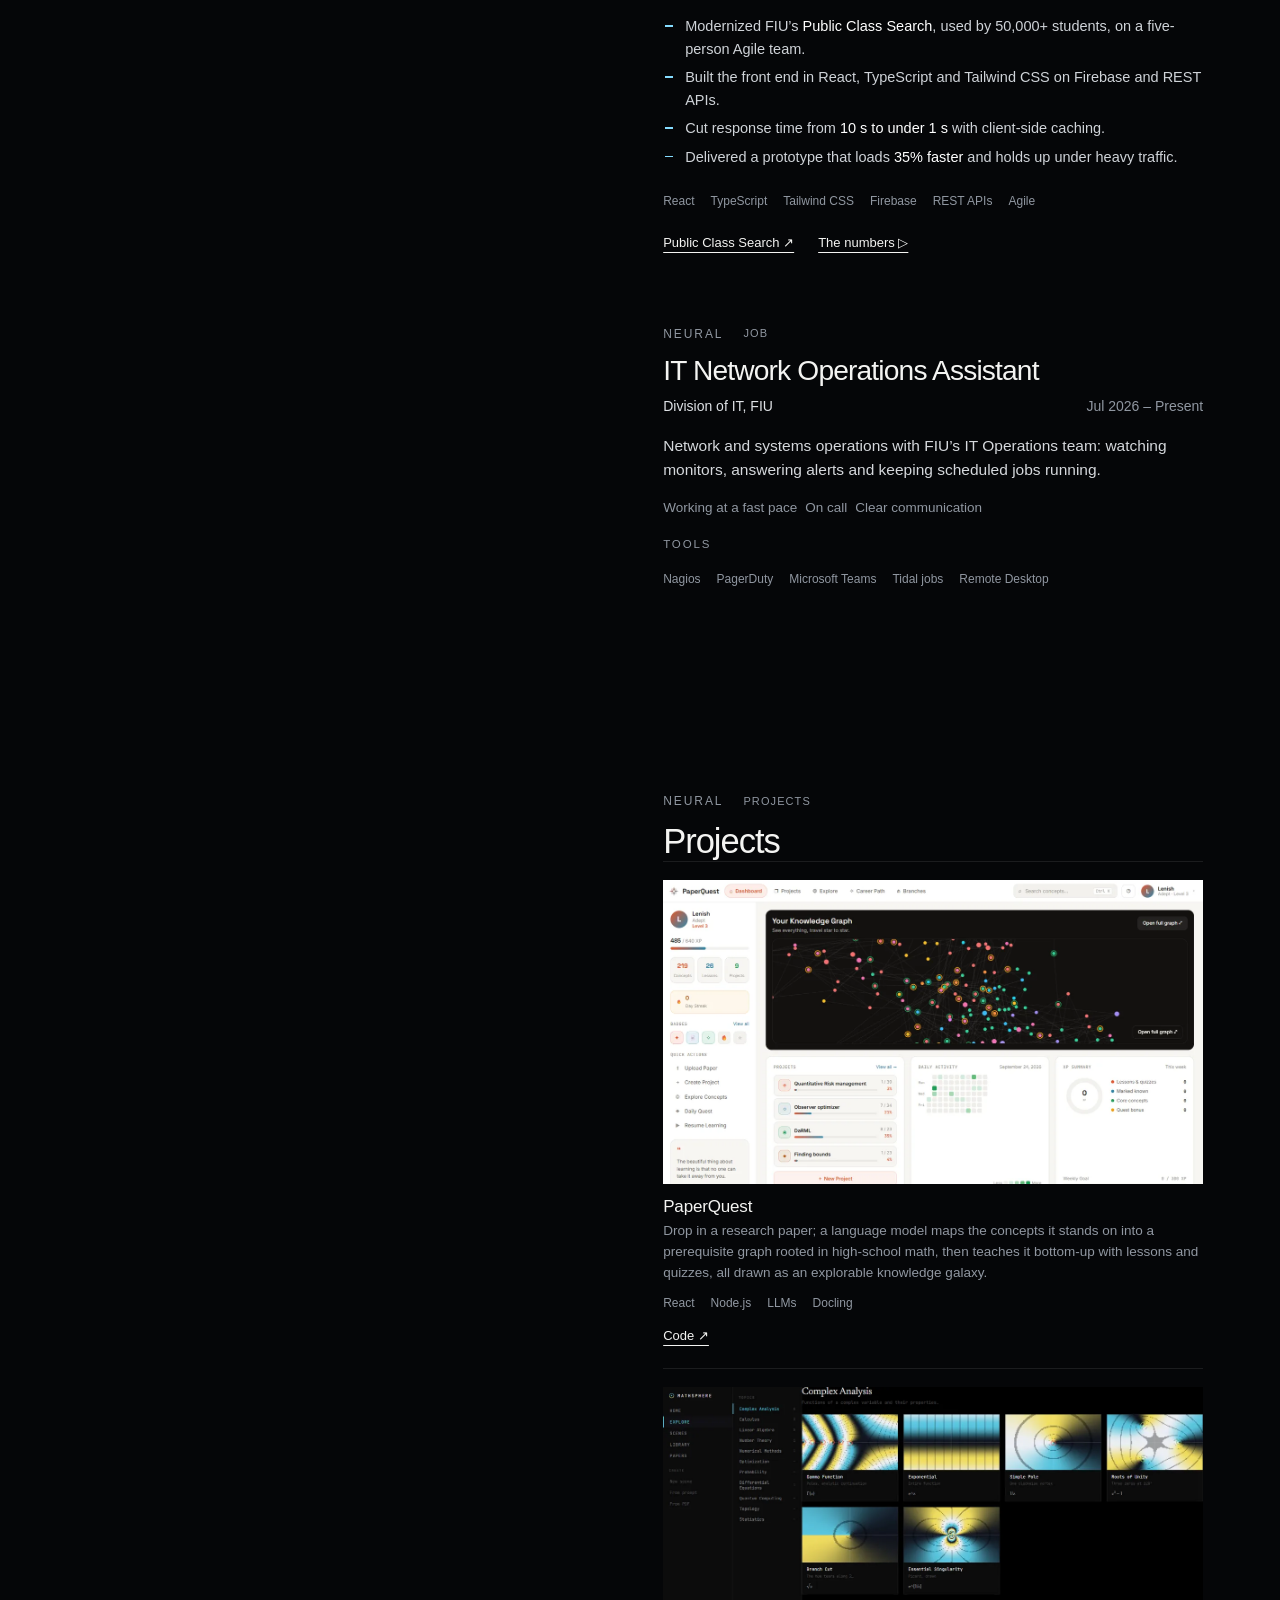
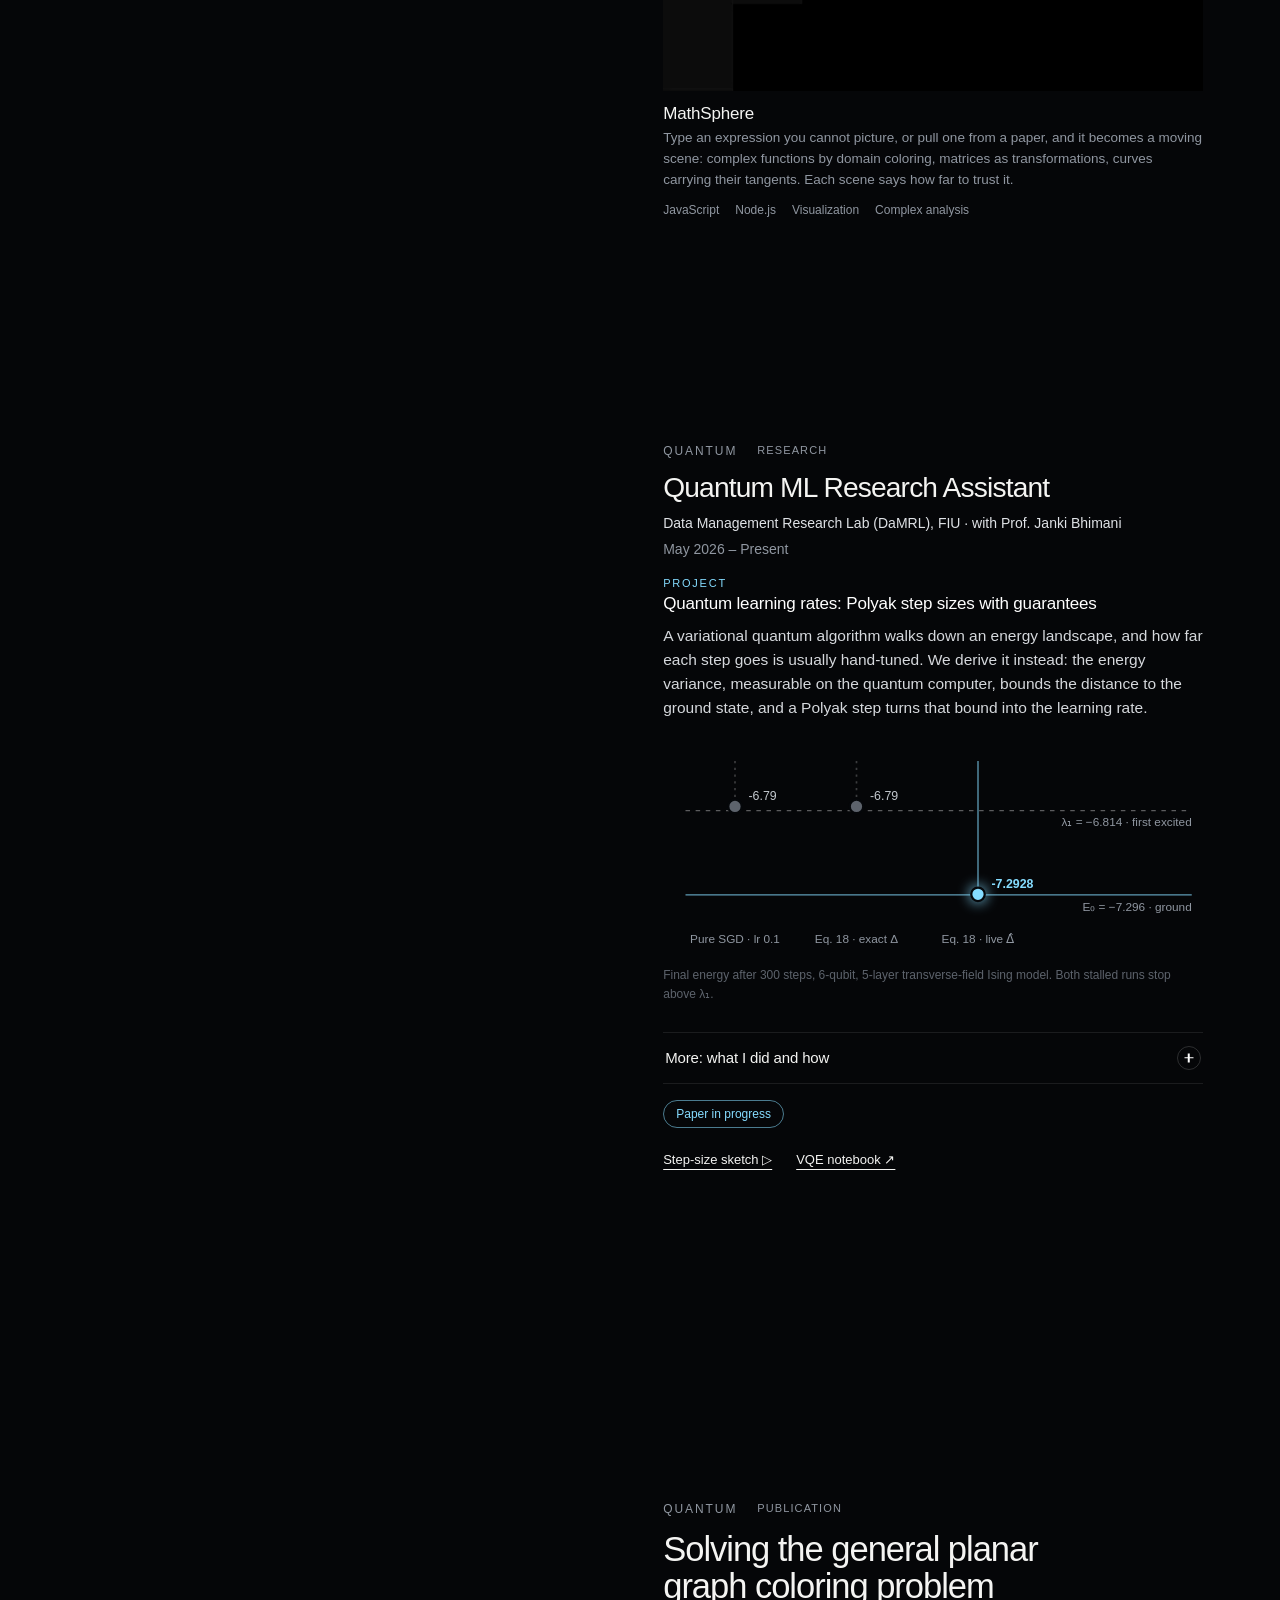
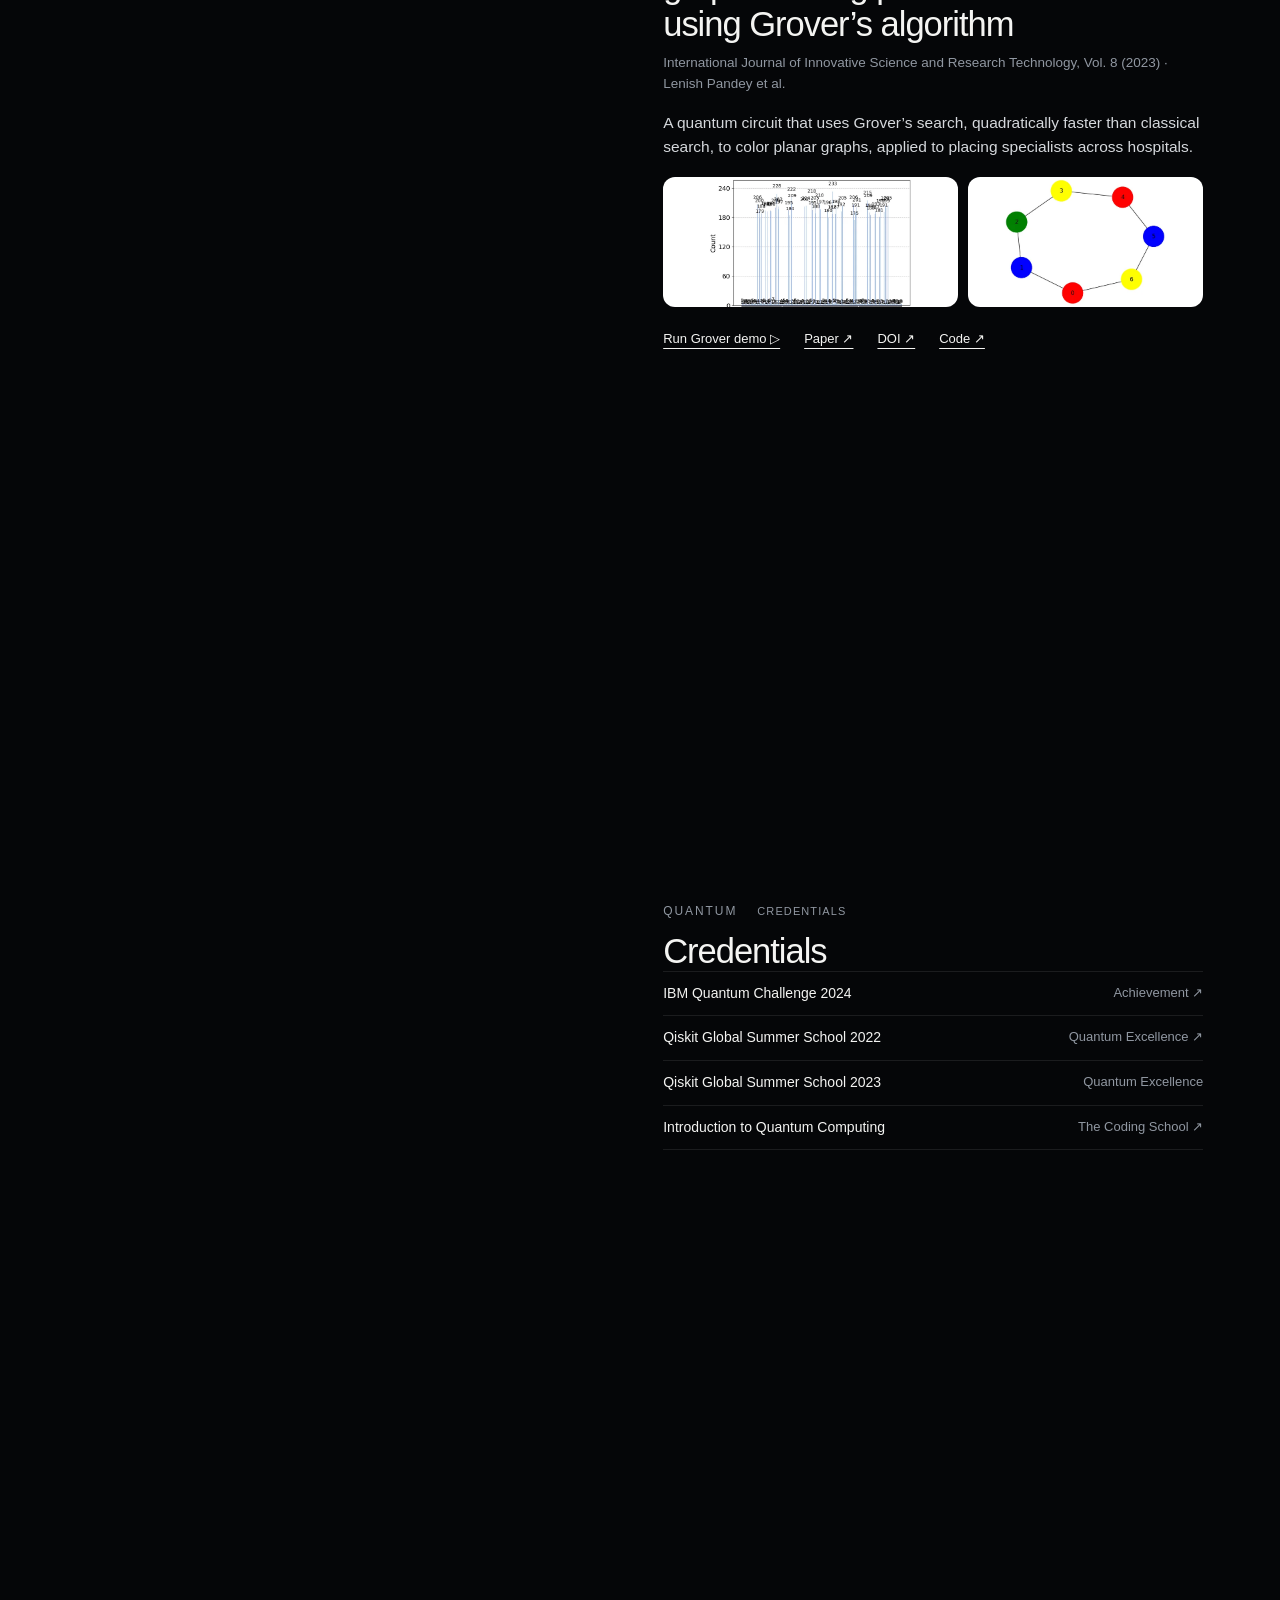
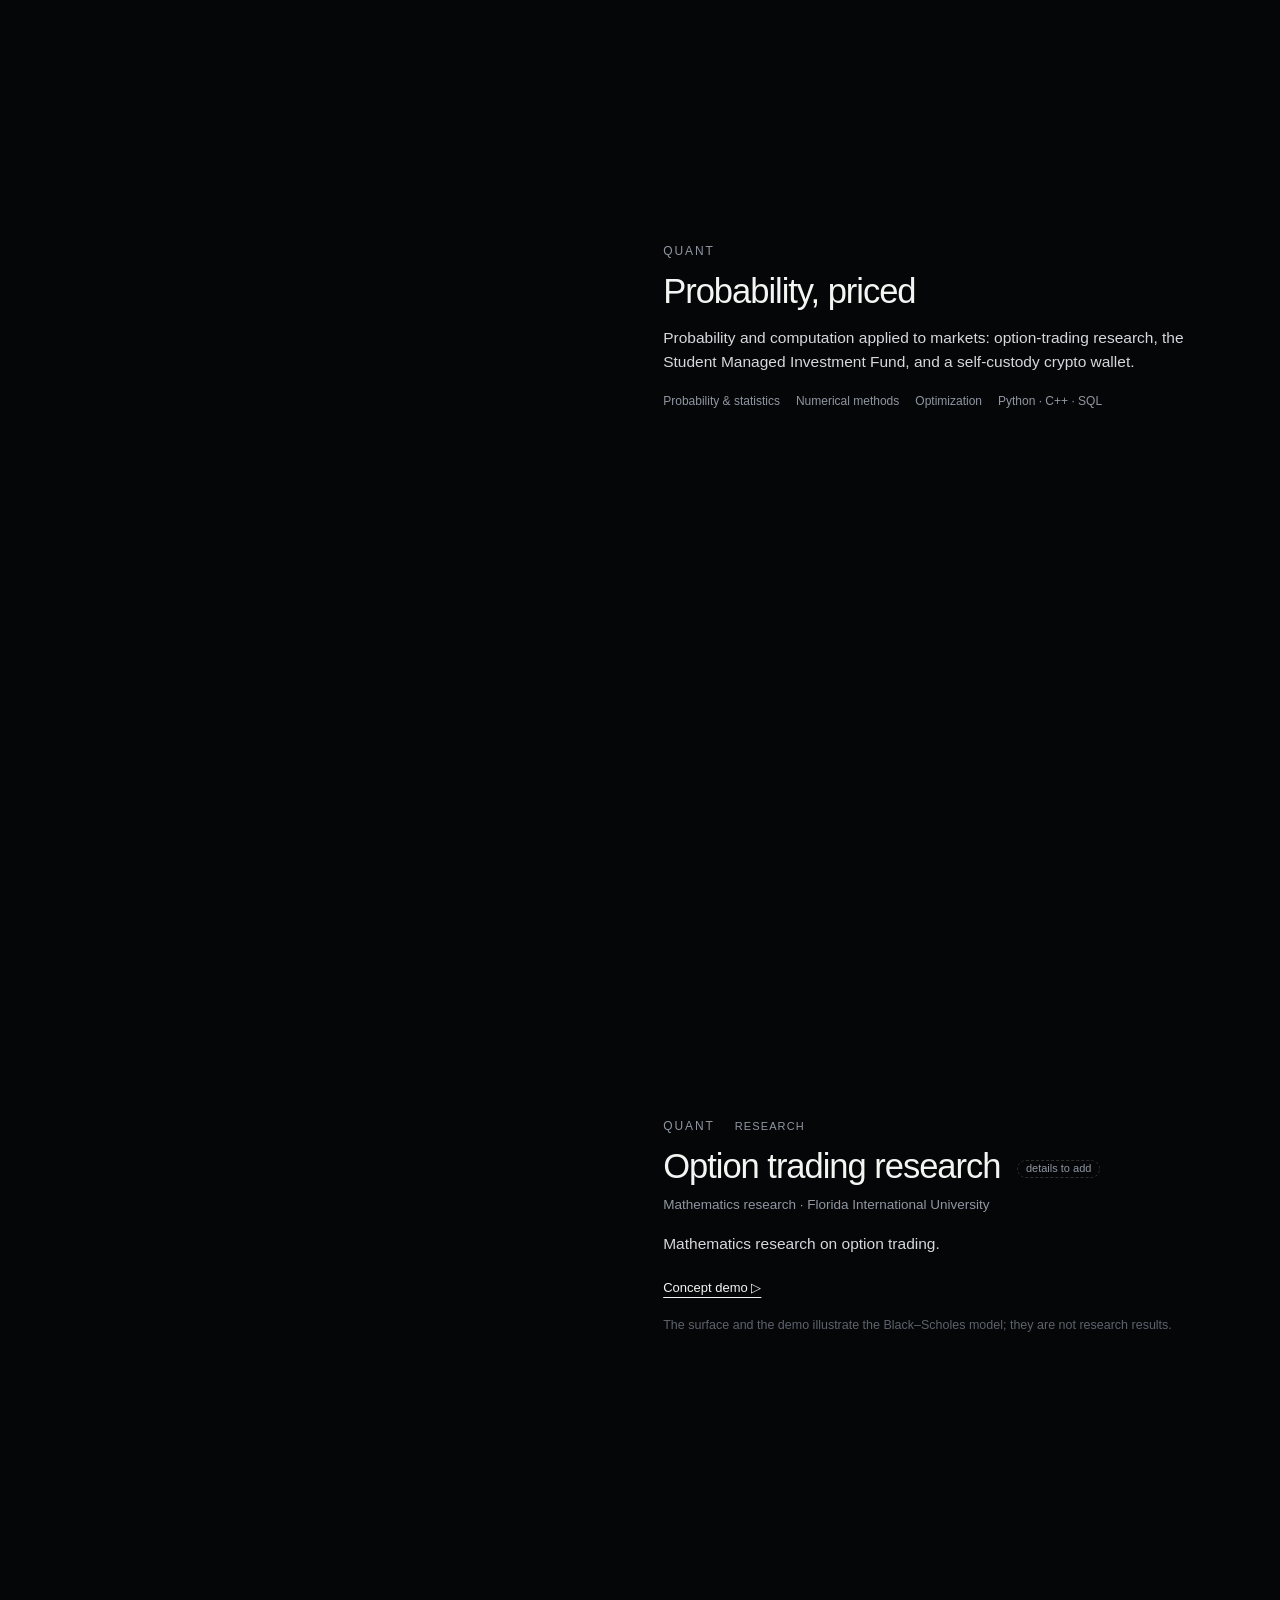
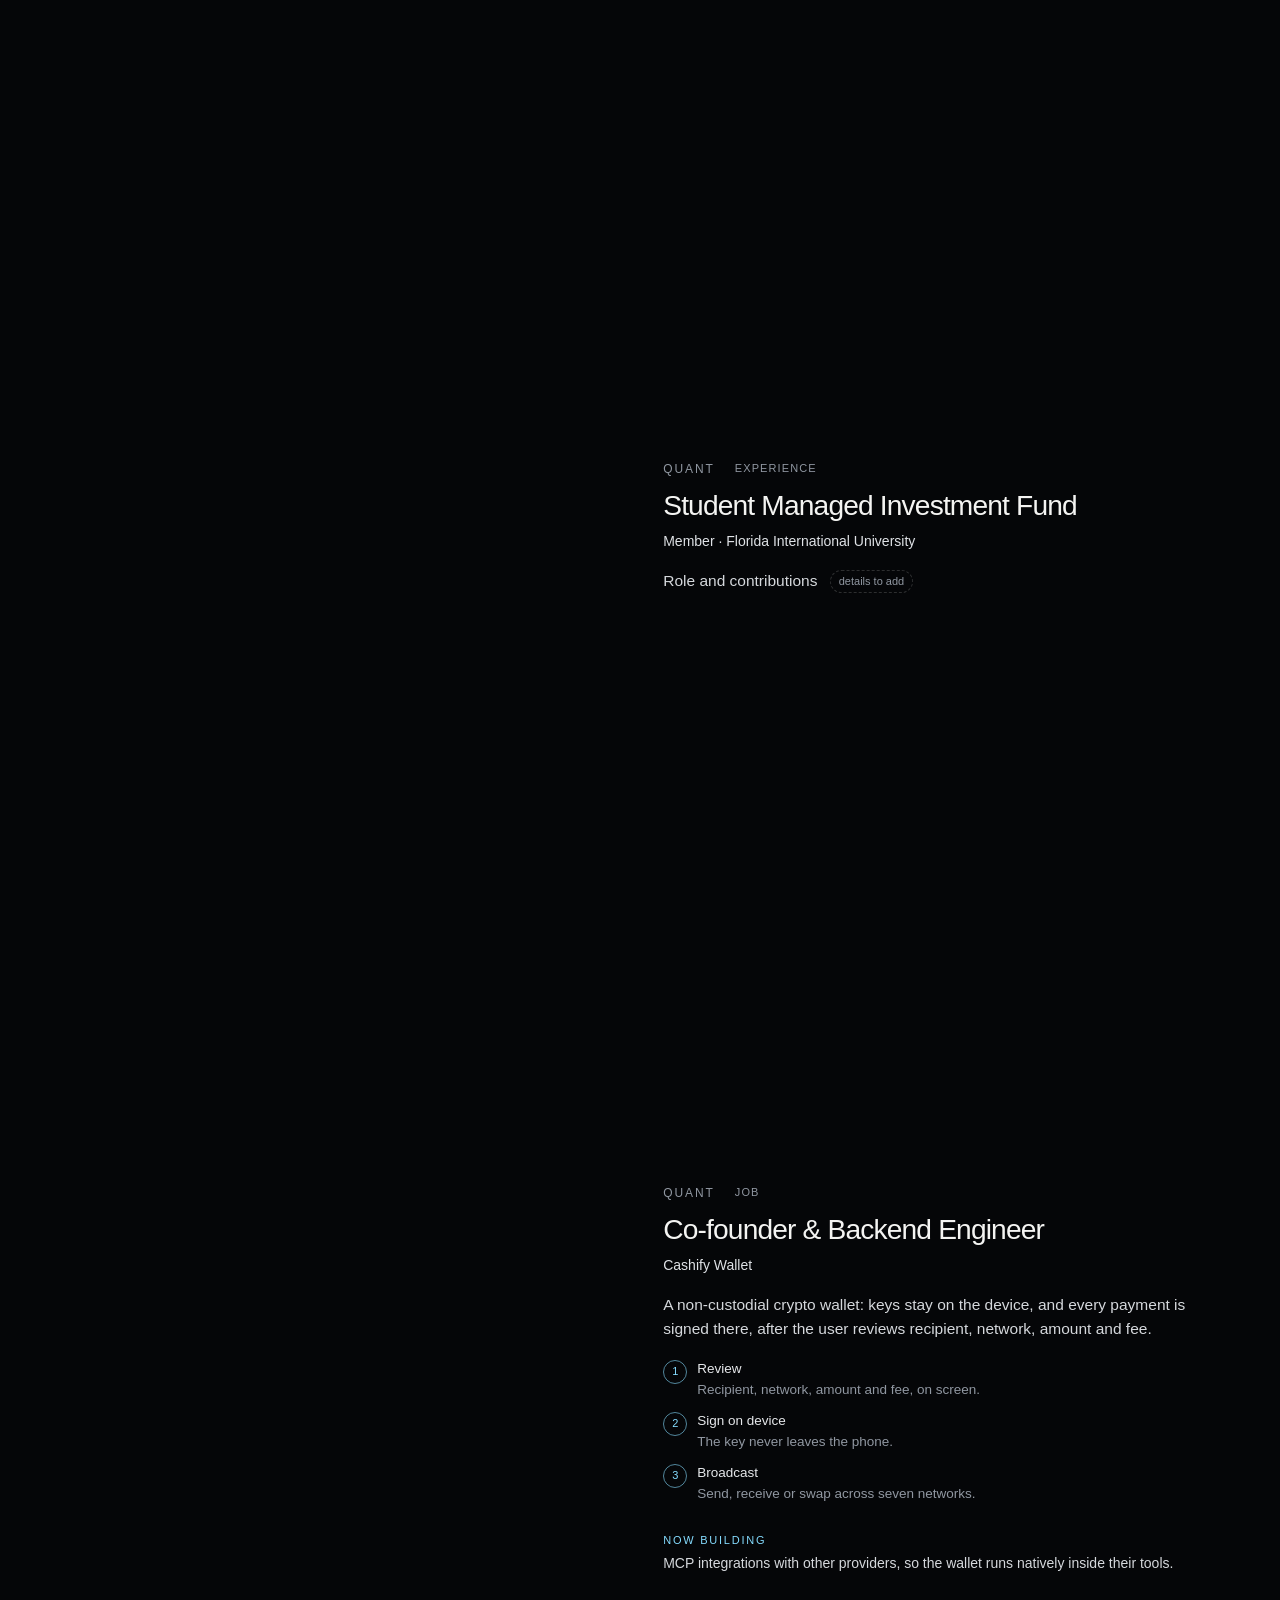
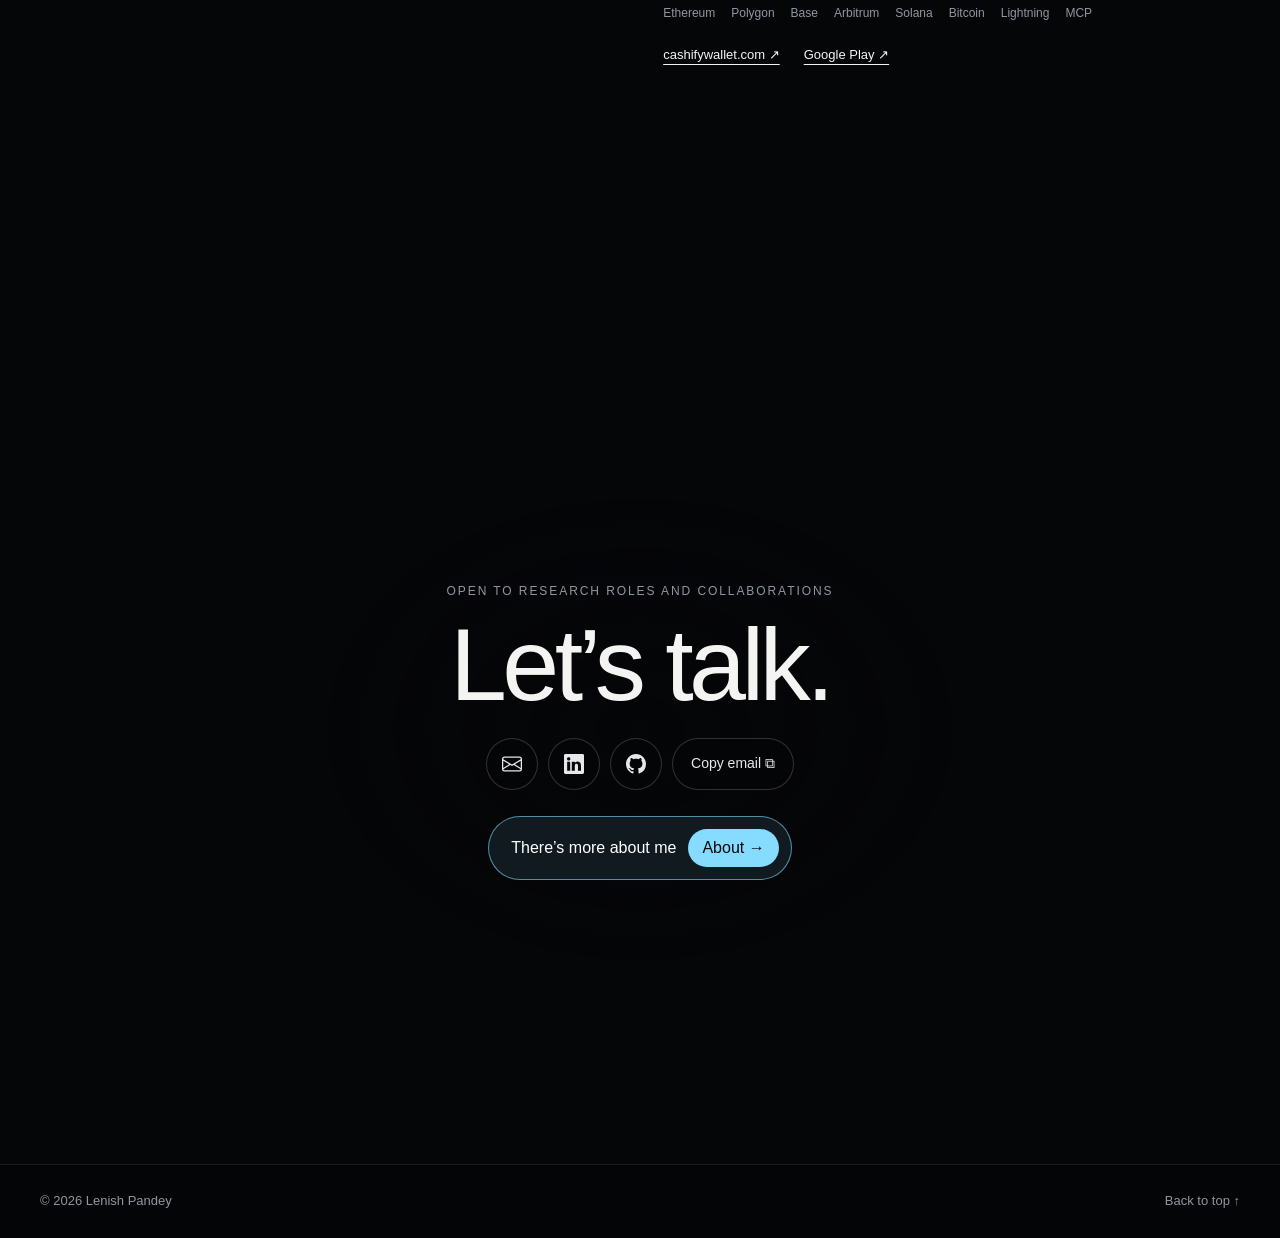
==== commit 1ab1a1be: "Replace portfolio cards with open typography and floating HPC role" ====
--- a/index.html
+++ b/index.html
@@ -5,10 +5,10 @@
   <meta name="description" content="Lenish Pandey — mathematics student at FIU working across neural networks, quantum computing, and quantitative research.">
   <title>Lenish Pandey — Neural, Quantum &amp; Quant</title>
   <link rel="icon" href="assets/favicon.svg" type="image/svg+xml">
-  <link rel="stylesheet" href="app.css?v=20260926">
-  <link rel="stylesheet" href="story.css?v=20260926">
-  <script src="viz.js?v=20260926" defer></script><script src="app.js?v=20260926" defer></script>
-  <script src="story.js?v=20260926" type="module"></script>
+  <link rel="stylesheet" href="app.css?v=20260924b">
+  <link rel="stylesheet" href="story.css?v=20260924b">
+  <script src="viz.js?v=20260924b" defer></script><script src="app.js?v=20260924b" defer></script>
+  <script src="story.js?v=20260924b" type="module"></script>
 </head>
 <body class="story" data-field="neural">
   <svg class="sprite" aria-hidden="true">
@@ -48,6 +48,7 @@
     <section class="step hero-step" data-form="neural.constellation" data-frame="hero" data-caption="A layered neural network: signals stream along every connection." aria-labelledby="hero-title">
       <h1 id="hero-title" class="sr-only">Lenish Pandey — neural networks, quantum computing and quantitative research</h1>
       <div class="hero-foot">
+        <a class="resume-link" href="resume.html" target="_blank" rel="noopener">Résumé ↗</a>
         <div class="icons" aria-label="Contact">
           <a class="icon" href="mailto:lenishpandeynepal@gmail.com" aria-label="Email"><svg><use href="#i-mail"/></svg></a>
           <a class="icon" href="https://www.linkedin.com/in/lenish-pandey-830720214/" target="_blank" rel="noopener noreferrer" aria-label="LinkedIn"><svg><use href="#i-in"/></svg></a>
@@ -59,14 +60,18 @@
 
     <!-- ============================== NEURAL ============================== -->
     <div class="chapter" id="neural" data-chapter="neural">
+      <div class="hpc-sequence" aria-labelledby="hpc-role-title">
+        <div class="hpc-heading-track">
+          <header class="hpc-heading">
+            <p class="kicker">Neural / Experience</p>
+            <h2 id="hpc-role-title">HPC Administration &amp; Operations Intern</h2>
+            <p>Instructional &amp; Research Computing Center, FIU</p>
+            <p class="tenure">Jun 2026 – Present</p>
+          </header>
+        </div>
       <section class="step" id="rag" data-form="neural.rag" data-caption="RAG pipeline: documents are chunked and embedded; a question retrieves its nearest passages; the model answers from them.">
-        <article class="card job">
-          <p class="kicker">Neural <span class="type">Job</span></p>
-          <header class="role">
-            <h2>HPC Administration and Optimization Intern</h2>
-            <p class="where"><span>Instructional &amp; Research Computing Center, FIU</span><span>Jun 2026 – Present</span></p>
-          </header>
-          <p class="project"><span>Project 1 of 2</span>HPC Agent: a chat assistant for the cluster</p>
+        <article class="entry job">
+          <h3 class="project"><span>01 / 02</span>HPC Agent: a chat assistant for the cluster</h3>
           <p class="lead">An assistant that answers researchers’ questions about FIU’s Slurm cluster from its own documentation, writes and checks job scripts, and reads live cluster state, in web chat, Microsoft Teams and Telegram.</p>
           <button type="button" class="arch-thumb" data-demo="architecture" aria-label="Open the architecture flowchart">
             <svg viewBox="0 0 480 132" aria-hidden="true">
@@ -98,13 +103,8 @@
       </section>
 
       <section class="step" id="hpc" data-form="neural.hpc" data-caption="HPC cluster: racks of compute blades running jobs, leaf and spine switches, MPI traffic between blades.">
-        <article class="card job">
-          <p class="kicker">Neural <span class="type">Job</span></p>
-          <header class="role">
-            <h2>HPC Administration and Optimization Intern</h2>
-            <p class="where"><span>Instructional &amp; Research Computing Center, FIU</span><span>Jun 2026 – Present</span></p>
-          </header>
-          <p class="project"><span>Project 2 of 2</span>Running the cluster fairly, and visibly</p>
+        <article class="entry job">
+          <h3 class="project"><span>02 / 02</span>Running the cluster fairly, and visibly</h3>
           <ul class="outcomes">
             <li>Researchers can see the CPU, memory and GPUs their jobs actually use.</li>
             <li>Researchers can run one job across multiple nodes with MPI.</li>
@@ -162,8 +162,10 @@
         </article>
       </section>
 
+      </div>
+
       <section class="step tall" id="ipa" data-form="neural.densenet" data-caption="DenseNet: dense blocks where every layer feeds every later one. Scroll to remove connections at random.">
-        <article class="card research">
+        <article class="entry research">
           <p class="kicker">Neural <span class="type">Research</span></p>
           <header class="role">
             <h2>Undergraduate Research Assistant</h2>
@@ -220,7 +222,7 @@
       </section>
 
       <section class="step" id="neuro" data-form="neural.fly" data-caption="Fruit-fly brain after the FlyWire and hemibrain connectome maps: optic lobes, mushroom bodies, the central-complex compass.">
-        <article class="card research">
+        <article class="entry research">
           <p class="kicker">Neural <span class="type">Research</span></p>
           <header class="role">
             <h2>Computational Neuroscience Researcher</h2>
@@ -243,7 +245,7 @@
 
       <section class="step" id="roles" data-form="neural.net" data-caption="Campus network: core routers, distribution and access switches. A core link fails and traffic reroutes around it.">
         <div class="stack">
-          <article class="card job spotlight">
+          <article class="entry job spotlight">
             <p class="kicker">Neural <span class="type">Job</span></p>
             <header class="role">
               <h2>Software Engineering Intern</h2>
@@ -259,7 +261,7 @@
             <div class="chips"><span>React</span><span>TypeScript</span><span>Tailwind CSS</span><span>Firebase</span><span>REST APIs</span><span>Agile</span></div>
             <div class="links"><a class="link-pill primary" href="https://classes.fiu.edu/" target="_blank" rel="noopener noreferrer">Public Class Search ↗</a><button class="link-pill" data-demo="panthersoft">The numbers ▷</button></div>
           </article>
-          <article class="card job">
+          <article class="entry job">
             <p class="kicker">Neural <span class="type">Job</span></p>
             <header class="role">
               <h2>IT Network Operations Assistant</h2>
@@ -274,7 +276,7 @@
       </section>
 
       <section class="step" id="projects" data-form="neural.brain" data-caption="A human brain: waves of activity spread over the cortex while signals run through white-matter tracts.">
-        <article class="card">
+        <article class="entry">
           <p class="kicker">Neural <span class="type">Projects</span></p>
           <h2>Projects</h2>
           <div class="proj big">
@@ -295,7 +297,7 @@
     <!-- ============================== QUANTUM ============================== -->
     <div class="chapter" id="quantum-chapter" data-chapter="quantum">
       <section class="step" id="quantum" data-form="quantum.vqe" data-zoom="1.15" data-caption="VQE energy landscape: the optimizer descends past local minima to the ground state; energy per iteration on the back wall.">
-        <article class="card research">
+        <article class="entry research">
           <p class="kicker">Quantum <span class="type">Research</span></p>
           <header class="role">
             <h2>Quantum ML Research Assistant</h2>
@@ -324,7 +326,7 @@
       </section>
 
       <section class="step" id="grover" data-form="quantum.grover" data-caption="Grover search on a graph: the oracle flips valid colorings, diffusion amplifies them, and a measurement colors the graph.">
-        <article class="card research">
+        <article class="entry research">
           <p class="kicker">Quantum <span class="type">Publication</span></p>
           <h2>Solving the general planar graph coloring problem using Grover’s algorithm</h2>
           <p class="meta">International Journal of Innovative Science and Research Technology, Vol. 8 (2023) · Lenish Pandey et al.</p>
@@ -338,7 +340,7 @@
       </section>
 
       <section class="step" id="credentials" data-form="quantum.slit" data-caption="Double slit: single particles pass two slits and land one at a time, building interference fringes.">
-        <article class="card">
+        <article class="entry">
           <p class="kicker">Quantum <span class="type">Credentials</span></p>
           <h2>Credentials</h2>
           <div class="creds">
@@ -354,7 +356,7 @@
     <!-- ============================== QUANT ============================== -->
     <div class="chapter" id="quant-chapter" data-chapter="quant">
       <section class="step" id="quant" data-form="quant.tape" data-caption="Price tape: a live price line, candlesticks, and the distribution of returns at the edge.">
-        <article class="card">
+        <article class="entry">
           <p class="kicker">Quant</p>
           <h2>Probability, priced</h2>
           <p class="lead">Probability and computation applied to markets: option-trading research, the Student Managed Investment Fund, and a self-custody crypto wallet.</p>
@@ -363,7 +365,7 @@
       </section>
 
       <section class="step" id="options" data-form="quant.bs" data-caption="Black–Scholes call-price surface C(S, τ), with simulated price paths riding it to expiry.">
-        <article class="card research">
+        <article class="entry research">
           <p class="kicker">Quant <span class="type">Research</span></p>
           <h2>Option trading research <span class="pending">details to add</span></h2>
           <p class="meta">Mathematics research · Florida International University</p>
@@ -374,7 +376,7 @@
       </section>
 
       <section class="step" id="smif" data-form="quant.smile" data-caption="Implied-volatility smile: the surface of volatilities the market implies across strikes and expiries, with a live price tape behind it.">
-        <article class="card job">
+        <article class="entry job">
           <p class="kicker">Quant <span class="type">Experience</span></p>
           <header class="role">
             <h2>Student Managed Investment Fund</h2>
@@ -385,7 +387,7 @@
       </section>
 
       <section class="step" id="cashify" data-form="quant.wallet" data-caption="Self-custody wallet: each payment is reviewed, signed on the device, broadcast to a network and confirmed into a block.">
-        <article class="card job">
+        <article class="entry job">
           <p class="kicker">Quant <span class="type">Job</span></p>
           <header class="role">
             <h2>Co-founder &amp; Backend Engineer</h2>
--- a/app.css
+++ b/app.css
@@ -1,5 +1,3 @@
-@import url('https://fonts.googleapis.com/css2?family=Inter+Tight:wght@400;500;600&family=Inter:wght@400;500;600&display=swap');
-
 :root {
   --bg:#060708;
   --panel:#0d0f12;
@@ -13,8 +11,8 @@
   --quantum:#a78bfa;
   --quant:#3ddc97;
   --field:var(--ai);
-  --font-heading:'Inter Tight','Helvetica Neue',Arial,sans-serif;
-  --font-body:'Inter','Helvetica Neue',Arial,sans-serif;
+  --font-heading:Helvetica,'Helvetica Neue',Arial,sans-serif;
+  --font-body:Helvetica,'Helvetica Neue',Arial,sans-serif;
   --mono:ui-monospace,SFMono-Regular,Consolas,monospace;
   --ease:cubic-bezier(.2,.7,.2,1);
   color-scheme:dark;
--- a/story.css
+++ b/story.css
@@ -1,5 +1,5 @@
 /* Home page: a scroll story over one full-screen particle field (story.js + particles.js).
-   Particles sit on the left, the story's cards on the right; the rail on the left edge
+   Particles sit on the left, the story's entries on the right; the rail on the left edge
    shows the field and step. */
 @property --field { syntax:'<color>'; inherits:true; initial-value:#85dcff; }
 
@@ -118,43 +118,26 @@
   padding:110px 6vw 90px;
 }
 .step.tall { min-height:260vh; align-items:flex-start; }
-.step.tall .card { position:sticky; top:max(84px, calc(50vh - 380px)); }
+.step.tall .entry { position:sticky; top:max(84px, calc(50vh - 380px)); }
 .hero-step { justify-content:center; align-items:flex-end; padding-bottom:34px; }
-.scroll-cue {
-  display:flex;
-  flex-direction:column;
-  align-items:center;
-  gap:10px;
-  color:#8b929b;
-  font-size:11px;
-  letter-spacing:.24em;
-  text-transform:uppercase;
-  text-decoration:none;
-}
+.scroll-cue { display:flex; flex-direction:column; align-items:center; gap:10px; color:#8b929b; font-size:11px; letter-spacing:.24em; text-transform:uppercase; text-decoration:none; }
 .scroll-cue i { position:relative; width:1px; height:44px; overflow:hidden; background:rgba(255,255,255,.14); }
 .scroll-cue i::after { content:''; position:absolute; left:0; top:-40%; width:1px; height:40%; background:var(--field); animation:cue 2.2s var(--ease) infinite; }
 @keyframes cue { to { top:100%; } }
-
-.card {
+.entry {
   position:relative;
   width:min(540px, 44vw);
-  padding:32px 32px 28px;
-  border:1px solid rgba(255,255,255,.08);
-  border-radius:26px;
-  background:rgba(9,11,15,.6);
-  box-shadow:0 30px 90px rgba(0,0,0,.35);
-  backdrop-filter:blur(16px) saturate(1.15);
-  -webkit-backdrop-filter:blur(16px) saturate(1.15);
-}
-.card .kicker { margin-bottom:16px; }
-.card h2 { font:500 clamp(28px,2.7vw,40px)/1.08 var(--font-heading); letter-spacing:-.03em; text-wrap:balance; }
-.card .meta { margin-top:10px; color:var(--muted); font-size:13.5px; }
-.card .lead { margin-top:16px; color:#d5d8dc; font-size:15.5px; }
-.card .note { margin-top:14px; color:var(--faint); font-size:12.5px; }
-.card .status { display:inline-block; margin-top:16px; }
-.card .chips { margin-top:18px; }
-.card .links { padding-top:18px; }
-.card .pending { font-family:var(--font-body); letter-spacing:0; }
+  padding:0;
+}
+.entry .kicker { margin-bottom:16px; }
+.entry h2 { font:500 clamp(28px,2.7vw,40px)/1.08 var(--font-heading); letter-spacing:-.03em; text-wrap:balance; }
+.entry .meta { margin-top:10px; color:var(--muted); font-size:13.5px; }
+.entry .lead { margin-top:16px; color:#d5d8dc; font-size:15.5px; }
+.entry .note { margin-top:14px; color:var(--faint); font-size:12.5px; }
+.entry .status { display:inline-block; margin-top:16px; }
+.entry .chips { margin-top:18px; }
+.entry .links { padding-top:18px; }
+.entry .pending { font-family:var(--font-body); letter-spacing:0; }
 .points { margin:16px 0 0; padding:0; list-style:none; }
 .points li { position:relative; padding:0 0 10px 22px; color:#cfd3d8; font-size:15px; }
 .points li::before { content:''; position:absolute; left:2px; top:.7em; width:8px; height:1.5px; background:var(--field); }
@@ -193,7 +176,7 @@
   font-size:11px;
 }
 .flow b { display:block; color:#e6e8eb; font-weight:500; }
-.card > .flow { margin-top:18px; }
+.entry > .flow { margin-top:18px; }
 
 /* accordions */
 .acc-group { margin-top:18px; }
@@ -255,7 +238,7 @@
 .thumbs { display:grid; grid-template-columns:1.25fr 1fr; gap:10px; margin-top:18px; }
 .thumbs img { width:100%; height:130px; object-fit:contain; border-radius:12px; background:#fff; }
 
-/* tabs over one fixed-size box: panels share a grid cell, so switching never changes the card's height */
+/* tabs over one fixed-size box: panels share a grid cell, so switching never changes the entry’s height */
 .fig-tabs { display:flex; gap:4px; margin:-4px -4px 12px; padding:3px; border-radius:999px; background:rgba(255,255,255,.04); }
 .fig-tabs button { flex:1; padding:6px 8px; border:0; border-radius:999px; background:none; color:var(--muted); font-size:12.5px; white-space:nowrap; transition:background-color .25s, color .25s; }
 .fig-tabs button:hover { color:#fff; }
@@ -304,27 +287,7 @@
 .icons .icon.text { width:auto; padding:0 18px; border-radius:999px; font-size:14px; }
 
 /* ---------------- Entries: role, project, more ---------------- */
-.kicker .type {
-  margin-left:4px;
-  padding:3px 9px;
-  border-radius:999px;
-  font-size:10.5px;
-  letter-spacing:.14em;
-}
-/* jobs and research read slightly differently: a solid tag and edge vs an outlined, dashed one */
-.card.job .kicker .type { background:var(--field); color:#05070a; }
-.card.research .kicker .type, .card:not(.job):not(.research) .kicker .type { border:1px dashed color-mix(in srgb, var(--field) 70%, transparent); color:var(--field); }
-.card.job::before, .card.research::before {
-  content:'';
-  position:absolute;
-  left:-1px;
-  top:28px;
-  bottom:28px;
-  width:3px;
-  border-radius:3px;
-}
-.card.job::before { background:var(--field); box-shadow:0 0 14px var(--field); }
-.card.research::before { background:repeating-linear-gradient(180deg, var(--field) 0 6px, transparent 6px 11px); }
+.kicker .type { margin-left:10px; font-size:11px; color:var(--muted); letter-spacing:.1em; }
 .role h2 { margin:0; font-size:clamp(24px,2.2vw,32px); }
 .where { display:flex; flex-wrap:wrap; justify-content:space-between; gap:4px 14px; margin-top:10px; font-size:14px; }
 .where span:first-child { color:#dfe2e6; }
@@ -332,9 +295,9 @@
 .project { margin-top:18px; font:500 17px/1.35 var(--font-heading); letter-spacing:-.01em; color:#fff; }
 .project span { display:block; margin-bottom:4px; font:500 11px/1 var(--font-body); letter-spacing:.16em; text-transform:uppercase; color:var(--field); }
 .project + .lead { margin-top:8px; }
-.card h4.sub { margin:18px 0 8px; font:500 11.5px/1.3 var(--font-body); letter-spacing:.16em; text-transform:uppercase; color:var(--muted); }
-.card h4.sub small { display:block; margin-top:3px; font-size:11.5px; letter-spacing:0; text-transform:none; color:var(--faint); }
-.card h4.sub:first-child { margin-top:4px; }
+.entry h4.sub { margin:18px 0 8px; font:500 11.5px/1.3 var(--font-body); letter-spacing:.16em; text-transform:uppercase; color:var(--muted); }
+.entry h4.sub small { display:block; margin-top:3px; font-size:11.5px; letter-spacing:0; text-transform:none; color:var(--faint); }
+.entry h4.sub:first-child { margin-top:4px; }
 .acc.more { margin-top:18px; border-top:1px solid var(--line); border-bottom:1px solid var(--line); }
 .acc.more > button { font-size:15px; }
 .acc.more > .acc-body > div > * { margin-left:2px; margin-right:2px; }
@@ -370,10 +333,10 @@
 .now { margin-top:16px; padding:12px 14px; border:1px solid color-mix(in srgb, var(--field) 45%, transparent); border-radius:14px; color:#d5d8dc; font-size:14px; }
 .now span { display:block; margin-bottom:3px; font-size:11px; letter-spacing:.16em; text-transform:uppercase; color:var(--field); }
 
-/* two cards in one step */
-.stack { display:grid; gap:16px; width:min(540px, 44vw); }
-.stack .card { width:auto; }
-.card.spotlight { border-color:color-mix(in srgb, var(--field) 50%, transparent); box-shadow:0 0 60px -18px var(--field), 0 30px 90px rgba(0,0,0,.35); }
+/* two entries in one step */
+.stack { display:grid; gap:64px; width:min(540px, 44vw); }
+.stack .entry { width:auto; }
+
 .shot { position:relative; display:block; margin-top:16px; overflow:hidden; border:1px solid var(--line); border-radius:14px; }
 .shot img { display:block; width:100%; aspect-ratio:16/7; object-fit:cover; object-position:top; transition:transform .5s var(--ease); }
 .shot span { position:absolute; right:10px; bottom:10px; padding:4px 10px; border-radius:999px; background:rgba(5,6,8,.8); color:#fff; font-size:12px; }
@@ -408,7 +371,7 @@
 .arch-thumb .at-wire { fill:none; stroke:var(--field); stroke-width:1.3; stroke-dasharray:3 5; opacity:.8; animation:flow 1.4s linear infinite; }
 @keyframes flow { to { stroke-dashoffset:-16; } }
 
-/* figures inside cards (tabs over one fixed-size box) */
+/* figures inside entries (tabs over one fixed-size box) */
 .fig { margin-top:18px; padding:14px 14px 10px; border:1px solid var(--line); border-radius:16px; background:rgba(0,0,0,.25); }
 .fig svg { width:100%; height:auto; overflow:visible; }
 .fig figcaption, .fig-cap { margin-top:6px; color:var(--faint); font-size:12px; }
@@ -545,9 +508,9 @@
   .shade { background:linear-gradient(180deg, transparent 30%, rgba(5,6,8,.6) 62%, rgba(5,6,8,.8)); }
   .step { align-items:flex-end; justify-content:center; padding:52vh 16px 70px; }
   .step.tall { min-height:100vh; align-items:flex-end; }
-  .step.tall .card { position:relative; top:auto; }
+  .step.tall .entry { position:relative; top:auto; }
   .hero-step { padding-bottom:40px; }
-  .card { width:100%; max-width:560px; padding:24px 20px 22px; border-radius:22px; }
+  .entry { width:100%; max-width:560px; padding:0 8px; }
   .phase-grid { grid-template-columns:minmax(0,1fr); }
   .fig-panels > [role="tabpanel"]:not(.on) { display:none; }   /* phones: each tab sets its own height */
   .stack { width:100%; max-width:560px; }
@@ -564,3 +527,45 @@
   .story { transition:none; }
   .scroll-cue i::after { animation:none; top:30%; }
 }
+
+/* Open typography over the particle field. */
+.resume-link { color:var(--text); font-size:16px; text-decoration:underline; text-underline-offset:6px; }
+.resume-link:hover { color:var(--field); }
+.story .kicker::before { display:none; }
+.story .kicker { color:var(--muted); }
+.story .entry .metric, .story .entry .fig, .story .entry .arch-thumb,
+.story .entry .phase-grid figure, .story .entry .now, .story .entry .highlight,
+.story .entry .adopt-mini li { border:0; border-radius:0; background:none; box-shadow:none; padding-left:0; padding-right:0; }
+.story .entry .arch-thumb:hover { background:none; }
+.story .entry .shot, .story .entry .proj img, .story .entry .plot { border:0; border-radius:0; }
+.story .entry .chips { gap:6px 16px; }
+.story .entry .chips span, .story .entry .skill-row span { padding:0; border:0; border-radius:0; background:none; color:var(--muted); }
+.story .entry .link-pill { padding:4px 0; border:0; border-radius:0; background:none; color:var(--text); text-decoration:underline; text-underline-offset:5px; }
+.story .entry .link-pill:hover { color:var(--field); }
+.story .entry .links { gap:12px 24px; }
+.story .entry .fig-tabs { padding:0; margin:0 0 16px; gap:16px; border-radius:0; background:none; }
+.story .entry .fig-tabs button { padding:8px 0; border-radius:0; border-bottom:1px solid transparent; white-space:normal; }
+.story .entry .fig-tabs button[aria-selected="true"] { background:none; color:var(--text); border-bottom-color:currentColor; }
+.story .entry .outcomes li { padding-left:16px; }
+.story .entry .outcomes li::before { content:'–'; width:auto; height:auto; background:none; color:var(--muted); }
+.hpc-sequence { position:relative; }
+.hpc-heading-track { position:absolute; inset:0 0 100px; pointer-events:none; }
+.hpc-heading { position:sticky; top:110px; margin-left:250px; width:calc(50vw - 260px); max-width:390px; pointer-events:auto; }
+.hpc-heading h2 { font:400 clamp(26px,2.5vw,40px)/1.12 var(--font-heading); letter-spacing:-.035em; text-wrap:balance; }
+.hpc-heading .kicker { margin-bottom:18px; }
+.hpc-heading > p:not(.kicker) { margin-top:16px; max-width:30ch; font-size:13px; color:#b7bcc4; }
+.hpc-heading > p.tenure { margin-top:6px; color:var(--muted); }
+.hpc-sequence .project { margin-top:0; font-size:clamp(25px,2.3vw,34px); font-weight:400; line-height:1.15; text-wrap:balance; }
+.hpc-sequence .project span { margin-bottom:24px; color:var(--muted); }
+.hpc-sequence .lead { margin-top:22px; }
+@media (max-width:1100px) and (min-width:900px) {
+  .hpc-heading { margin-left:225px; width:calc(50vw - 235px); }
+  .hpc-heading h2 { font-size:25px; }
+}
+@media (max-width:899px) {
+  .hpc-heading-track { position:relative; inset:auto; padding:120px 24px 0; }
+  .hpc-heading { position:relative; top:auto; margin:0 auto; width:100%; max-width:544px; }
+  .hpc-heading h2 { max-width:20ch; font-size:34px; }
+  .hpc-sequence .step { min-height:110svh; }
+  .hero-step { min-height:100svh; }
+}
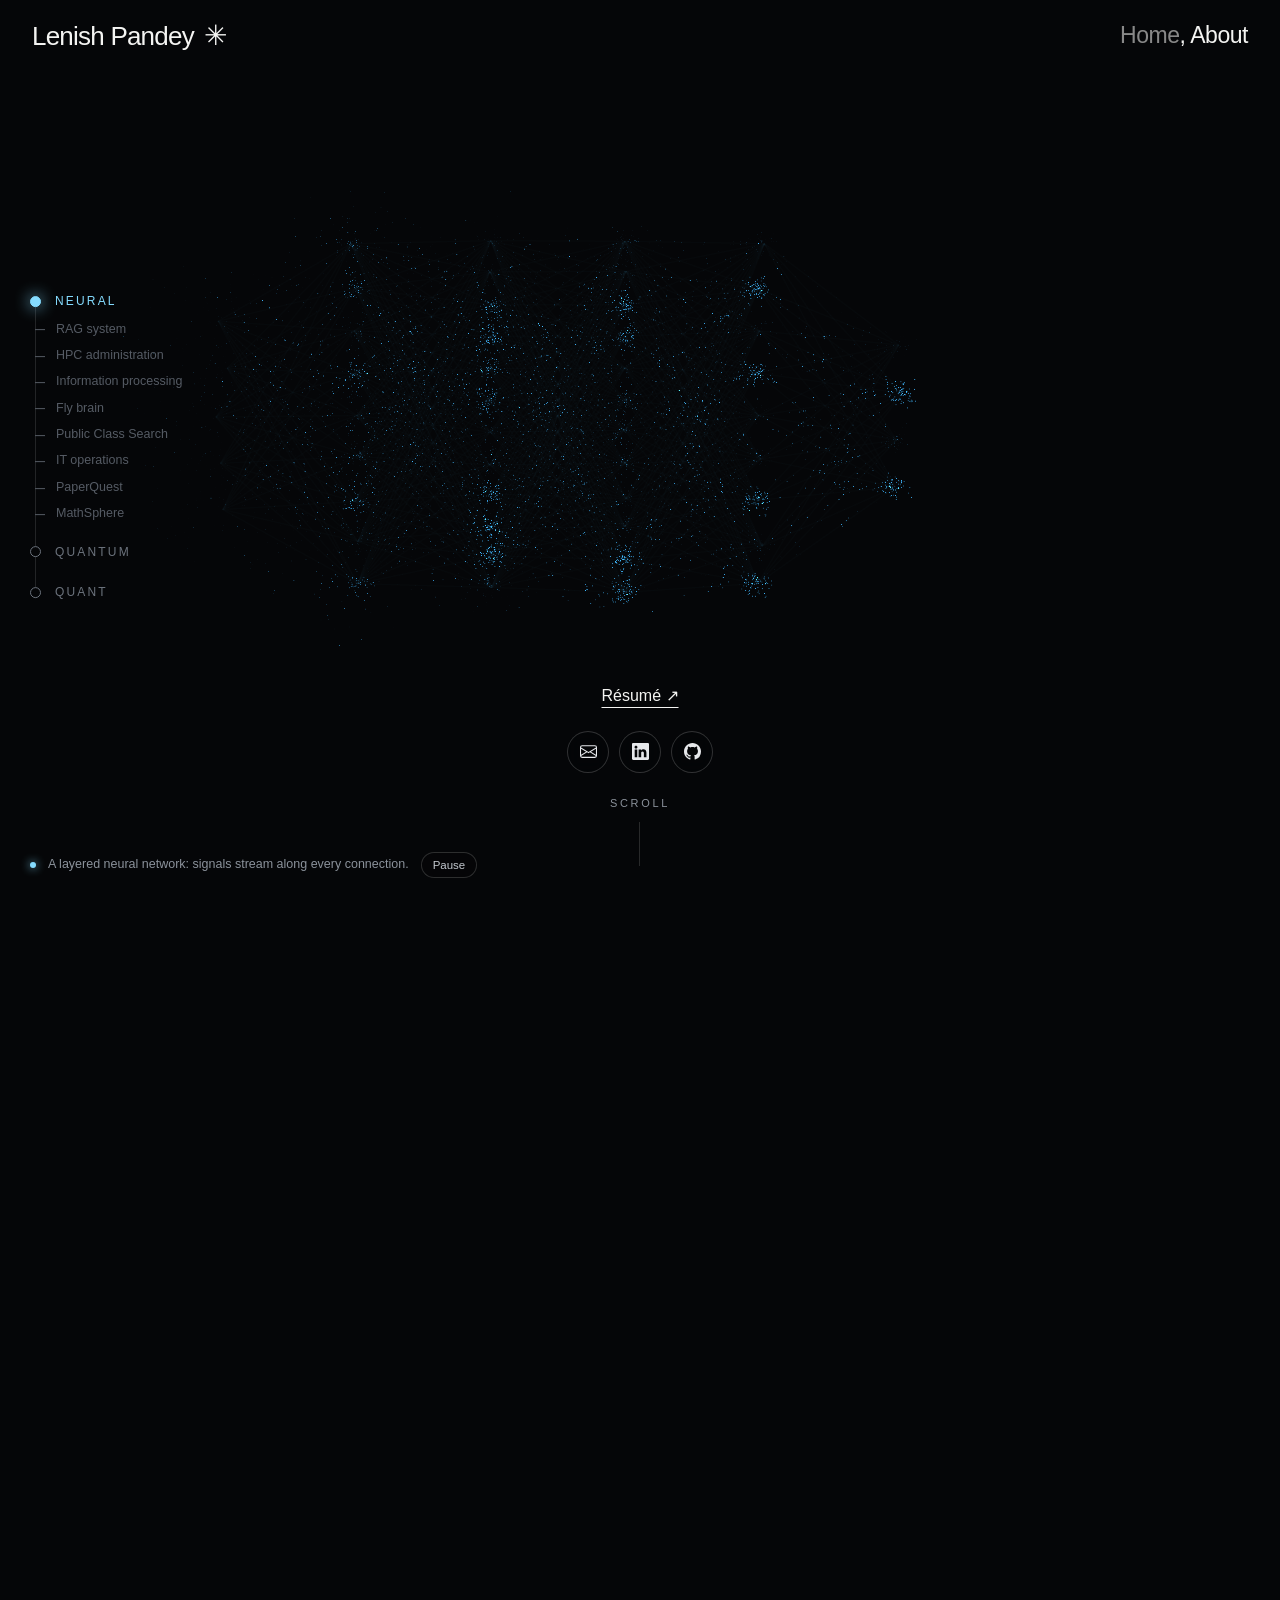
==== commit 18794a7c: "Stage experience projects beside shared role headings" ====
--- a/index.html
+++ b/index.html
@@ -5,10 +5,10 @@
   <meta name="description" content="Lenish Pandey — mathematics student at FIU working across neural networks, quantum computing, and quantitative research.">
   <title>Lenish Pandey — Neural, Quantum &amp; Quant</title>
   <link rel="icon" href="assets/favicon.svg" type="image/svg+xml">
-  <link rel="stylesheet" href="app.css?v=20260924b">
-  <link rel="stylesheet" href="story.css?v=20260924b">
-  <script src="viz.js?v=20260924b" defer></script><script src="app.js?v=20260924b" defer></script>
-  <script src="story.js?v=20260924b" type="module"></script>
+  <link rel="stylesheet" href="app.css?v=20260924c">
+  <link rel="stylesheet" href="story.css?v=20260924c">
+  <script src="viz.js?v=20260924c" defer></script><script src="app.js?v=20260924c" defer></script>
+  <script src="story.js?v=20260924c" type="module"></script>
 </head>
 <body class="story" data-field="neural">
   <svg class="sprite" aria-hidden="true">
@@ -33,7 +33,8 @@
       <li data-chapter="neural"><a class="ch" href="#neural"><i></i><span>Neural</span></a>
         <div class="steps"><ol>
           <li><a href="#rag">RAG system</a></li><li><a href="#hpc">HPC administration</a></li><li><a href="#ipa">Information processing</a></li>
-          <li><a href="#neuro">Fly brain</a></li><li><a href="#roles">PantherSoft &amp; IT ops</a></li><li><a href="#projects">Projects</a></li>
+          <li><a href="#neuro">Fly brain</a></li><li><a href="#roles">Public Class Search</a></li><li><a href="#it-operations">IT operations</a></li>
+          <li><a href="#projects">PaperQuest</a></li><li><a href="#mathsphere">MathSphere</a></li>
         </ol></div></li>
       <li data-chapter="quantum"><a class="ch" href="#quantum"><i></i><span>Quantum</span></a>
         <div class="steps"><ol><li><a href="#quantum">Learning rates</a></li><li><a href="#grover">Grover coloring</a></li><li><a href="#credentials">Credentials</a></li></ol></div></li>
@@ -60,9 +61,9 @@
 
     <!-- ============================== NEURAL ============================== -->
     <div class="chapter" id="neural" data-chapter="neural">
-      <div class="hpc-sequence" aria-labelledby="hpc-role-title">
-        <div class="hpc-heading-track">
-          <header class="hpc-heading">
+      <div class="experience-sequence" aria-labelledby="hpc-role-title">
+        <div class="role-heading-track">
+          <header class="role-heading">
             <p class="kicker">Neural / Experience</p>
             <h2 id="hpc-role-title">HPC Administration &amp; Operations Intern</h2>
             <p>Instructional &amp; Research Computing Center, FIU</p>
@@ -164,14 +165,19 @@
 
       </div>
 
+      <div class="experience-sequence" aria-labelledby="research-heading">
+        <div class="role-heading-track">
+          <header class="role-heading">
+            <p class="kicker">Neural / Research</p>
+            <h2 id="research-heading">Undergraduate Research Assistant</h2>
+            <p>Learning, information and neural circuits.</p>
+          </header>
+        </div>
       <section class="step tall" id="ipa" data-form="neural.densenet" data-caption="DenseNet: dense blocks where every layer feeds every later one. Scroll to remove connections at random.">
         <article class="entry research">
-          <p class="kicker">Neural <span class="type">Research</span></p>
-          <header class="role">
-            <h2>Undergraduate Research Assistant</h2>
-            <p class="where"><span>Department of Physics, FIU</span><span>Jan 2025 – Apr 2026</span></p>
-          </header>
-          <p class="project"><span>Project</span>Information processing ability of neural networks</p>
+
+          <h3 class="project"><span>01 / 02</span>Information processing ability of neural networks</h3>
+          <p class="where"><span>Department of Physics, FIU</span><span>Jan 2025 – Apr 2026</span></p>
           <p class="lead">As we age, or as neurons die, how quickly does the ability to learn change, and where does it collapse?</p>
           <figure class="fig ipa-fig">
             <div class="fig-tabs" role="tablist" aria-label="Information processing ability">
@@ -223,12 +229,9 @@
 
       <section class="step" id="neuro" data-form="neural.fly" data-caption="Fruit-fly brain after the FlyWire and hemibrain connectome maps: optic lobes, mushroom bodies, the central-complex compass.">
         <article class="entry research">
-          <p class="kicker">Neural <span class="type">Research</span></p>
-          <header class="role">
-            <h2>Computational Neuroscience Researcher</h2>
-            <p class="where"><span>Pena Lab · FAU, FIU &amp; FSU</span><span>Jan – Apr 2026</span></p>
-          </header>
-          <p class="project"><span>Project</span>The fruit fly’s escape circuit, simulated</p>
+
+          <h3 class="project"><span>02 / 02</span>Pena Lab: computational neuroscience</h3>
+          <p class="where"><span>Pena Lab · FAU, FIU &amp; FSU</span><span>Jan – Apr 2026</span></p>
           <p class="lead">A neural-circuit simulation of the <i>Drosophila</i> giant fiber system, the circuit that fires the fly’s escape jump.</p>
           <div class="acc more"><button type="button" aria-expanded="false">More: what I did and how<span class="plus" aria-hidden="true"></span></button>
             <div class="acc-body"><div>
@@ -242,15 +245,20 @@
             </div></div></div>
         </article>
       </section>
-
+      </div>
+
+      <div class="experience-sequence" aria-labelledby="software-heading">
+        <div class="role-heading-track">
+          <header class="role-heading">
+            <p class="kicker">Neural / Experience</p>
+            <h2 id="software-heading">Software Engineering</h2>
+            <p>Software, networks and systems at FIU.</p>
+          </header>
+        </div>
       <section class="step" id="roles" data-form="neural.net" data-caption="Campus network: core routers, distribution and access switches. A core link fails and traffic reroutes around it.">
-        <div class="stack">
-          <article class="entry job spotlight">
-            <p class="kicker">Neural <span class="type">Job</span></p>
-            <header class="role">
-              <h2>Software Engineering Intern</h2>
-              <p class="where"><span>PantherSoft, FIU</span><span>Apr – Jun 2026</span></p>
-            </header>
+        <article class="entry job spotlight">
+            <h3 class="project"><span>01 / 02</span>Public Class Search</h3>
+            <p class="where"><span>PantherSoft, FIU</span><span>Apr – Jun 2026</span></p>
             <a class="shot" href="https://classes.fiu.edu/" target="_blank" rel="noopener noreferrer"><img src="assets/media/fiu-class-search.webp" alt="FIU Public Class Search home page" loading="lazy"><span>classes.fiu.edu ↗</span></a>
             <ul class="points tight">
               <li>Modernized FIU’s <b>Public Class Search</b>, used by 50,000+ students, on a five-person Agile team.</li>
@@ -261,49 +269,69 @@
             <div class="chips"><span>React</span><span>TypeScript</span><span>Tailwind CSS</span><span>Firebase</span><span>REST APIs</span><span>Agile</span></div>
             <div class="links"><a class="link-pill primary" href="https://classes.fiu.edu/" target="_blank" rel="noopener noreferrer">Public Class Search ↗</a><button class="link-pill" data-demo="panthersoft">The numbers ▷</button></div>
           </article>
-          <article class="entry job">
-            <p class="kicker">Neural <span class="type">Job</span></p>
-            <header class="role">
-              <h2>IT Network Operations Assistant</h2>
-              <p class="where"><span>Division of IT, FIU</span><span>Jul 2026 – Present</span></p>
-            </header>
+      </section>
+
+      <section class="step" id="it-operations" data-form="neural.net" data-caption="Campus network: core routers, distribution and access switches. A core link fails and traffic reroutes around it.">
+        <article class="entry job">
+            <h3 class="project"><span>02 / 02</span>IT Network Operations</h3>
+            <p class="where"><span>Division of IT, FIU</span><span>Jul 2026 – Present</span></p>
             <p class="lead">Network and systems operations with FIU’s IT Operations team: watching monitors, answering alerts and keeping scheduled jobs running.</p>
             <div class="skill-row"><span>Working at a fast pace</span><span>On call</span><span>Clear communication</span></div>
             <h4 class="sub">Tools</h4>
             <div class="chips"><span>Nagios</span><span>PagerDuty</span><span>Microsoft Teams</span><span>Tidal jobs</span><span>Remote Desktop</span></div>
           </article>
-        </div>
-      </section>
-
+      </section>
+      </div>
+
+      <div class="experience-sequence" aria-labelledby="personal-heading">
+        <div class="role-heading-track">
+          <header class="role-heading">
+            <p class="kicker">Neural / Independent</p>
+            <h2 id="personal-heading">Personal Projects</h2>
+            <p>Tools for learning and exploring ideas.</p>
+          </header>
+        </div>
       <section class="step" id="projects" data-form="neural.brain" data-caption="A human brain: waves of activity spread over the cortex while signals run through white-matter tracts.">
         <article class="entry">
-          <p class="kicker">Neural <span class="type">Projects</span></p>
-          <h2>Projects</h2>
+          <h3 class="project"><span>01 / 02</span>PaperQuest</h3>
           <div class="proj big">
             <img src="assets/media/paperquest-app.webp" alt="PaperQuest dashboard: a knowledge graph of concepts, projects in progress and daily activity" loading="lazy">
-            <div><h4>PaperQuest</h4><p>Drop in a research paper; a language model maps the concepts it stands on into a prerequisite graph rooted in high-school math, then teaches it bottom-up with lessons and quizzes, all drawn as an explorable knowledge galaxy.</p>
+            <div><p>Drop in a research paper; a language model maps the concepts it stands on into a prerequisite graph rooted in high-school math, then teaches it bottom-up with lessons and quizzes, all drawn as an explorable knowledge galaxy.</p>
               <div class="chips"><span>React</span><span>Node.js</span><span>LLMs</span><span>Docling</span></div>
               <div class="links"><a class="link-pill" href="https://github.com/lenishu/Paperquest" target="_blank" rel="noopener noreferrer">Code ↗</a></div></div>
           </div>
+        </article>
+      </section>
+
+      <section class="step" id="mathsphere" data-form="neural.brain" data-caption="A human brain: waves of activity spread over the cortex while signals run through white-matter tracts.">
+        <article class="entry">
+          <h3 class="project"><span>02 / 02</span>MathSphere</h3>
           <div class="proj big">
             <img src="assets/media/mathsphere-app.webp" alt="MathSphere explore view: domain-coloring plots of the gamma function, exponential, simple pole, roots of unity, branch cut and an essential singularity" loading="lazy">
-            <div><h4>MathSphere</h4><p>Type an expression you cannot picture, or pull one from a paper, and it becomes a moving scene: complex functions by domain coloring, matrices as transformations, curves carrying their tangents. Each scene says how far to trust it.</p>
+            <div><p>Type an expression you cannot picture, or pull one from a paper, and it becomes a moving scene: complex functions by domain coloring, matrices as transformations, curves carrying their tangents. Each scene says how far to trust it.</p>
               <div class="chips"><span>JavaScript</span><span>Node.js</span><span>Visualization</span><span>Complex analysis</span></div></div>
           </div>
         </article>
       </section>
+      </div>
     </div>
 
     <!-- ============================== QUANTUM ============================== -->
     <div class="chapter" id="quantum-chapter" data-chapter="quantum">
+      <div class="experience-sequence" aria-labelledby="quantum-research-heading">
+        <div class="role-heading-track">
+          <header class="role-heading">
+            <p class="kicker">Quantum / Research</p>
+            <h2 id="quantum-research-heading">Quantum Research</h2>
+            <p>Learning systems and quantum algorithms.</p>
+          </header>
+        </div>
       <section class="step" id="quantum" data-form="quantum.vqe" data-zoom="1.15" data-caption="VQE energy landscape: the optimizer descends past local minima to the ground state; energy per iteration on the back wall.">
         <article class="entry research">
-          <p class="kicker">Quantum <span class="type">Research</span></p>
-          <header class="role">
-            <h2>Quantum ML Research Assistant</h2>
-            <p class="where"><span>Data Management Research Lab (DaMRL), FIU · with Prof. Janki Bhimani</span><span>May 2026 – Present</span></p>
-          </header>
-          <p class="project"><span>Project</span>Quantum learning rates: Polyak step sizes with guarantees</p>
+
+          <h3 class="project"><span>01 / 02</span>Quantum learning rates: Polyak step sizes with guarantees</h3>
+          <p class="project-role">Quantum ML Research Assistant</p>
+          <p class="where"><span>Data Management Research Lab (DaMRL), FIU · with Prof. Janki Bhimani</span><span>May 2026 – Present</span></p>
           <p class="lead">A variational quantum algorithm walks down an energy landscape, and how far each step goes is usually hand-tuned. We derive it instead: the energy variance, measurable on the quantum computer, bounds the distance to the ground state, and a Polyak step turns that bound into the learning rate.</p>
           <figure class="fig levels" data-levels aria-label="Final energy of three optimizers on a 6-qubit, 5-layer transverse-field Ising model"></figure>
           <div class="acc more"><button type="button" aria-expanded="false">More: what I did and how<span class="plus" aria-hidden="true"></span></button>
@@ -327,8 +355,7 @@
 
       <section class="step" id="grover" data-form="quantum.grover" data-caption="Grover search on a graph: the oracle flips valid colorings, diffusion amplifies them, and a measurement colors the graph.">
         <article class="entry research">
-          <p class="kicker">Quantum <span class="type">Publication</span></p>
-          <h2>Solving the general planar graph coloring problem using Grover’s algorithm</h2>
+          <h3 class="project"><span>02 / 02</span>Solving the general planar graph coloring problem using Grover’s algorithm</h3>
           <p class="meta">International Journal of Innovative Science and Research Technology, Vol. 8 (2023) · Lenish Pandey et al.</p>
           <p class="lead">A quantum circuit that uses Grover’s search, quadratically faster than classical search, to color planar graphs, applied to placing specialists across hospitals.</p>
           <div class="thumbs">
@@ -338,11 +365,19 @@
           <div class="links"><button class="link-pill primary" data-demo="publication">Run Grover demo ▷</button><a class="link-pill" href="https://ijisrt.com/solving-the-general-planar-graph-coloring-problem-using-grovers-algorithm" target="_blank" rel="noopener noreferrer">Paper ↗</a><a class="link-pill" href="https://doi.org/10.5281/zenodo.10629676" target="_blank" rel="noopener noreferrer">DOI ↗</a><a class="link-pill" href="https://github.com/lenishu/Grovers_algorithm_for_graph_coloring_problem" target="_blank" rel="noopener noreferrer">Code ↗</a></div>
         </article>
       </section>
-
+      </div>
+
+      <div class="experience-sequence" aria-labelledby="quantum-learning-heading">
+        <div class="role-heading-track">
+          <header class="role-heading">
+            <p class="kicker">Quantum / Learning</p>
+            <h2 id="quantum-learning-heading">Quantum Foundations</h2>
+            <p>Challenges, summer schools and coursework.</p>
+          </header>
+        </div>
       <section class="step" id="credentials" data-form="quantum.slit" data-caption="Double slit: single particles pass two slits and land one at a time, building interference fringes.">
         <article class="entry">
-          <p class="kicker">Quantum <span class="type">Credentials</span></p>
-          <h2>Credentials</h2>
+          <h3 class="project"><span>Learning</span>Credentials</h3>
           <div class="creds">
             <a href="https://www.credly.com/badges/41bfeb6b-95f9-4495-8939-d14e456e5676/public_url" target="_blank" rel="noopener noreferrer"><b>IBM Quantum Challenge 2024</b><span>Achievement ↗</span></a>
             <a href="https://www.credly.com/badges/2c0e1e83-b0c1-4215-8a66-d54f759ce8b6/public_url" target="_blank" rel="noopener noreferrer"><b>Qiskit Global Summer School 2022</b><span>Quantum Excellence ↗</span></a>
@@ -351,48 +386,74 @@
           </div>
         </article>
       </section>
+      </div>
     </div>
 
     <!-- ============================== QUANT ============================== -->
     <div class="chapter" id="quant-chapter" data-chapter="quant">
+      <div class="experience-sequence" aria-labelledby="markets-heading">
+        <div class="role-heading-track">
+          <header class="role-heading">
+            <p class="kicker">Quant / Overview</p>
+            <h2 id="markets-heading">Quantitative Research</h2>
+            <p>Probability, computation and markets.</p>
+          </header>
+        </div>
       <section class="step" id="quant" data-form="quant.tape" data-caption="Price tape: a live price line, candlesticks, and the distribution of returns at the edge.">
         <article class="entry">
-          <p class="kicker">Quant</p>
-          <h2>Probability, priced</h2>
+          <h3 class="project">Probability, priced</h3>
           <p class="lead">Probability and computation applied to markets: option-trading research, the Student Managed Investment Fund, and a self-custody crypto wallet.</p>
           <div class="chips"><span>Probability &amp; statistics</span><span>Numerical methods</span><span>Optimization</span><span>Python · C++ · SQL</span></div>
         </article>
       </section>
-
+      </div>
+
+      <div class="experience-sequence" aria-labelledby="options-role-heading">
+        <div class="role-heading-track">
+          <header class="role-heading">
+            <p class="kicker">Quant / Research</p>
+            <h2 id="options-role-heading">Mathematics Research</h2>
+            <p>Florida International University</p>
+          </header>
+        </div>
       <section class="step" id="options" data-form="quant.bs" data-caption="Black–Scholes call-price surface C(S, τ), with simulated price paths riding it to expiry.">
         <article class="entry research">
-          <p class="kicker">Quant <span class="type">Research</span></p>
-          <h2>Option trading research <span class="pending">details to add</span></h2>
+          <h3 class="project">Option trading research</h3>
           <p class="meta">Mathematics research · Florida International University</p>
           <p class="lead">Mathematics research on option trading.</p>
           <div class="links"><button class="link-pill" data-demo="options">Concept demo ▷</button></div>
           <p class="note">The surface and the demo illustrate the Black–Scholes model; they are not research results.</p>
         </article>
       </section>
-
+      </div>
+
+      <div class="experience-sequence" aria-labelledby="fund-role-heading">
+        <div class="role-heading-track">
+          <header class="role-heading">
+            <p class="kicker">Quant / Experience</p>
+            <h2 id="fund-role-heading">Student Managed Investment Fund</h2>
+            <p>Florida International University</p>
+          </header>
+        </div>
       <section class="step" id="smif" data-form="quant.smile" data-caption="Implied-volatility smile: the surface of volatilities the market implies across strikes and expiries, with a live price tape behind it.">
         <article class="entry job">
-          <p class="kicker">Quant <span class="type">Experience</span></p>
-          <header class="role">
-            <h2>Student Managed Investment Fund</h2>
-            <p class="where"><span>Member · Florida International University</span><span></span></p>
-          </header>
+          <h3 class="project">Investment fund</h3>
           <p class="lead">Role and contributions <span class="pending">details to add</span></p>
         </article>
       </section>
-
+      </div>
+
+      <div class="experience-sequence" aria-labelledby="wallet-role-heading">
+        <div class="role-heading-track">
+          <header class="role-heading">
+            <p class="kicker">Quant / Experience</p>
+            <h2 id="wallet-role-heading">Co-founder &amp; Backend Engineer</h2>
+            <p>Cashify Wallet</p>
+          </header>
+        </div>
       <section class="step" id="cashify" data-form="quant.wallet" data-caption="Self-custody wallet: each payment is reviewed, signed on the device, broadcast to a network and confirmed into a block.">
         <article class="entry job">
-          <p class="kicker">Quant <span class="type">Job</span></p>
-          <header class="role">
-            <h2>Co-founder &amp; Backend Engineer</h2>
-            <p class="where"><span>Cashify Wallet</span><span></span></p>
-          </header>
+          <h3 class="project">Cashify Wallet</h3>
           <p class="lead">A non-custodial crypto wallet: keys stay on the device, and every payment is signed there, after the user reviews recipient, network, amount and fee.</p>
           <ol class="flow">
             <li><b>Review</b>Recipient, network, amount and fee, on screen.</li>
@@ -404,6 +465,7 @@
           <div class="links"><a class="link-pill primary" href="https://cashifywallet.com/" target="_blank" rel="noopener noreferrer">cashifywallet.com ↗</a><a class="link-pill" href="https://play.google.com/store/apps/details?id=com.cashifywallet.wallet" target="_blank" rel="noopener noreferrer">Google Play ↗</a></div>
         </article>
       </section>
+      </div>
     </div>
 
     <section class="step contact" id="contact" data-form="finale" data-frame="center" data-caption="All three fields at once." aria-labelledby="contact-title">
@@ -416,7 +478,7 @@
           <a class="icon" href="https://github.com/lenishu" target="_blank" rel="noopener noreferrer" aria-label="GitHub"><svg><use href="#i-gh"/></svg></a>
           <button class="icon text" type="button" data-copy="lenishpandeynepal@gmail.com">Copy email ⧉</button>
         </div>
-        <a class="more-about" href="about.html"><span>There’s more about me</span><b>About →</b></a>
+        <a class="about-link" href="about.html"><span>About me</span><span aria-hidden="true">↗</span></a>
         <p class="sr-only" id="copy-status" role="status" aria-live="polite"></p>
       </div>
     </section>
--- a/story.css
+++ b/story.css
@@ -441,27 +441,11 @@
 .lv-val.win { fill:var(--field); font-weight:600; }
 .lv-name { font-size:10.5px; fill:var(--muted); }
 
-/* last page: point to About */
-.more-about {
-  position:relative;
-  display:inline-flex;
-  align-items:center;
-  gap:12px;
-  margin-top:26px;
-  padding:12px 12px 12px 22px;
-  border:1px solid color-mix(in srgb, var(--field) 60%, transparent);
-  border-radius:999px;
-  background:color-mix(in srgb, var(--field) 10%, rgba(5,6,8,.7));
-  color:#fff;
-  text-decoration:none;
-  animation:beckon 2.6s var(--ease) infinite;
-}
-.more-about b { padding:7px 14px; border-radius:999px; background:var(--field); color:#05070a; font-weight:500; transition:transform .25s; }
-.more-about:hover b { transform:translateX(4px); }
-@keyframes beckon {
-  0%, 100% { box-shadow:0 0 0 0 color-mix(in srgb, var(--field) 45%, transparent); }
-  60% { box-shadow:0 0 0 14px transparent; }
-}
+/* A quiet, direct route to the About page. */
+.about-link { display:flex; justify-content:space-between; align-items:center; gap:64px; width:fit-content; margin:40px auto 0; padding:10px 0; border-bottom:1px solid rgba(255,255,255,.35); color:var(--text); text-decoration:none; font:400 22px/1.2 var(--font-heading); }
+.about-link span:last-child { transition:transform .25s var(--ease); }
+.about-link:hover span:last-child { transform:translate(3px,-3px); }
+.about-link:hover { border-color:currentColor; }
 .contact-inner .icons { margin-top:22px; }
 
 /* ---------------- Dialog figures: architecture and pam_slurm_adopt ---------------- */
@@ -548,24 +532,55 @@
 .story .entry .fig-tabs button[aria-selected="true"] { background:none; color:var(--text); border-bottom-color:currentColor; }
 .story .entry .outcomes li { padding-left:16px; }
 .story .entry .outcomes li::before { content:'–'; width:auto; height:auto; background:none; color:var(--muted); }
-.hpc-sequence { position:relative; }
-.hpc-heading-track { position:absolute; inset:0 0 100px; pointer-events:none; }
-.hpc-heading { position:sticky; top:110px; margin-left:250px; width:calc(50vw - 260px); max-width:390px; pointer-events:auto; }
-.hpc-heading h2 { font:400 clamp(26px,2.5vw,40px)/1.12 var(--font-heading); letter-spacing:-.035em; text-wrap:balance; }
-.hpc-heading .kicker { margin-bottom:18px; }
-.hpc-heading > p:not(.kicker) { margin-top:16px; max-width:30ch; font-size:13px; color:#b7bcc4; }
-.hpc-heading > p.tenure { margin-top:6px; color:var(--muted); }
-.hpc-sequence .project { margin-top:0; font-size:clamp(25px,2.3vw,34px); font-weight:400; line-height:1.15; text-wrap:balance; }
-.hpc-sequence .project span { margin-bottom:24px; color:var(--muted); }
-.hpc-sequence .lead { margin-top:22px; }
+.experience-sequence { position:relative; }
+.role-heading-track { position:absolute; inset:0 0 100px; pointer-events:none; }
+.role-heading { position:sticky; top:110px; margin-left:250px; width:calc(50vw - 260px); max-width:390px; pointer-events:auto; }
+.role-heading h2 { font:400 clamp(26px,2.5vw,40px)/1.12 var(--font-heading); letter-spacing:-.035em; text-wrap:balance; }
+.role-heading .kicker { margin-bottom:18px; }
+.role-heading > p:not(.kicker) { margin-top:16px; max-width:30ch; font-size:13px; color:#b7bcc4; }
+.role-heading > p.tenure { margin-top:6px; color:var(--muted); }
+.experience-sequence .project { margin-top:0; font-size:clamp(25px,2.3vw,34px); font-weight:400; line-height:1.15; text-wrap:balance; }
+.experience-sequence .project span { margin-bottom:24px; color:var(--muted); }
+.experience-sequence .lead { margin-top:22px; }
 @media (max-width:1100px) and (min-width:900px) {
-  .hpc-heading { margin-left:225px; width:calc(50vw - 235px); }
-  .hpc-heading h2 { font-size:25px; }
+  .role-heading { margin-left:225px; width:calc(50vw - 235px); }
+  .role-heading h2 { font-size:25px; }
 }
 @media (max-width:899px) {
-  .hpc-heading-track { position:relative; inset:auto; padding:120px 24px 0; }
-  .hpc-heading { position:relative; top:auto; margin:0 auto; width:100%; max-width:544px; }
-  .hpc-heading h2 { max-width:20ch; font-size:34px; }
-  .hpc-sequence .step { min-height:110svh; }
+  .role-heading-track { position:relative; inset:auto; padding:120px 24px 0; }
+  .role-heading { position:relative; top:auto; margin:0 auto; width:100%; max-width:544px; }
+  .role-heading h2 { max-width:20ch; font-size:34px; }
+  .experience-sequence .step { min-height:110svh; }
   .hero-step { min-height:100svh; }
 }
+
+/* Each desktop project is staged in place, with only a small entrance movement. */
+.project-role { margin-top:18px; color:#dfe2e6; font-size:14px; }
+.experience-sequence .project + .where { margin-top:18px; }
+.experience-sequence .proj.big { border:0; padding-top:24px; }
+.experience-sequence .proj.big p { font-size:15.5px; line-height:1.6; color:#c9cdd2; }
+@media (min-width:900px) {
+  .staged-story .experience-sequence .step { min-height:125vh; padding:0; }
+  .staged-story .experience-sequence .step.tall { min-height:260vh; }
+  .staged-story .role-heading-track { position:static; }
+  .staged-story .role-heading { position:fixed; left:250px; top:110px; margin:0; opacity:0; visibility:hidden; transform:translateY(18px); pointer-events:none; transition:opacity .3s ease, transform .4s var(--ease), visibility 0s .4s; }
+  .staged-story .experience-sequence.is-active .role-heading { opacity:1; visibility:visible; transform:none; pointer-events:auto; transition-delay:0s; }
+  .staged-story .experience-sequence .entry {
+    position:fixed; right:6vw; top:max(110px, calc(50dvh - 290px));
+    max-height:calc(100dvh - max(110px, calc(50dvh - 290px)) - 70px);
+    overflow-y:auto; scrollbar-width:thin; scrollbar-color:#353a41 transparent;
+    padding:0 8px 10px 0; opacity:0; visibility:hidden; transform:translateY(18px);
+    pointer-events:none; transition:opacity .25s ease, transform .4s var(--ease), visibility 0s .4s;
+  }
+  .staged-story .experience-sequence .step.is-active .entry { opacity:1; visibility:visible; transform:none; pointer-events:auto; transition-delay:0s; }
+}
+@media (min-width:900px) and (max-width:1100px) {
+  .staged-story .role-heading { left:225px; }
+}
+@media (max-width:899px) {
+  .staged-story .experience-sequence .entry { transition:opacity .35s ease, transform .4s var(--ease); }
+  .staged-story .experience-sequence .step:not(.is-revealed) .entry { opacity:0; transform:translateY(18px); }
+}
+@media (prefers-reduced-motion:reduce) {
+  .staged-story .experience-sequence .entry, .staged-story .role-heading { transition:none; transform:none; }
+}
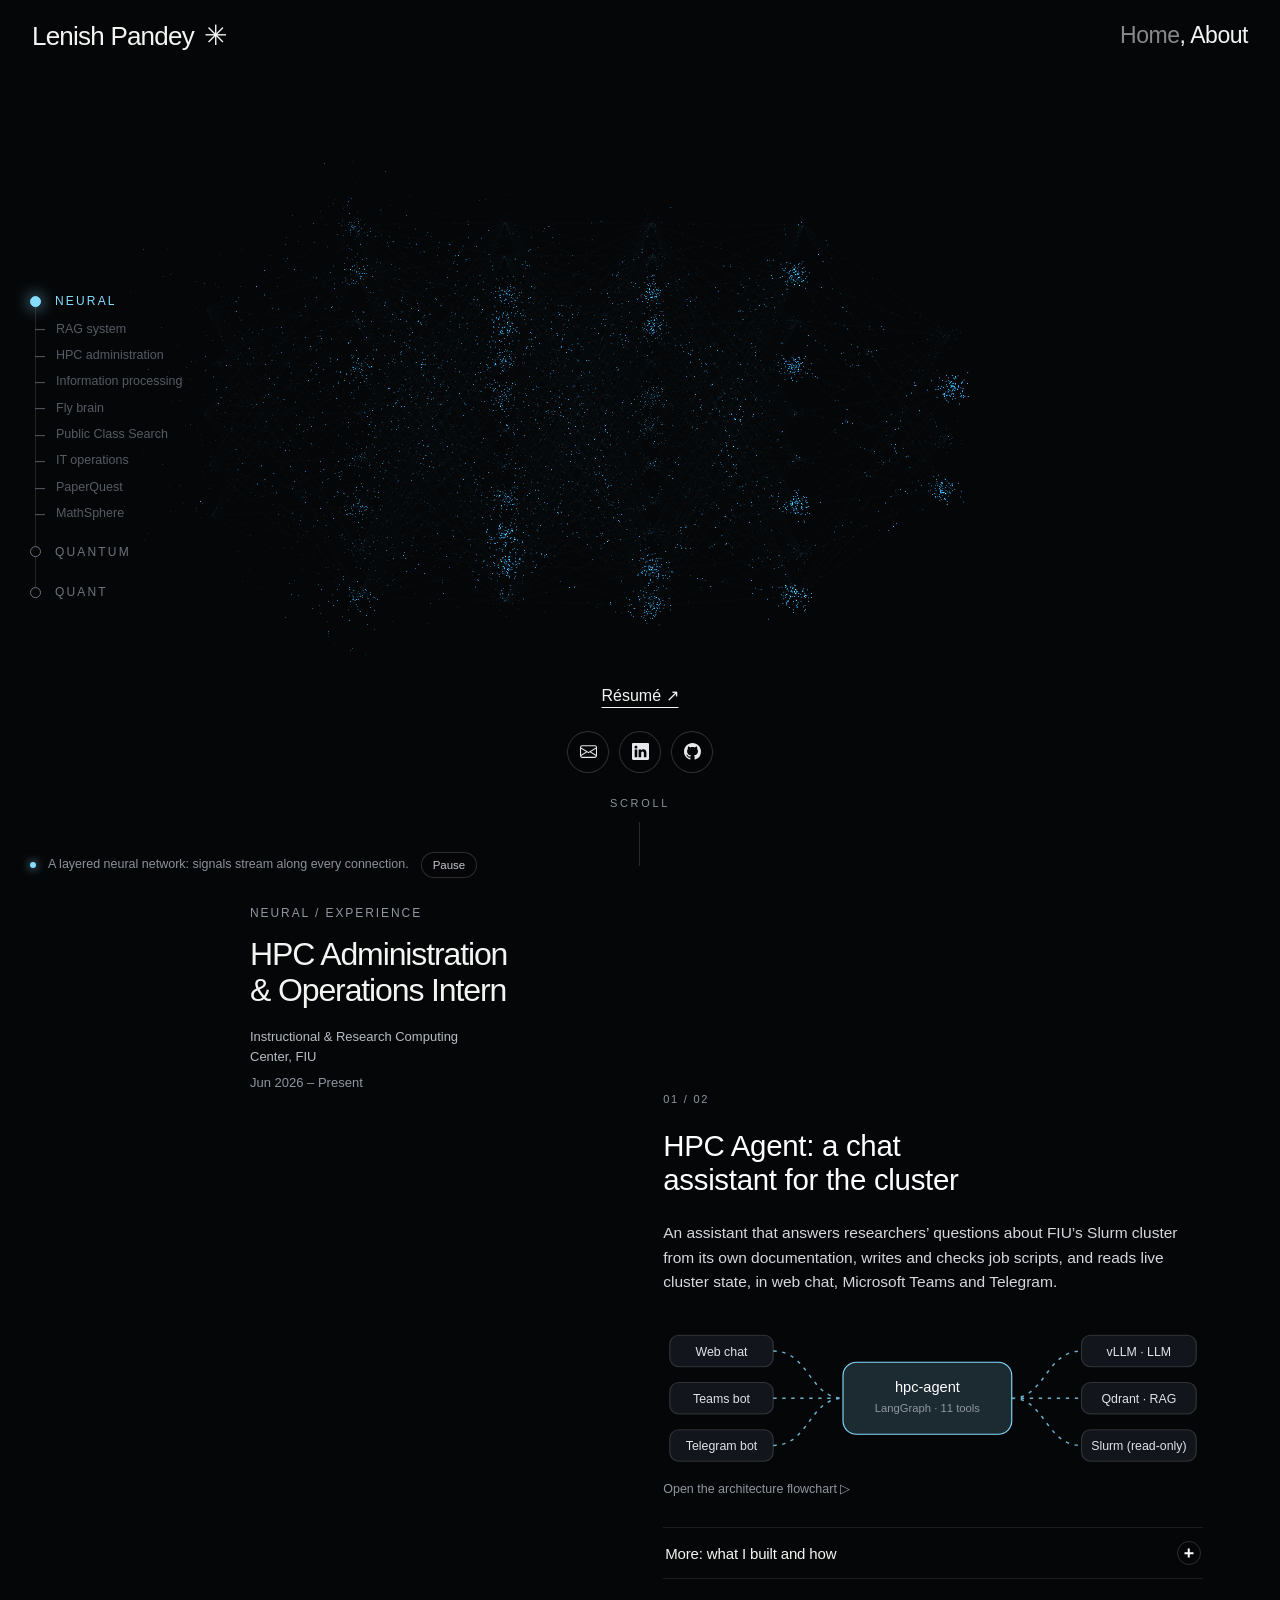
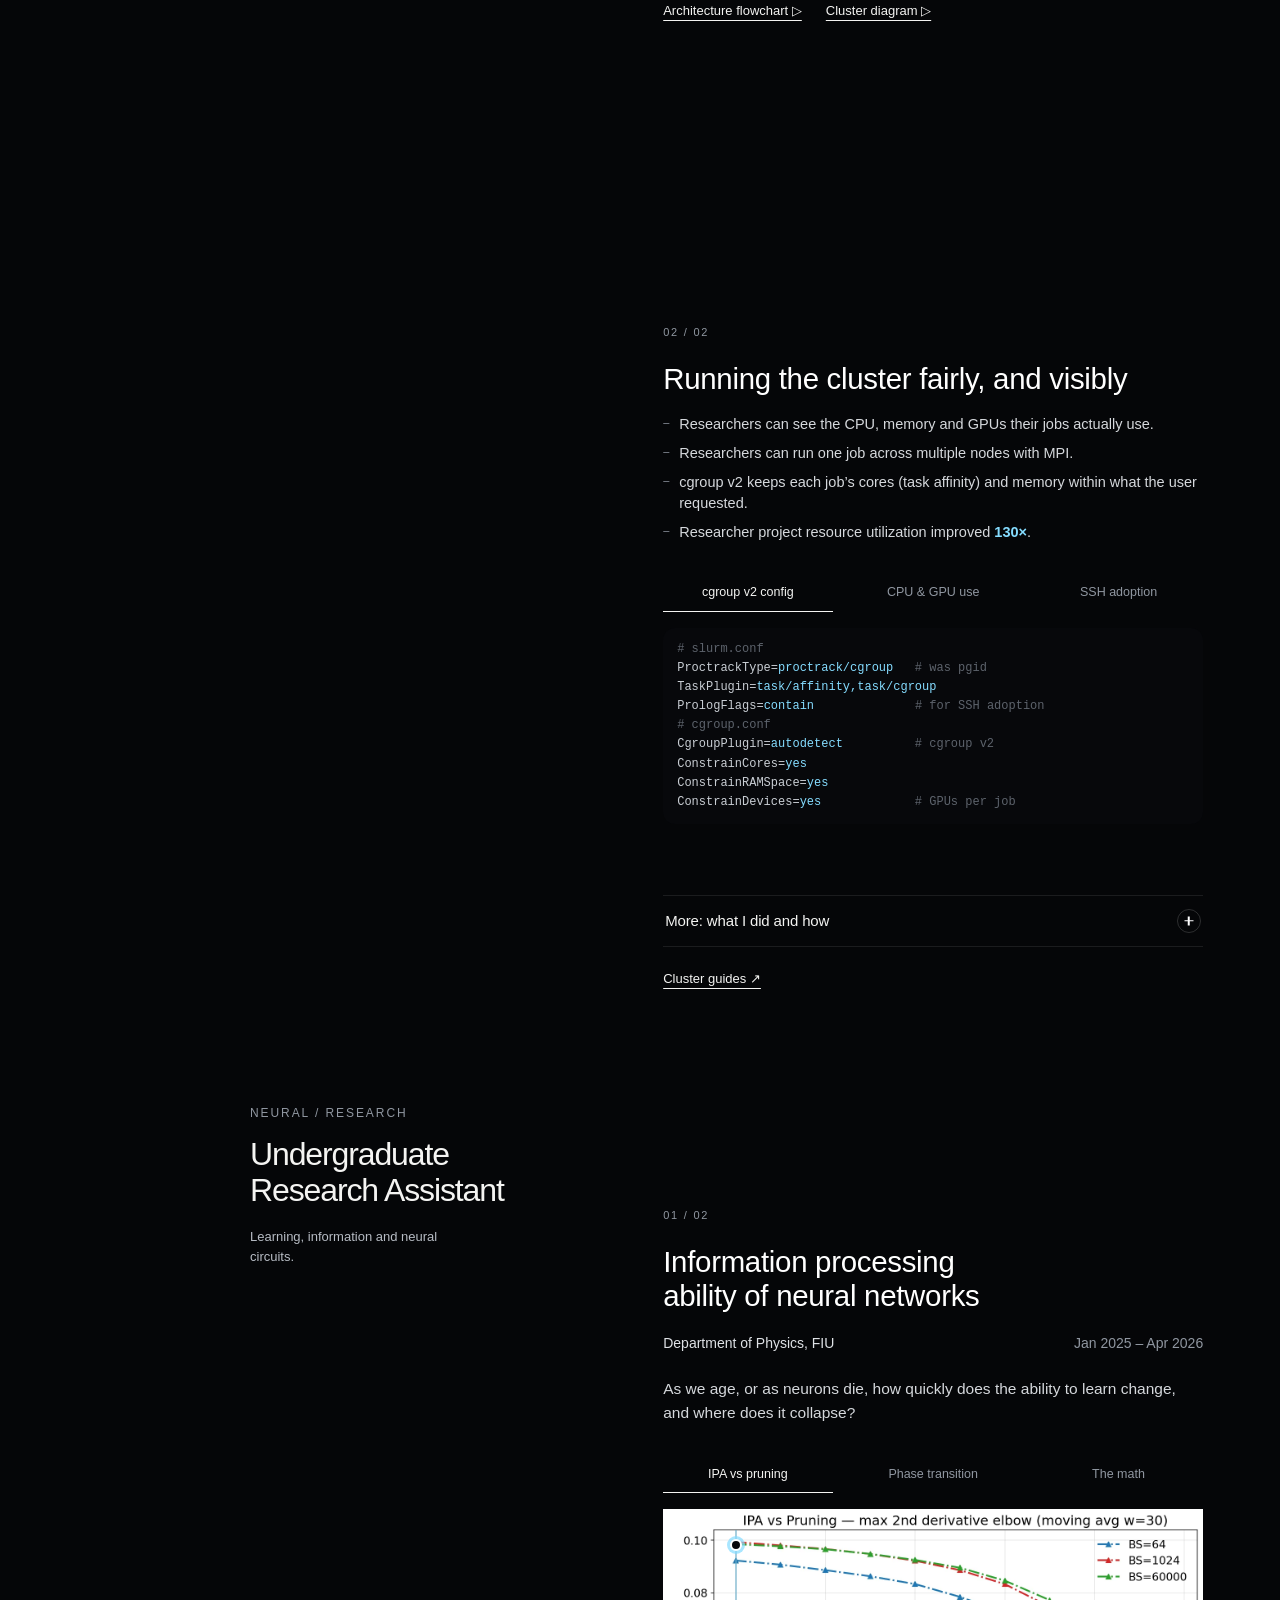
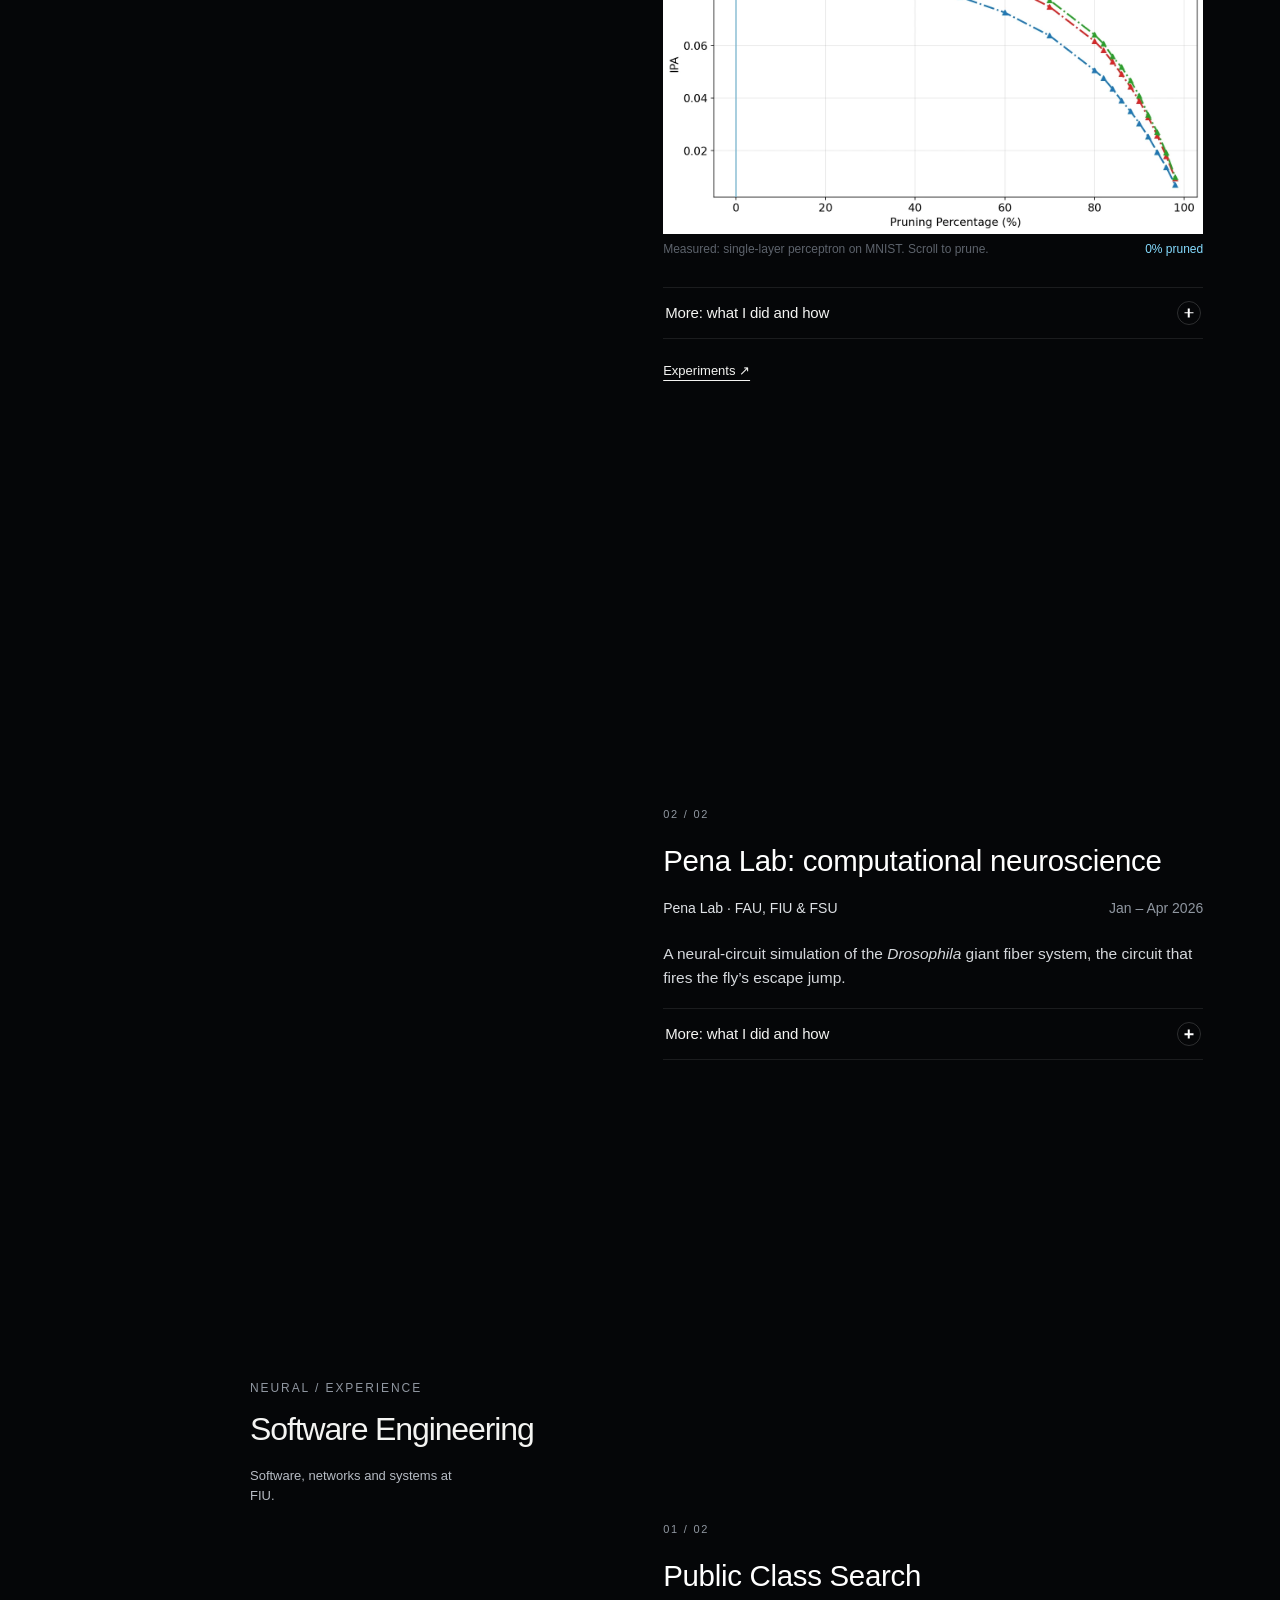
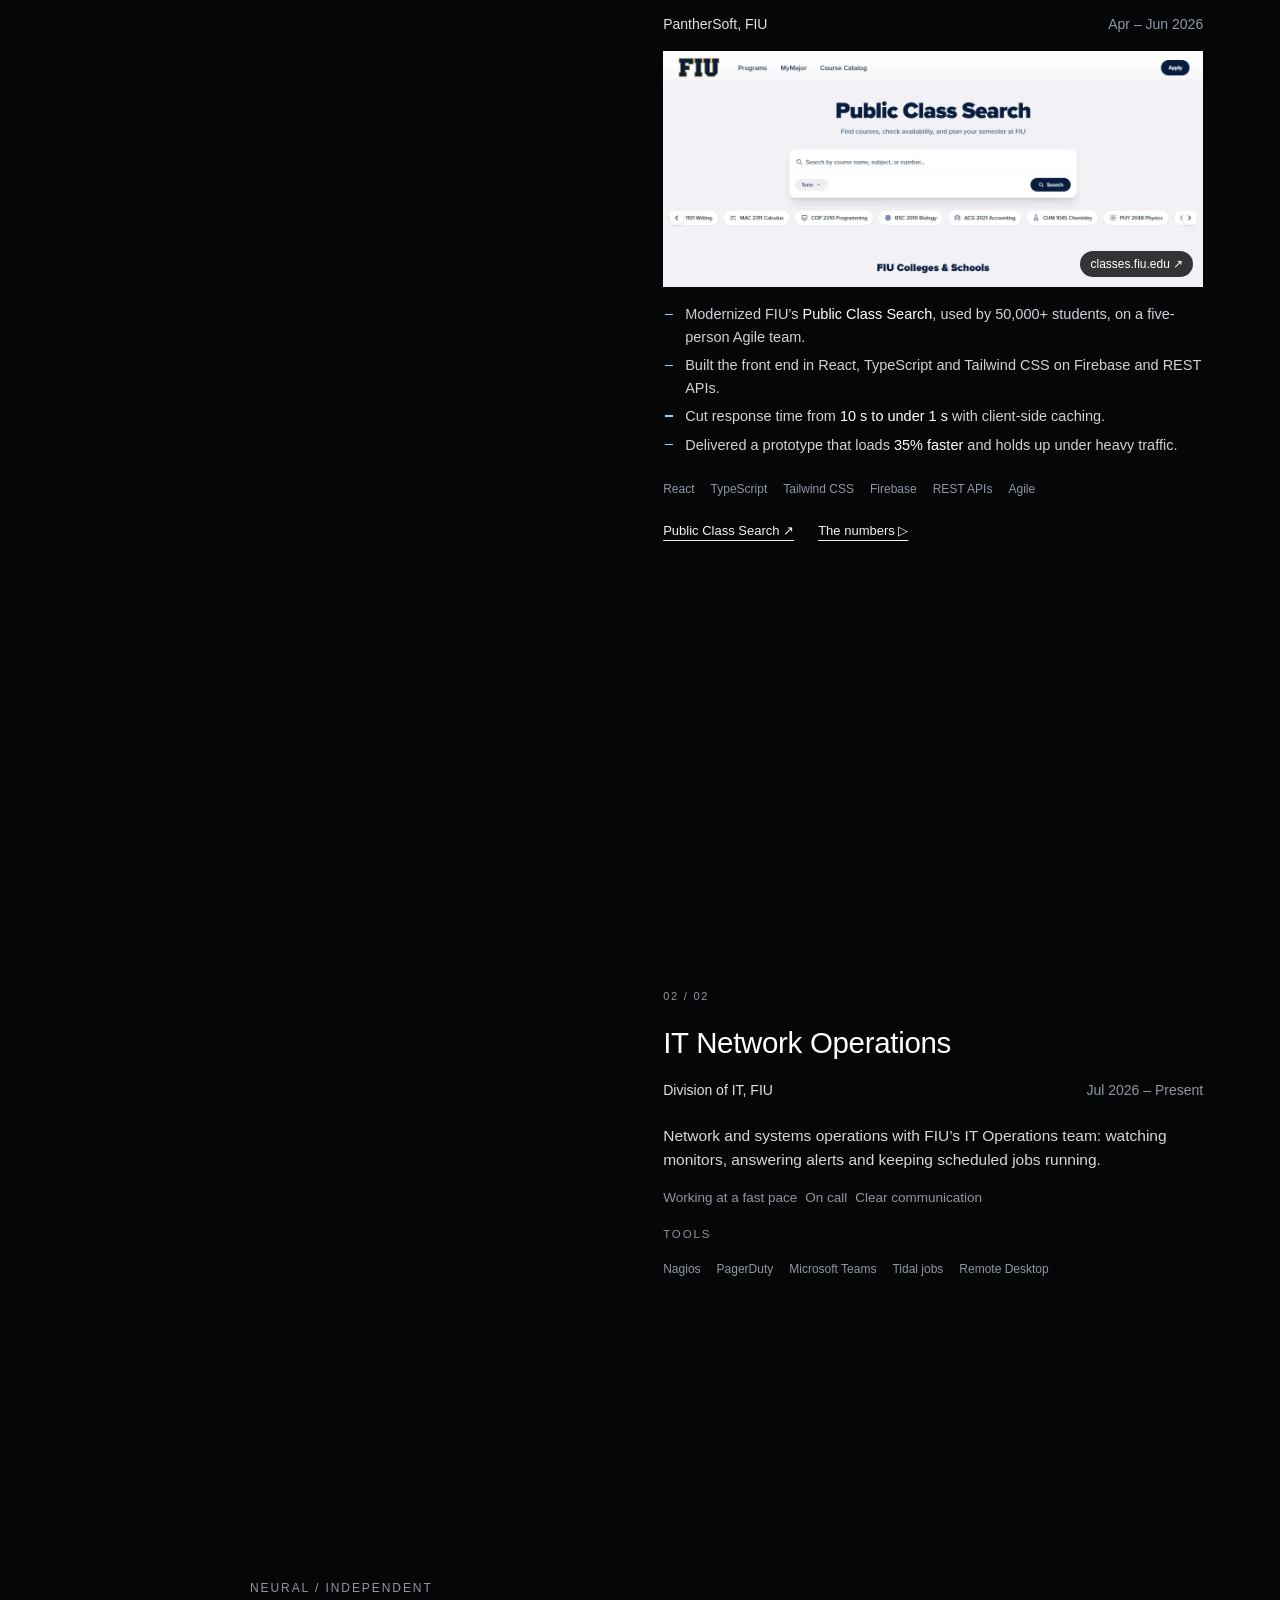
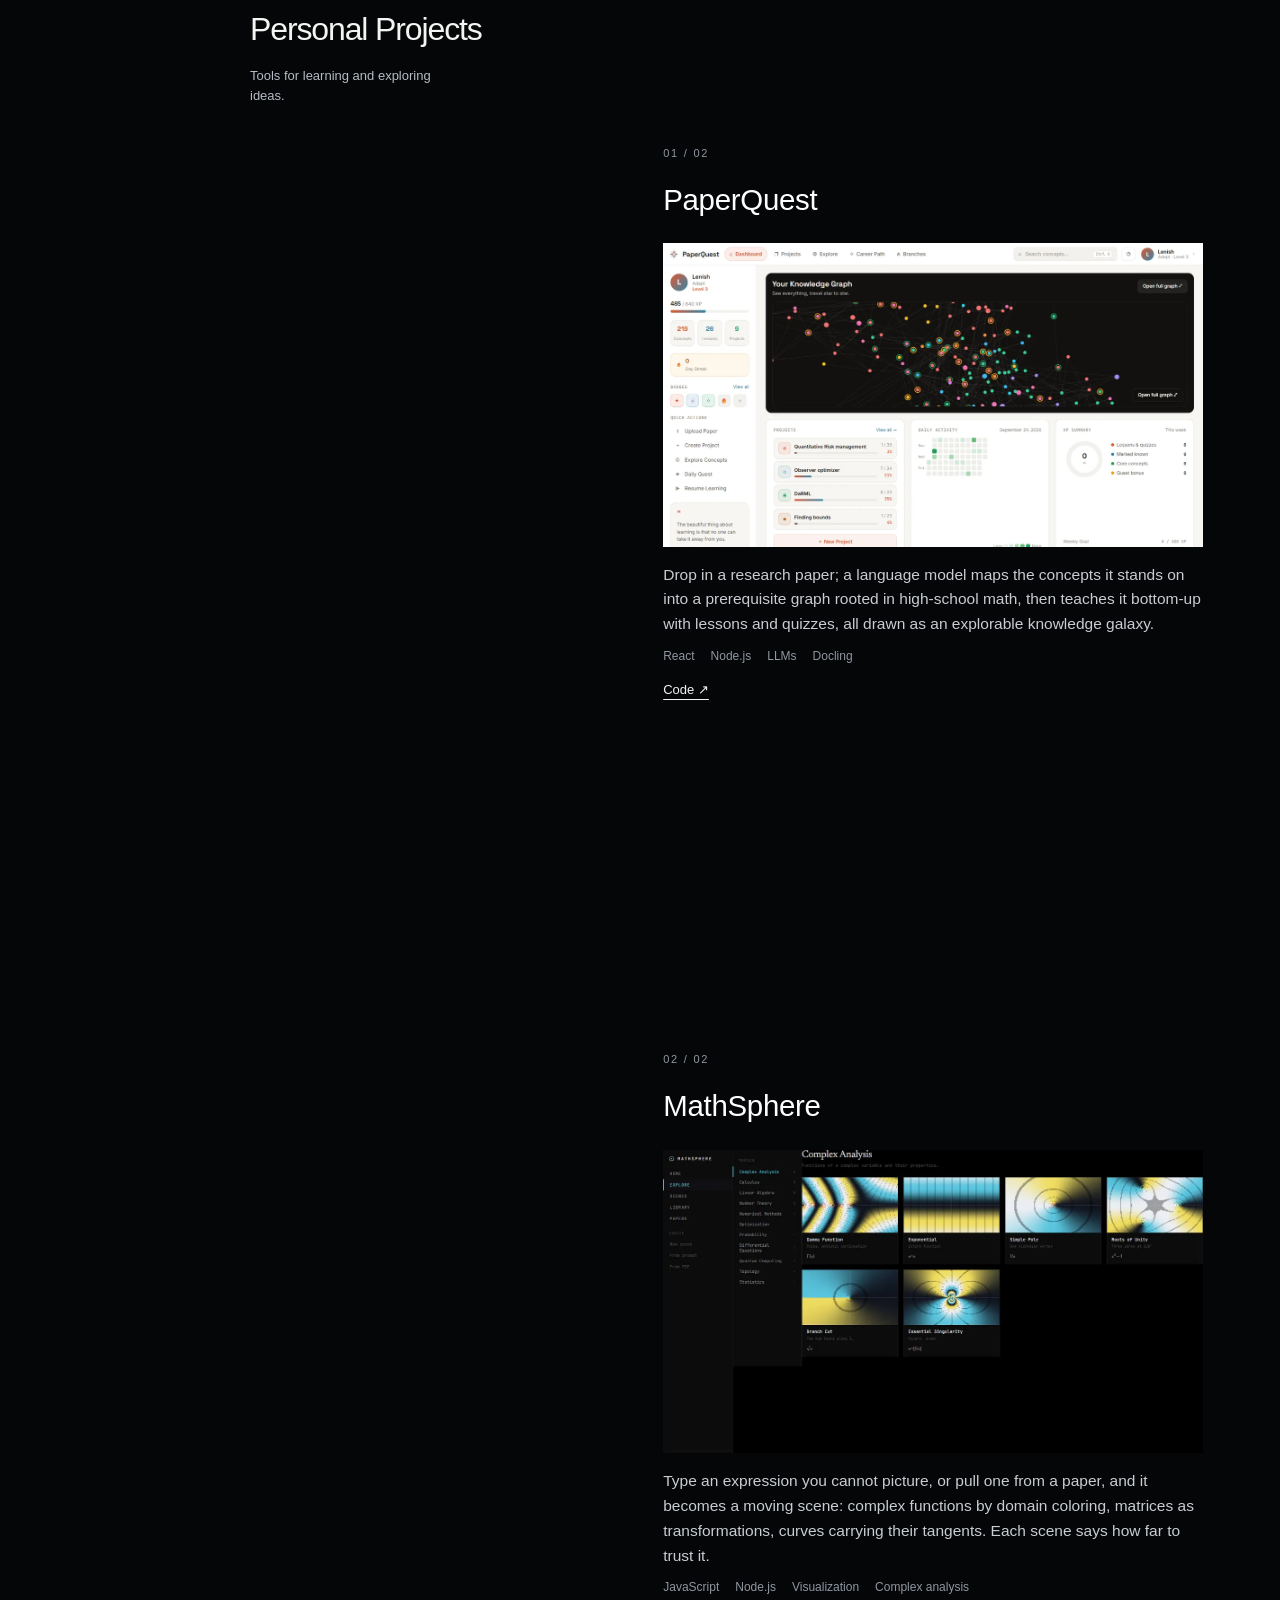
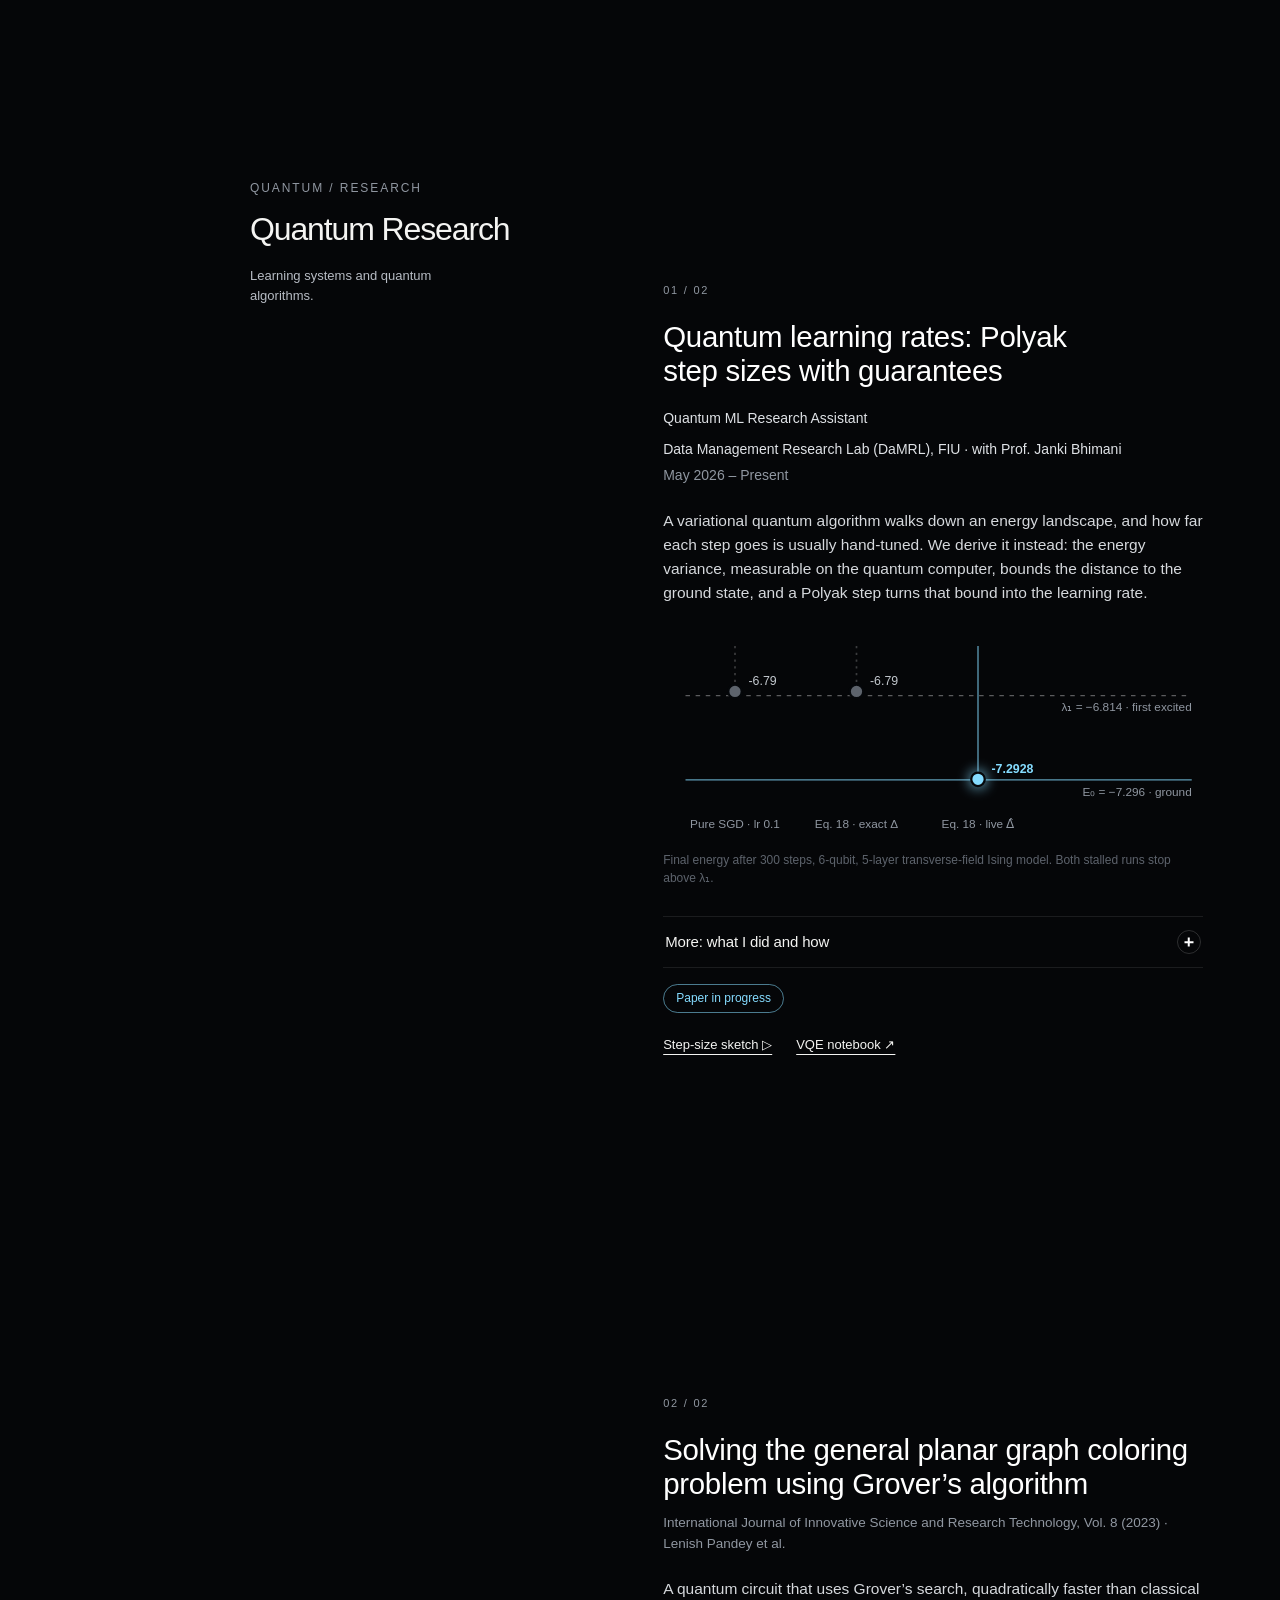
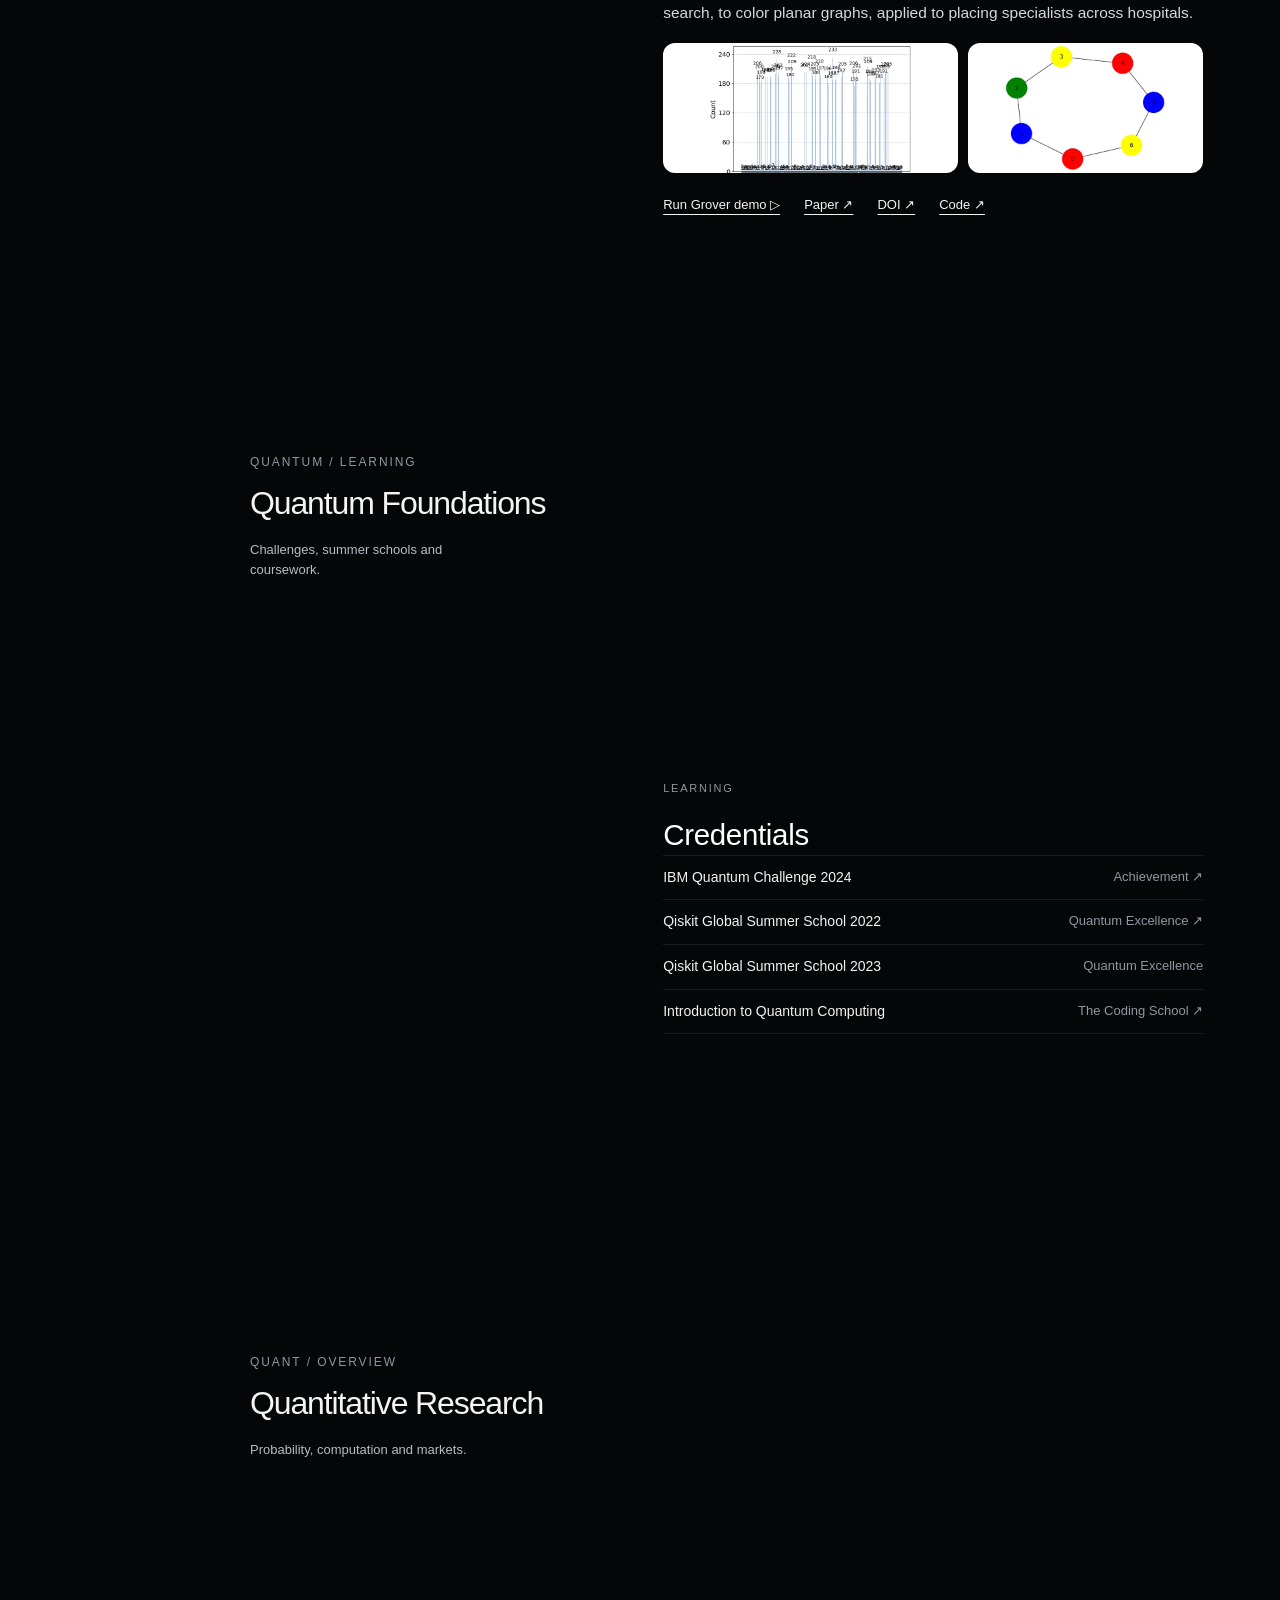
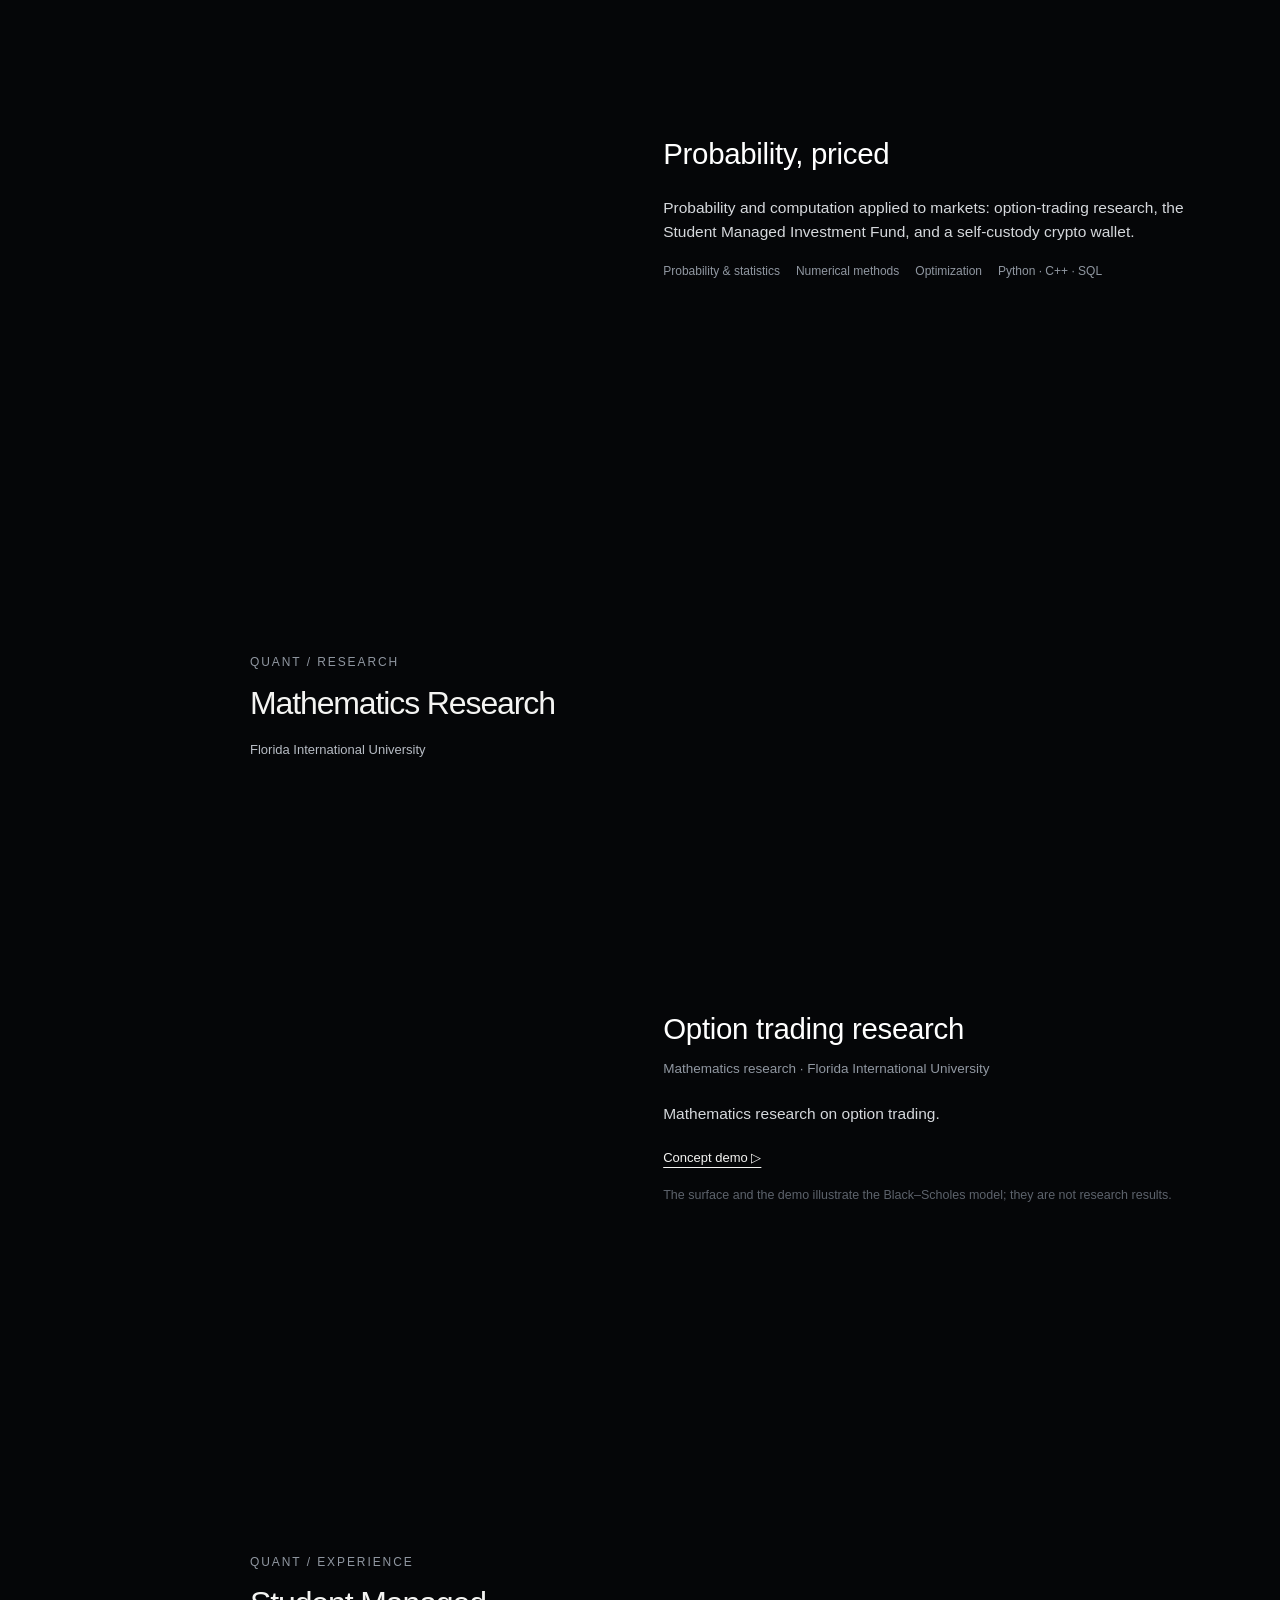
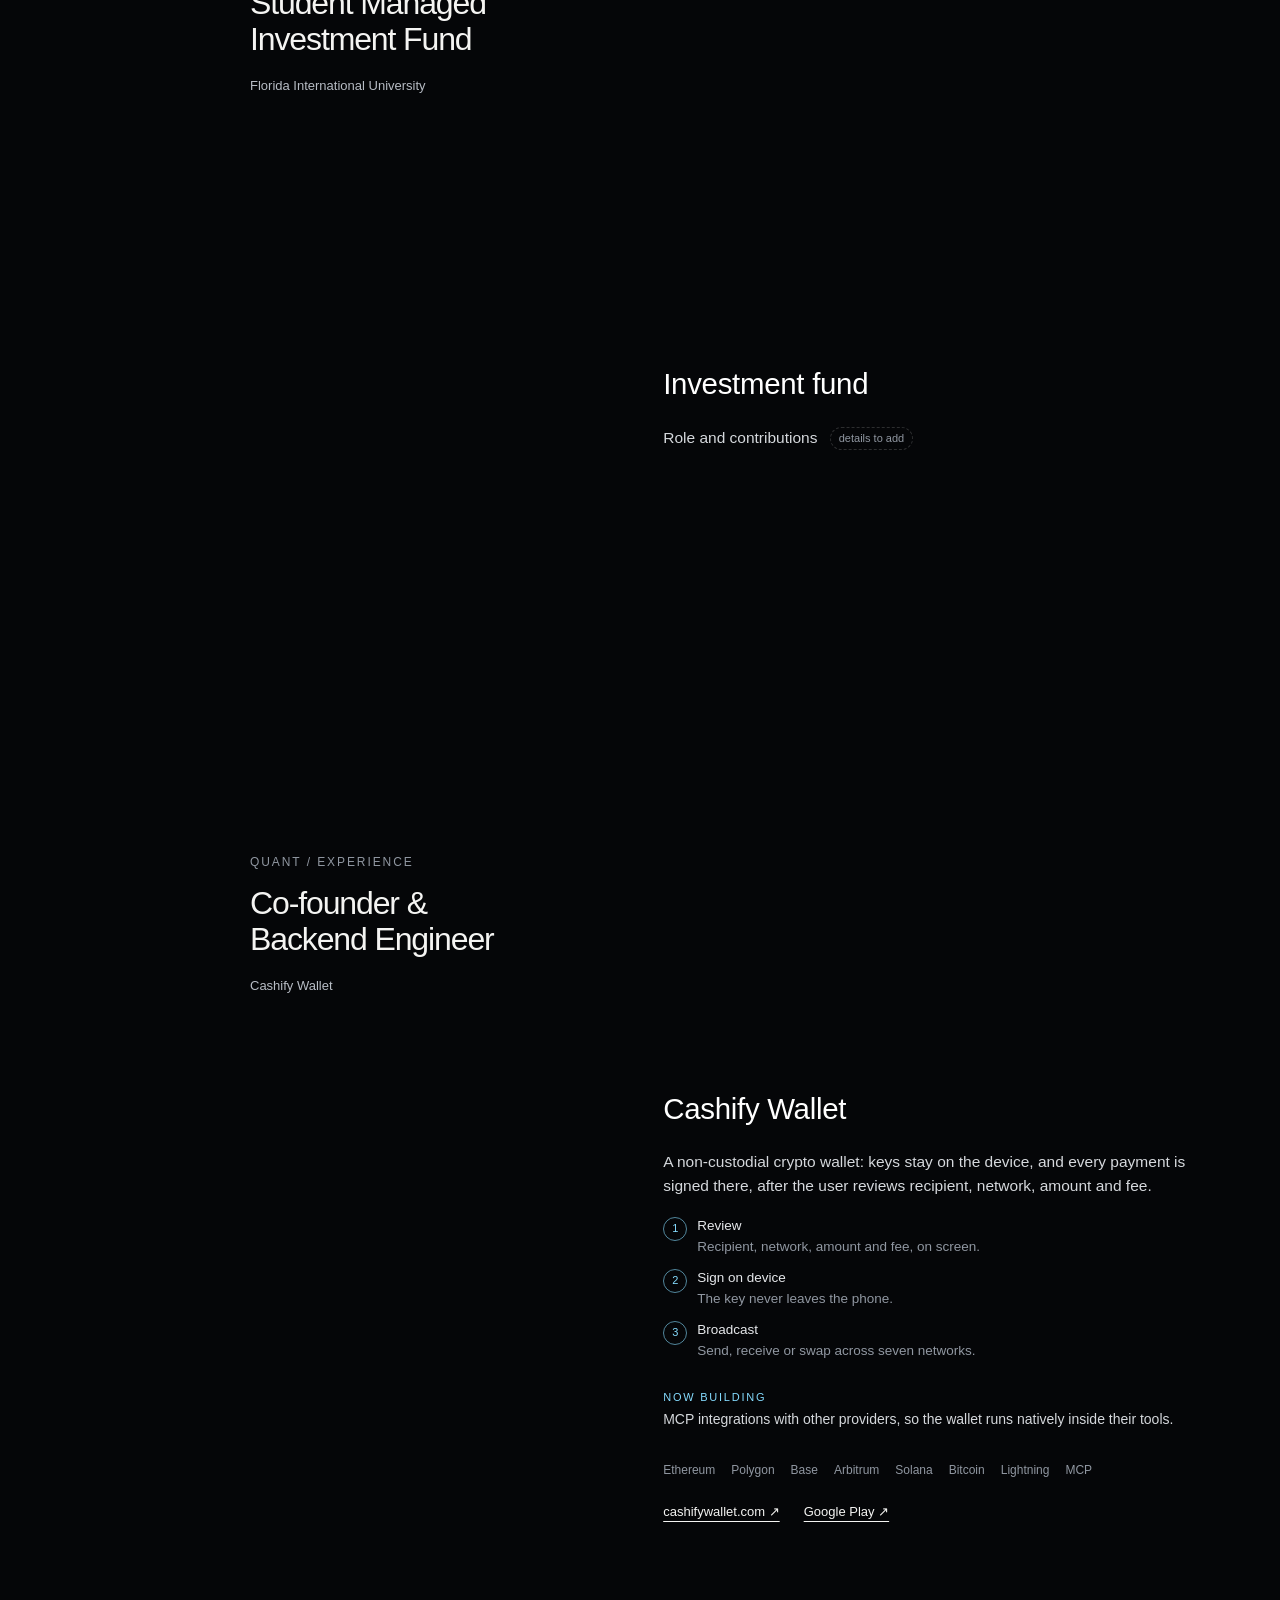
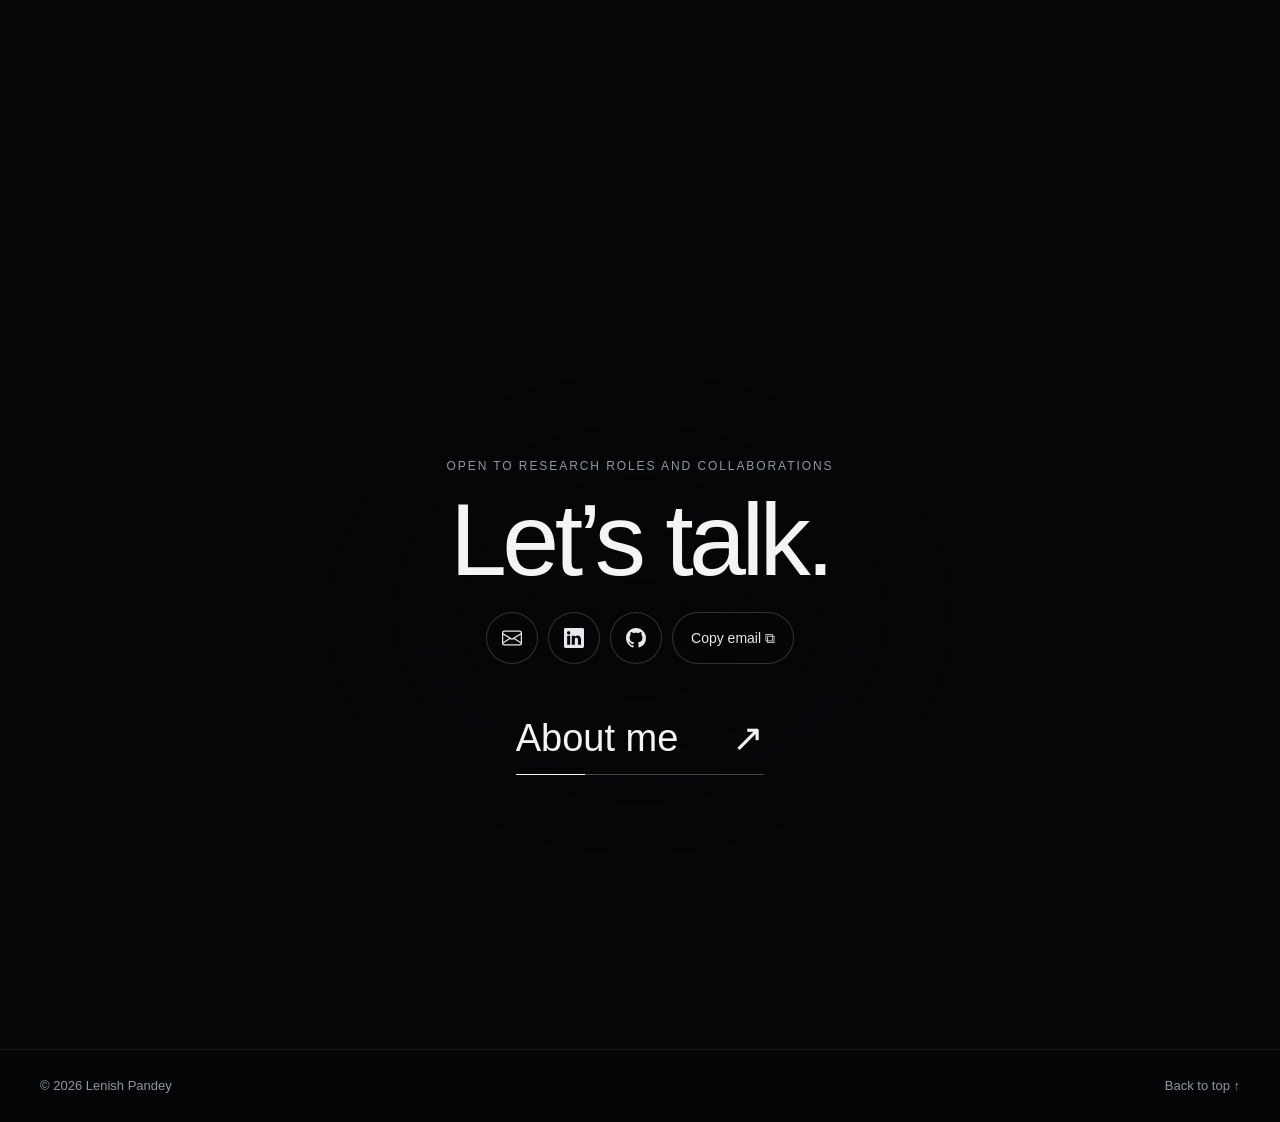
==== commit 2697647c: "Restore natural project scrolling with masked heading reveals" ====
--- a/index.html
+++ b/index.html
@@ -5,10 +5,10 @@
   <meta name="description" content="Lenish Pandey — mathematics student at FIU working across neural networks, quantum computing, and quantitative research.">
   <title>Lenish Pandey — Neural, Quantum &amp; Quant</title>
   <link rel="icon" href="assets/favicon.svg" type="image/svg+xml">
-  <link rel="stylesheet" href="app.css?v=20260924c">
-  <link rel="stylesheet" href="story.css?v=20260924c">
-  <script src="viz.js?v=20260924c" defer></script><script src="app.js?v=20260924c" defer></script>
-  <script src="story.js?v=20260924c" type="module"></script>
+  <link rel="stylesheet" href="app.css?v=20260924d">
+  <link rel="stylesheet" href="story.css?v=20260924d">
+  <script src="viz.js?v=20260924d" defer></script><script src="app.js?v=20260924d" defer></script>
+  <script src="story.js?v=20260924d" type="module"></script>
 </head>
 <body class="story" data-field="neural">
   <svg class="sprite" aria-hidden="true">
@@ -72,7 +72,7 @@
         </div>
       <section class="step" id="rag" data-form="neural.rag" data-caption="RAG pipeline: documents are chunked and embedded; a question retrieves its nearest passages; the model answers from them.">
         <article class="entry job">
-          <h3 class="project"><span>01 / 02</span>HPC Agent: a chat assistant for the cluster</h3>
+          <h3 class="project"><span class="project-index">01 / 02</span>HPC Agent: a chat assistant for the cluster</h3>
           <p class="lead">An assistant that answers researchers’ questions about FIU’s Slurm cluster from its own documentation, writes and checks job scripts, and reads live cluster state, in web chat, Microsoft Teams and Telegram.</p>
           <button type="button" class="arch-thumb" data-demo="architecture" aria-label="Open the architecture flowchart">
             <svg viewBox="0 0 480 132" aria-hidden="true">
@@ -105,7 +105,7 @@
 
       <section class="step" id="hpc" data-form="neural.hpc" data-caption="HPC cluster: racks of compute blades running jobs, leaf and spine switches, MPI traffic between blades.">
         <article class="entry job">
-          <h3 class="project"><span>02 / 02</span>Running the cluster fairly, and visibly</h3>
+          <h3 class="project"><span class="project-index">02 / 02</span>Running the cluster fairly, and visibly</h3>
           <ul class="outcomes">
             <li>Researchers can see the CPU, memory and GPUs their jobs actually use.</li>
             <li>Researchers can run one job across multiple nodes with MPI.</li>
@@ -173,10 +173,10 @@
             <p>Learning, information and neural circuits.</p>
           </header>
         </div>
-      <section class="step tall" id="ipa" data-form="neural.densenet" data-caption="DenseNet: dense blocks where every layer feeds every later one. Scroll to remove connections at random.">
+      <section class="step" id="ipa" data-form="neural.densenet" data-caption="DenseNet: dense blocks where every layer feeds every later one. Scroll to remove connections at random.">
         <article class="entry research">
 
-          <h3 class="project"><span>01 / 02</span>Information processing ability of neural networks</h3>
+          <h3 class="project"><span class="project-index">01 / 02</span>Information processing ability of neural networks</h3>
           <p class="where"><span>Department of Physics, FIU</span><span>Jan 2025 – Apr 2026</span></p>
           <p class="lead">As we age, or as neurons die, how quickly does the ability to learn change, and where does it collapse?</p>
           <figure class="fig ipa-fig">
@@ -230,7 +230,7 @@
       <section class="step" id="neuro" data-form="neural.fly" data-caption="Fruit-fly brain after the FlyWire and hemibrain connectome maps: optic lobes, mushroom bodies, the central-complex compass.">
         <article class="entry research">
 
-          <h3 class="project"><span>02 / 02</span>Pena Lab: computational neuroscience</h3>
+          <h3 class="project"><span class="project-index">02 / 02</span>Pena Lab: computational neuroscience</h3>
           <p class="where"><span>Pena Lab · FAU, FIU &amp; FSU</span><span>Jan – Apr 2026</span></p>
           <p class="lead">A neural-circuit simulation of the <i>Drosophila</i> giant fiber system, the circuit that fires the fly’s escape jump.</p>
           <div class="acc more"><button type="button" aria-expanded="false">More: what I did and how<span class="plus" aria-hidden="true"></span></button>
@@ -257,7 +257,7 @@
         </div>
       <section class="step" id="roles" data-form="neural.net" data-caption="Campus network: core routers, distribution and access switches. A core link fails and traffic reroutes around it.">
         <article class="entry job spotlight">
-            <h3 class="project"><span>01 / 02</span>Public Class Search</h3>
+            <h3 class="project"><span class="project-index">01 / 02</span>Public Class Search</h3>
             <p class="where"><span>PantherSoft, FIU</span><span>Apr – Jun 2026</span></p>
             <a class="shot" href="https://classes.fiu.edu/" target="_blank" rel="noopener noreferrer"><img src="assets/media/fiu-class-search.webp" alt="FIU Public Class Search home page" loading="lazy"><span>classes.fiu.edu ↗</span></a>
             <ul class="points tight">
@@ -273,7 +273,7 @@
 
       <section class="step" id="it-operations" data-form="neural.net" data-caption="Campus network: core routers, distribution and access switches. A core link fails and traffic reroutes around it.">
         <article class="entry job">
-            <h3 class="project"><span>02 / 02</span>IT Network Operations</h3>
+            <h3 class="project"><span class="project-index">02 / 02</span>IT Network Operations</h3>
             <p class="where"><span>Division of IT, FIU</span><span>Jul 2026 – Present</span></p>
             <p class="lead">Network and systems operations with FIU’s IT Operations team: watching monitors, answering alerts and keeping scheduled jobs running.</p>
             <div class="skill-row"><span>Working at a fast pace</span><span>On call</span><span>Clear communication</span></div>
@@ -293,7 +293,7 @@
         </div>
       <section class="step" id="projects" data-form="neural.brain" data-caption="A human brain: waves of activity spread over the cortex while signals run through white-matter tracts.">
         <article class="entry">
-          <h3 class="project"><span>01 / 02</span>PaperQuest</h3>
+          <h3 class="project"><span class="project-index">01 / 02</span>PaperQuest</h3>
           <div class="proj big">
             <img src="assets/media/paperquest-app.webp" alt="PaperQuest dashboard: a knowledge graph of concepts, projects in progress and daily activity" loading="lazy">
             <div><p>Drop in a research paper; a language model maps the concepts it stands on into a prerequisite graph rooted in high-school math, then teaches it bottom-up with lessons and quizzes, all drawn as an explorable knowledge galaxy.</p>
@@ -305,7 +305,7 @@
 
       <section class="step" id="mathsphere" data-form="neural.brain" data-caption="A human brain: waves of activity spread over the cortex while signals run through white-matter tracts.">
         <article class="entry">
-          <h3 class="project"><span>02 / 02</span>MathSphere</h3>
+          <h3 class="project"><span class="project-index">02 / 02</span>MathSphere</h3>
           <div class="proj big">
             <img src="assets/media/mathsphere-app.webp" alt="MathSphere explore view: domain-coloring plots of the gamma function, exponential, simple pole, roots of unity, branch cut and an essential singularity" loading="lazy">
             <div><p>Type an expression you cannot picture, or pull one from a paper, and it becomes a moving scene: complex functions by domain coloring, matrices as transformations, curves carrying their tangents. Each scene says how far to trust it.</p>
@@ -329,7 +329,7 @@
       <section class="step" id="quantum" data-form="quantum.vqe" data-zoom="1.15" data-caption="VQE energy landscape: the optimizer descends past local minima to the ground state; energy per iteration on the back wall.">
         <article class="entry research">
 
-          <h3 class="project"><span>01 / 02</span>Quantum learning rates: Polyak step sizes with guarantees</h3>
+          <h3 class="project"><span class="project-index">01 / 02</span>Quantum learning rates: Polyak step sizes with guarantees</h3>
           <p class="project-role">Quantum ML Research Assistant</p>
           <p class="where"><span>Data Management Research Lab (DaMRL), FIU · with Prof. Janki Bhimani</span><span>May 2026 – Present</span></p>
           <p class="lead">A variational quantum algorithm walks down an energy landscape, and how far each step goes is usually hand-tuned. We derive it instead: the energy variance, measurable on the quantum computer, bounds the distance to the ground state, and a Polyak step turns that bound into the learning rate.</p>
@@ -355,7 +355,7 @@
 
       <section class="step" id="grover" data-form="quantum.grover" data-caption="Grover search on a graph: the oracle flips valid colorings, diffusion amplifies them, and a measurement colors the graph.">
         <article class="entry research">
-          <h3 class="project"><span>02 / 02</span>Solving the general planar graph coloring problem using Grover’s algorithm</h3>
+          <h3 class="project"><span class="project-index">02 / 02</span>Solving the general planar graph coloring problem using Grover’s algorithm</h3>
           <p class="meta">International Journal of Innovative Science and Research Technology, Vol. 8 (2023) · Lenish Pandey et al.</p>
           <p class="lead">A quantum circuit that uses Grover’s search, quadratically faster than classical search, to color planar graphs, applied to placing specialists across hospitals.</p>
           <div class="thumbs">
@@ -377,7 +377,7 @@
         </div>
       <section class="step" id="credentials" data-form="quantum.slit" data-caption="Double slit: single particles pass two slits and land one at a time, building interference fringes.">
         <article class="entry">
-          <h3 class="project"><span>Learning</span>Credentials</h3>
+          <h3 class="project"><span class="project-index">Learning</span>Credentials</h3>
           <div class="creds">
             <a href="https://www.credly.com/badges/41bfeb6b-95f9-4495-8939-d14e456e5676/public_url" target="_blank" rel="noopener noreferrer"><b>IBM Quantum Challenge 2024</b><span>Achievement ↗</span></a>
             <a href="https://www.credly.com/badges/2c0e1e83-b0c1-4215-8a66-d54f759ce8b6/public_url" target="_blank" rel="noopener noreferrer"><b>Qiskit Global Summer School 2022</b><span>Quantum Excellence ↗</span></a>
--- a/story.css
+++ b/story.css
@@ -117,8 +117,6 @@
   min-height:100vh;
   padding:110px 6vw 90px;
 }
-.step.tall { min-height:260vh; align-items:flex-start; }
-.step.tall .entry { position:sticky; top:max(84px, calc(50vh - 380px)); }
 .hero-step { justify-content:center; align-items:flex-end; padding-bottom:34px; }
 .scroll-cue { display:flex; flex-direction:column; align-items:center; gap:10px; color:#8b929b; font-size:11px; letter-spacing:.24em; text-transform:uppercase; text-decoration:none; }
 .scroll-cue i { position:relative; width:1px; height:44px; overflow:hidden; background:rgba(255,255,255,.14); }
@@ -293,7 +291,7 @@
 .where span:first-child { color:#dfe2e6; }
 .where span:last-child { color:var(--muted); font-variant-numeric:tabular-nums; white-space:nowrap; }
 .project { margin-top:18px; font:500 17px/1.35 var(--font-heading); letter-spacing:-.01em; color:#fff; }
-.project span { display:block; margin-bottom:4px; font:500 11px/1 var(--font-body); letter-spacing:.16em; text-transform:uppercase; color:var(--field); }
+.project > .project-index { display:block; margin-bottom:4px; font:500 11px/1 var(--font-body); letter-spacing:.16em; text-transform:uppercase; color:var(--field); }
 .project + .lead { margin-top:8px; }
 .entry h4.sub { margin:18px 0 8px; font:500 11.5px/1.3 var(--font-body); letter-spacing:.16em; text-transform:uppercase; color:var(--muted); }
 .entry h4.sub small { display:block; margin-top:3px; font-size:11.5px; letter-spacing:0; text-transform:none; color:var(--faint); }
@@ -441,11 +439,15 @@
 .lv-val.win { fill:var(--field); font-weight:600; }
 .lv-name { font-size:10.5px; fill:var(--muted); }
 
-/* A quiet, direct route to the About page. */
-.about-link { display:flex; justify-content:space-between; align-items:center; gap:64px; width:fit-content; margin:40px auto 0; padding:10px 0; border-bottom:1px solid rgba(255,255,255,.35); color:var(--text); text-decoration:none; font:400 22px/1.2 var(--font-heading); }
-.about-link span:last-child { transition:transform .25s var(--ease); }
-.about-link:hover span:last-child { transform:translate(3px,-3px); }
-.about-link:hover { border-color:currentColor; }
+/* An animated text link, with a small directional cue and a moving underline. */
+.about-link { position:relative; display:flex; justify-content:space-between; align-items:center; gap:54px; width:fit-content; margin:40px auto 0; padding:12px 0; border-bottom:1px solid rgba(255,255,255,.25); color:var(--text); text-decoration:none; font:400 clamp(26px,3vw,38px)/1.2 var(--font-heading); }
+.about-link::after { content:''; position:absolute; left:0; bottom:-1px; width:28%; height:1px; background:currentColor; transform-origin:left; animation:about-underline 3.8s var(--ease) infinite; }
+.about-link span:last-child { display:inline-block; animation:about-arrow 3.8s var(--ease) infinite; }
+.about-link:hover, .about-link:focus-visible { border-color:currentColor; }
+.about-link:hover::after, .about-link:focus-visible::after { animation:none; width:100%; }
+.about-link:hover span:last-child, .about-link:focus-visible span:last-child { animation:none; transform:translate(4px,-4px); }
+@keyframes about-underline { 0%, 18% { transform:translateX(0) scaleX(.35); opacity:.35; } 65% { transform:translateX(250%) scaleX(1); opacity:1; } 85%, 100% { transform:translateX(250%) scaleX(.35); opacity:0; } }
+@keyframes about-arrow { 0%, 20%, 80%, 100% { transform:translate(0,0); } 50% { transform:translate(4px,-4px); } }
 .contact-inner .icons { margin-top:22px; }
 
 /* ---------------- Dialog figures: architecture and pam_slurm_adopt ---------------- */
@@ -491,8 +493,6 @@
   .caption { display:none; }
   .shade { background:linear-gradient(180deg, transparent 30%, rgba(5,6,8,.6) 62%, rgba(5,6,8,.8)); }
   .step { align-items:flex-end; justify-content:center; padding:52vh 16px 70px; }
-  .step.tall { min-height:100vh; align-items:flex-end; }
-  .step.tall .entry { position:relative; top:auto; }
   .hero-step { padding-bottom:40px; }
   .entry { width:100%; max-width:560px; padding:0 8px; }
   .phase-grid { grid-template-columns:minmax(0,1fr); }
@@ -540,7 +540,7 @@
 .role-heading > p:not(.kicker) { margin-top:16px; max-width:30ch; font-size:13px; color:#b7bcc4; }
 .role-heading > p.tenure { margin-top:6px; color:var(--muted); }
 .experience-sequence .project { margin-top:0; font-size:clamp(25px,2.3vw,34px); font-weight:400; line-height:1.15; text-wrap:balance; }
-.experience-sequence .project span { margin-bottom:24px; color:var(--muted); }
+.experience-sequence .project > .project-index { margin-bottom:24px; color:var(--muted); }
 .experience-sequence .lead { margin-top:22px; }
 @media (max-width:1100px) and (min-width:900px) {
   .role-heading { margin-left:225px; width:calc(50vw - 235px); }
@@ -554,33 +554,13 @@
   .hero-step { min-height:100svh; }
 }
 
-/* Each desktop project is staged in place, with only a small entrance movement. */
+/* Projects remain in the document flow; titles emerge through a masked edge. */
 .project-role { margin-top:18px; color:#dfe2e6; font-size:14px; }
 .experience-sequence .project + .where { margin-top:18px; }
 .experience-sequence .proj.big { border:0; padding-top:24px; }
 .experience-sequence .proj.big p { font-size:15.5px; line-height:1.6; color:#c9cdd2; }
-@media (min-width:900px) {
-  .staged-story .experience-sequence .step { min-height:125vh; padding:0; }
-  .staged-story .experience-sequence .step.tall { min-height:260vh; }
-  .staged-story .role-heading-track { position:static; }
-  .staged-story .role-heading { position:fixed; left:250px; top:110px; margin:0; opacity:0; visibility:hidden; transform:translateY(18px); pointer-events:none; transition:opacity .3s ease, transform .4s var(--ease), visibility 0s .4s; }
-  .staged-story .experience-sequence.is-active .role-heading { opacity:1; visibility:visible; transform:none; pointer-events:auto; transition-delay:0s; }
-  .staged-story .experience-sequence .entry {
-    position:fixed; right:6vw; top:max(110px, calc(50dvh - 290px));
-    max-height:calc(100dvh - max(110px, calc(50dvh - 290px)) - 70px);
-    overflow-y:auto; scrollbar-width:thin; scrollbar-color:#353a41 transparent;
-    padding:0 8px 10px 0; opacity:0; visibility:hidden; transform:translateY(18px);
-    pointer-events:none; transition:opacity .25s ease, transform .4s var(--ease), visibility 0s .4s;
-  }
-  .staged-story .experience-sequence .step.is-active .entry { opacity:1; visibility:visible; transform:none; pointer-events:auto; transition-delay:0s; }
-}
-@media (min-width:900px) and (max-width:1100px) {
-  .staged-story .role-heading { left:225px; }
-}
-@media (max-width:899px) {
-  .staged-story .experience-sequence .entry { transition:opacity .35s ease, transform .4s var(--ease); }
-  .staged-story .experience-sequence .step:not(.is-revealed) .entry { opacity:0; transform:translateY(18px); }
-}
+.reveal-mask { display:block; overflow:hidden; overflow:clip; padding-bottom:.08em; }
+.reveal-text { display:block; }
 @media (prefers-reduced-motion:reduce) {
-  .staged-story .experience-sequence .entry, .staged-story .role-heading { transition:none; transform:none; }
-}
+  .reveal-text { transform:none !important; }
+}
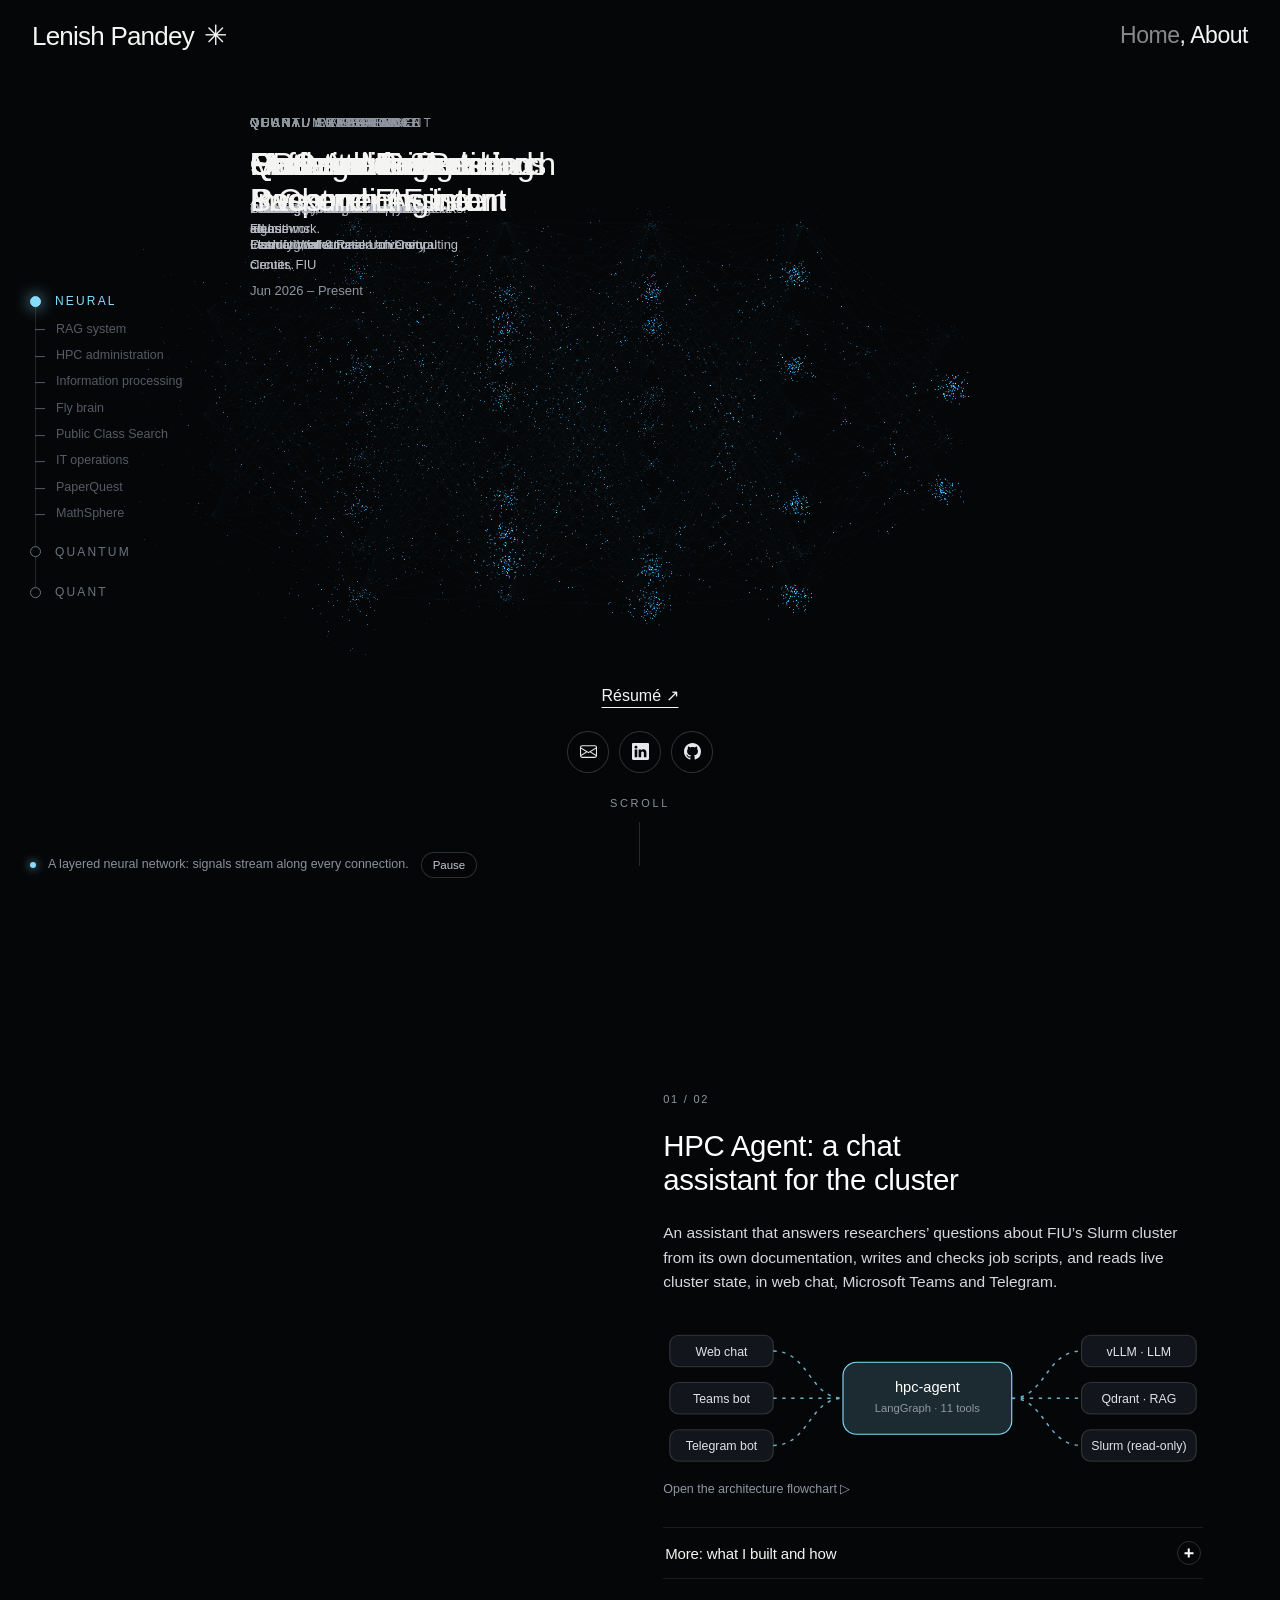
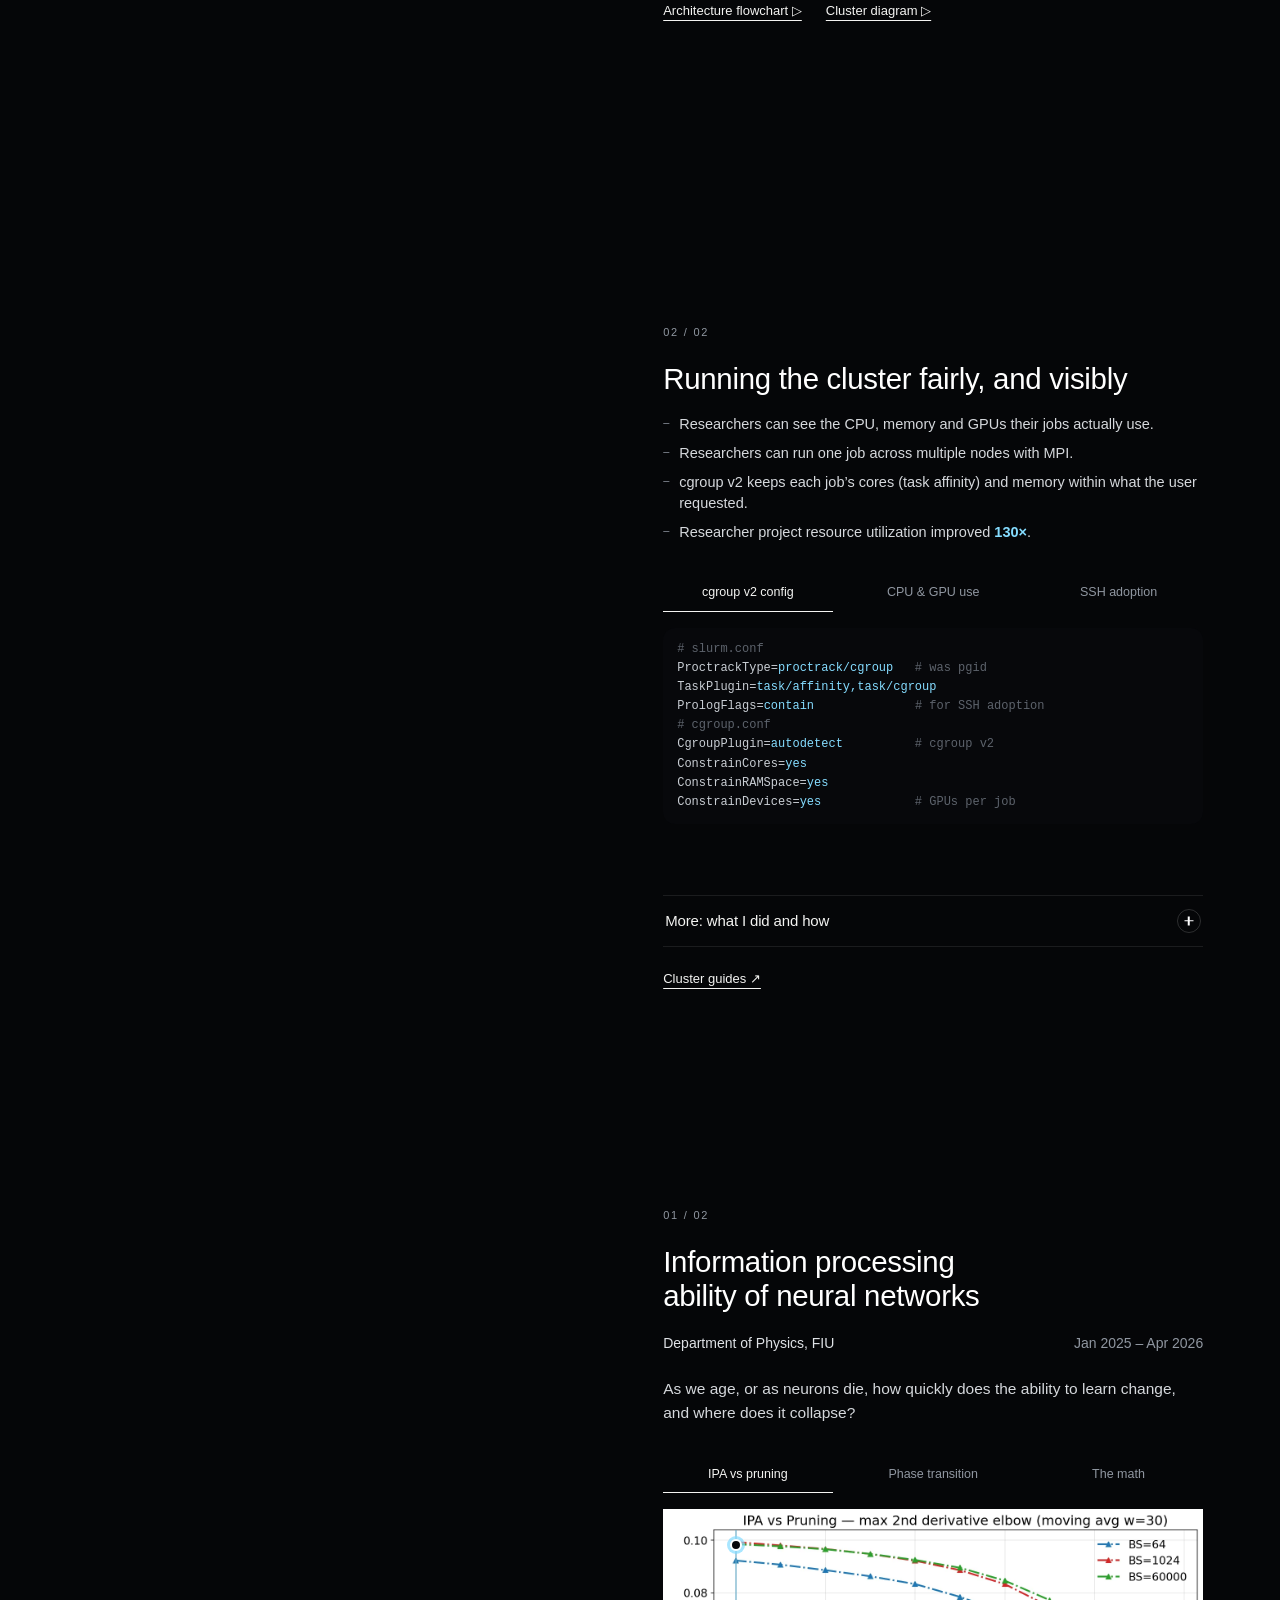
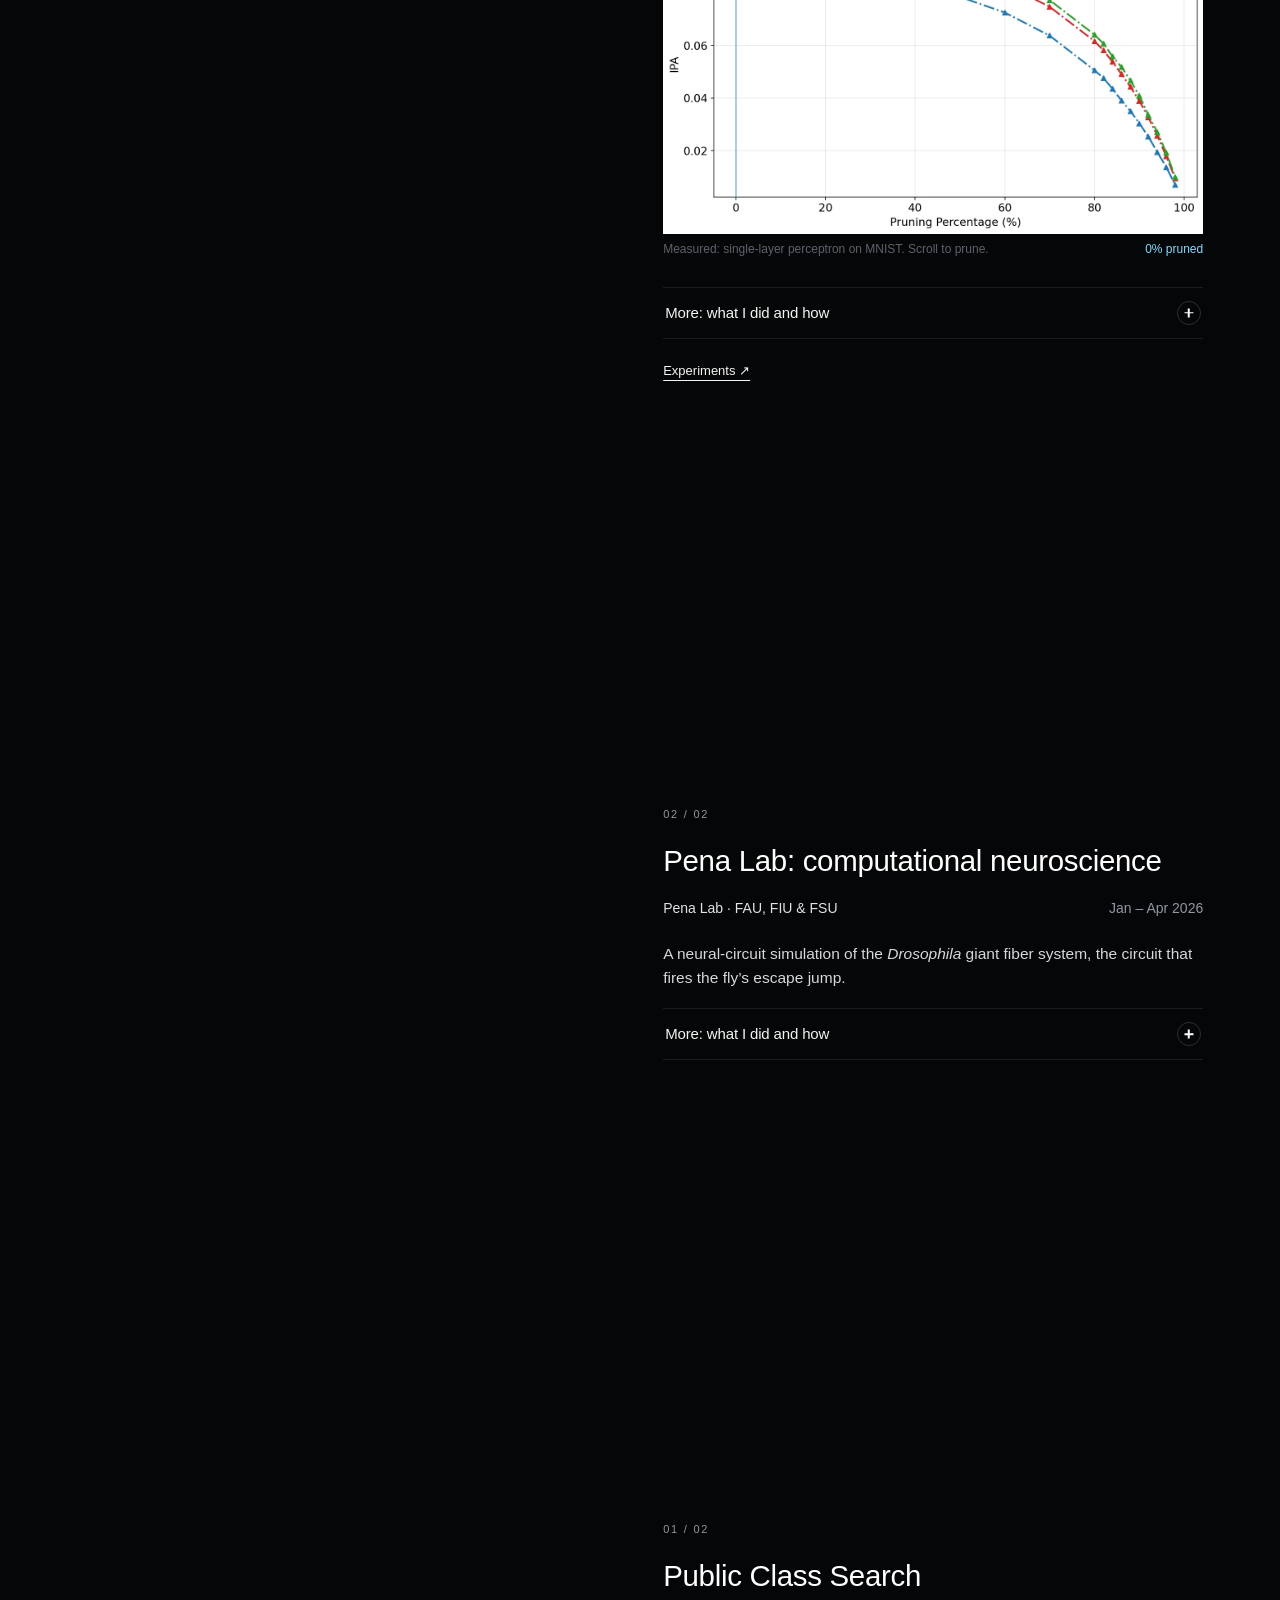
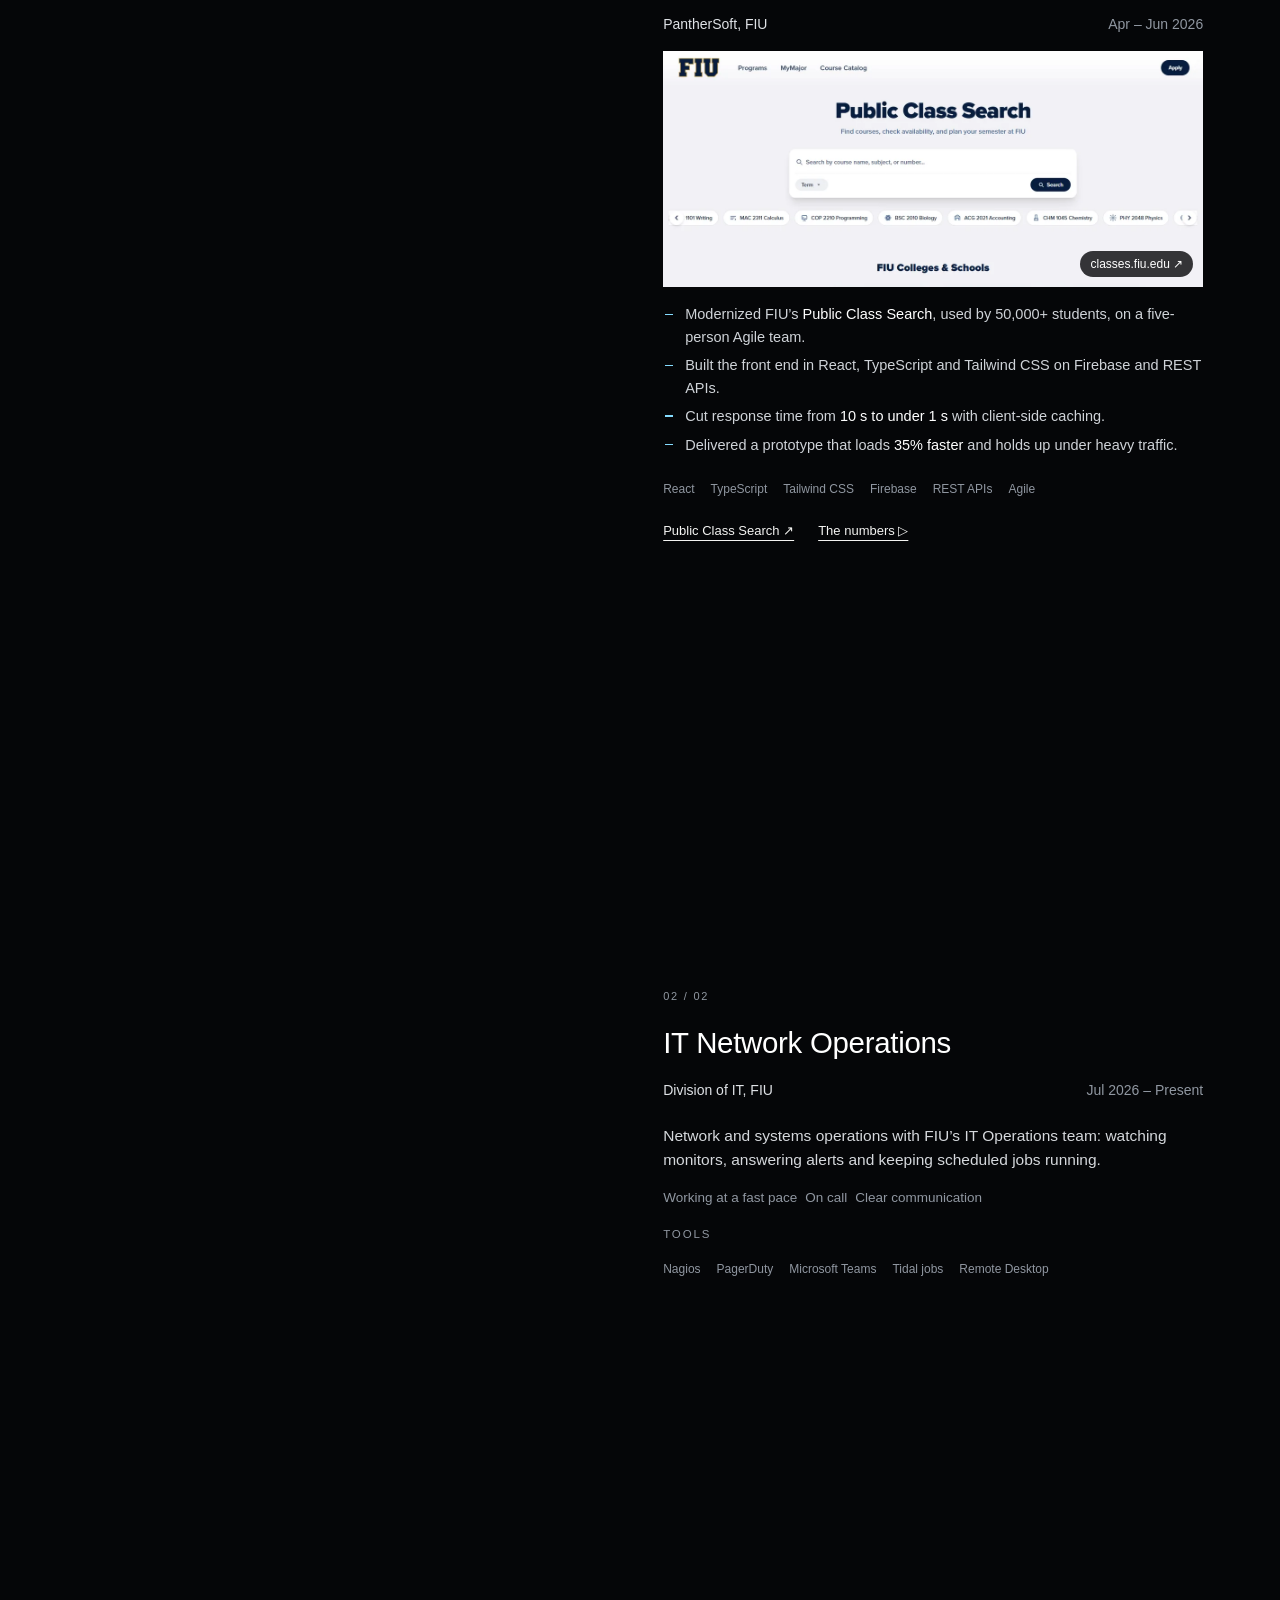
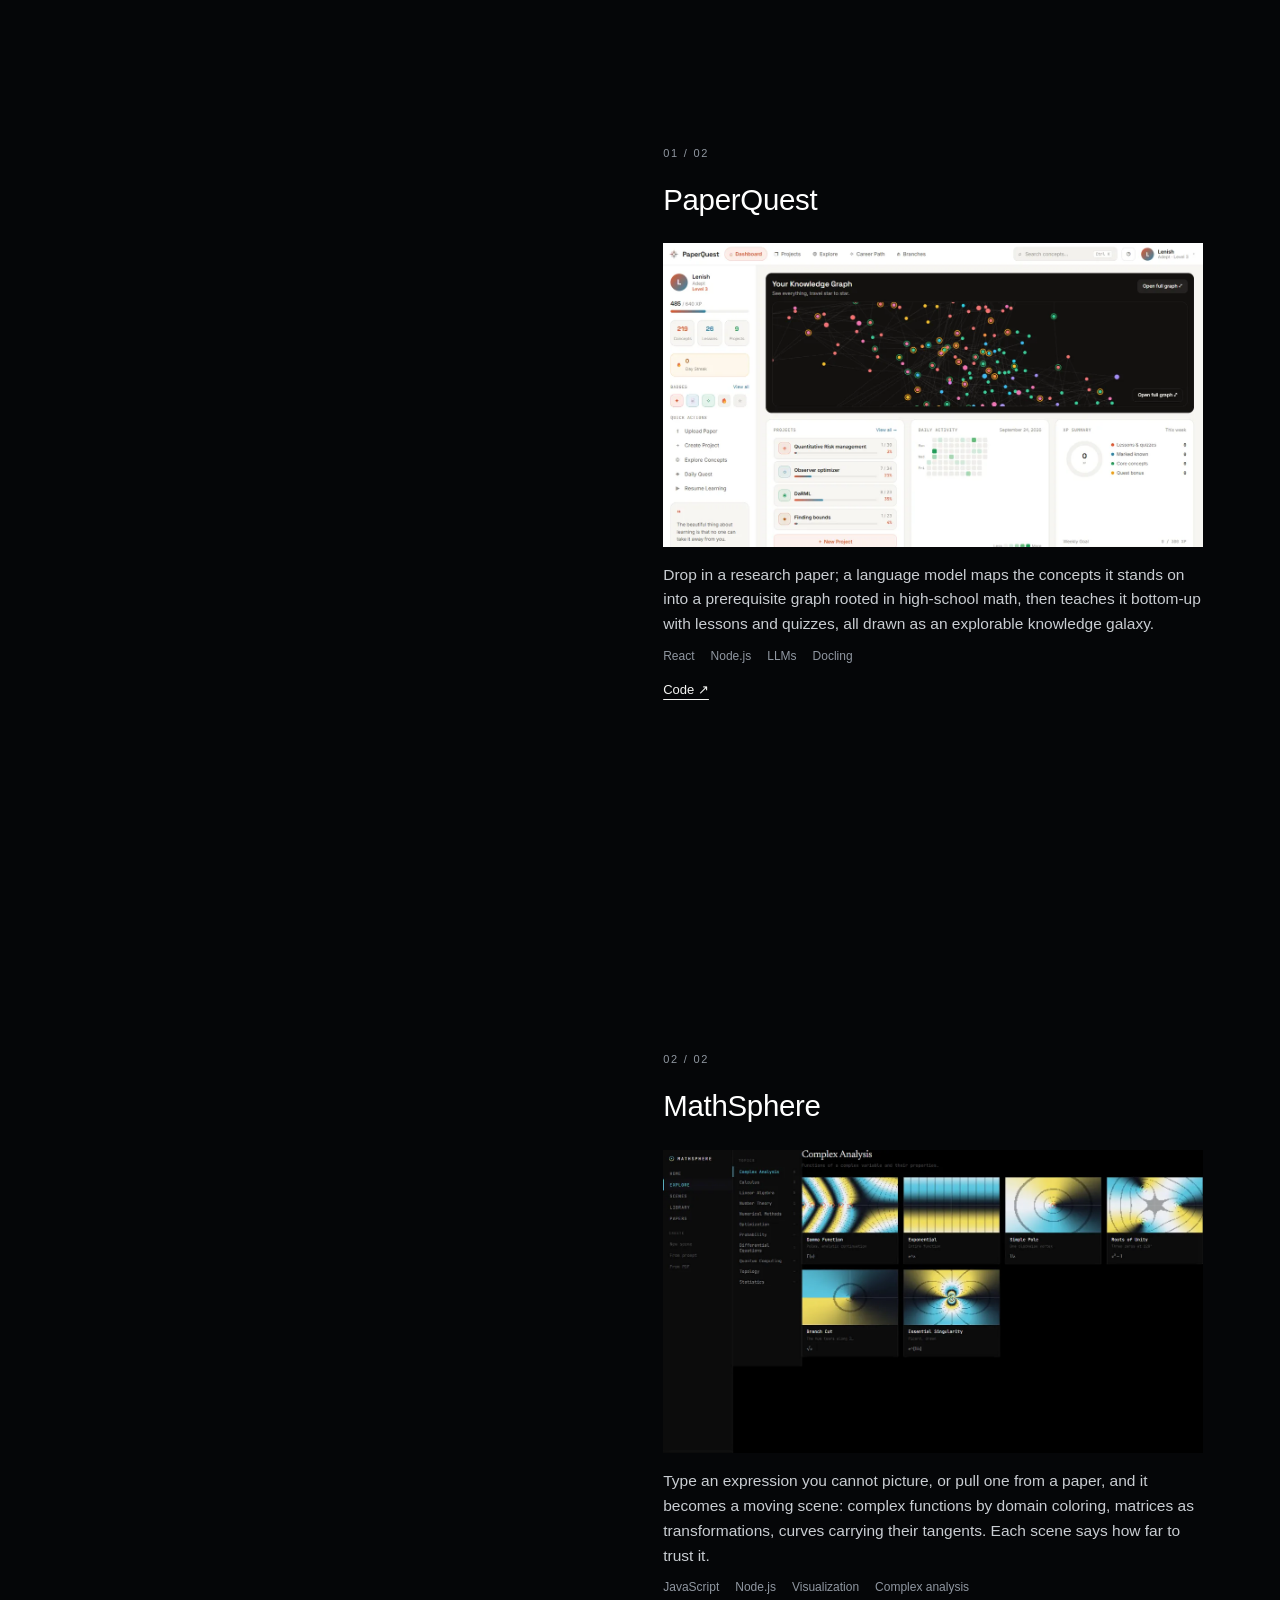
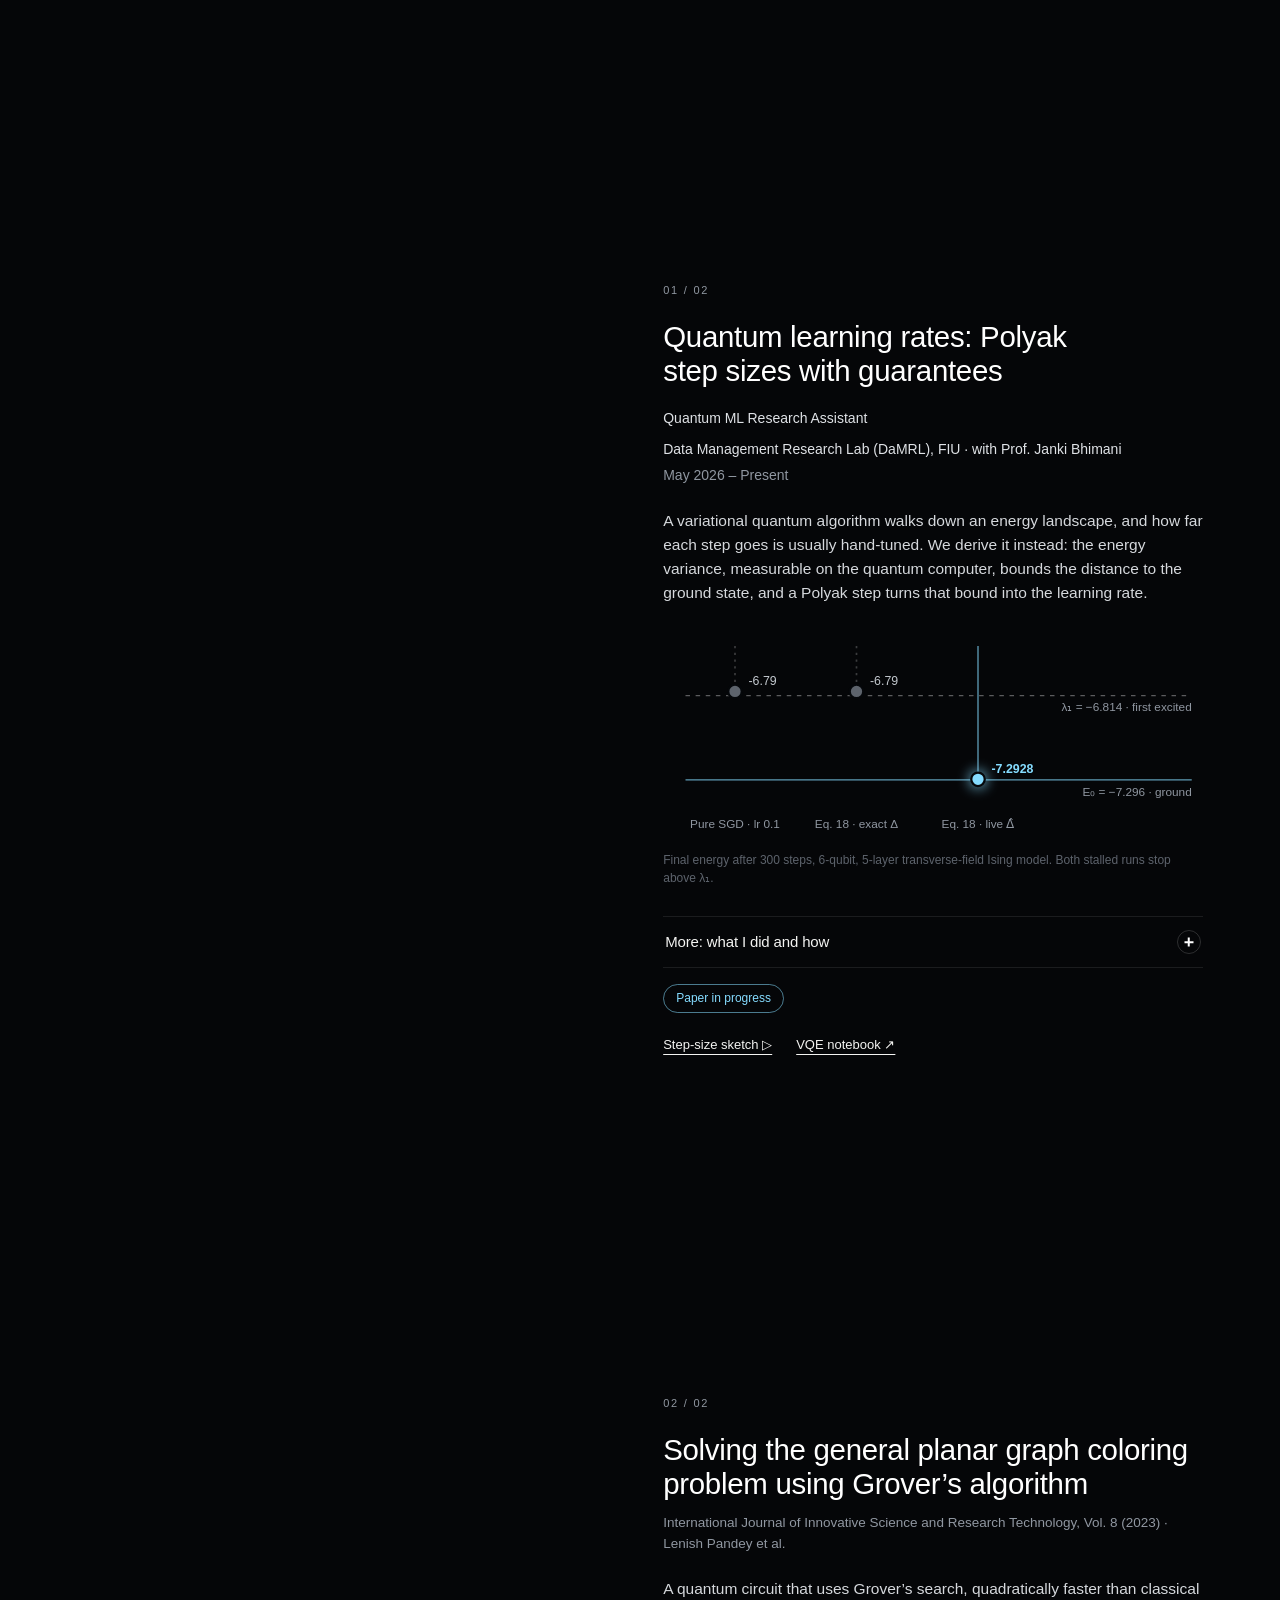
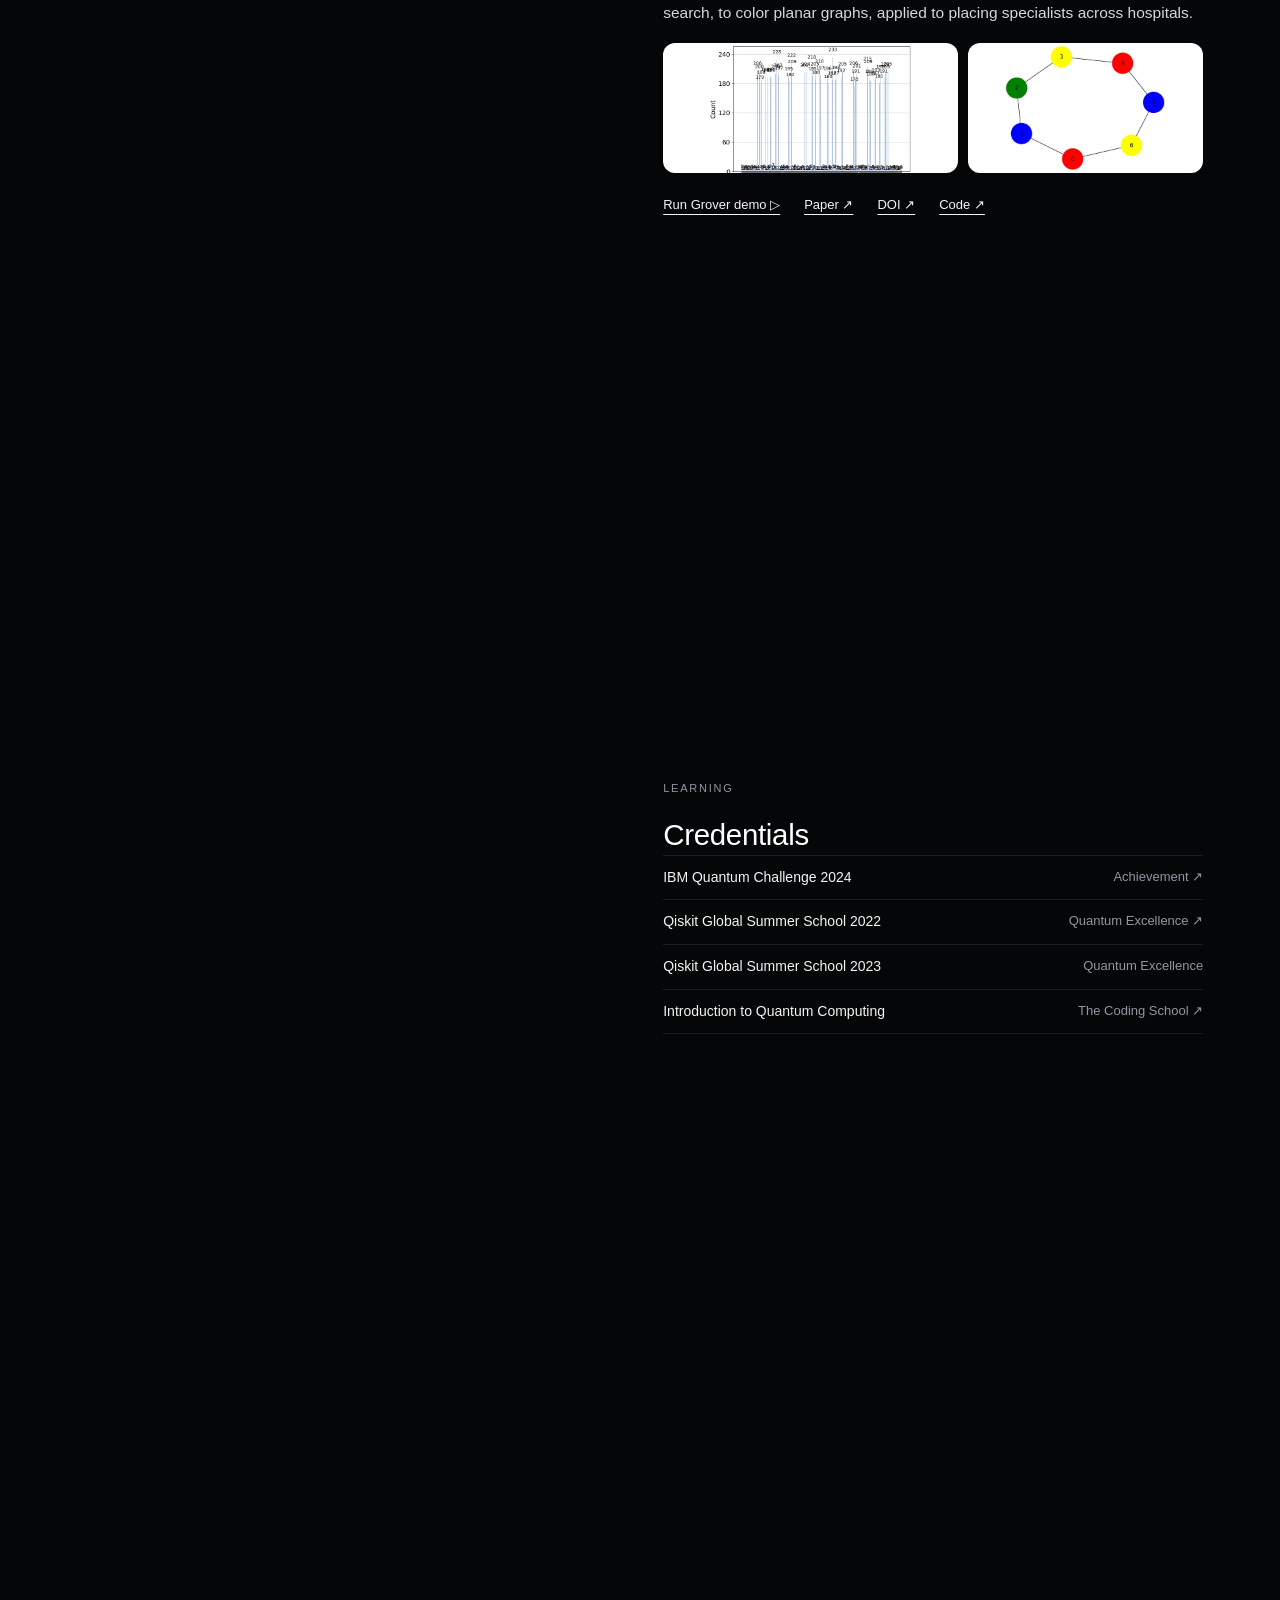
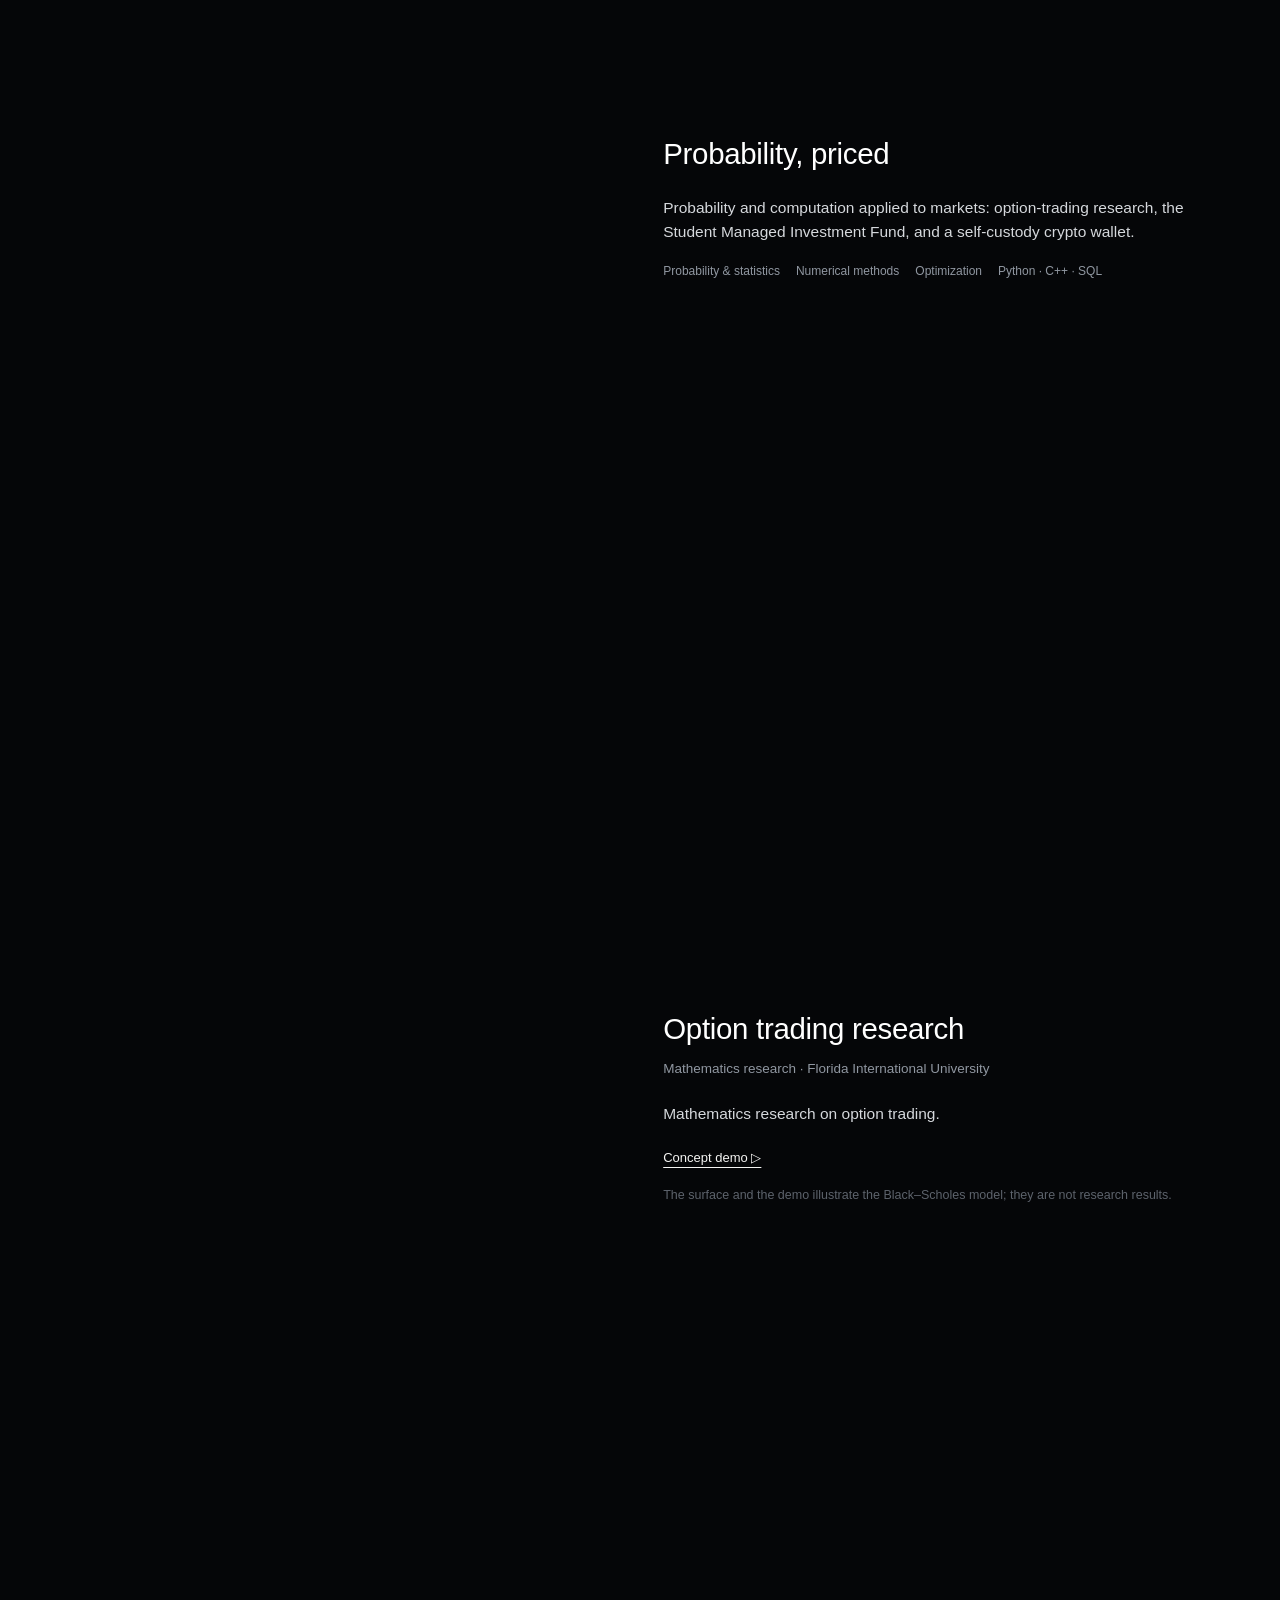
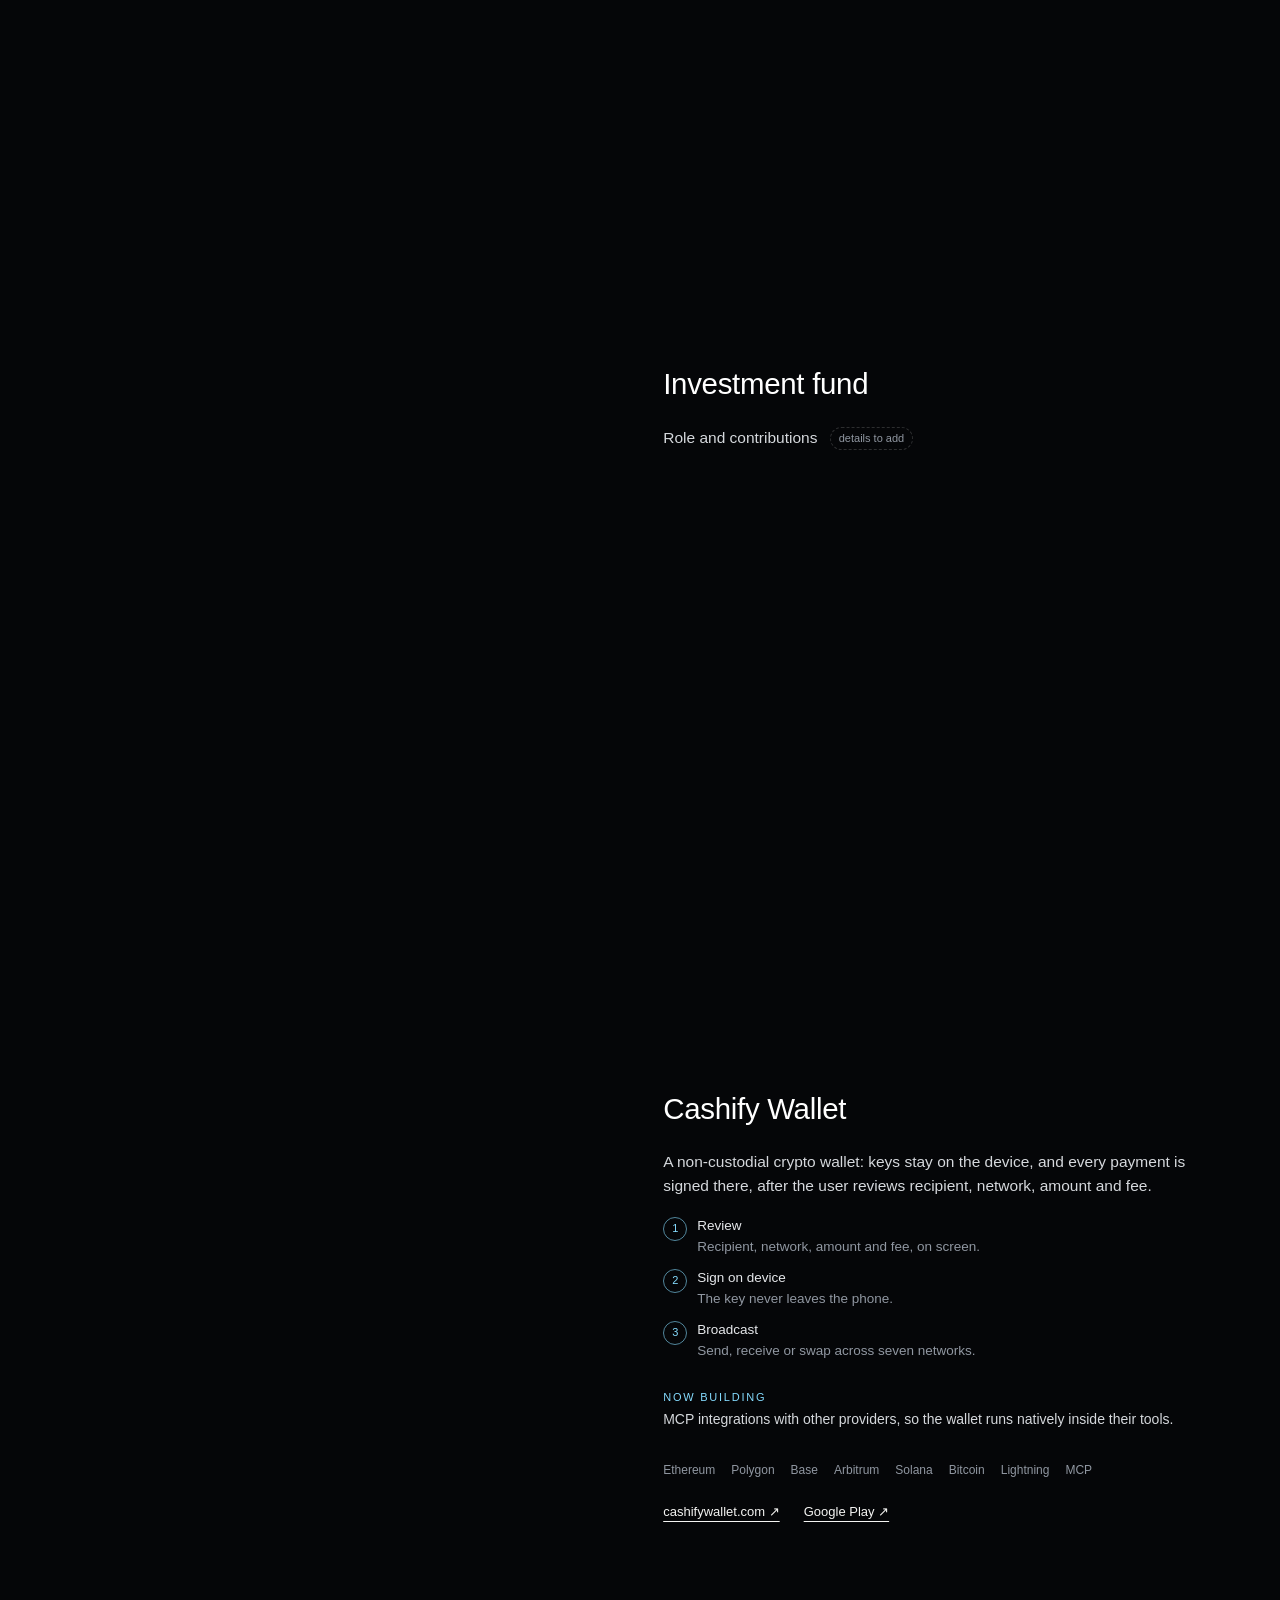
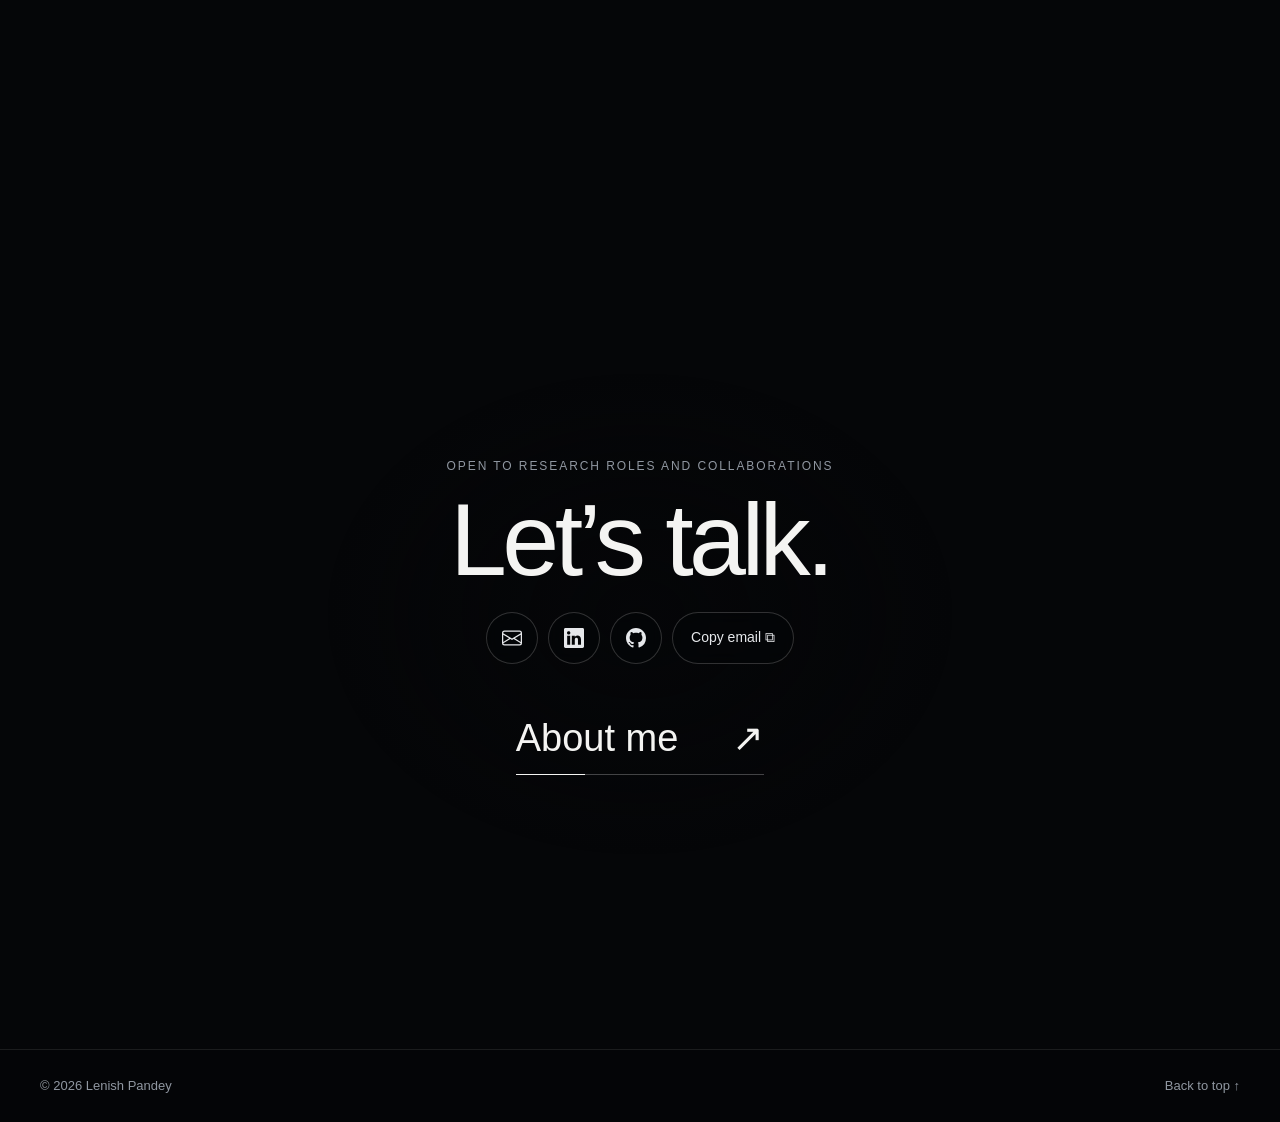
==== commit e53ecbe4: "Refine line reveals, animate About arrow, and simplify honors" ====
--- a/index.html
+++ b/index.html
@@ -5,10 +5,10 @@
   <meta name="description" content="Lenish Pandey — mathematics student at FIU working across neural networks, quantum computing, and quantitative research.">
   <title>Lenish Pandey — Neural, Quantum &amp; Quant</title>
   <link rel="icon" href="assets/favicon.svg" type="image/svg+xml">
-  <link rel="stylesheet" href="app.css?v=20260924d">
-  <link rel="stylesheet" href="story.css?v=20260924d">
-  <script src="viz.js?v=20260924d" defer></script><script src="app.js?v=20260924d" defer></script>
-  <script src="story.js?v=20260924d" type="module"></script>
+  <link rel="stylesheet" href="app.css?v=20260924e">
+  <link rel="stylesheet" href="story.css?v=20260924e">
+  <script src="viz.js?v=20260924e" defer></script><script src="app.js?v=20260924e" defer></script>
+  <script src="story.js?v=20260924e" type="module"></script>
 </head>
 <body class="story" data-field="neural">
   <svg class="sprite" aria-hidden="true">
--- a/app.css
+++ b/app.css
@@ -259,15 +259,11 @@
 .role-line { margin-top:14px; color:var(--muted); font-size:17px; }
 .about-copy .lead { margin-top:30px; font-size:20px; line-height:1.55; color:#e3e5e8; }
 .about-copy .lead + p { margin-top:14px; color:var(--muted); }
-/* the two scholarships, highlighted */
-.honors { display:grid; grid-template-columns:repeat(2,minmax(0,1fr)); gap:10px; margin-top:26px; }
-.honors div { position:relative; padding:16px 18px; overflow:hidden; border:1px solid color-mix(in srgb, var(--quant) 45%, transparent); border-radius:16px; background:linear-gradient(135deg, color-mix(in srgb, var(--quant) 14%, transparent), transparent 70%); }
-.honors div:first-child { border-color:color-mix(in srgb, #f3c969 60%, transparent); background:linear-gradient(135deg, rgba(243,201,105,.16), transparent 70%); }
-.honors b { display:block; font:500 18px/1.2 var(--font-heading); letter-spacing:-.01em; }
-.honors span { display:block; margin-top:4px; color:var(--muted); font-size:13.5px; }
-.honors div:first-child span { color:#f3c969; }
-.honors div:last-child span { color:var(--quant); }
-@media (max-width:520px) { .honors { grid-template-columns:minmax(0,1fr); } }
+/* Compact, neutral academic highlights. */
+.honors { display:flex; flex-wrap:wrap; gap:10px 20px; margin-top:20px; }
+.honors div { display:flex; flex-wrap:wrap; align-items:center; gap:5px 9px; }
+.honors b { padding:3px 7px; border-radius:3px; background:rgba(255,255,255,.08); color:var(--text); font:500 13.5px/1.4 var(--font-heading); }
+.honors span { color:var(--muted); font-size:12.5px; }
 .about-section { margin-top:64px; }
 .about-section > h2 { margin-bottom:18px; font:500 13px var(--font-body); letter-spacing:.16em; text-transform:uppercase; color:var(--muted); }
 .interest-grid { display:grid; grid-template-columns:repeat(3,minmax(0,1fr)); gap:10px; }
--- a/story.css
+++ b/story.css
@@ -442,12 +442,12 @@
 /* An animated text link, with a small directional cue and a moving underline. */
 .about-link { position:relative; display:flex; justify-content:space-between; align-items:center; gap:54px; width:fit-content; margin:40px auto 0; padding:12px 0; border-bottom:1px solid rgba(255,255,255,.25); color:var(--text); text-decoration:none; font:400 clamp(26px,3vw,38px)/1.2 var(--font-heading); }
 .about-link::after { content:''; position:absolute; left:0; bottom:-1px; width:28%; height:1px; background:currentColor; transform-origin:left; animation:about-underline 3.8s var(--ease) infinite; }
-.about-link span:last-child { display:inline-block; animation:about-arrow 3.8s var(--ease) infinite; }
+.about-link span:last-child { display:inline-block; animation:about-arrow 1.3s ease-in-out infinite alternate !important; }
 .about-link:hover, .about-link:focus-visible { border-color:currentColor; }
 .about-link:hover::after, .about-link:focus-visible::after { animation:none; width:100%; }
-.about-link:hover span:last-child, .about-link:focus-visible span:last-child { animation:none; transform:translate(4px,-4px); }
+
 @keyframes about-underline { 0%, 18% { transform:translateX(0) scaleX(.35); opacity:.35; } 65% { transform:translateX(250%) scaleX(1); opacity:1; } 85%, 100% { transform:translateX(250%) scaleX(.35); opacity:0; } }
-@keyframes about-arrow { 0%, 20%, 80%, 100% { transform:translate(0,0); } 50% { transform:translate(4px,-4px); } }
+@keyframes about-arrow { from { transform:translate(-2px,2px); } to { transform:translate(5px,-5px); } }
 .contact-inner .icons { margin-top:22px; }
 
 /* ---------------- Dialog figures: architecture and pam_slurm_adopt ---------------- */
@@ -564,3 +564,15 @@
 @media (prefers-reduced-motion:reduce) {
   .reveal-text { transform:none !important; }
 }
+
+/* The requested role motion is local to each text line, never the whole viewport. */
+.title-word-mask { display:inline-block; vertical-align:top; overflow:hidden; overflow:clip; padding-bottom:.08em; margin-bottom:-.08em; }
+.title-word { display:inline-block; transform:translateY(var(--title-offset, 0%)); }
+@media (min-width:900px) {
+  .role-motion .role-heading-track { position:static; }
+  .role-motion .role-heading { position:fixed; left:250px; top:110px; margin:0; visibility:hidden; pointer-events:none; }
+  .role-motion .experience-sequence.is-current .role-heading { visibility:visible; pointer-events:auto; }
+}
+@media (min-width:900px) and (max-width:1100px) {
+  .role-motion .role-heading { left:225px; }
+}
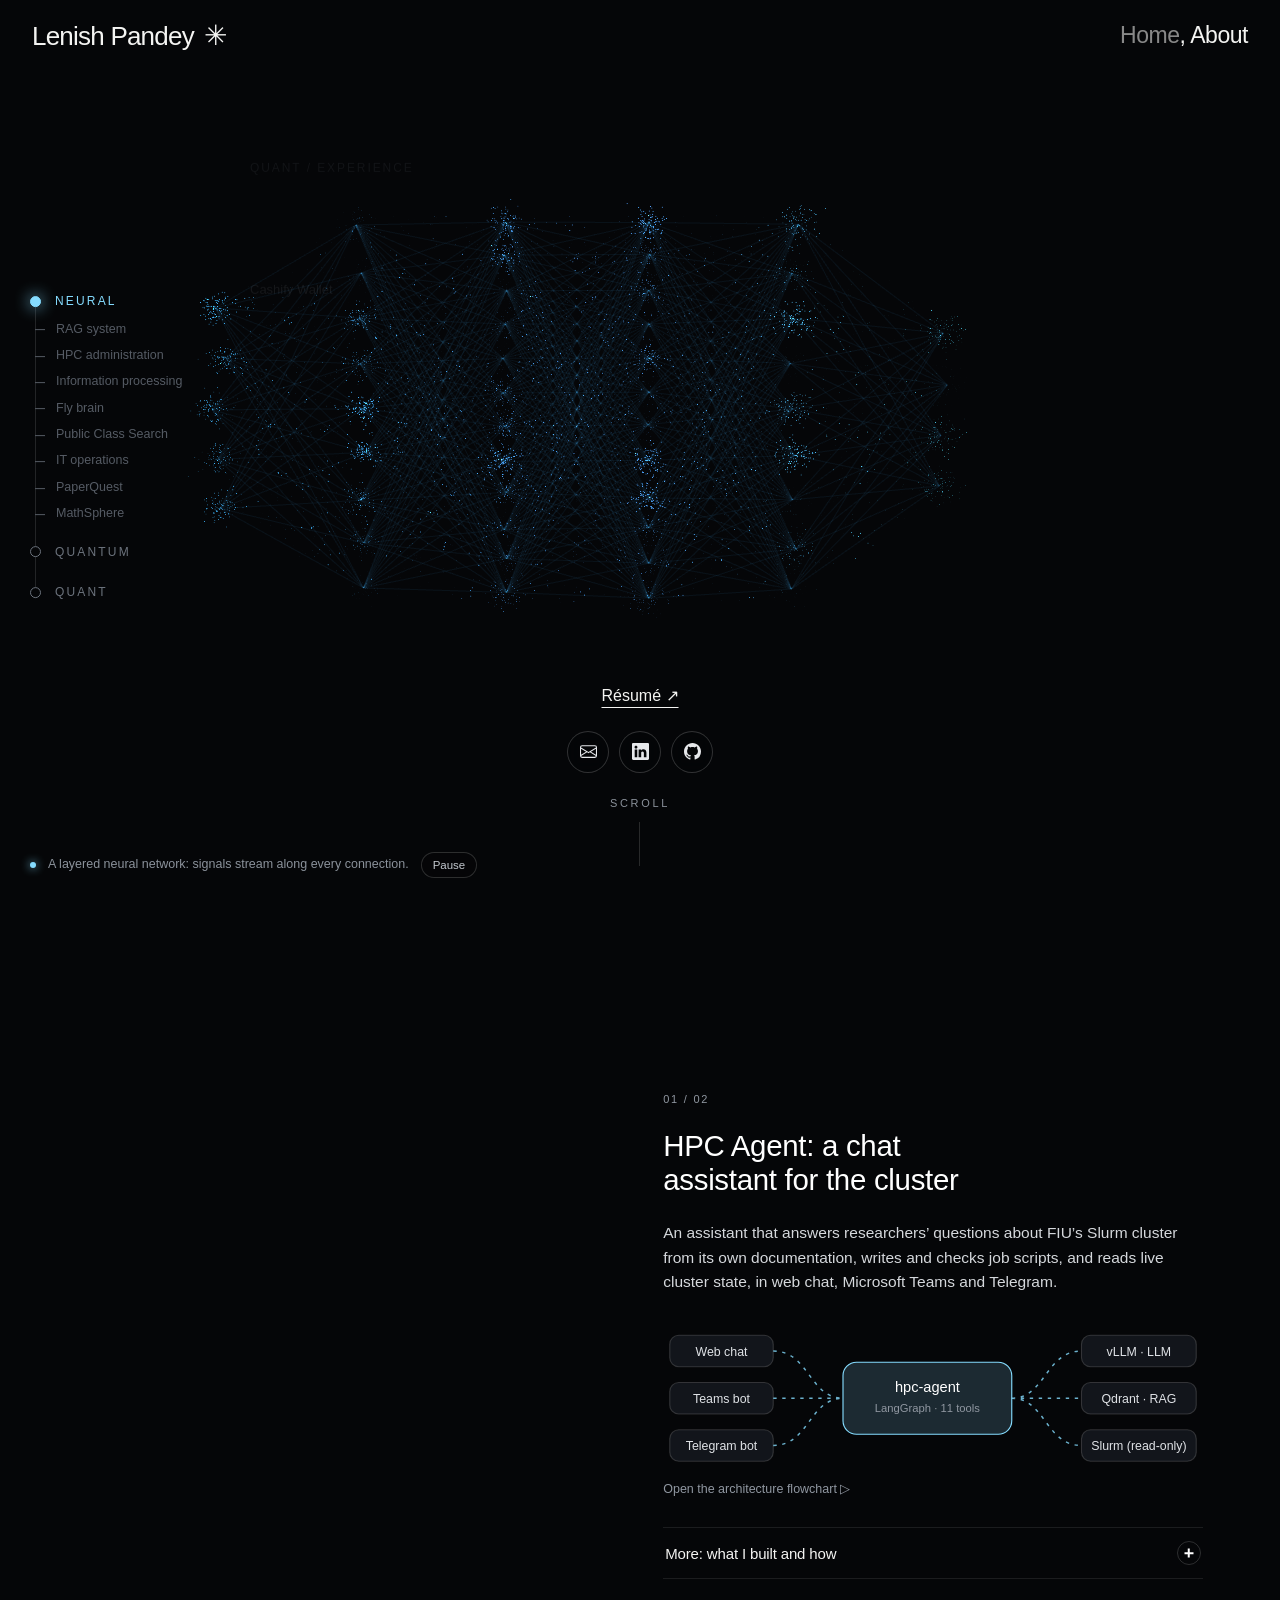
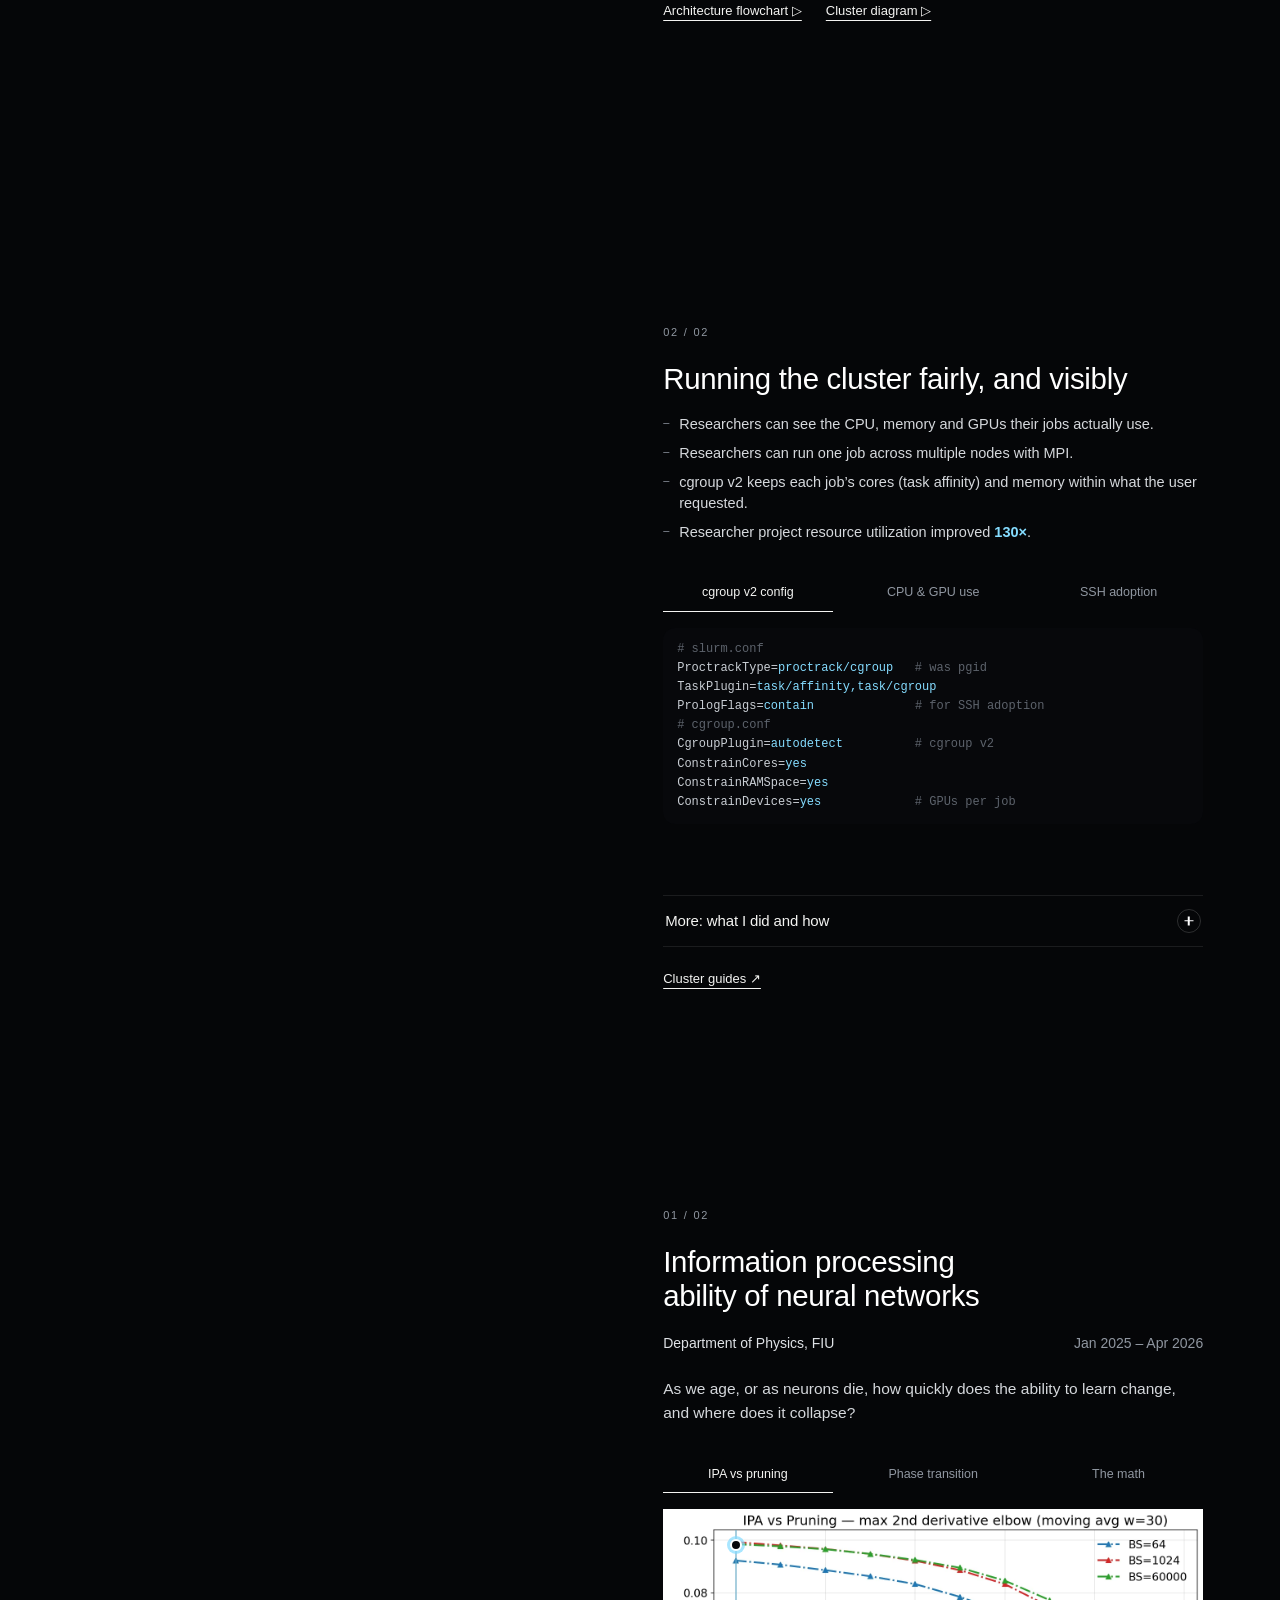
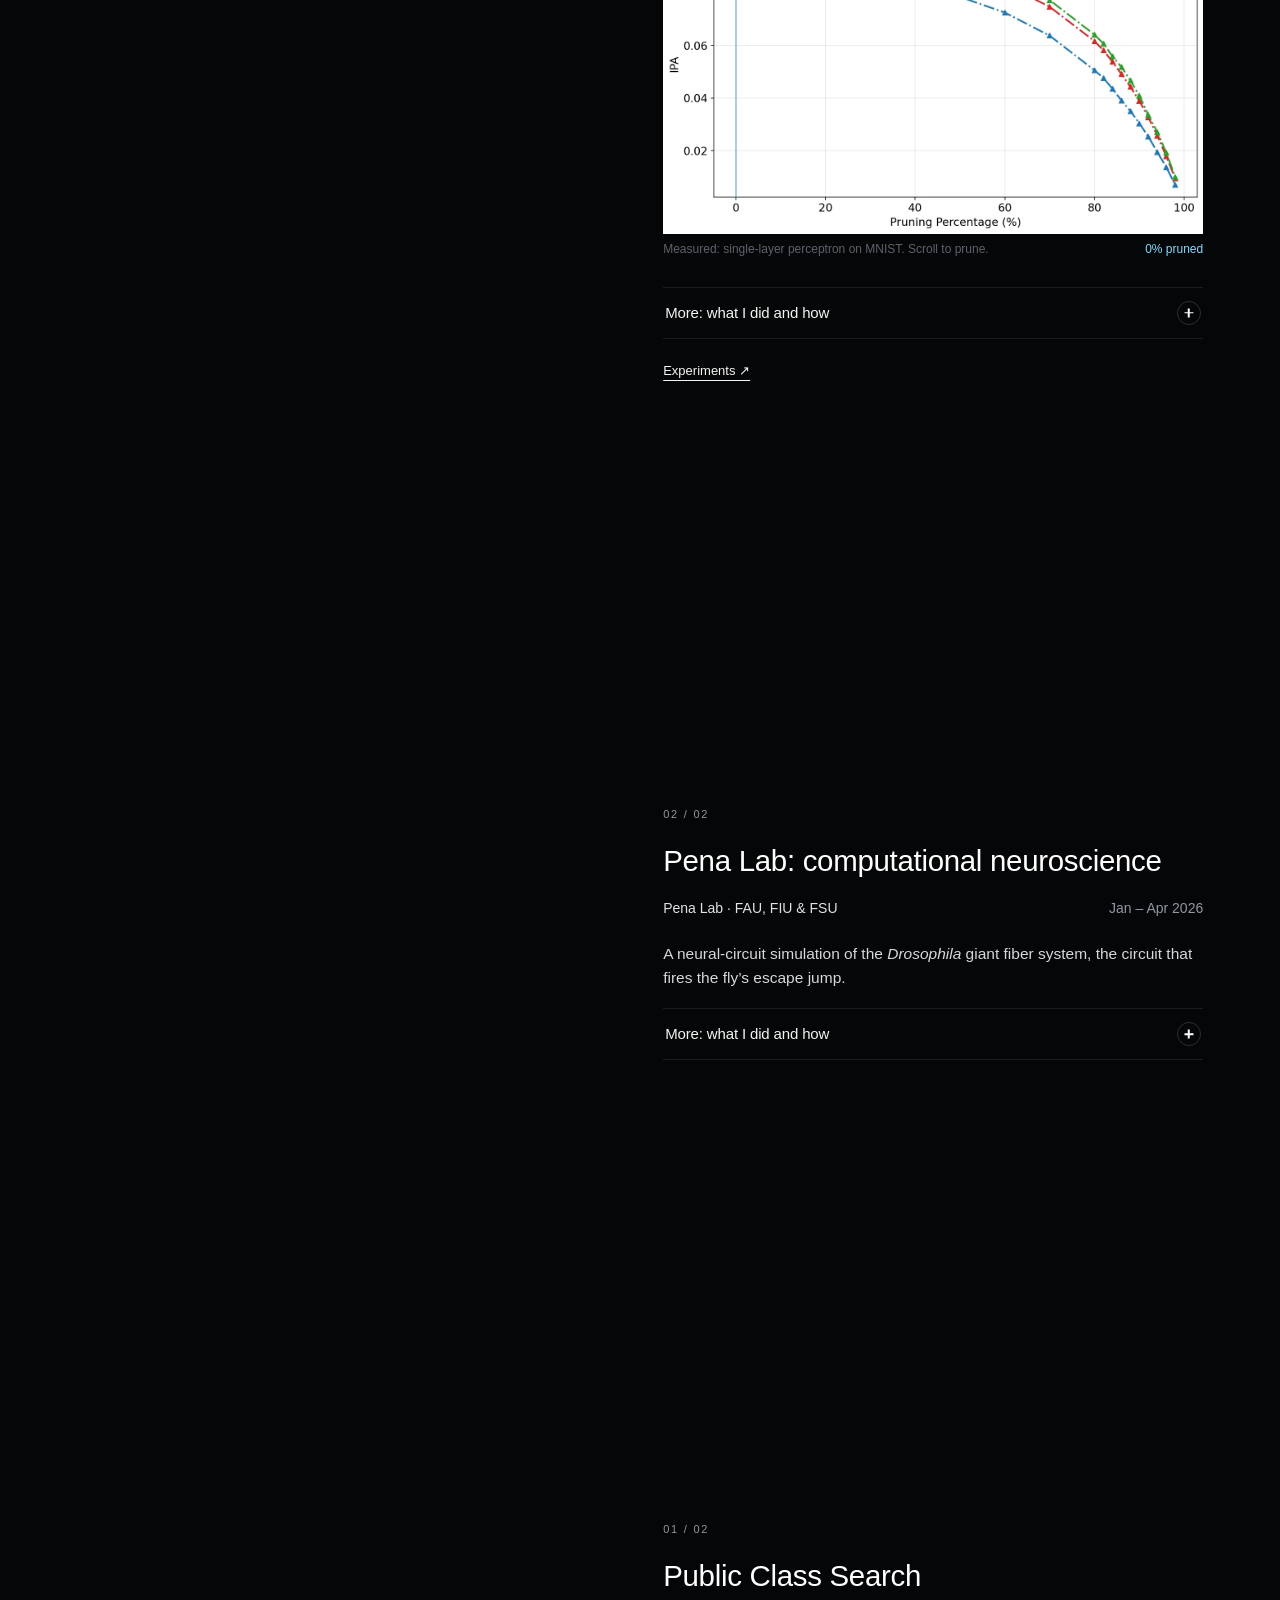
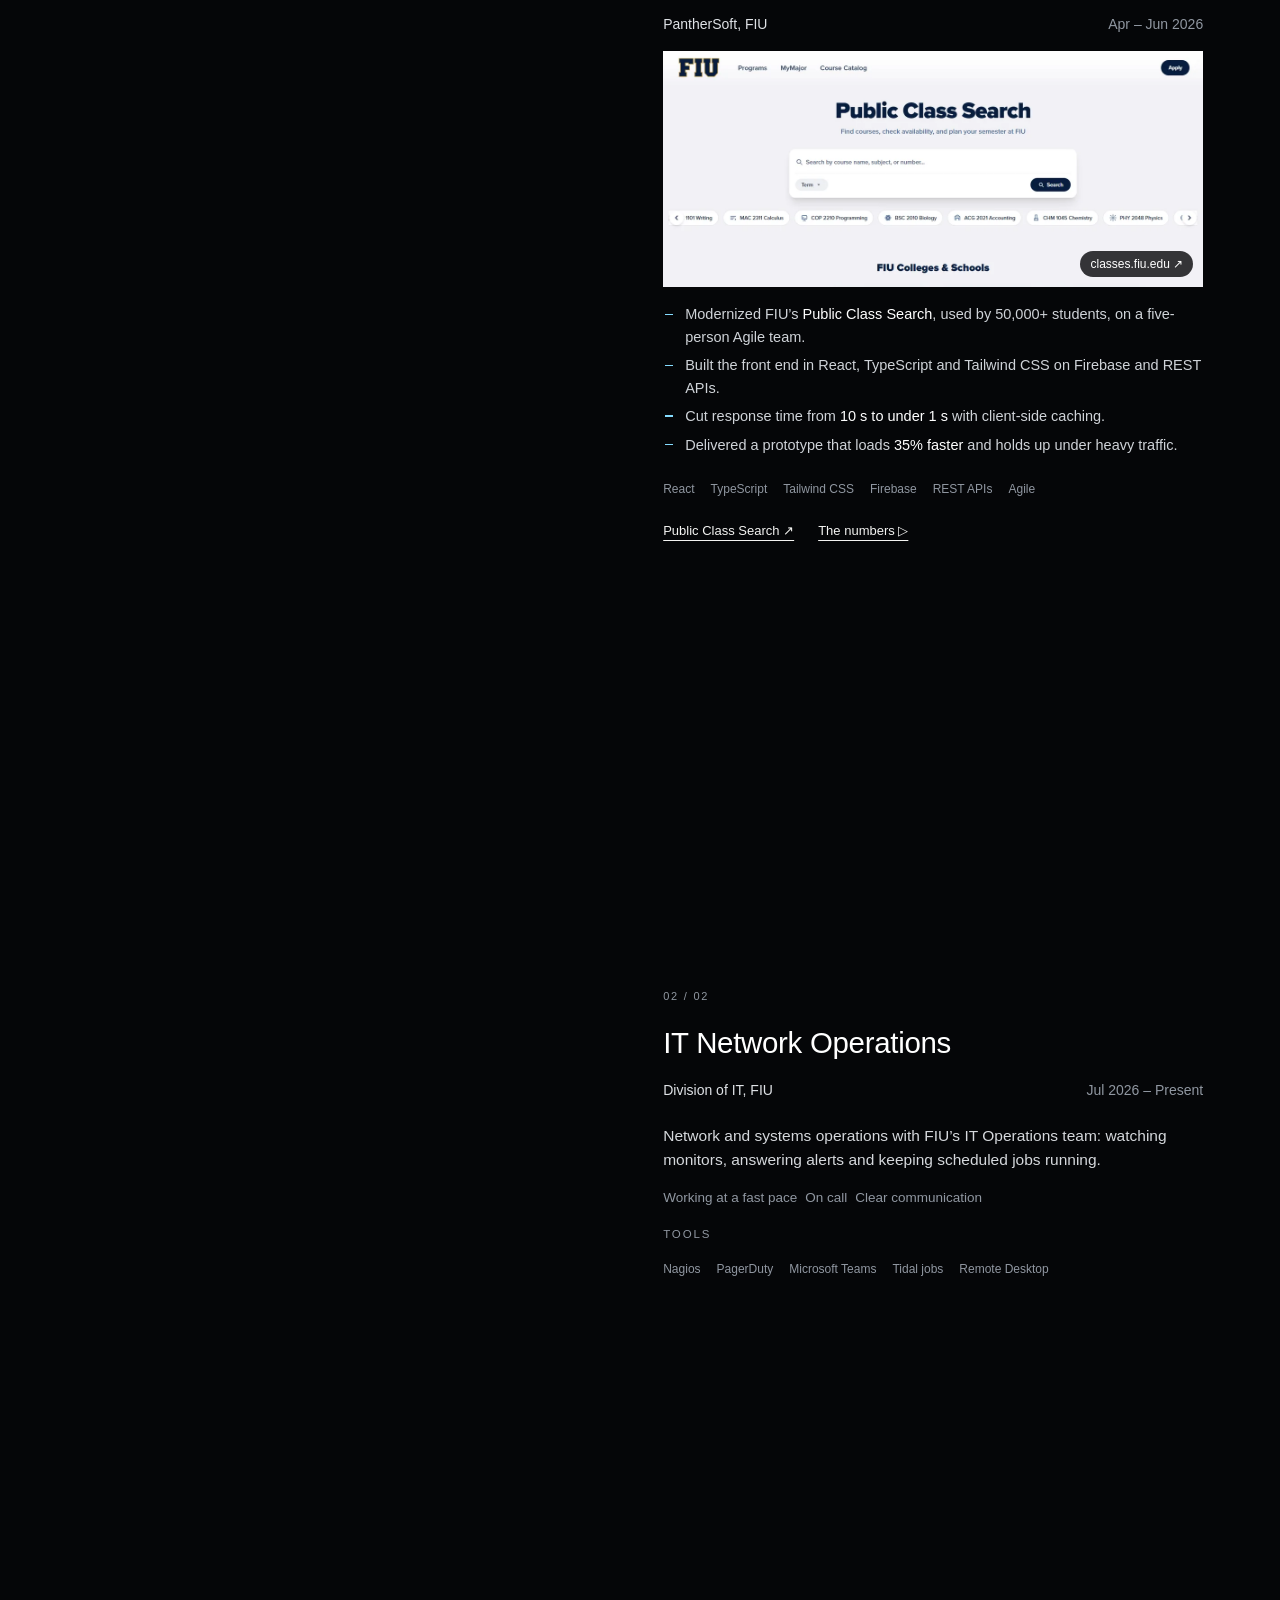
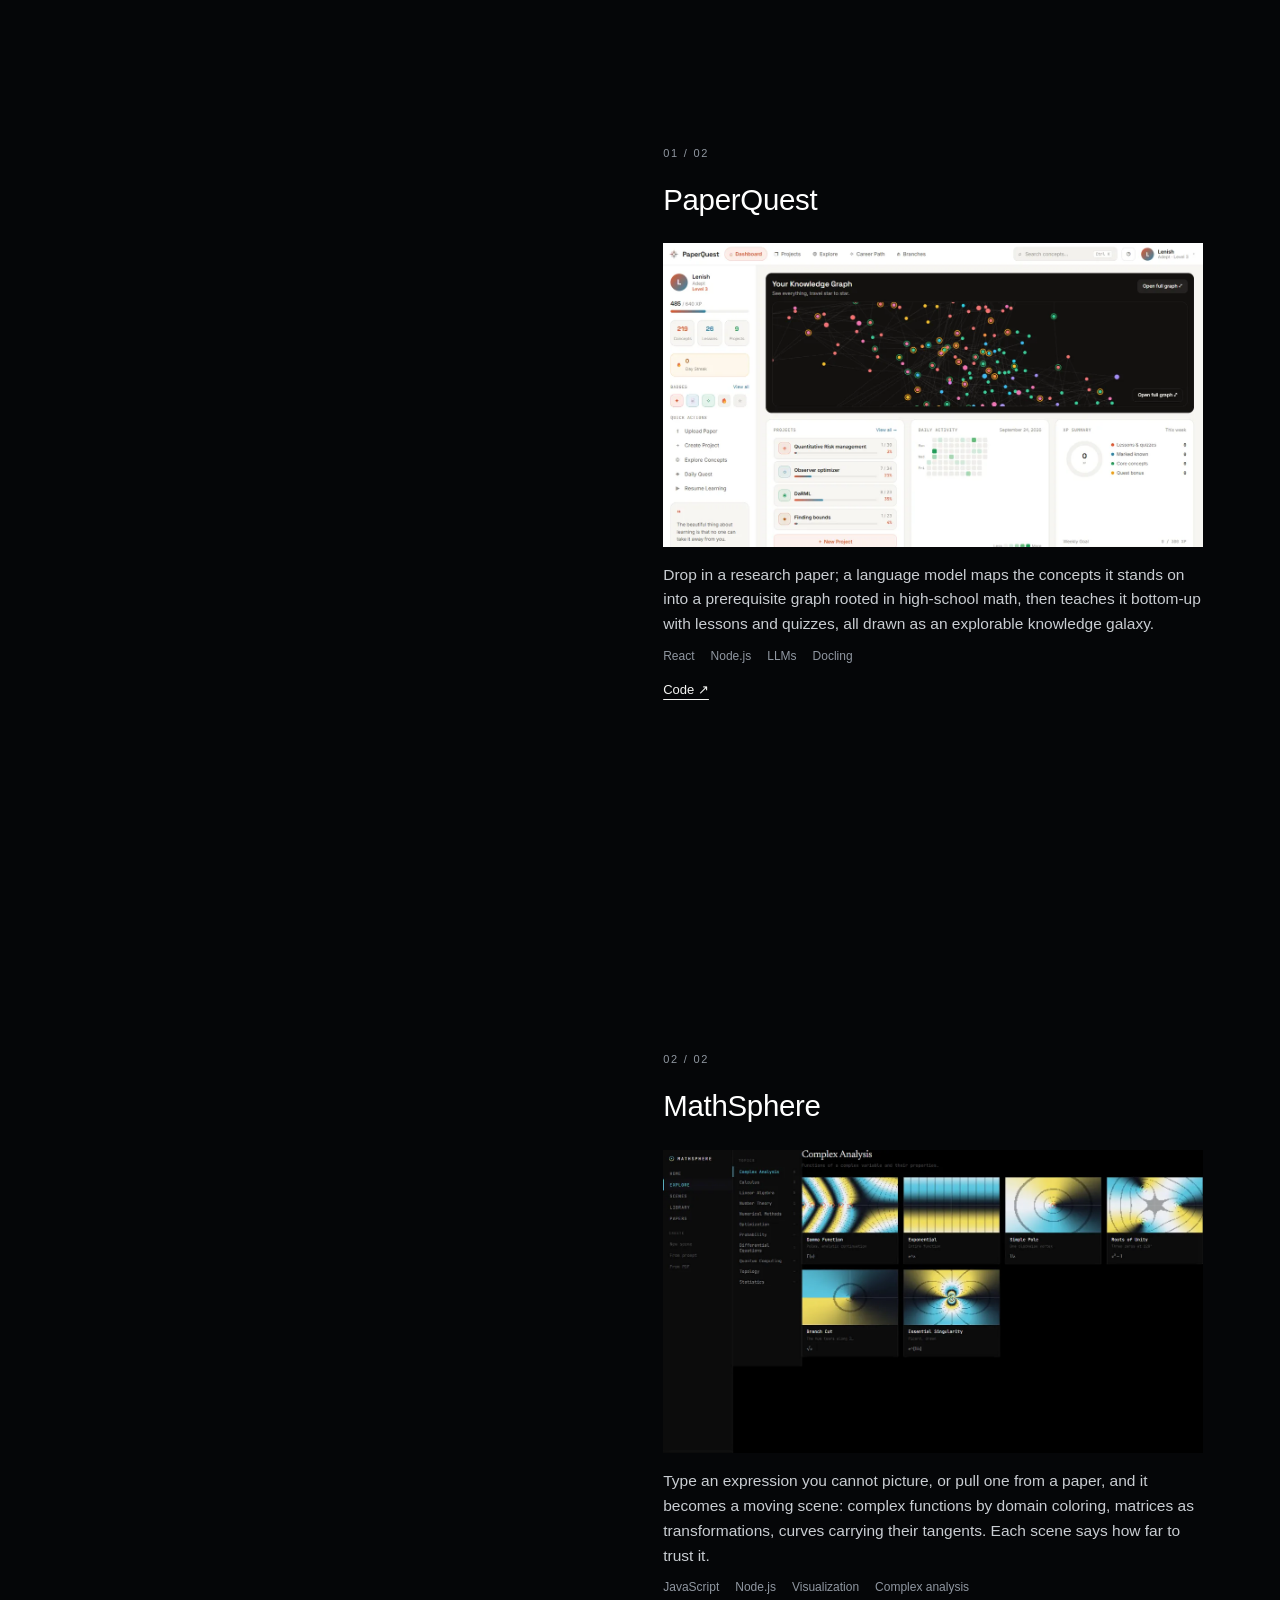
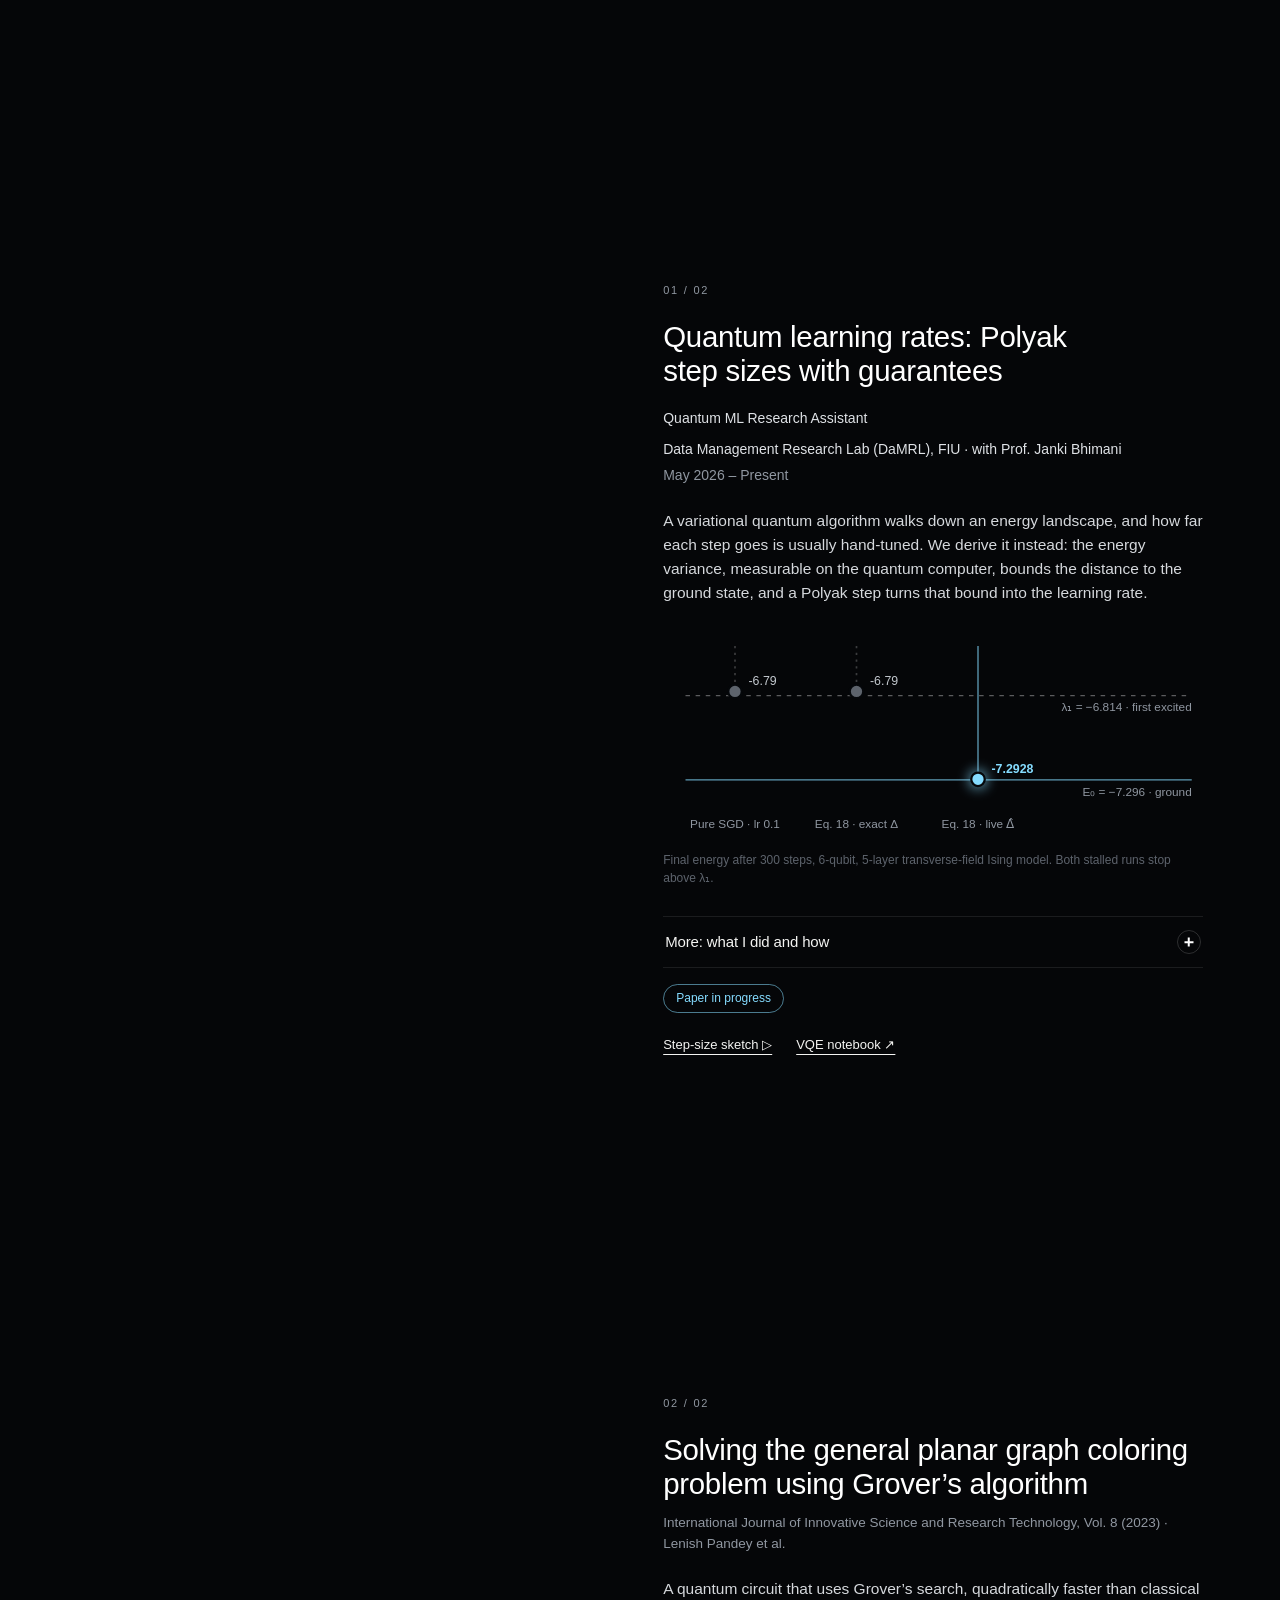
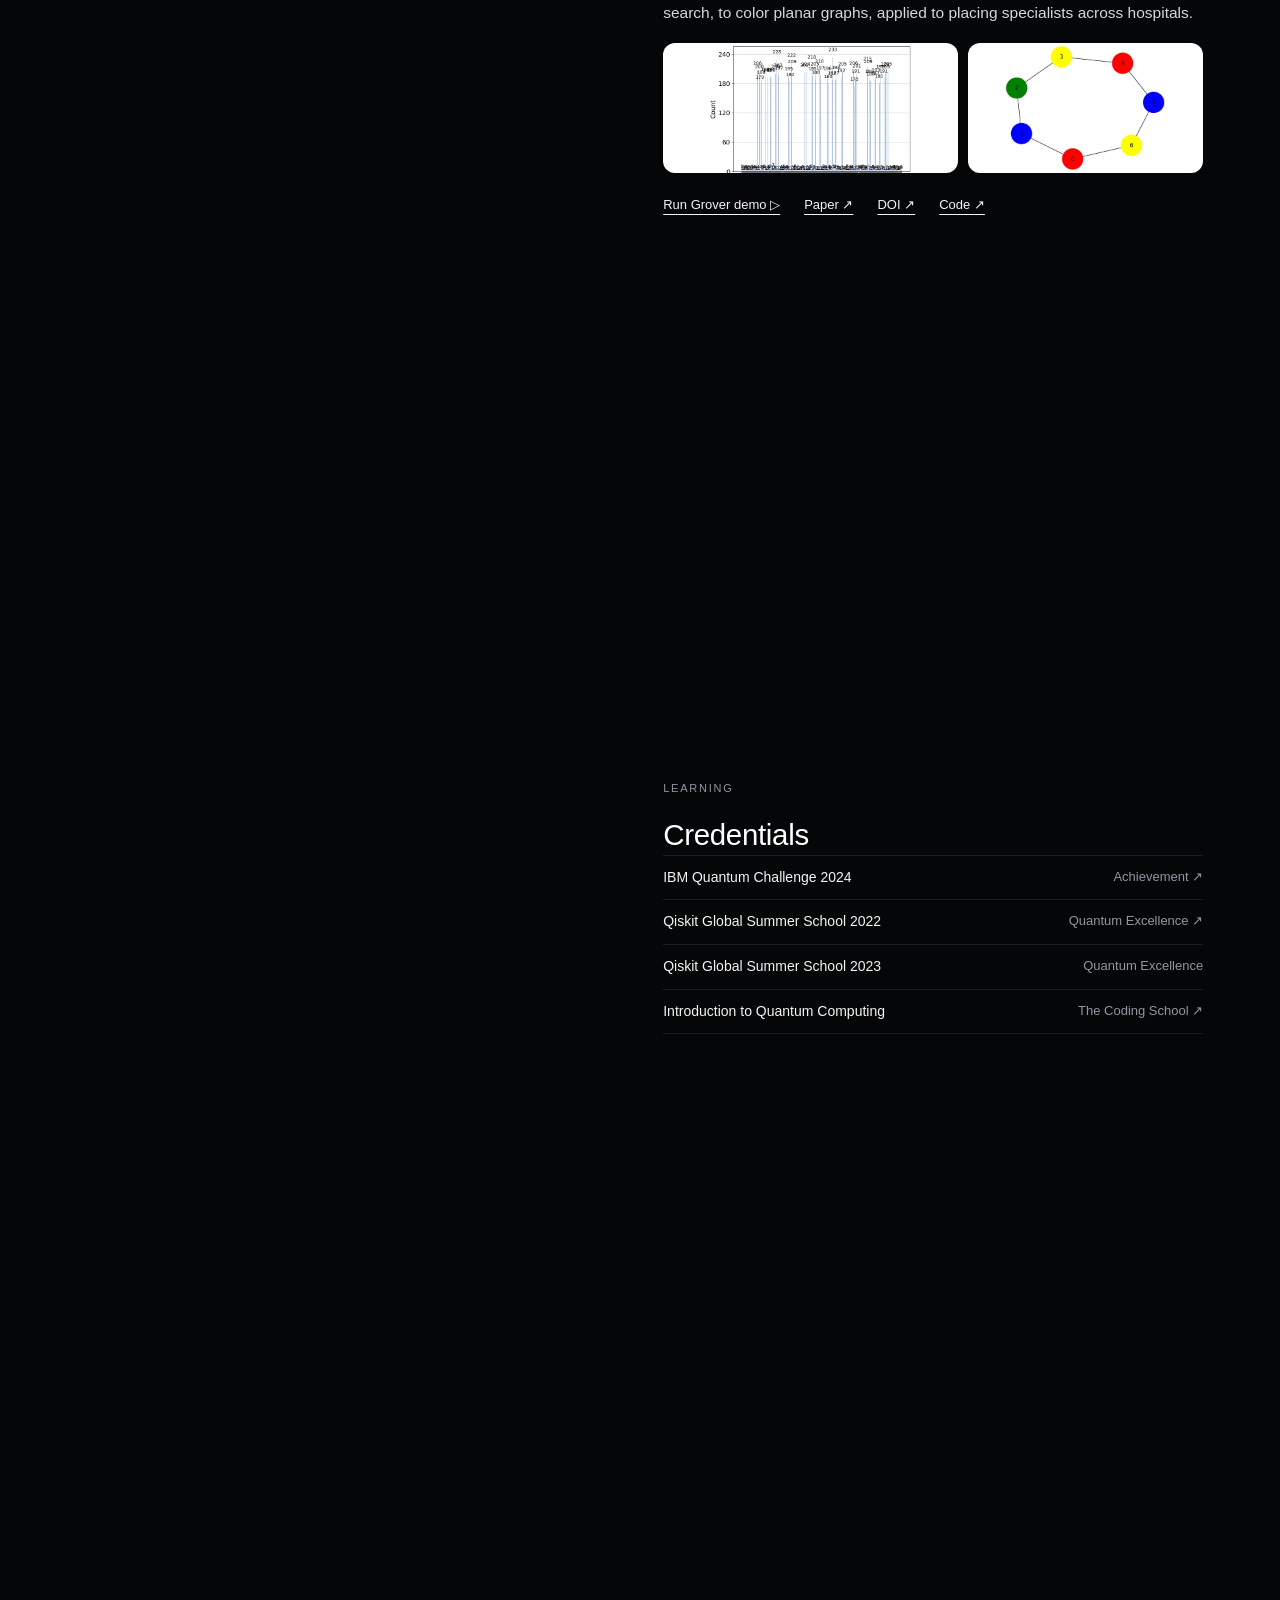
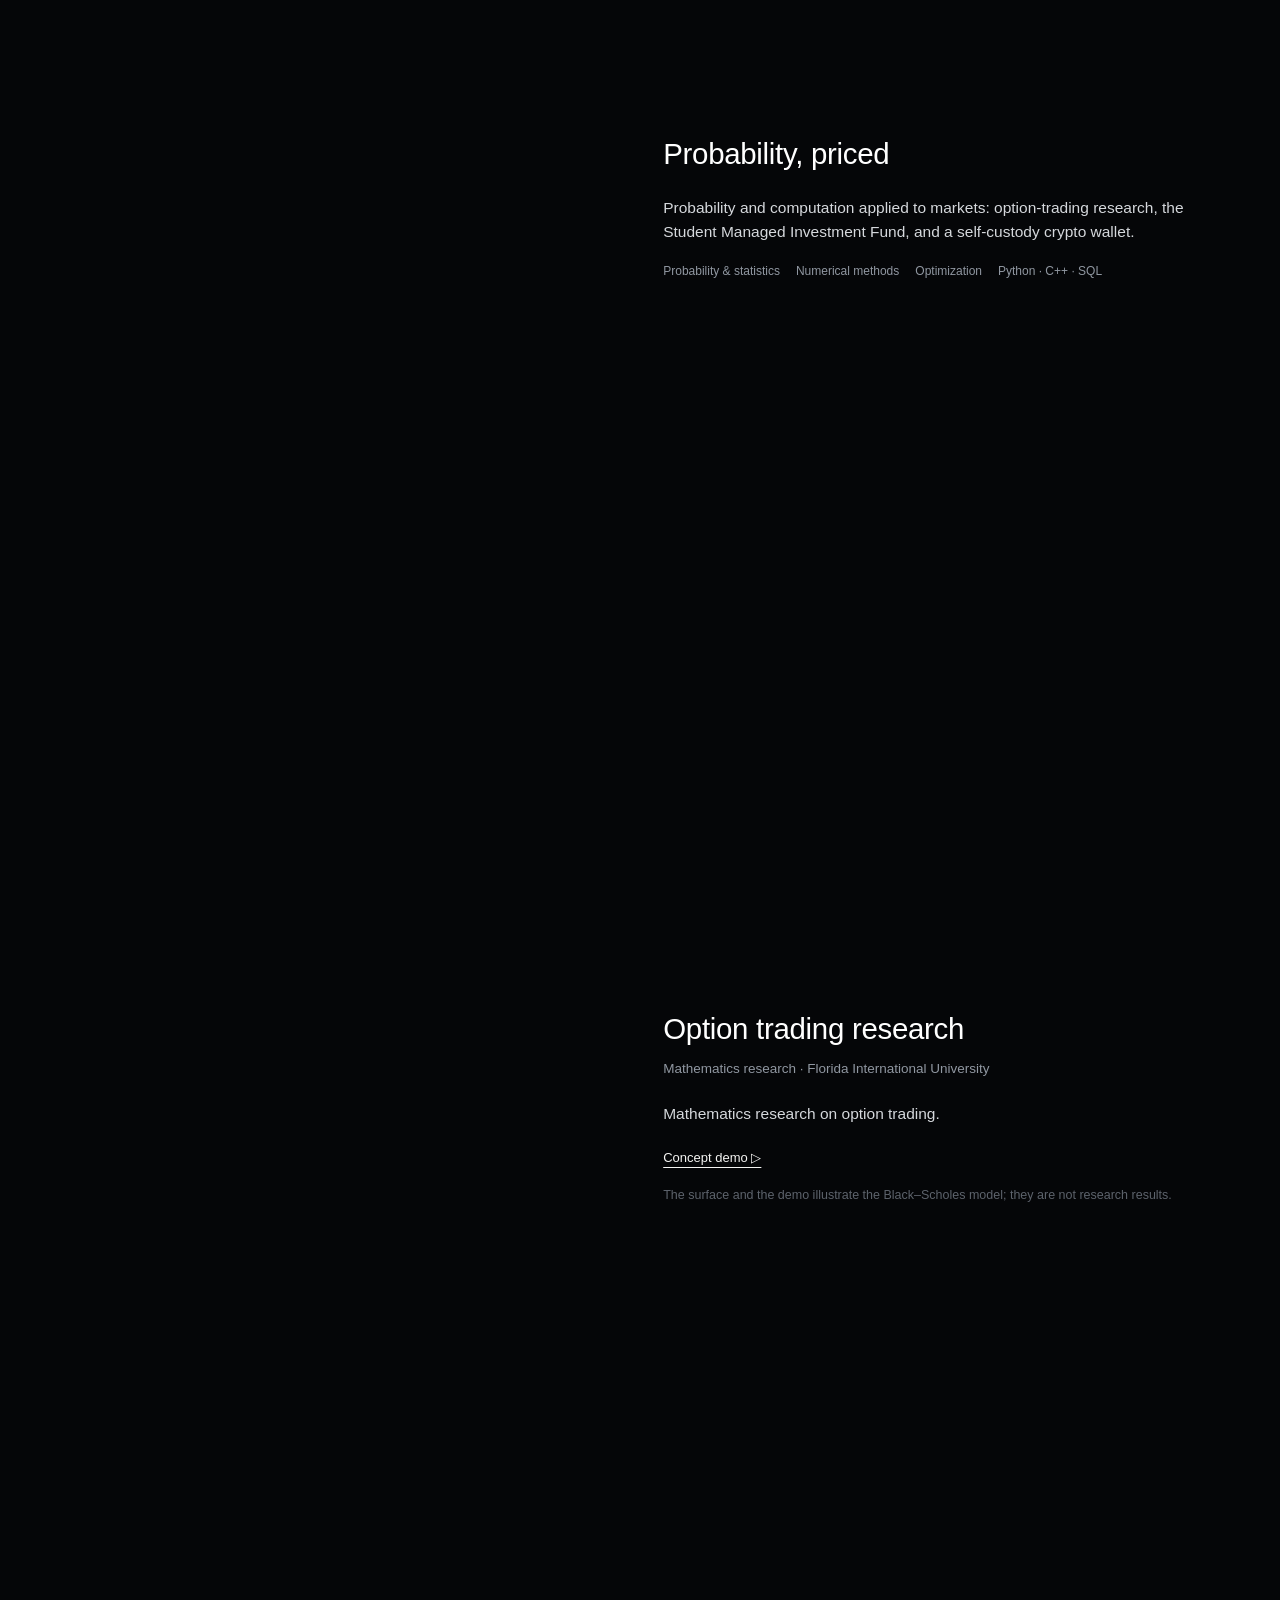
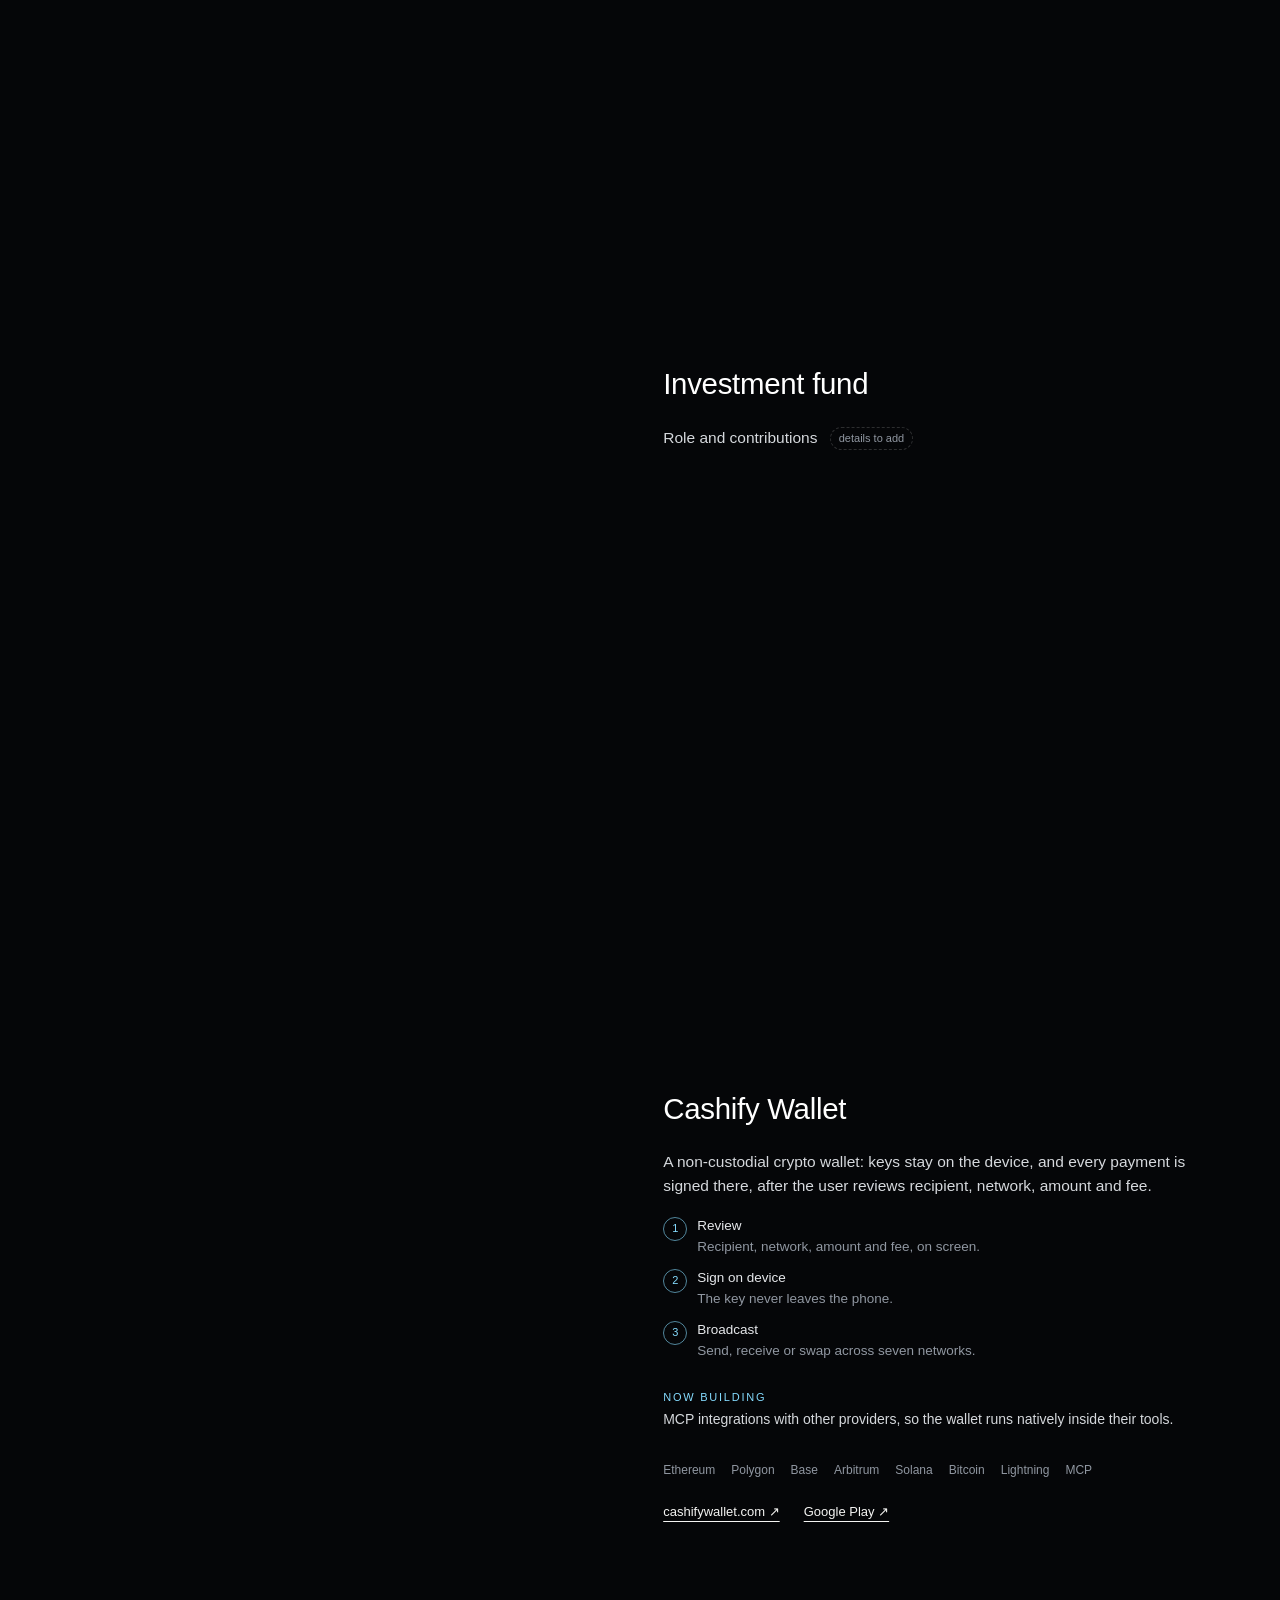
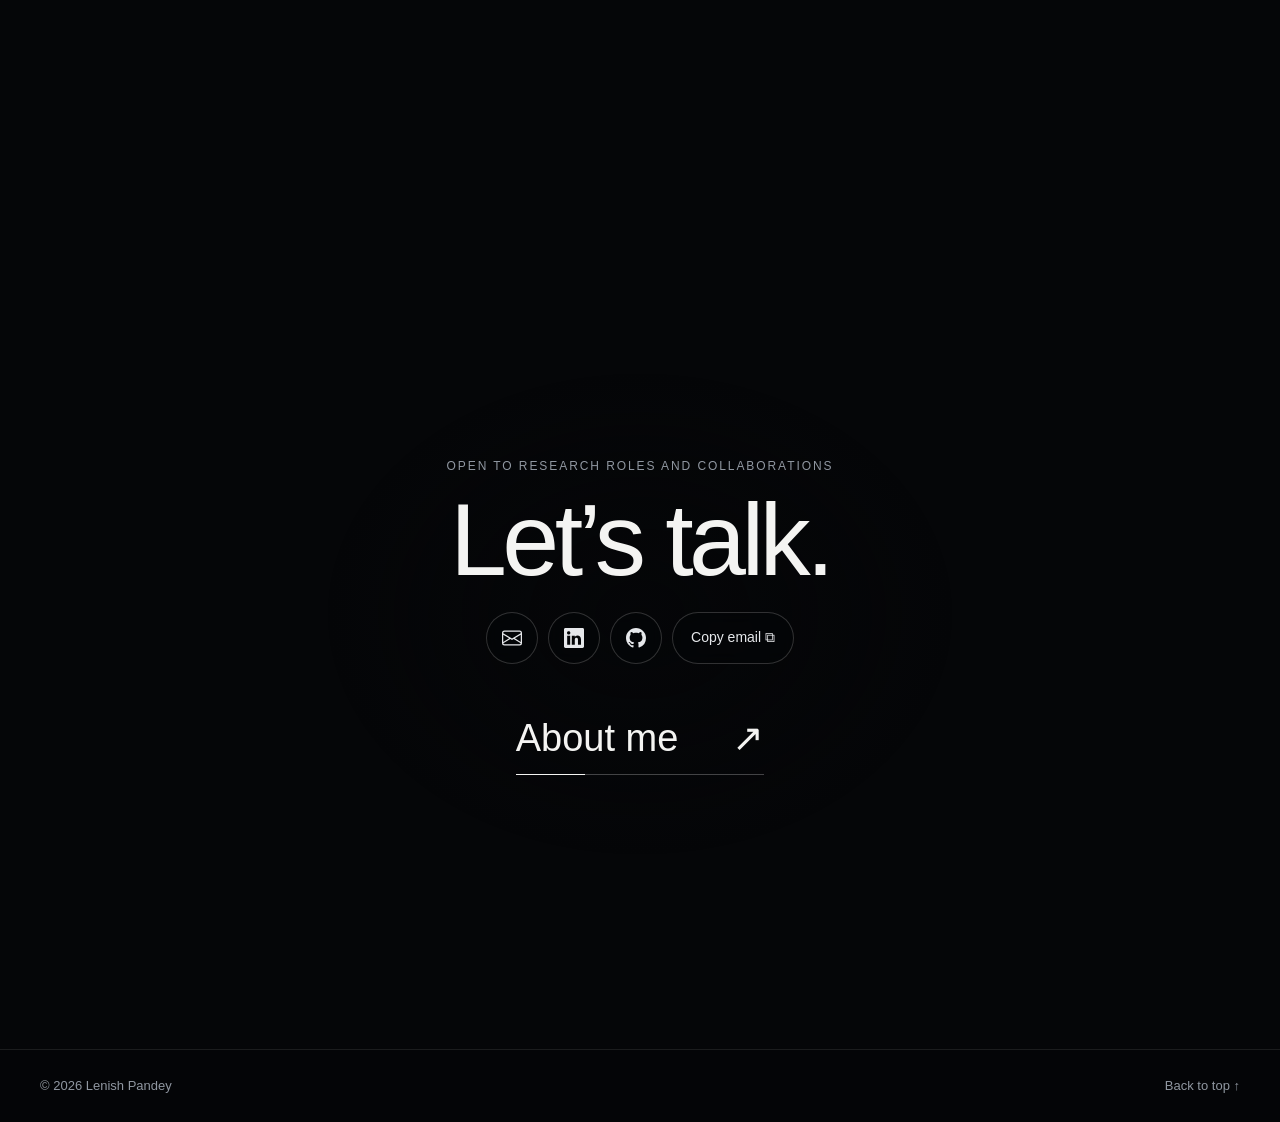
==== commit 7a8c3b5d: "Ease experience entrances, complete particle morphs, and add layout playground" ====
--- a/index.html
+++ b/index.html
@@ -5,10 +5,10 @@
   <meta name="description" content="Lenish Pandey — mathematics student at FIU working across neural networks, quantum computing, and quantitative research.">
   <title>Lenish Pandey — Neural, Quantum &amp; Quant</title>
   <link rel="icon" href="assets/favicon.svg" type="image/svg+xml">
-  <link rel="stylesheet" href="app.css?v=20260924e">
-  <link rel="stylesheet" href="story.css?v=20260924e">
-  <script src="viz.js?v=20260924e" defer></script><script src="app.js?v=20260924e" defer></script>
-  <script src="story.js?v=20260924e" type="module"></script>
+  <link rel="stylesheet" href="app.css?v=20260924f">
+  <link rel="stylesheet" href="story.css?v=20260924f">
+  <script src="viz.js?v=20260924f" defer></script><script src="app.js?v=20260924f" defer></script>
+  <script src="story.js?v=20260924f" type="module"></script>
 </head>
 <body class="story" data-field="neural">
   <svg class="sprite" aria-hidden="true">
--- a/story.css
+++ b/story.css
@@ -560,18 +560,16 @@
 .experience-sequence .proj.big { border:0; padding-top:24px; }
 .experience-sequence .proj.big p { font-size:15.5px; line-height:1.6; color:#c9cdd2; }
 .reveal-mask { display:block; overflow:hidden; overflow:clip; padding-bottom:.08em; }
-.reveal-text { display:block; }
-@media (prefers-reduced-motion:reduce) {
-  .reveal-text { transform:none !important; }
-}
+.reveal-text { display:block; transition:transform .85s cubic-bezier(.65,0,.35,1) !important; }
 
 /* The requested role motion is local to each text line, never the whole viewport. */
 .title-word-mask { display:inline-block; vertical-align:top; overflow:hidden; overflow:clip; padding-bottom:.08em; margin-bottom:-.08em; }
-.title-word { display:inline-block; transform:translateY(var(--title-offset, 0%)); }
+.title-word { display:inline-block; transform:translateY(var(--title-offset, 110%)); transition:transform .85s cubic-bezier(.65,0,.35,1) !important; }
 @media (min-width:900px) {
   .role-motion .role-heading-track { position:static; }
-  .role-motion .role-heading { position:fixed; left:250px; top:110px; margin:0; visibility:hidden; pointer-events:none; }
-  .role-motion .experience-sequence.is-current .role-heading { visibility:visible; pointer-events:auto; }
+  .role-motion .role-heading { position:fixed; left:250px; top:clamp(150px,18vh,210px); margin:0; visibility:hidden; opacity:0; transform:translateY(16px); pointer-events:none; transition:none !important; }
+  .role-motion .experience-sequence.is-leaving .role-heading { opacity:0; transform:translateY(-8px); transition:opacity .18s ease-out, transform .18s ease-out, visibility 0s .18s !important; }
+  .role-motion .experience-sequence.is-current .role-heading { visibility:visible; opacity:1; transform:none; pointer-events:auto; transition:opacity .6s ease-in-out .18s, transform .85s cubic-bezier(.65,0,.35,1) .12s, visibility 0s !important; }
 }
 @media (min-width:900px) and (max-width:1100px) {
   .role-motion .role-heading { left:225px; }
